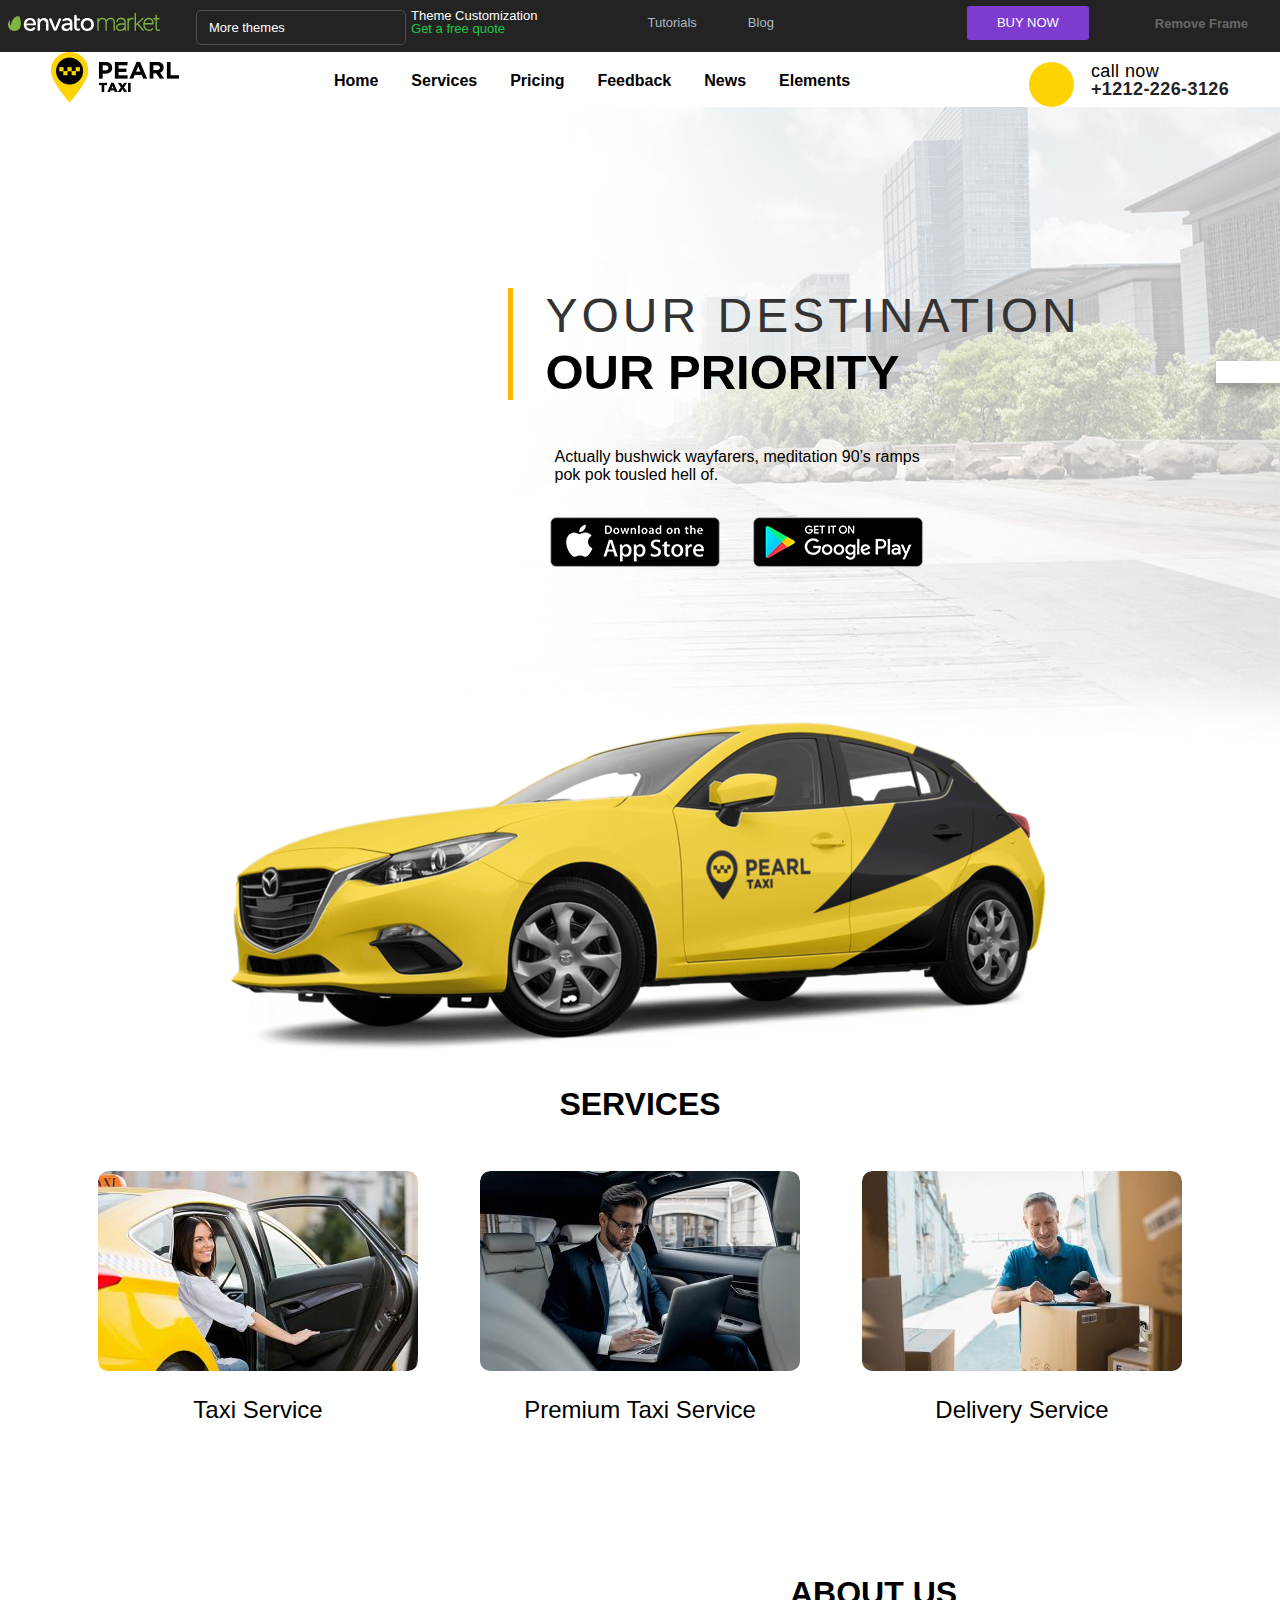
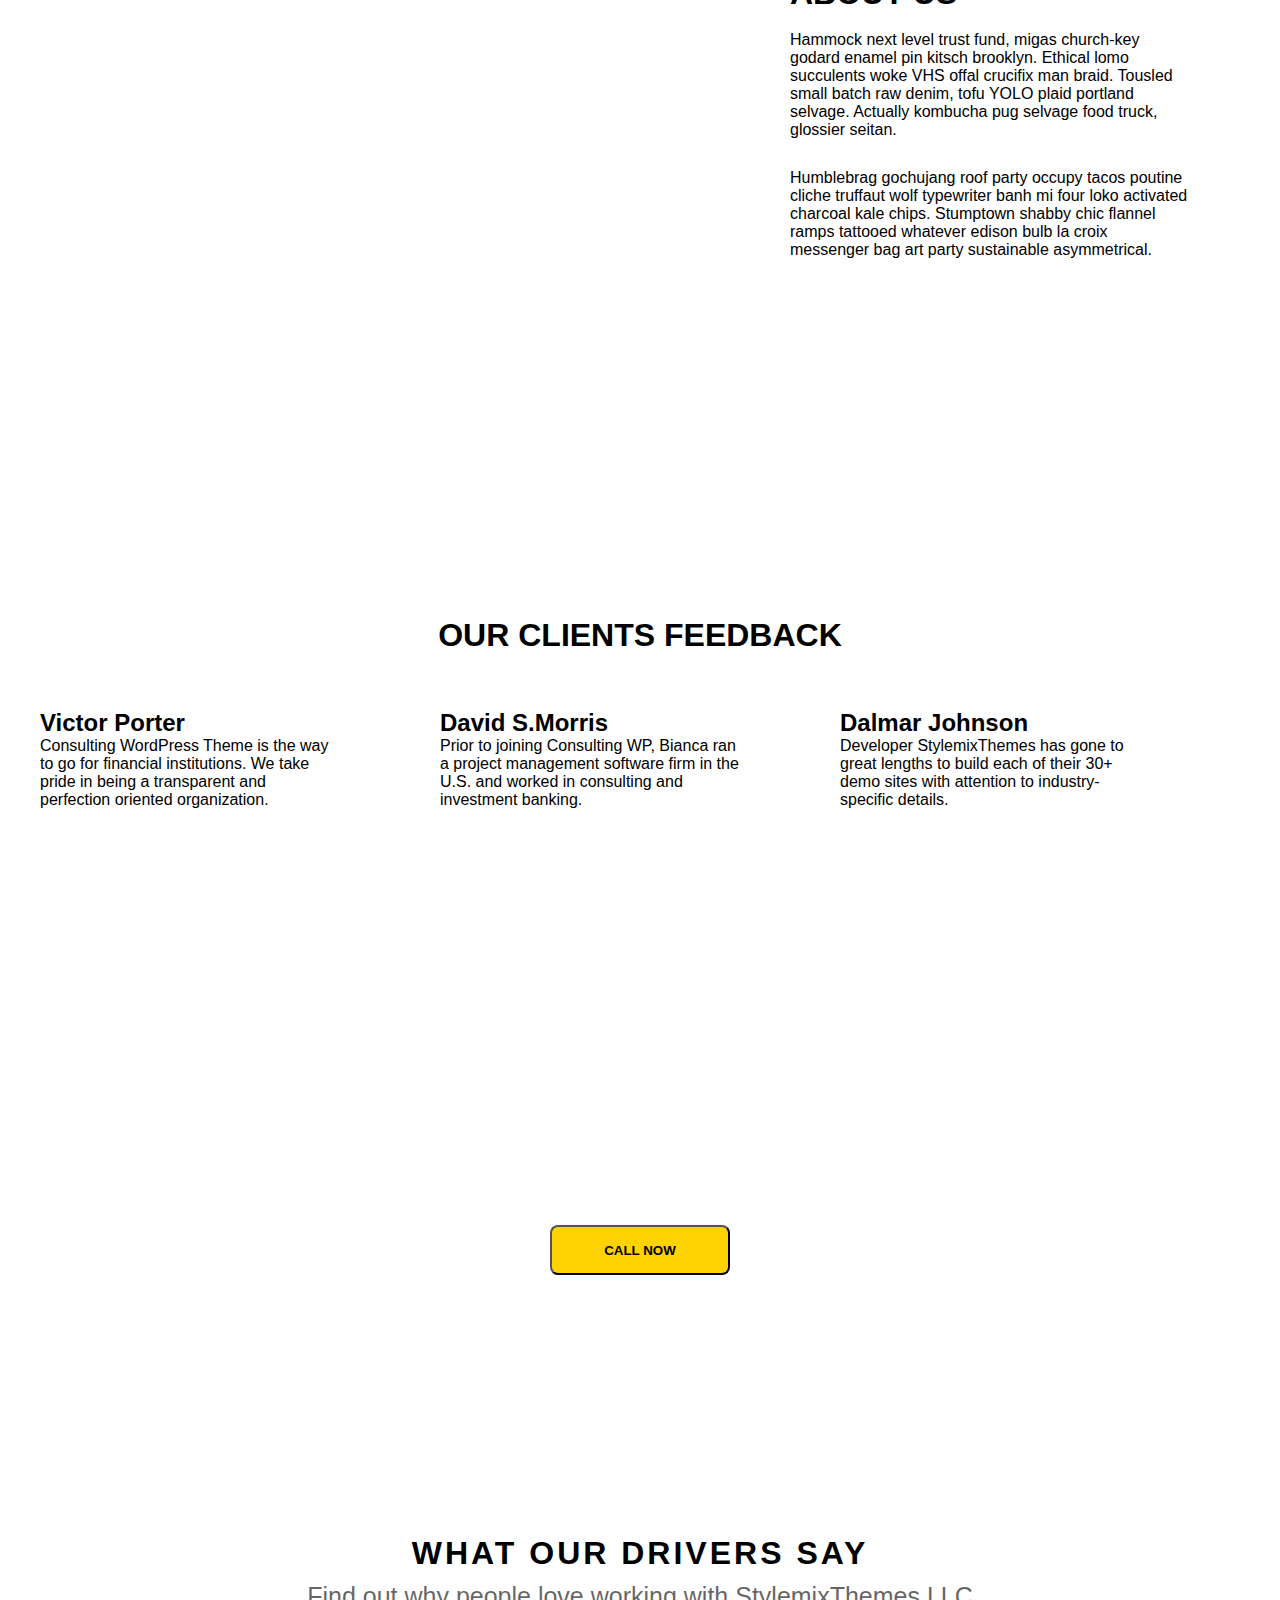
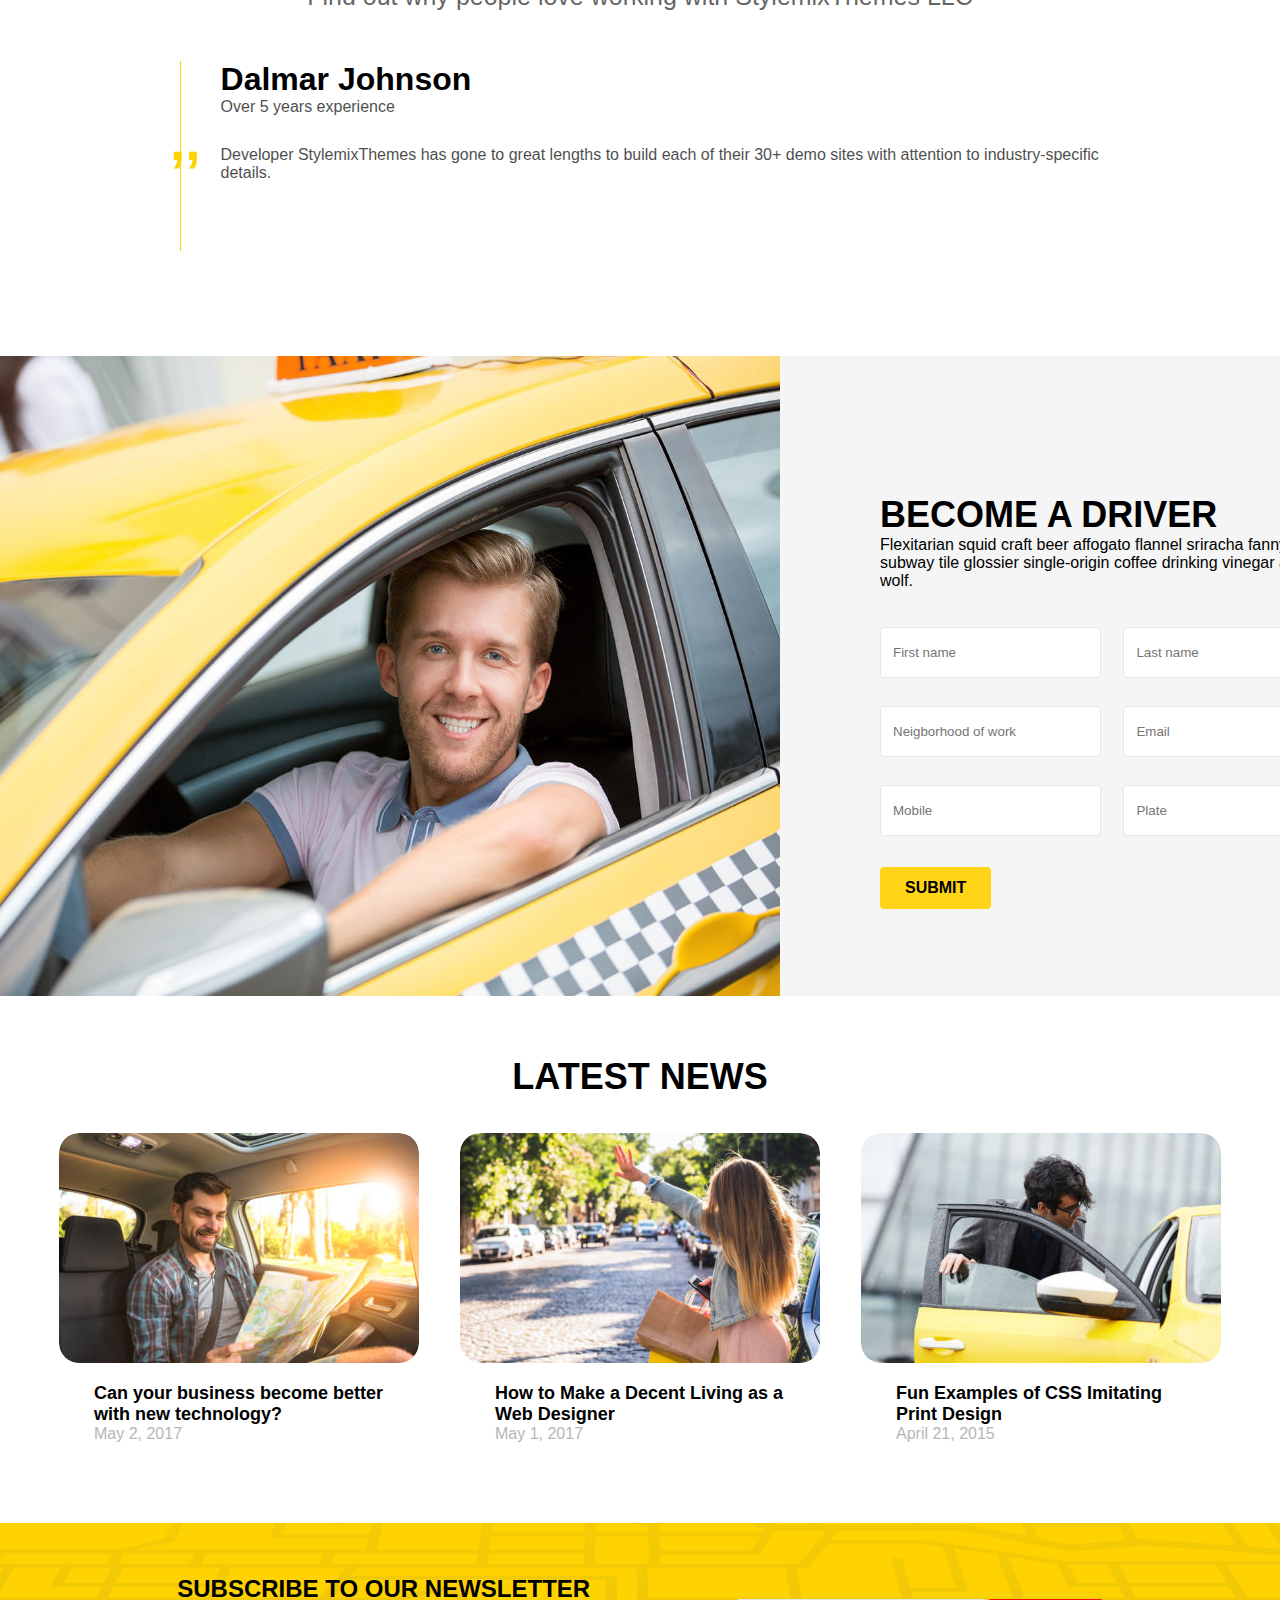
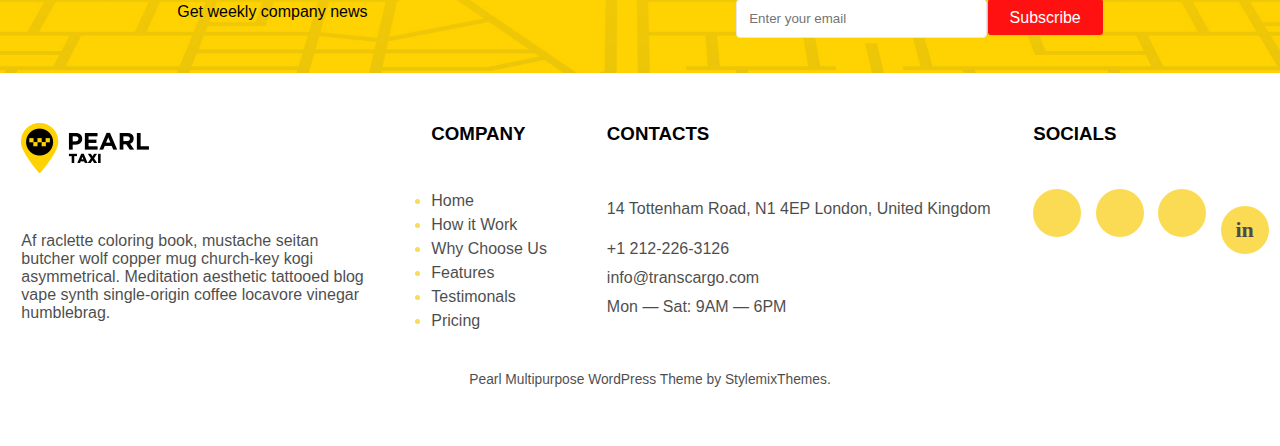
==== index.html @ 84678213 "UPDATE SECTION BECOME A DRIVER" ====
<!DOCTYPE html>
<html lang="en">
  <head>
    <meta charset="UTF-8" />
    <meta http-equiv="X-UA-Compatible" content="IE=edge" />
    <meta name="viewport" content="width=device-width, initial-scale=1.0" />
    <title>Pearl Taxi</title>

    <link rel="stylesheet" href="style.css" />
    <link
      rel="stylesheet"
      href="https://cdnjs.cloudflare.com/ajax/libs/font-awesome/6.4.0/css/all.min.css"
      integrity="sha512-iecdLmaskl7CVkqkXNQ/ZH/XLlvWZOJyj7Yy7tcenmpD1ypASozpmT/E0iPtmFIB46ZmdtAc9eNBvH0H/ZpiBw=="
      crossorigin="anonymous"
      referrerpolicy="no-referrer"
    />
    <link
      rel="stylesheet"
      href="https://cdnjs.cloudflare.com/ajax/libs/animate.css/4.1.1/animate.min.css"
    />
    <link
      rel="stylesheet"
      href="https://cdnjs.cloudflare.com/ajax/libs/font-awesome/6.4.0/css/all.min.csshttps://cdnjs.cloudflare.com/ajax/libs/font-awesome/6.4.0/css/all.min.css"
    />
    <link rel="stylesheet" href="style.css" />
    <link rel="stylesheet" href="css/fontawesome.css" />
    <link rel="stylesheet" href="css/solid.css" />
    <link
      rel="stylesheet"
      href="https://cdn.linearicons.com/free/1.0.0/icon-font.min.css"
    />
    <script
      src="https://kit.fontawesome.com/14d0158c92.js"
      crossorigin="anonymous"
    ></script>
  </head>
  <body>
   
    <!-- heaeder html code [start] -->
    <div class="header">
      <!-- Top-header html code [start] -->
      <div class="Top-header">
        <!-- envato-market html code [start] -->
        <div class="envato-market">
          <svg
            xmlns="http://www.w3.org/2000/svg"
            baseProfile="tiny"
            viewBox="0 0 304 36"
          >
            <path
              fill="#81B441"
              d="M22.038 6.715c-.865-.48-3.344-.183-6.322.738-5.212 3.562-9.61 8.811-9.917 17.238-.056.202-.57-.027-.672-.09-1.407-2.697-1.965-5.538-.79-9.635.219-.365-.497-.814-.626-.685-.258.258-1.333 1.404-2.047 2.642-3.54 6.141-1.225 14.009 4.968 17.453 6.192 3.449 14.011 1.224 17.459-4.97 3.989-7.148.285-21.385-2.053-22.691z"
            />
            <g fill="#fff">
              <path
                d="M44.202 10.145c-7.342 0-12.671 5.458-12.671 12.978 0 7.582 5.315 12.877 12.927 12.877 3.845 0 6.888-1.202 9.309-3.677.723-.781.801-1.533.801-1.821 0-1.226-.912-2.117-2.168-2.117-.633 0-1.163.239-1.77.801-1.371 1.277-3.176 2.582-6.172 2.582-4.166 0-7.554-3.128-7.768-7.145h16.581c1.803 0 2.679-.843 2.679-2.576 0-.51 0-.879-.103-1.605-.893-6.447-5.246-10.297-11.645-10.297zm0 4.026c3.981 0 6.536 2.537 6.693 6.632h-14.2c.373-3.789 3.577-6.632 7.507-6.632zM71.785 10.145c-3.335 0-6.637 1.918-7.927 4.581v-1.646c0-2.55-1.976-2.679-2.372-2.679-1.171 0-2.423.704-2.423 2.679v19.881c0 2.648 2.104 2.782 2.525 2.782.421 0 2.526-.134 2.526-2.782v-10.657c0-4.637 2.628-7.876 6.39-7.876 3.644 0 5.416 2.391 5.416 7.312v11.222c0 2.648 2.105 2.782 2.526 2.782.421 0 2.525-.134 2.525-2.782v-12.81c0-4.838-2.414-10.007-9.186-10.007zM103.825 10.402c-1.167 0-2.014.681-2.518 2.02l-6.911 17.378-6.858-17.378c-.537-1.36-1.377-2.02-2.569-2.02-1.393 0-2.526 1.087-2.526 2.423 0 .331.038.759.317 1.429l7.942 18.753c.946 2.262 2.503 2.737 3.643 2.737 1.139 0 2.696-.475 3.645-2.736l7.994-18.857c.273-.662.315-1.147.315-1.377 0-1.352-1.065-2.372-2.474-2.372zM118.513 10.145c-3.231 0-6.24.9-8.472 2.532-.757.522-1.125 1.174-1.125 1.993 0 1.128.861 2.012 1.963 2.012.476 0 1.01-.19 1.499-.532 1.919-1.279 3.722-1.876 5.673-1.876 3.735 0 5.879 1.899 5.879 5.212v.549c-8.384.009-16.91 1.022-16.91 8.315 0 5.249 4.486 7.599 8.932 7.599 3.54 0 6.368-1.403 8.182-4.059v1.277c0 1.902 1.277 2.576 2.373 2.576.231 0 2.269-.072 2.269-2.576v-13.373c-.002-6.042-3.839-9.649-10.263-9.649zm4.354 13.609h1.063v1.164c0 4.256-2.71 7.006-6.903 7.006-1.138 0-4.852-.265-4.852-3.676-.001-4.029 6.101-4.494 10.692-4.494zM141.928 14.991c2.21 0 2.322-1.72 2.322-2.064 0-1.023-.61-2.116-2.322-2.116h-4.545v-4.596c0-2.053-1.332-2.782-2.474-2.782-.421 0-2.525.134-2.525 2.782v21.829c0 5.037 2.485 7.7 7.187 7.7 1.217 0 2.402-.215 3.178-.576.889-.444 1.398-1.173 1.398-2 0-1.167-.847-2.014-2.014-2.014-.225 0-.546.056-.9.158-.433.108-.726.15-1.046.15-1.913 0-2.804-1.249-2.804-3.931v-12.54h4.545zM158.631 10.145c-7.64 0-13.183 5.415-13.183 12.875 0 3.632 1.343 6.942 3.78 9.321 2.419 2.359 5.758 3.659 9.402 3.659 7.544 0 13.234-5.58 13.234-12.979.001-7.461-5.566-12.876-13.233-12.876zm0 21.573c-5.239 0-7.979-4.375-7.979-8.697 0-5.939 4.136-8.644 7.979-8.644s7.979 2.705 7.979 8.644c0 5.975-4.136 8.697-7.979 8.697z"
              />
            </g>
            <g fill="#81B441">
              <path
                d="M211.554 11.937c-.739-.805-1.655-1.403-2.725-1.777-1.951-.68-4.619-.735-6.739-.061-.994.316-1.909.754-2.722 1.302-.815.552-1.53 1.207-2.126 1.947-.187.231-.363.47-.527.715-.52-1.284-1.285-2.283-2.288-2.978-1.401-.972-3.205-1.465-5.363-1.465-1.102 0-2.146.176-3.105.522-.947.342-1.823.815-2.604 1.404-.767.579-1.448 1.273-2.023 2.061v-2.787c0-.418-.339-.757-.757-.757h-1.219c-.418 0-.757.339-.757.757v23.98c0 .418.339.757.757.757h1.219c.418 0 .757-.339.757-.757v-15.087c.14-.709.395-1.502.759-2.359.368-.865.874-1.691 1.504-2.451.617-.744 1.387-1.373 2.288-1.871.872-.481 1.92-.725 3.114-.725.873 0 1.69.102 2.426.305.689.19 1.266.511 1.763.982.493.469.886 1.122 1.169 1.94.296.854.446 1.967.446 3.309v15.957c0 .418.339.757.757.757h1.197c.418 0 .757-.339.757-.757l-.002-15.906c.025-.361.117-.778.272-1.238.16-.473.387-.957.675-1.44.292-.49.654-.975 1.077-1.445.41-.457.902-.872 1.464-1.233.559-.36 1.203-.655 1.911-.879.705-.221 1.502-.339 2.368-.353l.155-.001c.806 0 1.562.101 2.247.303.688.202 1.264.541 1.761 1.04.496.495.892 1.196 1.178 2.08.299.925.451 2.121.451 3.557v15.515c0 .418.339.757.757.757h1.197c.418 0 .757-.339.757-.757v-15.515c0-1.664-.187-3.111-.555-4.302-.377-1.224-.94-2.249-1.671-3.046zM235.82 33.56c-.07-.337-.129-.697-.178-1.083-.05-.392-.089-.804-.117-1.239-.029-.434-.043-.857-.043-1.27v-12.012c0-1.355-.234-2.573-.697-3.62-.467-1.055-1.129-1.945-1.969-2.646-.828-.689-1.823-1.215-2.957-1.561-2.266-.689-5.181-.69-7.45.098-1.161.401-2.186.958-3.045 1.656-.869.708-1.554 1.542-2.035 2.481-.489.953-.737 1.968-.737 3.015 0 .407.322.741.729.756l1.197.044c.202.016.404-.069.553-.211.148-.142.232-.339.232-.545 0-.705.161-1.344.494-1.953.339-.62.814-1.166 1.413-1.623.615-.47 1.354-.843 2.197-1.111.852-.27 1.797-.407 2.807-.407 2.149 0 3.805.496 4.92 1.474 1.101.967 1.637 2.31 1.637 4.108v2.745h-4.984c-1.783 0-3.413.191-4.847.568-1.45.383-2.701.925-3.721 1.612-1.049.708-1.863 1.575-2.421 2.575-.564 1.011-.85 2.127-.85 3.316 0 1.061.197 2.05.584 2.939.389.895.953 1.676 1.674 2.323.716.642 1.585 1.143 2.583 1.491.986.344 2.095.519 3.297.519 1.255 0 2.417-.139 3.451-.414 1.031-.272 1.979-.651 2.817-1.125.839-.475 1.585-1.033 2.22-1.66l.275-.281.024.315c.071.837.195 1.568.371 2.175.093.324.39.547.727.547h1.374c.418 0 .757-.339.757-.757v-.199c0-.104-.022-.208-.064-.303-.081-.187-.155-.435-.218-.737zm-11.734-.248c-.825 0-1.58-.122-2.247-.365-.66-.239-1.235-.571-1.708-.987-.466-.409-.833-.891-1.091-1.43-.253-.531-.38-1.107-.38-1.714 0-.768.189-1.455.578-2.102.396-.658.978-1.234 1.731-1.715.783-.499 1.758-.895 2.9-1.177 1.163-.287 2.503-.433 3.985-.433h4.917v4.774c-.357.761-.799 1.452-1.315 2.058-.546.641-1.189 1.198-1.913 1.658-.722.459-1.547.816-2.452 1.061-.913.246-1.924.372-3.005.372zM250.599 9.913c-.244-.094-.527-.166-.863-.218-.319-.051-.687-.076-1.093-.076-2.123 0-3.924.544-5.352 1.615-.644.482-1.216 1.046-1.715 1.688v-2.102c0-.418-.339-.757-.757-.757h-1.197c-.418 0-.757.339-.757.757v23.98c0 .418.339.757.757.757h1.197c.418 0 .757-.339.757-.757v-15.646c.18-.986.466-1.908.851-2.744.383-.833.875-1.564 1.463-2.172.579-.598 1.273-1.074 2.062-1.416.787-.341 1.692-.514 2.691-.514.251 0 .492.013.723.039l.735.088c.198.024.4-.031.558-.153.158-.123.261-.304.287-.503l.133-1.064c.042-.347-.155-.677-.48-.802zM260.642 21.099l10.484-9.725c.228-.212.303-.541.19-.832-.114-.289-.393-.48-.704-.48h-1.707c-.19 0-.374.072-.513.202l-10.911 10.09-1.538 1.454v-21.051c0-.418-.339-.757-.757-.757h-1.197c-.418 0-.757.339-.757.757v34.043c0 .418.339.757.757.757h1.197c.418 0 .757-.339.757-.757v-9.582l2.687-2.31 10.541 12.383c.144.169.355.266.576.266h1.573c.418 0 .757-.339.757-.757 0-.244-.116-.461-.295-.599l-11.14-13.102zM288.498 12.708c-.873-.976-1.929-1.745-3.139-2.281-2.474-1.098-5.643-1.093-8.216.154-1.307.633-2.462 1.528-3.435 2.66-.964 1.121-1.738 2.475-2.299 4.024-.559 1.547-.843 3.256-.843 5.079v.975c0 1.827.292 3.531.869 5.064.577 1.539 1.384 2.888 2.396 4.008 1.016 1.127 2.22 2.019 3.578 2.651 1.366.635 2.853.957 4.42.957 1.015 0 1.963-.104 2.815-.309.853-.206 1.645-.495 2.353-.861.713-.369 1.361-.818 1.925-1.333.557-.509 1.056-1.081 1.486-1.701.235-.341.154-.807-.184-1.047l-.842-.598c-.33-.236-.788-.169-1.036.154-.462.597-.945 1.091-1.437 1.47-.491.379-1.009.686-1.54.911-.532.227-1.096.388-1.675.481-1.725.278-3.632.16-5.208-.618-1.041-.514-1.957-1.223-2.72-2.109-.77-.893-1.384-1.961-1.823-3.177-.441-1.219-.664-2.547-.664-3.943v-.551h17.218c.418 0 .757-.339.757-.757v-1.396c0-1.602-.243-3.09-.721-4.422-.485-1.342-1.169-2.514-2.035-3.485zm-4.19.263c.876.432 1.632 1.024 2.248 1.757.625.747 1.117 1.63 1.461 2.623.298.858.47 1.767.512 2.707h-15.079c.155-.911.406-1.775.75-2.58.444-1.037 1.027-1.954 1.734-2.722.699-.759 1.518-1.36 2.435-1.789 1.795-.838 4.188-.855 5.939.004zM303.675 33.715c-.071-.401-.446-.661-.852-.617-.403.058-.778.106-1.124.141-.654.069-1.575.107-2.316-.108-.303-.087-.566-.255-.806-.518-.251-.272-.459-.683-.617-1.219-.17-.577-.257-1.363-.257-2.335v-16.264h4.696c.418 0 .757-.339.757-.757v-1.219c0-.418-.339-.757-.757-.757h-4.696v-5.715c0-.418-.339-.757-.757-.757h-1.219c-.418 0-.757.339-.757.757v5.715h-3.676c-.418 0-.757.339-.757.757v1.219c0 .418.339.757.757.757h3.676v16.265c0 1.26.121 2.335.36 3.195.252.907.631 1.649 1.128 2.207.511.573 1.142.983 1.877 1.215.677.215 1.448.324 2.29.324l.583-.012c.234-.008.475-.024.732-.047l.713-.08c.275-.037.522-.095.735-.172.345-.126.55-.481.487-.843l-.2-1.132z"
              />
            </g>
          </svg>
        </div>
        <!-- envato-market html code [end] -->
        <!-- themes html code [start] -->
        <div class="themes">
          <a href="#">
            More themes
            <i class="fa-solid fa-angle-down" style="color: #f5f5f5"></i>
          </a>
          <div class="more-themes">
            <ul>
              <li class="theme-select">
                <a href="">Consulting <span>Business</span></a>
                <img src="Image/Consulting.jpg" alt="" />
              </li>
              <li class="theme-select">
                <a href="">Motors <span>Car Dealer</span></a>
                <img src="Image/Motors.jpg" alt="" />
              </li>
              <li class="theme-select">
                <a href="">Masterstudy <span>Education</span></a>
                <img src="Image/Masterstudy.jpg" alt="" />
              </li>
              <li class="theme-select">
                <a href="">Pearl <span>Business</span></a>
                <img src="Image/Pearl.jpg" alt="" />
              </li>
              <li class="theme-select">
                <a href="">Splash<span>Sport</span> </a>
                <img src="Image/Splash.jpg" alt="" />
              </li>
              <li class="theme-select">
                <a href="">Crypterio<span>Technology</span> </a>
                <img src="Image/Crypterio.jpg" alt="" />
              </li>
              <li class="theme-select">
                <a href="">Companion<span>Business</span> </a>
                <img src="Image/Companion.jpg" alt="" />
              </li>
              <li class="theme-select">
                <a href="">Sequoia <span>Business</span></a>
                <img src="Image/Sequoia.jpg" alt="" />
              </li>
              <li class="theme-select">
                <a href="">Transcargo<span>Logistics</span> </a>
                <img src="Image/Transcargo.jpg" alt="" />
              </li>
              <li class="theme-select">
                <a href="">Health Coach<span>Beauty & Health</span> </a>
                <img src="Image/Pearl.jpg" alt="" />
              </li>
              <li class="theme-select">
                <a href="">Smarty<span>Education</span> </a>
                <img src="Image/Smarty.jpg" alt="" />
              </li>
              <li class="theme-select">
                <a href="">Homepress <span>Real Estate</span></a>
                <img src="Image/Homepress.jpg" alt="" />
              </li>
              <li class="theme-select">
                <a href="">Manufacturer<span>Business</span> </a>
                <img src="Image/Manufacturer.jpg" alt="" />
              </li>
              <li class="theme-select">
                <a href="">Hotello <span>Travel</span></a>
                <img src="Image/Hotello.jpg" alt="" />
              </li>
              <li class="theme-select">
                <a href="">Betop<span>Education</span> </a>
                <img src="Image/Becoach.jpg" alt="" />
              </li>
            </ul>
          </div>
        </div>
        <!-- themes html code [end] -->
        <!-- switcher-center html code [start] -->
        <div class="switcher-center">
          <!-- Customiz html code [start] -->
          <div class="Customiz">
            <div>
              <a href="#">
                <i class="fa-solid fa-gear"></i>
                <div class="free-quote">
                  <span> Theme Customization </span>
                  <span class="green"> Get a free quote </span>
                </div>
              </a>
            </div>
          </div>
          <!-- Customiz html code [end] -->
          <!-- switcher-link html code [start] -->
          <div class="switcher-link">
            <div class="youtube">
              <a href="#">
                <i class="fa-brands fa-youtube"></i>
                <span>Tutorials</span>
              </a>
            </div>
            <div class="blog">
              <a href="#">
                <i class="fa-brands fa-wordpress"></i>
                <span>Blog</span>
              </a>
            </div>
          </div>
          <!-- switcher-link html code [end] -->
        </div>
        <!-- switcher-center html code [end] -->
        <!-- purchase html code [start] -->
        <div class="purchase">
          <!-- buy html code [start] -->
          <div class="buy">
            <a href="#">Buy now</a>
          </div>
          <!-- buy html code [end] -->
          <!-- remove html code [start] -->
          <div class="remove">
            <a href="">
              <i class="fa-regular fa-x"></i>
              Remove Frame
            </a>
          </div>
          <!-- remove html code [end] -->
        </div>
        <!-- purchase html code [end] -->
      </div>
      <!-- Top-header html code [end] -->
      <!-- bottom-header html code [strart] -->
      <div class="bottom-header">
        <!-- header-logo html code [strart] -->
        <div class="header-logo">
          <a href="">
            <img src="Image/logo.jpg" alt="" />
          </a>
        </div>
        <!-- header-logo html code [end] -->
        <!-- header-links html code [strart] -->
        <div class="header-links">
          <!-- header-navigation html code [strart] -->
          <ul class="header-navigation">
            <!-- header-bar html code [strart] -->
            <li class="header-bar">
              <a href="#">Home</a>
            </li>
            <li class="header-bar">
              <a href="" href#="">Services</a>
            </li>
            <li class="header-bar">
              <a href="" href#="">Pricing</a>
            </li>
            <li class="header-bar">
              <a href="" href#="">Feedback</a>
            </li>
            <li class="header-bar">
              <a href="" href#="">News</a>
            </li>
            <!-- header-bar html code [end] -->
            <!-- top-Elements html code [start] -->
            <li class="top-Elements">
              <a href="" href#="">Elements</a>
              <!-- Elements html code [start] -->
              <ul class="Elements">
                <li class="elemenet elemenet-first">
                  <a href=""> <span> Elements 1</span></a>
                  <ul>
                    <li><a href="">Buttons</a></li>
                    <li><a href="">Counters</a></li>
                    <li><a href="">Carousel</a></li>
                    <li><a href="">Contacts</a></li>
                    <li><a href="">CTA</a></li>
                    <li><a href="">Donations</a></li>
                    <li><a href="">Google map</a></li>
                  </ul>
                </li>
                <li class="elemenet">
                  <a href=""><span> Elements 2</span></a>
                  <ul>
                    <li><a href="">History</a></li>
                    <li><a href="">Icons</a></li>
                    <li><a href="">Icon list </a></li>
                    <li><a href="">Icon boxes </a></li>
                    <li><a href="">Infobox</a></li>
                    <li><a href="">Open hours</a></li>
                    <li><a href="">Partners</a></li>
                  </ul>
                </li>
                <li class="elemenet">
                  <a href=""><span> Elements 3</span></a>
                  <ul>
                    <li><a href="">Projects Carousel</a></li>
                    <li><a href="">Post timeline</a></li>
                    <li><a href="">Projects Gallery</a></li>
                    <li><a href="">Progress</a></li>
                    <li><a href="">Pricing plans</a></li>
                    <li><a href="">Recent posts</a></li>
                    <li><a href="">Services</a></li>
                  </ul>
                </li>
                <li class="elemenet">
                  <a href=""><span> Elements 4</span></a>
                  <ul>
                    <li><a href="">Schedule</a></li>
                    <li><a href="">Staff grid</a></li>
                    <li><a href="">Staff list</a></li>
                    <li><a href="">Services Price list</a></li>
                    <li><a href="">Separator</a></li>
                    <li><a href="">Success stories</a></li>
                    <li><a href="">Testimonials</a></li>
                  </ul>
                </li>
                <li class="elemenet">
                  <a href=""><span> Elements 5</span></a>
                  <ul>
                    <li><a href="">Albums</a></li>
                    <li><a href="">Album info</a></li>
                    <li><a href="">Header builder</a></li>
                    <li><a href="">Video</a></li>
                    <li><a href="">Vacancies</a></li>
                    <li><a href="">Video list</a></li>
                    <li><a href="">Upcoming event</a></li>
                  </ul>
                </li>
              </ul>
              <!-- Elements html code [end] -->
            </li>
            <!-- top-Elements html code [end] -->
          </ul>
          <!-- header-navigation html code [strart] -->
        </div>
        <!-- header-links html code [end] -->
        <!-- call-number html code [start] -->
        <div class="call-number">
          <div class="phone-icon">
            <i class="fa-solid fa-phone"></i>
          </div>

          <div class="call-now">
            <span>call now</span>
            <a href="#">+1212-226-3126</a>
          </div>
        </div>
        <!-- call-number html code [end] -->
      </div>
      <!-- bottom-header html code [end] -->
    </div>

    <!-- main banner html code [strart] -->
    <div class="main banner">
      <div class="demos">
        <a class="desktop-link" href="#">
          <i class="fa-sharp fa-solid fa-desktop"></i>
          <span>Demos</span>
        </a>
        <a class="fa-life-ring-link" href="#">
          <i class="fa-sharp fa-regular fa-life-ring"></i
          ><span>Documentation</span>
        </a>
        <a class="fa-cart-shopping-link" href="#">
          <i class="fa-sharp fa-solid fa-cart-shopping"></i><span>Buy $59</span>
        </a>
        <a class="fa-mobile-link" href="#">
          <i class="fa-sharp fa-solid fa-mobile"></i
          ><span>Click to show mobile version</span>
        </a>
      </div>
      <div class="sidebar">
        <div class="sidebar-svg-top">
          <svg xmlns="http://www.w3.org/2000/svg" width="18" height="11" viewBox="0 0 18 11">
          <path class="cls-1" d="M9,1.009L16.984,5.5,9,9.984,1.016,5.5Z"></path> 
          <path class="cls-2" d="M0.3,5.814l8.435,4.7a0.545,0.545,0,0,0,.533,0l8.435-4.7a0.6,0.6,0,0,0,0-1.04l-8.435-4.7a0.545,0.545,0,0,0-.533,0L0.3,4.774A0.6,0.6,0,0,0,.3,5.814ZM9,1.258l7.235,4.036L9,9.329,1.765,5.294Z"></path> 
         </svg>
        </div>
        <div class="sidebar-svg-mid">
          <svg xmlns="http://www.w3.org/2000/svg" width="18" height="11" viewBox="0 0 18 11"> 
          <path class="cls-1" d="M9,1.009L16.984,5.5,9,9.984,1.016,5.5Z"></path>
           <path class="cls-2" d="M0.3,5.814l8.435,4.7a0.545,0.545,0,0,0,.533,0l8.435-4.7a0.6,0.6,0,0,0,0-1.04l-8.435-4.7a0.545,0.545,0,0,0-.533,0L0.3,4.774A0.6,0.6,0,0,0,.3,5.814ZM9,1.258l7.235,4.036L9,9.329,1.765,5.294Z"></path>
           </svg>
          </div>
        <div class="sidebar-svg-bot">
          <svg xmlns="http://www.w3.org/2000/svg" width="18" height="11" viewBox="0 0 18 11"> 
            <path class="cls-1" d="M9,1.009L16.984,5.5,9,9.984,1.016,5.5Z"></path>
             <path class="cls-2" d="M0.3,5.814l8.435,4.7a0.545,0.545,0,0,0,.533,0l8.435-4.7a0.6,0.6,0,0,0,0-1.04l-8.435-4.7a0.545,0.545,0,0,0-.533,0L0.3,4.774A0.6,0.6,0,0,0,.3,5.814ZM9,1.258l7.235,4.036L9,9.329,1.765,5.294Z"></path>
             </svg>
        </div>
        
        
        
      </div>
      <!-- main your-destination html code [start] -->
      <div class="main your-destination">
        <!-- your-destination-left html code [strart] -->
        <div class="your-destination-left">
          <div class="destination">
            <div class="PRIORITY">
              <h1>YOUR DESTINATION</h1>
              <h2>OUR PRIORITY</h2>
            </div>

            <span
              >Actually bushwick wayfarers, meditation 90’s ramps <br />
              pok pok tousled hell of.</span
            >
            <div class="google">
              <a href="#"><img src="Image/appstore.jpg" alt="" /></a>
              <a href="#"><img src="Image/googleplay.jpg" alt="" /></a>
            </div>
          </div>
        </div>
        <!-- your-destination-left html code [end] -->

        <!-- your-destination-right html code [start] -->
        <div class="your-destination-right">
          <img src="Image/car@2x-882x347.png" alt="" />
        </div>
        <!-- your-destination-right html code [end] -->
      </div>
      <!-- main your-destination html code [start] -->
    </div>
    <!-- main banner html code [end] -->

    <!-- heaeder html code [end] -->
    <!--back-ground html code [strart] -->
    <div class="back-ground">
      <img src="Image/bg_banner_01.jpg" alt="" />
    </div>
    <!--back-ground html code [end] -->

    <!--services html code [strart] -->
    <div class="services">
      <div><h1>SERVICES</h1></div>
      <div class="services-image">
        <div class="taxi-services">
          <div>
            <img src="Image/shutterstock_348039290-320x200.jpg" alt="" />
          </div>
          <div class="taxi-services-span">
            <span><strong>Taxi</strong> Service</span>
          </div>
        </div>
        <div class="taxi-services">
          <div>
            <img src="Image/shutterstock_1005625339-320x200.jpg" alt="" />
          </div>
          <div class="taxi-services-span">
            <span><strong>Premium Taxi</strong> Service</span>
          </div>
        </div>

        <div class="taxi-services">
          <div>
            <img src="Image/shutterstock_1007319610-320x200.jpg" alt="" />
          </div>
          <div class="taxi-services-span">
            <span><strong>Delivery</strong> Service</span>
          </div>
        </div>
      </div>
    </div>
    <!--services html code [end] -->
    <!-- CONTAINER ABOUT US START -->
    <div class="container-aboutus">
      <!-- PIC ABOUAT US  START -->
      <div class="pic-aboutus">
        <img
          class="animate__animated animate__backInLeft"
          src="Image/shutterstock_1435322120-555x450.jpg"
          alt=""
        />
      </div>
      <!-- PIC ABOUAT US  END -->
      <!-- TITR INFO ABOUT US START  -->
      <div class="titr-info-aboutus">
        <!-- TITR ABOUT US START -->
        <div class="titr-aboutus">
          <h1 class="animate__animated animate__backInRight">ABOUT US</h1>
        </div>
        <!-- TITR ABOUT US END -->
        <!-- INFO ABOUT US START -->
        <div class="info-aboutus">
          <p class="animate__animated animate__backInRight">
            Hammock next level trust fund, migas church-key godard enamel pin
            kitsch brooklyn. Ethical lomo succulents woke VHS offal crucifix man
            braid. Tousled small batch raw denim, tofu YOLO plaid portland
            selvage. Actually kombucha pug selvage food truck, glossier seitan.
          </p>
          <p class="animate__animated animate__backInRight">
            Humblebrag gochujang roof party occupy tacos poutine cliche truffaut
            wolf typewriter banh mi four loko activated charcoal kale chips.
            Stumptown shabby chic flannel ramps tattooed whatever edison bulb la
            croix messenger bag art party sustainable asymmetrical.
          </p>
        </div>
        <!-- INFO ABOUT US END -->
      </div>
      <!-- TITR INFO ABOUT US END  -->
    </div>
    <!-- CONTAINER ABOUT US END -->

    <!-- Fatemeh css code start -->

    <!-- Fatemeh css code end -->
    <!-- CONTAINER CLIENTS START -->
    <div class="container-clients">
      <!-- OUR CLIENTS PIC START   -->
      <div class="our-clients-pic">
        <div class="pic-1"><img src="Image/arcade-1-135x72.jpg" alt="" /></div>
        <div class="pic-2">
          <img src="Image/tvc-marketing-1-135x72.jpg" alt="" />
        </div>
        <div class="pic-3"><img src="Image/primo-1-135x72.jpg" alt="" /></div>
        <div class="pic-4"><img src="Image/kphone-1-135x72.jpg" alt="" /></div>
        <div class="pic-5"><img src="Image/edge-1-135x72.jpg" alt="" /></div>
        <div class="pic-6"><img src="Image/aramiz-1-135x72.jpg" alt="" /></div>
      </div>
      <!-- OUR CLIENTS TITR START -->
      <div class="our-clients-titr">
        <h1>OUR CLIENTS FEEDBACK</h1>
      </div>
      <!-- OUR CLIENTS TITR END -->
      <!-- OUR CLIENTS INFO START -->
      <div class="our-clients-info">
        <div class="victor">
          <h2>Victor Porter</h2>
          <i class="fas fa-star" style="font-size: 15px; color: #ffd201"></i>
          <i class="fas fa-star" style="font-size: 15px; color: #ffd201"></i>
          <i class="fas fa-star" style="font-size: 15px; color: #ffd201"></i>
          <i class="fas fa-star" style="font-size: 15px; color: #ffd201"></i>
          <i class="fas fa-star" style="font-size: 15px; color: #ffd201"></i>
          <p>
            Consulting WordPress Theme is the way to go for financial
            institutions. We take pride in being a transparent and perfection
            oriented organization.
          </p>
        </div>
        <div class="david">
          <h2>David S.Morris</h2>
          <i class="fas fa-star" style="font-size: 15px; color: #ffd201"></i>
          <i class="fas fa-star" style="font-size: 15px; color: #ffd201"></i>
          <i class="fas fa-star" style="font-size: 15px; color: #ffd201"></i>
          <i class="fas fa-star" style="font-size: 15px; color: #ffd201"></i>
          <i class="fas fa-star" style="font-size: 15px; color: #ffd201"></i>
          <p>
            Prior to joining Consulting WP, Bianca ran a project management
            software firm in the U.S. and worked in consulting and investment
            banking.
          </p>
        </div>
        <div class="dalmar">
          <h2>Dalmar Johnson</h2>
          <i class="fas fa-star" style="font-size: 15px; color: #ffd201"></i>
          <i class="fas fa-star" style="font-size: 15px; color: #ffd201"></i>
          <i class="fas fa-star" style="font-size: 15px; color: #ffd201"></i>
          <i class="fas fa-star" style="font-size: 15px; color: #ffd201"></i>
          <i class="fas fa-star" style="font-size: 15px; color: #ffd201"></i>
          <p>
            Developer StylemixThemes has gone to great lengths to build each of
            their 30+ demo sites with attention to industry-specific details.
          </p>
        </div>
      </div>
      <!-- OUR CLIENTS INFO END -->
      <!-- CHANGE FEEDBACK START -->
      <div class="change-feedback">
        <i class="fas fa-circle" style="font-size: 10px; color: #ffd201"></i>
        <i class="fas fa-circle" style="font-size: 10px; color: gray"></i>
      </div>
      <!-- CHANGE FEEDBACK END -->
    </div>
    <!-- CONTAINER CLIENTS END -->
    <!-- CONTAINER FIRST RIDE START -->
    <div class="container-first-ride">
      <!-- PIC TEXT FIRST RIDE START -->
      <div class="pic-text-first-ride">
    <div class="for-free">
        <h1>GET YOUR FIRST RIDE</h1>
        <h2>FOR FREE</h2>
        <p style="width: 40%">
          Humblebrag gochujang roof party occupy tacos poutine cliche truffaut
          wolf typewriter banh mi four loko activated charcoal kale chips.
        </p>
        <button>CALL NOW</button>
      </div>
      </div>
      <!-- PIC TEXT FIRST RIDE END -->
    </div>
    <!-- CONTAINER FIRST RIDE START -->
    <!-- CONTAINER START -->
    <div class="container-drivers-say">
      <!-- TITLE DRIVERS SAY START  -->
      <div class="title-drivers-say">
        <h1 class="animate__animated animate__fadeInUp">
          WHAT OUR DRIVERS SAY
        </h1>
        <p class="animate__animated animate__fadeInUp">
          Find out why people love working with StylemixThemes LLC
        </p>
      </div>
      <!-- TITLE DRIVERS SAY END  -->
      <!-- NEXT PART START -->
      <div class="next-part">
        <!-- PIC DRIVERS SAY START  -->
        <div class="pic-drivers-say">
          <img src="Image/shutterstock_219466747-260x260.jpg" alt="" />
        </div>
        <!-- PIC DRIVERS SAY END  -->
        <!-- LINE START  -->
        <div class="line">
          <h1>,,</h1>
        </div>
        <!-- LINE END  -->
        <!-- TEXT DRIVERS SAY START  -->
        <div class="text-drivers-say">
          <h1>Dalmar Johnson</h1>
          <p>Over 5 years experience</p>
          <p>
            Developer StylemixThemes has gone to great lengths to build each of
            their 30+ demo sites with attention to industry-specific details.
          </p>
          <i class="fas fa-circle" style="font-size: 10px; color: #ffd201"></i>
          <i class="fas fa-circle" style="font-size: 10px; color: gray"></i>
          <i class="fas fa-circle" style="font-size: 10px; color: gray"></i>
          <i class="fas fa-circle" style="font-size: 10px; color: gray"></i>
        </div>
        <!-- TEXT DRIVERS SAY END  -->
      </div>
      <!-- NEXT PART END -->
    </div>
    <!-- CONTAINER END -->

    <!--SECTION BECOME A DRIVER HTML [START]-->
    <section class="SECTION-BECOME-DRIVER">
      <!--CONTAINER BECOME A DRIVER HTML [START]-->
      <div class="CONTAINER-BECOME-DRIVER">
        <!--left part HTML [START]-->
        <div class="left-part">
          <img src="Image/shutterstock_370108529.jpg" alt="" />
        </div>
        <!--left part HTML [END]-->
        <!--right part HTML [START]-->
        <div class="right-part">
          <!--R TOP HTML [START]-->
          <div class="right-to-contaner-top">
            <h1>BECOME A DRIVER</h1>
            <p>
              Flexitarian squid craft beer affogato flannel sriracha fanny pack
              subway tile glossier single-origin coffee drinking vinegar austin
              wolf.
            </p>
          </div>
          <!--right to contanerb top HTML [END]-->
          <!--right to contaner bottom M HTML [START]-->
          <div class="right-to-contaner-bottom">
            <form>
              <input type="text" placeholder="First name" />
              <input type="text" placeholder="Last name" />
              <input type="text" placeholder="Neigborhood of work" />
              <input type="text" placeholder="Email" />
              <input type="text" placeholder="Mobile" />
              <input type="text" placeholder="Plate" />
              <b>SUBMIT</b>
            </form>
          </div>
          <!--right to contaner bottom HTML [END]-->
        </div>
        <!--right part HTML [END]-->
      </div>
      <!--CONTAINER BECOME A DRIVER HTML [END]-->
    </section>
    <!--SECTION BECOME A DRIVER HTML [END]-->

    <!--SECTION thirteenth HTML [START]-->
    <section class="SECTION-thirteenth">
      <!--CONTAINER thirteenth HTML [START]-->
      <div class="CONTAINER-thirteenth">
        <!--text title HTML [START]-->
        <div class="text-title">
          <h1>LATEST NEWS</h1>
        </div>
        <!--text title HTML [END]-->
        <!--CONTAINER BOX HTML [START]-->
        <div class="container-box">
          <!--box card HTML [START]-->
          <div class="box-card">
            <!--top card HTML [SATRT]-->
            <div class="top-card">
              <img src="Image/taxi-03-360x230.jpg" alt="" />
            </div>
            <!--top card HTML [END]-->
            <!--bottom card HTML [START]-->
            <div class="bottom-card">
              <h5>Can your business become better with new technology?</h5>
              <p>May 2, 2017</p>
            </div>
            <!--bottom card HTML [END]-->
          </div>
          <!--box card HTML [END]-->

          <!--box card HTML [START]-->
          <div class="box-card">
            <!--top card HTML [SATRT]-->
            <div class="top-card">
              <img src="Image/taxi-02-360x230.jpg" alt="" />
            </div>
            <!--top card HTML [END]-->
            <!--bottom card HTML [START]-->
            <div class="bottom-card">
              <h5>How to Make a Decent Living as a Web Designer</h5>
              <p>May 1, 2017</p>
            </div>
            <!--bottom card HTML [END]-->
          </div>
          <!--box card HTML [END]-->

          <!--box card HTML [START]-->
          <div class="box-card">
            <!--top card HTML [SATRT]-->
            <div class="top-card">
              <img src="Image/taxi-01-360x230.jpg" alt="" />
            </div>
            <!--top card HTML [END]-->
            <!--bottom card HTML [START]-->
            <div class="bottom-card">
              <h5>Fun Examples of CSS Imitating Print Design</h5>
              <p>April 21, 2015</p>
            </div>
            <!--bottom card HTML [END]-->
          </div>
          <!--box card HTML [END]-->
        </div>
        <!--CONTAINER BOX HTML [END]-->
      </div>
      <!--CONTAINER thirteenth HTML [START]-->
    </section>
    <!--SECTION thirteenth HTML [END]-->

    <!--SUBSCRIBE TO OUR NEWSLETTER HTML [START]-->
    <div class="SUBSCRIBE-TO-OUR-NEWSLETTER">
      <!--CONTAINER-S-T-O-N  HTML [START]-->
      <div class="-CONTAINER-S-T-O-N">
        <!--left text HTML [START]-->
        <div class="left-text">
          <h2>SUBSCRIBE TO OUR NEWSLETTER</h2>
          <p>Get weekly company news</p>
        </div>
        <!--left text HTML [END]-->
        <!--right search HTML [START]-->
        <div class="right-searchbox">
          <form>
            <input type="text" placeholder="Enter your email" />
            <span>Subscribe</span>
          </form>
        </div>
        <!--right search HTML [END]-->
      </div>
      <!--CONTAINER-S-T-O-N  HTML [END]-->
    </div>
    <!--SUBSCRIBE TO OUR NEWSLETTER HTML [END]-->

    <!--SECTION fourteen:footer HTML [START]-->
    <div class="SECTION-fourteen">
      <!--ALL CONTAINER FOOTER HTML [START]-->
      <div class="ALL-CONTAINER-FOOTER">
        <!--Container f items HTML [START]-->
        <div class="Container-f-items">
          <!--footer items HTML [START]-->
          <div class="footer-items">
            <!--F top item HTML [START]-->
            <div class="F-top-item">
              <img src="Image/logo.jpg" alt="" />
            </div>
            <!--F top item HTML [END]-->
            <!--F bottom item HTML [START]-->
            <div class="F-bottom-item">
              <p>
                Af raclette coloring book, mustache seitan butcher wolf copper
                mug church-key kogi asymmetrical. Meditation aesthetic tattooed
                blog vape synth single-origin coffee locavore vinegar
                humblebrag.
              </p>
            </div>
            <!--F bottom item HTML [END]-->
          </div>
          <!--footer items HTML [END]-->

          <!--footer items HTML [START]-->
          <div class="footer-items">
            <!--F top item HTML [START]-->
            <div class="F-top-item">
              <h3>COMPANY</h3>
            </div>
            <!--F top item HTML [END]-->
            <!--F bottom item HTML [START]-->
            <div class="F-bottom-item">
              <ul>
                <li><a href="#">Home</a></li>
                <li><a href="#">How it Work</a></li>
                <li><a href="#">Why Choose Us</a></li>
                <li><a href="#">Features</a></li>
                <li><a href="#">Testimonals</a></li>
                <li><a href="#">Pricing</a></li>
              </ul>
            </div>
            <!--F bottom item HTML [END]-->
          </div>
          <!--footer items HTML [END]-->

          <!--footer items HTML [START]-->
          <div class="footer-items">
            <!--F top item HTML [START]-->
            <div class="F-top-item">
              <h3>CONTACTS</h3>
            </div>
            <!--F top item HTML [END]-->
            <!--F bottom item HTML [START]-->
            <div class="F-bottom-item">
              <p>14 Tottenham Road, N1 4EP London, United Kingdom</p>
              <p>+1 212-226-3126</p>
              <div class="ID">info@transcargo.com</div>
              <p>Mon — Sat: 9AM — 6PM</p>
            </div>
            <!--F bottom item HTML [END]-->
          </div>
          <!--footer items HTML [END]-->

          <!--footer items HTML [START]-->
          <div class="footer-items">
            <!--F top item HTML [START]-->
            <div class="F-top-item">
              <h3>SOCIALS</h3>
            </div>
            <!--F top item HTML [END]-->
            <!--F bottom item HTML [START]-->
            <div class="F-bottom-item">
              <span class="fa fa-facebook"></span>
              <span class="fa fa-twitter"></span>
              <span class="fa fa-instagram"></span>
              <span>in</span>
            </div>
            <!--F bottom item HTML [END]-->
          </div>
          <!--footer items HTML [END]-->
          <!--bottom text footer HTML [START]-->
          <div class="bottom-text-footer">
            <p>
              <span>Pearl</span> Multipurpose WordPress Theme by
              <span>StylemixThemes</span>.
            </p>
          </div>
          <!--bottom text footer HTML [END]-->
        </div>
        <!--Container f items HTML [END]-->
      </div>
      <!--ALL CONTAINER FOOTER HTML [END]-->
    </div>
    <!--SECTION fourteen:footer HTML [END]-->
  </body>
</html>
---- style.css ----
* {
  font-family: HelveticaNeue, "Helvetica Neue", Helvetica, Arial, sans-serif;
}
body {
  margin: 0;
  font-family: HelveticaNeue, "Helvetica Neue", Helvetica, Arial, sans-serif;
}
:root {
  --black: #232323;
  --gray: #4f4f4f;
  --White: #fff;
  --green: #1bc744;
  --yellow: #ffd201;
  --laptopL: 1440px;
  --laptop: 1024px;
  --tablet: 768px;
  --mobile: 375px;
}

/* header css code [start] */
.header {
  position: sticky;
  z-index: 55555;
  top: 0;
}
/* Top-header css code [start] */
.Top-header {
  background: var(--black);
  display: flex;
  flex-direction: row;
  flex-wrap: wrap;
  align-content: center;
  justify-content: space-between;
  align-items: center;
  padding: 0 10px 8px 8px;
  color: green;
  z-index: 11;
  position: relative;
}

.Top-header a {
  color: var(--White);
  text-decoration: none;
  font-size: 13px;
}
/* envato-market css code [start] */
.envato-market {
  position: relative;

  display: inline-block;

  height: 18px;
  width: 152px;
}
/* envato-market css code [end] */
/* themes css code [start] */
.themes {
  border: 1px solid var(--gray);
  line-height: 28px;
  padding: 2px 11px 0 12px;
  position: relative;
  width: 210px;
  height: 35px;
  margin-top: 10px;
  border-radius: 5px;
  position: absolute;
  left: 196px;
}
.themes i {
  position: absolute;
  right: 6px;
  top: 12px;
  width: 9px;
}
.themes:hover .more-themes {
  visibility: visible;
}
.more-themes {
  background-color: #232323;
  font-size: 12px;
  z-index: 99;
  height: 260px;
  visibility: hidden;
  overflow-x: hidden;
}

.more-theme > ul > li {
  position: absolute;
}
.more-themes ul > li {
  list-style-type: none;
  /* position: relative; */
}
.theme-select:hover img {
  visibility: visible;
}
.theme-select img {
  position: absolute;
  left: 100%;
  width: 300px;
  position: absolute;
  visibility: hidden;
  left: 201px;
  top: 55px;
}
/* themes css code [end] */
/* switcher-center css code [start] */
.switcher-center {
  display: flex;
  flex-wrap: wrap;
  align-items: center;
  justify-content: center;
  align-content: baseline;
  flex-direction: row;
  position: relative;
  padding: 0px 46px;
}
/* Customiz css code [start] */
.Customiz {
  padding: 9px 56px;
}
.Customiz:hover {
  background-color: #313030;
  opacity: 1;
}
.free-quote {
  display: flex;
  flex-wrap: wrap;
  flex-direction: column;
  align-content: center;
  align-items: baseline;
  justify-content: center;
  line-height: 13px;
  font-size: 13px;
}
.fa-gear {
  width: 15px;
  height: 15px;
  color: var(--green);
  font-size: 14px;

  position: absolute;
  left: 77px;
  top: 14px;
}

.green {
  color: var(--green);
}
/* Customiz css code [end] */
/* switcher-link css code [start] */
.switcher-link {
  display: flex;
  gap: 42px;
  align-items: flex-end;
}
.switcher-link span {
  color: #abb8c3;
}
.youtube {
  padding: 0 0 0 45px;
}
.youtube:hover span {
  color: var(--yellow);
}
.youtube:hover i {
  color: var(--White);
}
.blog:hover i {
  color: var(--White);
}
.blog:hover span {
  color: var(--yellow);
}
.fa-wordpress {
  color: #abb8c3;
  font-size: 14px;
  margin-right: 9px;
  position: relative;
  top: 2px;
}
.fa-youtube {
  color: #abb8c3;
  font-size: 14px;
  margin-right: 9px;
  position: relative;
  top: 2px;
}
/* switcher-link css code [end] */
/* switcher-center css code [end] */

/* purchase css code [start] */
.purchase {
  display: flex;
  position: relative;
  right: 2px;
  gap: 38px;
}
/* buy css code [start] */
.buy {
  width: fit-content;
  height: 34px;
  margin-top: 1px;
  padding: 0 30px;
  line-height: 33px;
  color: #fff;
  font-size: 13px;
  font-family: HelveticaNeue, "Helvetica Neue", Helvetica, Arial, sans-serif;
  text-decoration: none;
  background: #7e3bd0;
  text-transform: uppercase !important;
  border-radius: 3px;
}
.buy:hover {
  animation: buy 6s ease infinite alternate;
  transition: all 0.25s ease;
}
@keyframes buy {
  0% {
    background: #7e3bd0;
  }
  33% {
    background: #c73bd0;
  }
  66% {
    background: #3bd0c9;
  }
  100% {
    background: #7e3bd0;
  }
}
/* buy css code [end] */
/* remove css code [start] */
.remove {
  padding: 0 20px;

  margin: 11px 0px 0 8px;

  color: #999;

  font-size: 13px;

  text-shadow: none !important;
  font-weight: 600;
  opacity: 0.3;
}
.remove a {
  padding: 23px 0;
}
.remove:hover {
  text-decoration: none;
  text-decoration-thickness: 1px;
  opacity: 0.7;
  border-left: 1px solid var(--gray);
}

@media (max-width: 1130px) {
  .switcher-link {
    display: none;
  }
}
@media (max-width: 940px) {
  .Customiz {
    display: none;
  }
}
@media (max-width: 760px) {
  .remove {
    display: none;
  }
}
@media (max-width: 650px) {
  .themes {
    display: none;
  }
}
/* remove css code [end] */
/* purchase css code [end] */
/* Top-header css code [end] */

/* main banner css code [start] */
.banner {
  
  background-position: top;
  background-repeat: no-repeat;
  background-size: contain;
  width: 100%;
  position: relative;
  margin: 0 auto;
  z-index: 1;
  position: relative;
}
.header-links {
  margin-top: 20px;
}
/* bottom-header css code [start] */
.bottom-header {
  position: relative;
  display: flex;
  justify-content: center;
  align-items: flex-start;
  flex-wrap: wrap;
  gap: 155px;
  background-color: var(--White);
}
/* header-links css code [start] */
.header-links a {
  text-decoration: none;
  color: black;
  font-weight: 600;
}
/* header-navigation css code [start] */
.header-navigation {
  display: flex;
  list-style-type: none;
  display: flex;
  list-style-type: none;
  flex-wrap: wrap;
  width: 540px;
  gap: 33px;
  padding: 0;
  position: relative;
}
.header-navigation li {
  position: relative;
  text-align: center;
}
/* header-bar css code [start] */
.header-bar {
  height: min-content;
}
.header-bar:hover a {
  transition: all 300ms ease;
}
.header-bar a:hover {
  color: var(--yellow);
}
.header-bar:hover::after {
  content: "";
  display: block;
  position: absolute;

  color: var(--yellow);
  width: 100%;
  border: 1px solid var(--yellow);
  top: 20px;
  transition-property: all;
  animation: header-bar 500ms forwards 1 ease;
}
@keyframes header-bar {
  0% {
    transform: translatey(1px);
  }
  100% {
    transform: translatey(10px) scaley(2);
  }
}
.header-bar:hover {
  transition: all 300ms ease;
  transition-delay: 8s;
}
/* header-bar css code [end] */

/* top-Elements css code [start] */
.top-Elements:hover > a {
  color: var(--yellow);
  transition: all 300ms ease;
}
.top-Elements:hover ul {
  visibility: visible;
  transition-delay: 1s;
}
/* Elements css code [start] */
.Elements {
  position: absolute;
  display: flex;
  width: max-content;
  top: 37px;
  left: -750px;
  width: 1126px;
  box-shadow: 0 0 10px rgba(0, 0, 0, 0.28);
  background-color: #fff;
  /* transition: all 0s ease; */
  list-style-type: none;
  padding: 47px 71px 17px 0px;
  z-index: 3;
  height: max-content;
  margin: 0;
  justify-content: space-between;
  align-items: stretch;
  visibility: hidden;
  transition-delay: 1s;
}
.Elements ul {
  list-style-type: none;
  margin: 0;
  padding: 0;
}
/* element css code [start] */
.elemenet {
  border-left: 3px solid #23232314;
  padding-left: 46px;
  display: flex;
  flex-direction: column;
  align-items: flex-start;
}
.elemenet ul li:hover {
  opacity: 0.4;
}
.elemenet-first {
  border-left: 1px solid #23232300;
}
.elemenet ul {
  display: flex;
  display: flex;
  flex-direction: column;
  align-items: flex-start;
  justify-content: space-between;
  flex-wrap: wrap;
  height: max-content;
  border-left: #232323;
}
.elemenet span {
  display: block;
  margin-bottom: 26px;
}
.elemenet ul li {
  padding: 7px 0px;
}
/* element css code [end] */
/* Elements css code [end] */
/* top-Elements css code [end] */
/* header-navigation css code [end] */
/* header-links css code [end] */

/* call-number css code [start] */
.call-number {
  display: flex;
  margin-top: 10px;
}
.call-number a {
  font-size: 18px;
  line-height: 1;
  font-weight: 700;
  letter-spacing: 0.4px;
  transition: color 0.3s;
  text-decoration: none;
  color: var(--black);
}
.call-number:hover a {
  color: var(--yellow);
}
.call-number:hover .fa-phone {
  transform: scale(1.5);
  transition: all 0.3s ease;
}
.phone-icon {
  background-color: var(--yellow);
  width: 45px;
  height: 45px;
  border-radius: 50%;
  text-align: center;
}
.fa-phone::before {
  line-height: 48px;
}
.call-now {
  display: flex;
  flex-direction: column;
  padding-left: 17px;
  font-size: 18px;
  line-height: 1;
  font-weight: 700;
  letter-spacing: 0.4px;
  transition: color 0.3s;
}
.call-now {
  font-size: 18px;
  line-height: 1;
  font-weight: 400;
  letter-spacing: 0.4px;
  transition: color 0.3s;
}
/* bottom-header css code [end] */
/* header css code [end] */
.your-destination {
  display: flex;
  flex-direction: row;
  position: relative;
  flex-wrap: wrap;
  align-content: center;
  justify-content: center;
  align-items: center;
  gap: 50px;
  margin: 0 auto;
  margin-top: 181px;
}
.your-destination-right {
  position: relative;
}
.your-destination-right img {
  position: relative;
}
.your-destination-left {
  margin-left: 150px;
}
.destination {
  display: flex;
  flex-direction: column;
  align-items: flex-start;
  gap: 33px;
  margin-bottom: 151px;
}
.PRIORITY {
  border-left: 5px solid #fcb900;
  width: 317px;
  padding-left: 33px;
  margin-bottom: 15px;
  animation-name: slideInLeft;
  animation-duration: 1s;
  animation-fill-mode: both;
}
@keyframes slideInLeft {
  0% {
    transform: translateX(-100%);
    visibility: visible;
  }
  100% {
    transform: translateX(0);
  }
}
.destination span {
  margin-left: 47px;
}
.PRIORITY h1 {
  width: 562px;
  font-size: 46px;
  margin: 0;
  color: #333;
  font-size: 48px;
  font-weight: 400;
  line-height: 56px;
  letter-spacing: 4px;
}
.PRIORITY h2 {
  font-size: 49px;
  width: 411px;
  margin: 0;
}
.google {
  display: flex;
  gap: 33px;
  margin-left: 42px;
}
.back-ground {
  position: absolute;
  top: 64px;
  margin: 0 auto;
  left: 0;
  right: 0;
}
.back-ground img {
  width: -webkit-fill-available;
  height: 675px;
}
/* main banner css code [end] */

/* SERVICES css code [start] */
.services {
  display: flex;
  flex-direction: column;
  align-items: center;
  flex-wrap: nowrap;
  box-sizing: border-box;
  margin-top: 13px;
}
.services h1 {
  margin-bottom: 48px;
}
.services-image {
  display: flex;
  flex-wrap: nowrap;
  flex-direction: row;
  gap: 62px;
  overflow: hidden;
  transition: all 1111ms ease-in-out;
  box-sizing: border-box;
  animation: services-image 1s ease-in-out;
}
@keyframes services-image{
0%{
transform: translatey(120px);
opacity: 0;
}
100%{
  transform: translatey(0px);
  opacity: 1;
}
}
.taxi-services:hover img {
  transform: scale(1.1);
  transition: all 0.3s ease-in-out;
  border-radius: 10px;
  overflow: hidden;
  box-sizing: border-box;
}

.services-image div {
  display: flex;
  flex-wrap: nowrap;
  flex-direction: column;
  overflow: hidden;
  border-radius: 10px;
  /* width: 33.3333333333%; */
  box-sizing: border-box;
  margin: 0 auto 26px;
  width: 100%;
  /* max-width: 320px; */
  position: relative;
  /* padding-bottom: 55.5%; */
  border-radius: 10px;
  /* overflow: hidden; */
}
.taxi-services {
  border-radius: 10px;
  overflow: hidden;
  transition: all 1s ease-in-out;
  box-sizing: border-box;
  transition: all 0.3s;
  /* transition: all 11110ms ease-in-out; */
}
.taxi-services-span {
  font-size: 24px;
  line-height: 26px;
  font-weight: 300;
  align-items: center;
}
/* SERVICES css code [end] */

/* demos  css code [start] */
.demos {
  vertical-align: middle;
  transition: 0.3s;
  font-size: 24px;
  /* color: #444; */
  position: fixed;
  top: 50%;
  right: 0;
  padding: 11px 0;
  margin: -89px 0 0;
  background-color: #fff;
  box-shadow: 0 6px 12px rgba(0, 0, 0, 0.25);
  z-index: 99999;
}
.sidebar{
  vertical-align: middle;
  transition: 0.3s;
  font-size: 24px;
  /* color: #444; */
  position: fixed;
  top: 50%;
  right: 0;
  width:fit-content;
    height: fit-content;
    border-radius: 50%;
    line-height: 1 !important;
  padding: 0px 30px;
  margin: -89px 0 0;
  background-color: #e7174d;
  box-shadow: 0 6px 12px rgba(0, 0, 0, 0.25);
  z-index: 99999;
  display: flex;
    flex-direction: column;
    transition: all .2s ease-in-out;
    visibility: hidden;
}
.sidebar:hover .sidebar-svg-top{
  position: relative;
  top:22px;
  z-index: 30;
}
.sidebar:hover .sidebar-svg-bot{
  position: relative;
  top: -16px;
  z-index:  10;
}
.cls-1{
  fill: #e7174d;
    transition: all .2s ease-in-out;

}
.cls-2{
  fill: #fff;
}
.sidebar-svg-top{
  position: relative;
  top:24px;
  z-index: 30;
  transition: all .2s ease-in-out;
}
.sidebar-svg-mid{
  position: relative;
  top: 3px;
    z-index: 20;
    transition: all .2s ease-in-out;
}
.sidebar-svg-bot{
  position: relative;
    top: -18px;
    z-index: 10;
    transition: all .2s ease-in-out;
}
.demos a {
  color: var(--black);
}
.demos i {
  display: block;
  position: relative;
  width: 64px;
  line-height: 52px;
  text-align: center;
}
.desktop-link span {
  position: absolute;
  right: 60px;
  top: 10px;
  visibility: hidden;
  display: block;
  width: 100px;
  background-color: #fff;
  box-shadow: 0 6px 12px rgba(0, 0, 0, 0.25);
  font-size: 20px;
  color: #26211d;
  padding: 8px;
  text-align: center;
  transition: ease;
}
.desktop-link:hover span {
  visibility: visible;
}
.desktop-link:hover {
  color: #0048a8;
}
.fa-life-ring-link span {
  position: absolute;
  right: 60px;
  top: 60px;
  visibility: hidden;
  display: block;
  width: 150px;
  background-color: #fff;
  box-shadow: 0 6px 12px rgba(0, 0, 0, 0.25);
  font-size: 20px;
  color: #26211d;
  padding: 8px;
  text-align: center;
  transition: ease;
}
.fa-life-ring-link:hover span {
  visibility: visible;
}
.fa-life-ring-link:hover {
  color: #0048a8;
}
.fa-cart-shopping-link span {
  position: absolute;
  right: 60px;
  top: 120px;
  visibility: hidden;
  display: block;
  width: 100px;
  background-color: #fff;
  box-shadow: 0 6px 12px rgba(0, 0, 0, 0.25);
  font-size: 20px;
  color: #26211d;
  padding: 8px;
  text-align: center;
  transition: ease;
}
.fa-cart-shopping-link:hover span {
  visibility: visible;
}
.fa-cart-shopping-link:hover {
  color: #0048a8;
}
.fa-mobile-link span {
  position: absolute;
  right: 60px;
  top: 180px;
  visibility: hidden;
  display: block;
  width: 300px;
  background-color: #fff;
  box-shadow: 0 6px 12px rgba(0, 0, 0, 0.25);
  font-size: 20px;
  color: #26211d;
  padding: 15px;
  text-align: center;
  transition: ease;
}
.fa-mobile-link:hover span {
  visibility: visible;
}
.fa-mobile-link:hover {
  color: #0048a8;
}
@media (max-width:1000px){
.demos{
  visibility: hidden;
}
.sidebar{
  visibility: visible;
  
}
.bottom-header{
  visibility: hidden;
}
.services-image{
  width: 833px;
}
}
@media (max-width:1225px){
.bottom-header{
  gap: 0;
}
.Customiz{
  visibility: hidden;
}
.your-destination{
  gap: 0;
}
.your-destination-right img{
width: 555px;
}
}
@media (max-width:1600px){
  .your-destination{
  gap: 0;
}
}
@media (500px<=width<=805px){
.services-image{
  flex-direction: column;
  width: 433px;

}
}
/* demos  css code [end] */
* {
  margin: 0;
  padding: 0;
  box-sizing: border-box;
}
/* CONTAINER ABOUT US START */
.container-aboutus {
  margin: 100px auto;
  display: flex;
  justify-content: center;
  align-items: center;
  flex-direction: row;
}
/* CONTAINER ABOUT US END  */
/* PIC ABOUT US START  */
.pic-aboutus {
  width: 500px;
  animation: pic-aboutus  ;
}

/* PIC ABOUT US END  */
/* TITR INFO ABOUT US START  */
.titr-info-aboutus {
  width: 400px;
  margin-left: 200px;
  margin-bottom: 100px;
}
.titr-info-aboutus h1 {
  margin-bottom: 19px;
}
.titr-info-aboutus p {
  padding-bottom: 30px;
}
/* TITR INFO ABOUT US END  */

* {
  margin: 0;
  padding: 0;
  box-sizing: border-box;
}
/* CONTAINER CLIENTS START */
.container-clients {
  margin: auto;
  margin-bottom: 100px;
}
/* CONTAINER CLIENTS END */
/* OUR CLIENT PIC START */
.our-clients-pic {
  display: flex;
  justify-content: center;
  align-items: center;
  flex-direction: row;
}
.our-clients-pic img {
  -webkit-filter: grayscale(100%);
  filter: grayscale(150%);
  opacity: 0.5;
  transition: all 0.5s;
}
.our-clients-pic div:hover > img {
  webkit-filter: grayscale(0%);
  filter: grayscale(0%);
  opacity: 1;
  cursor: pointer;
}

.our-clients-pic div {
  padding: 40px;
}
/* OUR CLIEINTS PIC END */
/* PIR CLIENTS TITR START  */
.our-clients-titr h1 {
  text-align: center;
  padding: 30px;
}
/* OUR CLIENTS TITR END */
/* OUR CLIENTS INFO START  */
.our-clients-info {
  display: flex;
  justify-content: center;
  align-items: center;
  flex-direction: row;
}
.our-clients-info div {
  width: 400px;
  padding-right: 100px;
  margin-top: 25px;
}
.our-clients-info i {
  margin-bottom: 50px;
  cursor: pointer;
}
/* OUR CLIENTS INFO END  */
/* CHANGE FEEDBACK START */
.change-feedback {
  text-align: center;
  margin-top: 20px;
  cursor: pointer;
}
/* CHANGE FEEDBACK END */

/* CONTAINER FIRST RIDE START */
.container-first-ride {
  margin: 100px auto;
}
/* CONTAINER FIRST RIDE END */
/* PIC TEXT FIRST RIDE START */
.pic-text-first-ride {
  background-image: url(Image/pearl-taxi_03.jpg) !important;
  background-position: center !important;
  background-repeat: no-repeat !important;
  background-size: cover !important;
  padding-top: 150px;
  padding-bottom: 150px;
  text-align: center;
}
.pic-text-first-ride {
  font-family: "poppins";
  color: white;
}
.for-free{
  animation:for-free 1s ease-out ;
}
@keyframes for-free{
  0%{
opacity: 0;
  }
  100%{
opacity: 1;
  }
}
.pic-text-first-ride h1 {
  font-weight: 400;
  font-size: 40px;
}
.pic-text-first-ride h2 {
  font-weight: 800;
  font-size: 40px;
}
.pic-text-first-ride p {
  margin: 0 auto;
  width: 40%;
}
/* PIC TEXT FIRST RIDE END */
/* PIC TEXT FIRST RIDE BUTTON START */
.pic-text-first-ride button {
  margin-top: 40px;
  width: 180px;
  height: 50px;
  border-radius: 8px;
  color: black;
  background-color: #ffd201;
  font-weight: 750;
  transition: all 0.4s;
}
.pic-text-first-ride button:hover {
  background-color: rgb(39, 37, 37);
  color: #ffd201;
  cursor: pointer;
}
/* PIC TEXT FIRST RIDE BUTTON END */
/* CONTAINER DRIVERS SAY START  */
.container-drivers-say {
  margin: 110px auto;
  width: 1000px;
}
/* CONTAINER DRIVERS SAY END  */
/* TITLE DRIVERS SAY START  */
.title-drivers-say {
  text-align: center;
}
.title-drivers-say h1 {
  letter-spacing: 3px;
  margin-bottom: 10px;
}
.title-drivers-say p {
  font-size: 25px;
  opacity: 0.6;
}
/* TITLE DRIVERS SAY END  */
/* NEXT PART START */
.next-part {
  margin: 50px auto;
  display: flex;
  justify-content: center;
  flex-direction: row;
}
.next-part div {
  margin-left: 20px;
}
/* NEXT PART END */
/* LINE START */
.line {
  margin-bottom: 25px;
  display: grid;
  grid-template-columns: reapeat(3, 1fr);
}
.line::before,
.line::after {
  width: 1px;
  content: "";
  height: 110px;
  background-color: #ffd201;
  display: block;
  margin-bottom: -30px;
}
.line h1 {
  color: #ffd201;
  font-size: 55px;
  margin-left: -10px;
  line-height: 0px;
  cursor: default;
}
/* LINE END  */
/* TEXT DRIVERS SAY P START  */
.text-drivers-say p {
  padding-bottom: 30px;
  opacity: 0.7;
}
/* TEXT DRIVERS SAY P END  */
/* TEXT RIVERS SAY I START */
.text-drivers-say i {
  margin-top: 70px;
  padding-right: 5px;
  cursor: pointer;
}
/* TEXT RIVERS SAY I END */
/*GENERAL CSS [START]*/
* {
  font-family: "Poppins", Tahoma, Geneva, Verdana, sans-serif;
}

a {
  text-decoration: none;
  color: black;
  transition: all 0.3s;
}
/*GENERAL CSS [END]*/

/*SECTION BECOME A DRIVER CSS [START]*/
.SECTION-BECOME-DRIVER {
  display: block;
  width: 100%;
  background-color: rgb(245, 245, 245);
  margin-bottom: 60px;
}

.CONTAINER-BECOME-DRIVER {
  /* width: 1500px;
  margin: 0 auto; */
  display: flex;
    flex-wrap: nowrap;
    flex-direction: row;
    justify-content: center;
    align-items: center;
}

.left-part img {
  width: 910px;
  height: 640px;
  margin-right: 100px;
  vertical-align: top;
}

.right-part {
  width: 700px;
}

.right-to-contaner-bottom {
  width: 530px;
}

.right-to-contaner-bottom form input {
  padding: 17px 30px 17px 12px;
  background-color: #fff;
  border: 1px solid #e5e7e8;
  color: #b6b6b6;
  border-radius: 4px;
  margin-bottom: 28px;
  margin-right: 18px;
  outline-color: rgb(255, 201, 101);
}

.right-to-contaner-bottom b {
  font-weight: 660;
  padding: 11px 24px;
  color: black;
  border: 1px solid rgb(255, 212, 23);
  background-color: rgb(255, 212, 23);
  display: inline-block;
  margin-top: 3px;
  border-radius: 3.5px;
  transition: all 0.3s;
  cursor: pointer;
}

.right-to-contaner-bottom b:hover {
  font-weight: 660;
  padding: 11px 24px;
  color: rgb(255, 212, 23);
  border: 1px solid rgb(0, 0, 0);
  background-color: rgb(0, 0, 0);
  display: inline-block;
  margin-top: 3px;
  border-radius: 3.5px;
}

.right-to-contaner-top {
  width: 450px;
  margin-bottom: 37px;
  padding-top: 50px;
}

.right-to-contaner-top h1 {
  font-size: 36px;
}
/*SECTION BECOME A DRIVER CSS [END]*/

/*SECTION thirteenth CSS [START]*/
.SECTION-thirteenth {

}

.CONTAINER-thirteenth {
  /* margin: 0 auto; */
  /* width: 1163px; */
  margin-bottom: 80px;
}

.CONTAINER-thirteenth h1 {
  font-size: 36px;
}

.text-title {
  text-align: center;
  margin-bottom: 35px;
}

.container-box {
  display: flex;
    flex-direction: row;
    justify-content: center;
    align-items: center;
    gap: 41px;
}

.bottom-card h5 {
  font-size: 18px;
  width: 300px;
  margin-top: 20px;
  transition: all 0.3s;
  cursor: pointer;
}

.bottom-card h5:hover {
  color: rgb(255, 212, 23);
}

.bottom-card {
  padding-left: 35px;
}

.bottom-card p {
  color: #b6b6b6;
  margin-top: 0px;
}

.top-card {
  overflow: hidden;
  border-radius: 20px;
  width: 360px;
  height: 230px;
  transition: all 0.4s;
}

.top-card img {
  border-radius: 0;
  transition: all 0.4s;
  border-bottom-right-radius: 20px;
  border-bottom-left-radius: 20px;
  cursor: pointer;
  border-radius: 20px;
  width: 360px;
  height: 230px;
}

.top-card:hover img{
  transform: scale(1.1);
  box-shadow: 10px 20px 10px 5px #b6b6b6;
}
/*SECTION thirteenth CSS [END]*/

/*SUBSCRIBE TO OUR NEWSLETTER CSS [START]*/
.SUBSCRIBE-TO-OUR-NEWSLETTER {
  /* display: block;
  width: 100%; */
  /* padding-top: 30px;
  padding-bottom: 30px; */
  background-image: url(Image/yellow-bg.jpg);
    margin-bottom: 50px;
    background-position: bottom;
    background-repeat: no-repeat;
    background-size: cover;
    height: 150px;
    width: 100%;
}

.-CONTAINER-S-T-O-N {
  /* margin: 0 auto; */
  /* width: 1200px; */
  display: flex;
  flex-wrap: wrap;
  flex-direction: row;
  justify-content: center;
  align-items: center;
  width: 100%;
  height: -webkit-fill-available;
  align-content: center;
  gap: 146px;
  margin-right: 203px
}

.left-text {
  /* width: 520px;
  padding-left: 100px; */
}

.left-text p {
  margin-top: 0px;
}

.right-searchbox {
  /* width: 480px; */
  padding-top: 40px;
  /* margin-left: 40px; */
  /* vertical-align: middle; */
}

.right-searchbox form input {
  padding: 11px 60px 11px 12px;
  background-color: #fff;
  border: 1px solid #e5e7e8;
  color: #b6b6b6;
  border-radius: 4px;
  outline: none;
}

.right-searchbox form span {
  padding: 9.5px 22px;
  color: rgb(255, 255, 255);
  background-color: #ff1111;
  border-radius: 3px;
  margin-left: -4px;
  cursor: pointer;
}
/*SUBSCRIBE TO OUR NEWSLETTER CSS [END]*/

/*SECTION fourteen:Footer CSS [START]*/
.SECTION-fourteen {
  display: block;
  width: 100%;
}

.ALL-CONTAINER-FOOTER {
  width: 1300px;
  margin: 0 auto;
}

.Container-f-items {
  display: flex;
  flex-wrap: wrap;
  padding-bottom: 20px;
  justify-content: space-around;
    flex-direction: row;
    align-items: flex-start;
}

.footer-items {
  /* width: 300px;
  margin: 0 auto;
  margin-bottom: 40px; */
  display: flex;
  flex-direction: column;
  flex-wrap: wrap;
  align-content: center;
  align-items: flex-start;
  gap: 14px;
}

.footer-items:first-of-type {
  width: 350px;
}
.F-bottom-item{
  /* margin-left: 41px; */
  opacity: .7;
}
.F-bottom-item ul li {
  color: rgb(248, 205, 11);
  /* margin-left: -20px; */
  padding: 3px 0;
}

.F-bottom-item a:hover {
  color: rgb(248, 205, 11);
}

.F-top-item img {
  cursor: pointer;
}

.F-bottom-item .ID {
  cursor: pointer;
  font-size: 16px;
}
.F-bottom-item p{
  padding: 11px 0;
}

.F-top-item {
  margin-bottom: 30px;
}

.bottom-text-footer {
  /* margin: 0 auto; */
  margin: 39px 0;
}

.bottom-text-footer p {
  font-size: 13.8px;
  opacity: .7;

}

.bottom-text-footer span:hover {
  text-decoration: underline;
  cursor: pointer;
}

.footer-items:nth-child(2) {
  width: 150px;
}

.F-bottom-item span {
  display: inline-block;
  margin-right: 10px;
  font-size: 22px;
  width: 48px;
  height: 48px;
  border-radius: 50px;
  background-color: rgb(248, 205, 11);
  cursor: pointer;
  display: inline-flex;
  flex-direction: row;
  justify-content: center;
  align-items: center;
  transition: all 0.3s;
}

.F-bottom-item span:nth-child(4) {
  font-family: poppins;
  font-weight: 700;
  transition: all 0.3s;
}

.F-bottom-item span:nth-child(4):hover {
  color: rgb(248, 205, 11);
  background-color: rgb(0, 0, 0);
}

.F-bottom-item span:hover {
  color: rgb(248, 205, 11);
  background-color: rgb(0, 0, 0);
}
/*SECTION fourteen:Footer CSS [END]*/
---- style.css ----
* {
  font-family: HelveticaNeue, "Helvetica Neue", Helvetica, Arial, sans-serif;
}
body {
  margin: 0;
  font-family: HelveticaNeue, "Helvetica Neue", Helvetica, Arial, sans-serif;
}
:root {
  --black: #232323;
  --gray: #4f4f4f;
  --White: #fff;
  --green: #1bc744;
  --yellow: #ffd201;
  --laptopL: 1440px;
  --laptop: 1024px;
  --tablet: 768px;
  --mobile: 375px;
}

/* header css code [start] */
.header {
  position: sticky;
  z-index: 55555;
  top: 0;
}
/* Top-header css code [start] */
.Top-header {
  background: var(--black);
  display: flex;
  flex-direction: row;
  flex-wrap: wrap;
  align-content: center;
  justify-content: space-between;
  align-items: center;
  padding: 0 10px 8px 8px;
  color: green;
  z-index: 11;
  position: relative;
}

.Top-header a {
  color: var(--White);
  text-decoration: none;
  font-size: 13px;
}
/* envato-market css code [start] */
.envato-market {
  position: relative;

  display: inline-block;

  height: 18px;
  width: 152px;
}
/* envato-market css code [end] */
/* themes css code [start] */
.themes {
  border: 1px solid var(--gray);
  line-height: 28px;
  padding: 2px 11px 0 12px;
  position: relative;
  width: 210px;
  height: 35px;
  margin-top: 10px;
  border-radius: 5px;
  position: absolute;
  left: 196px;
}
.themes i {
  position: absolute;
  right: 6px;
  top: 12px;
  width: 9px;
}
.themes:hover .more-themes {
  visibility: visible;
}
.more-themes {
  background-color: #232323;
  font-size: 12px;
  z-index: 99;
  height: 260px;
  visibility: hidden;
  overflow-x: hidden;
}

.more-theme > ul > li {
  position: absolute;
}
.more-themes ul > li {
  list-style-type: none;
  /* position: relative; */
}
.theme-select:hover img {
  visibility: visible;
}
.theme-select img {
  position: absolute;
  left: 100%;
  width: 300px;
  position: absolute;
  visibility: hidden;
  left: 201px;
  top: 55px;
}
/* themes css code [end] */
/* switcher-center css code [start] */
.switcher-center {
  display: flex;
  flex-wrap: wrap;
  align-items: center;
  justify-content: center;
  align-content: baseline;
  flex-direction: row;
  position: relative;
  padding: 0px 46px;
}
/* Customiz css code [start] */
.Customiz {
  padding: 9px 56px;
}
.Customiz:hover {
  background-color: #313030;
  opacity: 1;
}
.free-quote {
  display: flex;
  flex-wrap: wrap;
  flex-direction: column;
  align-content: center;
  align-items: baseline;
  justify-content: center;
  line-height: 13px;
  font-size: 13px;
}
.fa-gear {
  width: 15px;
  height: 15px;
  color: var(--green);
  font-size: 14px;

  position: absolute;
  left: 77px;
  top: 14px;
}

.green {
  color: var(--green);
}
/* Customiz css code [end] */
/* switcher-link css code [start] */
.switcher-link {
  display: flex;
  gap: 42px;
  align-items: flex-end;
}
.switcher-link span {
  color: #abb8c3;
}
.youtube {
  padding: 0 0 0 45px;
}
.youtube:hover span {
  color: var(--yellow);
}
.youtube:hover i {
  color: var(--White);
}
.blog:hover i {
  color: var(--White);
}
.blog:hover span {
  color: var(--yellow);
}
.fa-wordpress {
  color: #abb8c3;
  font-size: 14px;
  margin-right: 9px;
  position: relative;
  top: 2px;
}
.fa-youtube {
  color: #abb8c3;
  font-size: 14px;
  margin-right: 9px;
  position: relative;
  top: 2px;
}
/* switcher-link css code [end] */
/* switcher-center css code [end] */

/* purchase css code [start] */
.purchase {
  display: flex;
  position: relative;
  right: 2px;
  gap: 38px;
}
/* buy css code [start] */
.buy {
  width: fit-content;
  height: 34px;
  margin-top: 1px;
  padding: 0 30px;
  line-height: 33px;
  color: #fff;
  font-size: 13px;
  font-family: HelveticaNeue, "Helvetica Neue", Helvetica, Arial, sans-serif;
  text-decoration: none;
  background: #7e3bd0;
  text-transform: uppercase !important;
  border-radius: 3px;
}
.buy:hover {
  animation: buy 6s ease infinite alternate;
  transition: all 0.25s ease;
}
@keyframes buy {
  0% {
    background: #7e3bd0;
  }
  33% {
    background: #c73bd0;
  }
  66% {
    background: #3bd0c9;
  }
  100% {
    background: #7e3bd0;
  }
}
/* buy css code [end] */
/* remove css code [start] */
.remove {
  padding: 0 20px;

  margin: 11px 0px 0 8px;

  color: #999;

  font-size: 13px;

  text-shadow: none !important;
  font-weight: 600;
  opacity: 0.3;
}
.remove a {
  padding: 23px 0;
}
.remove:hover {
  text-decoration: none;
  text-decoration-thickness: 1px;
  opacity: 0.7;
  border-left: 1px solid var(--gray);
}

@media (max-width: 1130px) {
  .switcher-link {
    display: none;
  }
}
@media (max-width: 940px) {
  .Customiz {
    display: none;
  }
}
@media (max-width: 760px) {
  .remove {
    display: none;
  }
}
@media (max-width: 650px) {
  .themes {
    display: none;
  }
}
/* remove css code [end] */
/* purchase css code [end] */
/* Top-header css code [end] */

/* main banner css code [start] */
.banner {
  
  background-position: top;
  background-repeat: no-repeat;
  background-size: contain;
  width: 100%;
  position: relative;
  margin: 0 auto;
  z-index: 1;
  position: relative;
}
.header-links {
  margin-top: 20px;
}
/* bottom-header css code [start] */
.bottom-header {
  position: relative;
  display: flex;
  justify-content: center;
  align-items: flex-start;
  flex-wrap: wrap;
  gap: 155px;
  background-color: var(--White);
}
/* header-links css code [start] */
.header-links a {
  text-decoration: none;
  color: black;
  font-weight: 600;
}
/* header-navigation css code [start] */
.header-navigation {
  display: flex;
  list-style-type: none;
  display: flex;
  list-style-type: none;
  flex-wrap: wrap;
  width: 540px;
  gap: 33px;
  padding: 0;
  position: relative;
}
.header-navigation li {
  position: relative;
  text-align: center;
}
/* header-bar css code [start] */
.header-bar {
  height: min-content;
}
.header-bar:hover a {
  transition: all 300ms ease;
}
.header-bar a:hover {
  color: var(--yellow);
}
.header-bar:hover::after {
  content: "";
  display: block;
  position: absolute;

  color: var(--yellow);
  width: 100%;
  border: 1px solid var(--yellow);
  top: 20px;
  transition-property: all;
  animation: header-bar 500ms forwards 1 ease;
}
@keyframes header-bar {
  0% {
    transform: translatey(1px);
  }
  100% {
    transform: translatey(10px) scaley(2);
  }
}
.header-bar:hover {
  transition: all 300ms ease;
  transition-delay: 8s;
}
/* header-bar css code [end] */

/* top-Elements css code [start] */
.top-Elements:hover > a {
  color: var(--yellow);
  transition: all 300ms ease;
}
.top-Elements:hover ul {
  visibility: visible;
  transition-delay: 1s;
}
/* Elements css code [start] */
.Elements {
  position: absolute;
  display: flex;
  width: max-content;
  top: 37px;
  left: -750px;
  width: 1126px;
  box-shadow: 0 0 10px rgba(0, 0, 0, 0.28);
  background-color: #fff;
  /* transition: all 0s ease; */
  list-style-type: none;
  padding: 47px 71px 17px 0px;
  z-index: 3;
  height: max-content;
  margin: 0;
  justify-content: space-between;
  align-items: stretch;
  visibility: hidden;
  transition-delay: 1s;
}
.Elements ul {
  list-style-type: none;
  margin: 0;
  padding: 0;
}
/* element css code [start] */
.elemenet {
  border-left: 3px solid #23232314;
  padding-left: 46px;
  display: flex;
  flex-direction: column;
  align-items: flex-start;
}
.elemenet ul li:hover {
  opacity: 0.4;
}
.elemenet-first {
  border-left: 1px solid #23232300;
}
.elemenet ul {
  display: flex;
  display: flex;
  flex-direction: column;
  align-items: flex-start;
  justify-content: space-between;
  flex-wrap: wrap;
  height: max-content;
  border-left: #232323;
}
.elemenet span {
  display: block;
  margin-bottom: 26px;
}
.elemenet ul li {
  padding: 7px 0px;
}
/* element css code [end] */
/* Elements css code [end] */
/* top-Elements css code [end] */
/* header-navigation css code [end] */
/* header-links css code [end] */

/* call-number css code [start] */
.call-number {
  display: flex;
  margin-top: 10px;
}
.call-number a {
  font-size: 18px;
  line-height: 1;
  font-weight: 700;
  letter-spacing: 0.4px;
  transition: color 0.3s;
  text-decoration: none;
  color: var(--black);
}
.call-number:hover a {
  color: var(--yellow);
}
.call-number:hover .fa-phone {
  transform: scale(1.5);
  transition: all 0.3s ease;
}
.phone-icon {
  background-color: var(--yellow);
  width: 45px;
  height: 45px;
  border-radius: 50%;
  text-align: center;
}
.fa-phone::before {
  line-height: 48px;
}
.call-now {
  display: flex;
  flex-direction: column;
  padding-left: 17px;
  font-size: 18px;
  line-height: 1;
  font-weight: 700;
  letter-spacing: 0.4px;
  transition: color 0.3s;
}
.call-now {
  font-size: 18px;
  line-height: 1;
  font-weight: 400;
  letter-spacing: 0.4px;
  transition: color 0.3s;
}
/* bottom-header css code [end] */
/* header css code [end] */
.your-destination {
  display: flex;
  flex-direction: row;
  position: relative;
  flex-wrap: wrap;
  align-content: center;
  justify-content: center;
  align-items: center;
  gap: 50px;
  margin: 0 auto;
  margin-top: 181px;
}
.your-destination-right {
  position: relative;
}
.your-destination-right img {
  position: relative;
}
.your-destination-left {
  margin-left: 150px;
}
.destination {
  display: flex;
  flex-direction: column;
  align-items: flex-start;
  gap: 33px;
  margin-bottom: 151px;
}
.PRIORITY {
  border-left: 5px solid #fcb900;
  width: 317px;
  padding-left: 33px;
  margin-bottom: 15px;
  animation-name: slideInLeft;
  animation-duration: 1s;
  animation-fill-mode: both;
}
@keyframes slideInLeft {
  0% {
    transform: translateX(-100%);
    visibility: visible;
  }
  100% {
    transform: translateX(0);
  }
}
.destination span {
  margin-left: 47px;
}
.PRIORITY h1 {
  width: 562px;
  font-size: 46px;
  margin: 0;
  color: #333;
  font-size: 48px;
  font-weight: 400;
  line-height: 56px;
  letter-spacing: 4px;
}
.PRIORITY h2 {
  font-size: 49px;
  width: 411px;
  margin: 0;
}
.google {
  display: flex;
  gap: 33px;
  margin-left: 42px;
}
.back-ground {
  position: absolute;
  top: 64px;
  margin: 0 auto;
  left: 0;
  right: 0;
}
.back-ground img {
  width: -webkit-fill-available;
  height: 675px;
}
/* main banner css code [end] */

/* SERVICES css code [start] */
.services {
  display: flex;
  flex-direction: column;
  align-items: center;
  flex-wrap: nowrap;
  box-sizing: border-box;
  margin-top: 13px;
}
.services h1 {
  margin-bottom: 48px;
}
.services-image {
  display: flex;
  flex-wrap: nowrap;
  flex-direction: row;
  gap: 62px;
  overflow: hidden;
  transition: all 1111ms ease-in-out;
  box-sizing: border-box;
  animation: services-image 1s ease-in-out;
}
@keyframes services-image{
0%{
transform: translatey(120px);
opacity: 0;
}
100%{
  transform: translatey(0px);
  opacity: 1;
}
}
.taxi-services:hover img {
  transform: scale(1.1);
  transition: all 0.3s ease-in-out;
  border-radius: 10px;
  overflow: hidden;
  box-sizing: border-box;
}

.services-image div {
  display: flex;
  flex-wrap: nowrap;
  flex-direction: column;
  overflow: hidden;
  border-radius: 10px;
  /* width: 33.3333333333%; */
  box-sizing: border-box;
  margin: 0 auto 26px;
  width: 100%;
  /* max-width: 320px; */
  position: relative;
  /* padding-bottom: 55.5%; */
  border-radius: 10px;
  /* overflow: hidden; */
}
.taxi-services {
  border-radius: 10px;
  overflow: hidden;
  transition: all 1s ease-in-out;
  box-sizing: border-box;
  transition: all 0.3s;
  /* transition: all 11110ms ease-in-out; */
}
.taxi-services-span {
  font-size: 24px;
  line-height: 26px;
  font-weight: 300;
  align-items: center;
}
/* SERVICES css code [end] */

/* demos  css code [start] */
.demos {
  vertical-align: middle;
  transition: 0.3s;
  font-size: 24px;
  /* color: #444; */
  position: fixed;
  top: 50%;
  right: 0;
  padding: 11px 0;
  margin: -89px 0 0;
  background-color: #fff;
  box-shadow: 0 6px 12px rgba(0, 0, 0, 0.25);
  z-index: 99999;
}
.sidebar{
  vertical-align: middle;
  transition: 0.3s;
  font-size: 24px;
  /* color: #444; */
  position: fixed;
  top: 50%;
  right: 0;
  width:fit-content;
    height: fit-content;
    border-radius: 50%;
    line-height: 1 !important;
  padding: 0px 30px;
  margin: -89px 0 0;
  background-color: #e7174d;
  box-shadow: 0 6px 12px rgba(0, 0, 0, 0.25);
  z-index: 99999;
  display: flex;
    flex-direction: column;
    transition: all .2s ease-in-out;
    visibility: hidden;
}
.sidebar:hover .sidebar-svg-top{
  position: relative;
  top:22px;
  z-index: 30;
}
.sidebar:hover .sidebar-svg-bot{
  position: relative;
  top: -16px;
  z-index:  10;
}
.cls-1{
  fill: #e7174d;
    transition: all .2s ease-in-out;

}
.cls-2{
  fill: #fff;
}
.sidebar-svg-top{
  position: relative;
  top:24px;
  z-index: 30;
  transition: all .2s ease-in-out;
}
.sidebar-svg-mid{
  position: relative;
  top: 3px;
    z-index: 20;
    transition: all .2s ease-in-out;
}
.sidebar-svg-bot{
  position: relative;
    top: -18px;
    z-index: 10;
    transition: all .2s ease-in-out;
}
.demos a {
  color: var(--black);
}
.demos i {
  display: block;
  position: relative;
  width: 64px;
  line-height: 52px;
  text-align: center;
}
.desktop-link span {
  position: absolute;
  right: 60px;
  top: 10px;
  visibility: hidden;
  display: block;
  width: 100px;
  background-color: #fff;
  box-shadow: 0 6px 12px rgba(0, 0, 0, 0.25);
  font-size: 20px;
  color: #26211d;
  padding: 8px;
  text-align: center;
  transition: ease;
}
.desktop-link:hover span {
  visibility: visible;
}
.desktop-link:hover {
  color: #0048a8;
}
.fa-life-ring-link span {
  position: absolute;
  right: 60px;
  top: 60px;
  visibility: hidden;
  display: block;
  width: 150px;
  background-color: #fff;
  box-shadow: 0 6px 12px rgba(0, 0, 0, 0.25);
  font-size: 20px;
  color: #26211d;
  padding: 8px;
  text-align: center;
  transition: ease;
}
.fa-life-ring-link:hover span {
  visibility: visible;
}
.fa-life-ring-link:hover {
  color: #0048a8;
}
.fa-cart-shopping-link span {
  position: absolute;
  right: 60px;
  top: 120px;
  visibility: hidden;
  display: block;
  width: 100px;
  background-color: #fff;
  box-shadow: 0 6px 12px rgba(0, 0, 0, 0.25);
  font-size: 20px;
  color: #26211d;
  padding: 8px;
  text-align: center;
  transition: ease;
}
.fa-cart-shopping-link:hover span {
  visibility: visible;
}
.fa-cart-shopping-link:hover {
  color: #0048a8;
}
.fa-mobile-link span {
  position: absolute;
  right: 60px;
  top: 180px;
  visibility: hidden;
  display: block;
  width: 300px;
  background-color: #fff;
  box-shadow: 0 6px 12px rgba(0, 0, 0, 0.25);
  font-size: 20px;
  color: #26211d;
  padding: 15px;
  text-align: center;
  transition: ease;
}
.fa-mobile-link:hover span {
  visibility: visible;
}
.fa-mobile-link:hover {
  color: #0048a8;
}
@media (max-width:1000px){
.demos{
  visibility: hidden;
}
.sidebar{
  visibility: visible;
  
}
.bottom-header{
  visibility: hidden;
}
.services-image{
  width: 833px;
}
}
@media (max-width:1225px){
.bottom-header{
  gap: 0;
}
.Customiz{
  visibility: hidden;
}
.your-destination{
  gap: 0;
}
.your-destination-right img{
width: 555px;
}
}
@media (max-width:1600px){
  .your-destination{
  gap: 0;
}
}
@media (500px<=width<=805px){
.services-image{
  flex-direction: column;
  width: 433px;

}
}
/* demos  css code [end] */
* {
  margin: 0;
  padding: 0;
  box-sizing: border-box;
}
/* CONTAINER ABOUT US START */
.container-aboutus {
  margin: 100px auto;
  display: flex;
  justify-content: center;
  align-items: center;
  flex-direction: row;
}
/* CONTAINER ABOUT US END  */
/* PIC ABOUT US START  */
.pic-aboutus {
  width: 500px;
  animation: pic-aboutus  ;
}

/* PIC ABOUT US END  */
/* TITR INFO ABOUT US START  */
.titr-info-aboutus {
  width: 400px;
  margin-left: 200px;
  margin-bottom: 100px;
}
.titr-info-aboutus h1 {
  margin-bottom: 19px;
}
.titr-info-aboutus p {
  padding-bottom: 30px;
}
/* TITR INFO ABOUT US END  */

* {
  margin: 0;
  padding: 0;
  box-sizing: border-box;
}
/* CONTAINER CLIENTS START */
.container-clients {
  margin: auto;
  margin-bottom: 100px;
}
/* CONTAINER CLIENTS END */
/* OUR CLIENT PIC START */
.our-clients-pic {
  display: flex;
  justify-content: center;
  align-items: center;
  flex-direction: row;
}
.our-clients-pic img {
  -webkit-filter: grayscale(100%);
  filter: grayscale(150%);
  opacity: 0.5;
  transition: all 0.5s;
}
.our-clients-pic div:hover > img {
  webkit-filter: grayscale(0%);
  filter: grayscale(0%);
  opacity: 1;
  cursor: pointer;
}

.our-clients-pic div {
  padding: 40px;
}
/* OUR CLIEINTS PIC END */
/* PIR CLIENTS TITR START  */
.our-clients-titr h1 {
  text-align: center;
  padding: 30px;
}
/* OUR CLIENTS TITR END */
/* OUR CLIENTS INFO START  */
.our-clients-info {
  display: flex;
  justify-content: center;
  align-items: center;
  flex-direction: row;
}
.our-clients-info div {
  width: 400px;
  padding-right: 100px;
  margin-top: 25px;
}
.our-clients-info i {
  margin-bottom: 50px;
  cursor: pointer;
}
/* OUR CLIENTS INFO END  */
/* CHANGE FEEDBACK START */
.change-feedback {
  text-align: center;
  margin-top: 20px;
  cursor: pointer;
}
/* CHANGE FEEDBACK END */

/* CONTAINER FIRST RIDE START */
.container-first-ride {
  margin: 100px auto;
}
/* CONTAINER FIRST RIDE END */
/* PIC TEXT FIRST RIDE START */
.pic-text-first-ride {
  background-image: url(Image/pearl-taxi_03.jpg) !important;
  background-position: center !important;
  background-repeat: no-repeat !important;
  background-size: cover !important;
  padding-top: 150px;
  padding-bottom: 150px;
  text-align: center;
}
.pic-text-first-ride {
  font-family: "poppins";
  color: white;
}
.for-free{
  animation:for-free 1s ease-out ;
}
@keyframes for-free{
  0%{
opacity: 0;
  }
  100%{
opacity: 1;
  }
}
.pic-text-first-ride h1 {
  font-weight: 400;
  font-size: 40px;
}
.pic-text-first-ride h2 {
  font-weight: 800;
  font-size: 40px;
}
.pic-text-first-ride p {
  margin: 0 auto;
  width: 40%;
}
/* PIC TEXT FIRST RIDE END */
/* PIC TEXT FIRST RIDE BUTTON START */
.pic-text-first-ride button {
  margin-top: 40px;
  width: 180px;
  height: 50px;
  border-radius: 8px;
  color: black;
  background-color: #ffd201;
  font-weight: 750;
  transition: all 0.4s;
}
.pic-text-first-ride button:hover {
  background-color: rgb(39, 37, 37);
  color: #ffd201;
  cursor: pointer;
}
/* PIC TEXT FIRST RIDE BUTTON END */
/* CONTAINER DRIVERS SAY START  */
.container-drivers-say {
  margin: 110px auto;
  width: 1000px;
}
/* CONTAINER DRIVERS SAY END  */
/* TITLE DRIVERS SAY START  */
.title-drivers-say {
  text-align: center;
}
.title-drivers-say h1 {
  letter-spacing: 3px;
  margin-bottom: 10px;
}
.title-drivers-say p {
  font-size: 25px;
  opacity: 0.6;
}
/* TITLE DRIVERS SAY END  */
/* NEXT PART START */
.next-part {
  margin: 50px auto;
  display: flex;
  justify-content: center;
  flex-direction: row;
}
.next-part div {
  margin-left: 20px;
}
/* NEXT PART END */
/* LINE START */
.line {
  margin-bottom: 25px;
  display: grid;
  grid-template-columns: reapeat(3, 1fr);
}
.line::before,
.line::after {
  width: 1px;
  content: "";
  height: 110px;
  background-color: #ffd201;
  display: block;
  margin-bottom: -30px;
}
.line h1 {
  color: #ffd201;
  font-size: 55px;
  margin-left: -10px;
  line-height: 0px;
  cursor: default;
}
/* LINE END  */
/* TEXT DRIVERS SAY P START  */
.text-drivers-say p {
  padding-bottom: 30px;
  opacity: 0.7;
}
/* TEXT DRIVERS SAY P END  */
/* TEXT RIVERS SAY I START */
.text-drivers-say i {
  margin-top: 70px;
  padding-right: 5px;
  cursor: pointer;
}
/* TEXT RIVERS SAY I END */
/*GENERAL CSS [START]*/
* {
  font-family: "Poppins", Tahoma, Geneva, Verdana, sans-serif;
}

a {
  text-decoration: none;
  color: black;
  transition: all 0.3s;
}
/*GENERAL CSS [END]*/

/*SECTION BECOME A DRIVER CSS [START]*/
.SECTION-BECOME-DRIVER {
  display: block;
  width: 100%;
  background-color: rgb(245, 245, 245);
  margin-bottom: 60px;
}

.CONTAINER-BECOME-DRIVER {
  /* width: 1500px;
  margin: 0 auto; */
  display: flex;
    flex-wrap: nowrap;
    flex-direction: row;
    justify-content: center;
    align-items: center;
}

.left-part img {
  width: 910px;
  height: 640px;
  margin-right: 100px;
  vertical-align: top;
}

.right-part {
  width: 700px;
}

.right-to-contaner-bottom {
  width: 530px;
}

.right-to-contaner-bottom form input {
  padding: 17px 30px 17px 12px;
  background-color: #fff;
  border: 1px solid #e5e7e8;
  color: #b6b6b6;
  border-radius: 4px;
  margin-bottom: 28px;
  margin-right: 18px;
  outline-color: rgb(255, 201, 101);
}

.right-to-contaner-bottom b {
  font-weight: 660;
  padding: 11px 24px;
  color: black;
  border: 1px solid rgb(255, 212, 23);
  background-color: rgb(255, 212, 23);
  display: inline-block;
  margin-top: 3px;
  border-radius: 3.5px;
  transition: all 0.3s;
  cursor: pointer;
}

.right-to-contaner-bottom b:hover {
  font-weight: 660;
  padding: 11px 24px;
  color: rgb(255, 212, 23);
  border: 1px solid rgb(0, 0, 0);
  background-color: rgb(0, 0, 0);
  display: inline-block;
  margin-top: 3px;
  border-radius: 3.5px;
}

.right-to-contaner-top {
  width: 450px;
  margin-bottom: 37px;
  padding-top: 50px;
}

.right-to-contaner-top h1 {
  font-size: 36px;
}
/*SECTION BECOME A DRIVER CSS [END]*/

/*SECTION thirteenth CSS [START]*/
.SECTION-thirteenth {

}

.CONTAINER-thirteenth {
  /* margin: 0 auto; */
  /* width: 1163px; */
  margin-bottom: 80px;
}

.CONTAINER-thirteenth h1 {
  font-size: 36px;
}

.text-title {
  text-align: center;
  margin-bottom: 35px;
}

.container-box {
  display: flex;
    flex-direction: row;
    justify-content: center;
    align-items: center;
    gap: 41px;
}

.bottom-card h5 {
  font-size: 18px;
  width: 300px;
  margin-top: 20px;
  transition: all 0.3s;
  cursor: pointer;
}

.bottom-card h5:hover {
  color: rgb(255, 212, 23);
}

.bottom-card {
  padding-left: 35px;
}

.bottom-card p {
  color: #b6b6b6;
  margin-top: 0px;
}

.top-card {
  overflow: hidden;
  border-radius: 20px;
  width: 360px;
  height: 230px;
  transition: all 0.4s;
}

.top-card img {
  border-radius: 0;
  transition: all 0.4s;
  border-bottom-right-radius: 20px;
  border-bottom-left-radius: 20px;
  cursor: pointer;
  border-radius: 20px;
  width: 360px;
  height: 230px;
}

.top-card:hover img{
  transform: scale(1.1);
  box-shadow: 10px 20px 10px 5px #b6b6b6;
}
/*SECTION thirteenth CSS [END]*/

/*SUBSCRIBE TO OUR NEWSLETTER CSS [START]*/
.SUBSCRIBE-TO-OUR-NEWSLETTER {
  /* display: block;
  width: 100%; */
  /* padding-top: 30px;
  padding-bottom: 30px; */
  background-image: url(Image/yellow-bg.jpg);
    margin-bottom: 50px;
    background-position: bottom;
    background-repeat: no-repeat;
    background-size: cover;
    height: 150px;
    width: 100%;
}

.-CONTAINER-S-T-O-N {
  /* margin: 0 auto; */
  /* width: 1200px; */
  display: flex;
  flex-wrap: wrap;
  flex-direction: row;
  justify-content: center;
  align-items: center;
  width: 100%;
  height: -webkit-fill-available;
  align-content: center;
  gap: 146px;
  margin-right: 203px
}

.left-text {
  /* width: 520px;
  padding-left: 100px; */
}

.left-text p {
  margin-top: 0px;
}

.right-searchbox {
  /* width: 480px; */
  padding-top: 40px;
  /* margin-left: 40px; */
  /* vertical-align: middle; */
}

.right-searchbox form input {
  padding: 11px 60px 11px 12px;
  background-color: #fff;
  border: 1px solid #e5e7e8;
  color: #b6b6b6;
  border-radius: 4px;
  outline: none;
}

.right-searchbox form span {
  padding: 9.5px 22px;
  color: rgb(255, 255, 255);
  background-color: #ff1111;
  border-radius: 3px;
  margin-left: -4px;
  cursor: pointer;
}
/*SUBSCRIBE TO OUR NEWSLETTER CSS [END]*/

/*SECTION fourteen:Footer CSS [START]*/
.SECTION-fourteen {
  display: block;
  width: 100%;
}

.ALL-CONTAINER-FOOTER {
  width: 1300px;
  margin: 0 auto;
}

.Container-f-items {
  display: flex;
  flex-wrap: wrap;
  padding-bottom: 20px;
  justify-content: space-around;
    flex-direction: row;
    align-items: flex-start;
}

.footer-items {
  /* width: 300px;
  margin: 0 auto;
  margin-bottom: 40px; */
  display: flex;
  flex-direction: column;
  flex-wrap: wrap;
  align-content: center;
  align-items: flex-start;
  gap: 14px;
}

.footer-items:first-of-type {
  width: 350px;
}
.F-bottom-item{
  /* margin-left: 41px; */
  opacity: .7;
}
.F-bottom-item ul li {
  color: rgb(248, 205, 11);
  /* margin-left: -20px; */
  padding: 3px 0;
}

.F-bottom-item a:hover {
  color: rgb(248, 205, 11);
}

.F-top-item img {
  cursor: pointer;
}

.F-bottom-item .ID {
  cursor: pointer;
  font-size: 16px;
}
.F-bottom-item p{
  padding: 11px 0;
}

.F-top-item {
  margin-bottom: 30px;
}

.bottom-text-footer {
  /* margin: 0 auto; */
  margin: 39px 0;
}

.bottom-text-footer p {
  font-size: 13.8px;
  opacity: .7;

}

.bottom-text-footer span:hover {
  text-decoration: underline;
  cursor: pointer;
}

.footer-items:nth-child(2) {
  width: 150px;
}

.F-bottom-item span {
  display: inline-block;
  margin-right: 10px;
  font-size: 22px;
  width: 48px;
  height: 48px;
  border-radius: 50px;
  background-color: rgb(248, 205, 11);
  cursor: pointer;
  display: inline-flex;
  flex-direction: row;
  justify-content: center;
  align-items: center;
  transition: all 0.3s;
}

.F-bottom-item span:nth-child(4) {
  font-family: poppins;
  font-weight: 700;
  transition: all 0.3s;
}

.F-bottom-item span:nth-child(4):hover {
  color: rgb(248, 205, 11);
  background-color: rgb(0, 0, 0);
}

.F-bottom-item span:hover {
  color: rgb(248, 205, 11);
  background-color: rgb(0, 0, 0);
}
/*SECTION fourteen:Footer CSS [END]*/
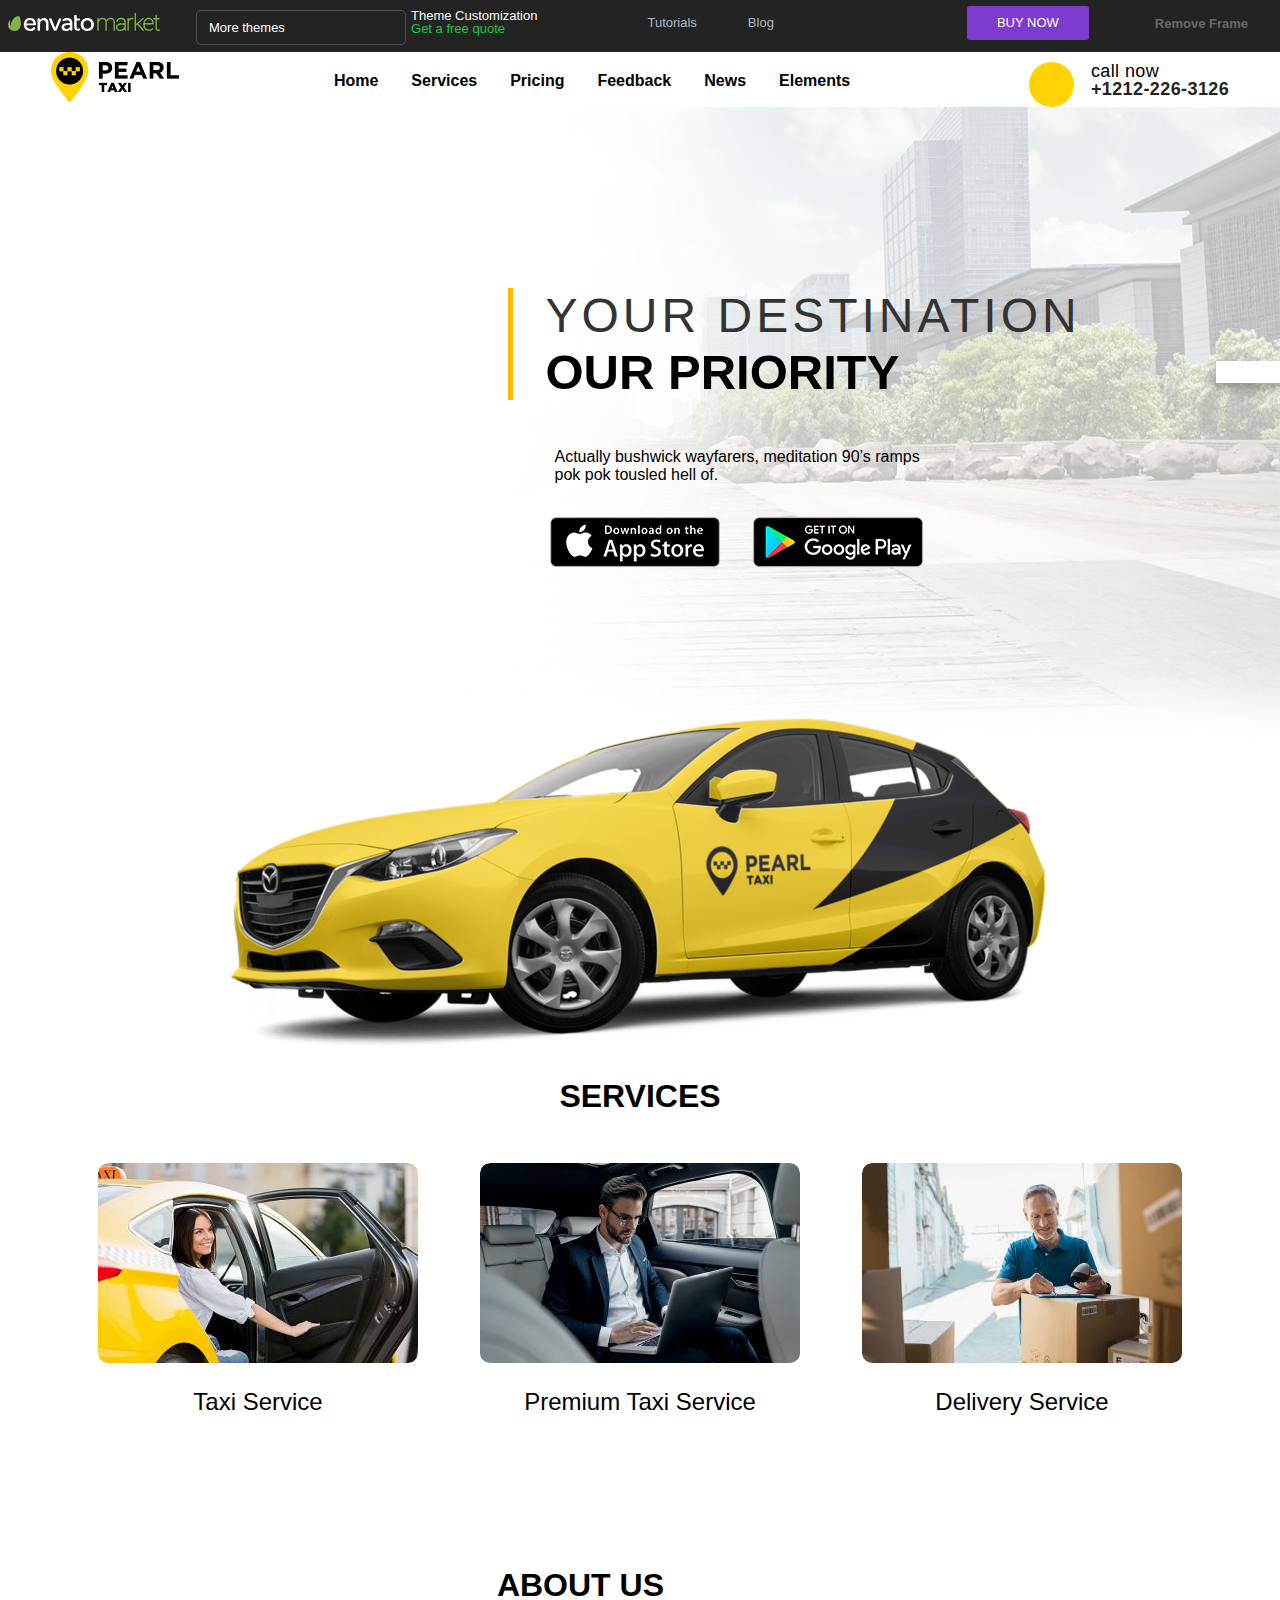
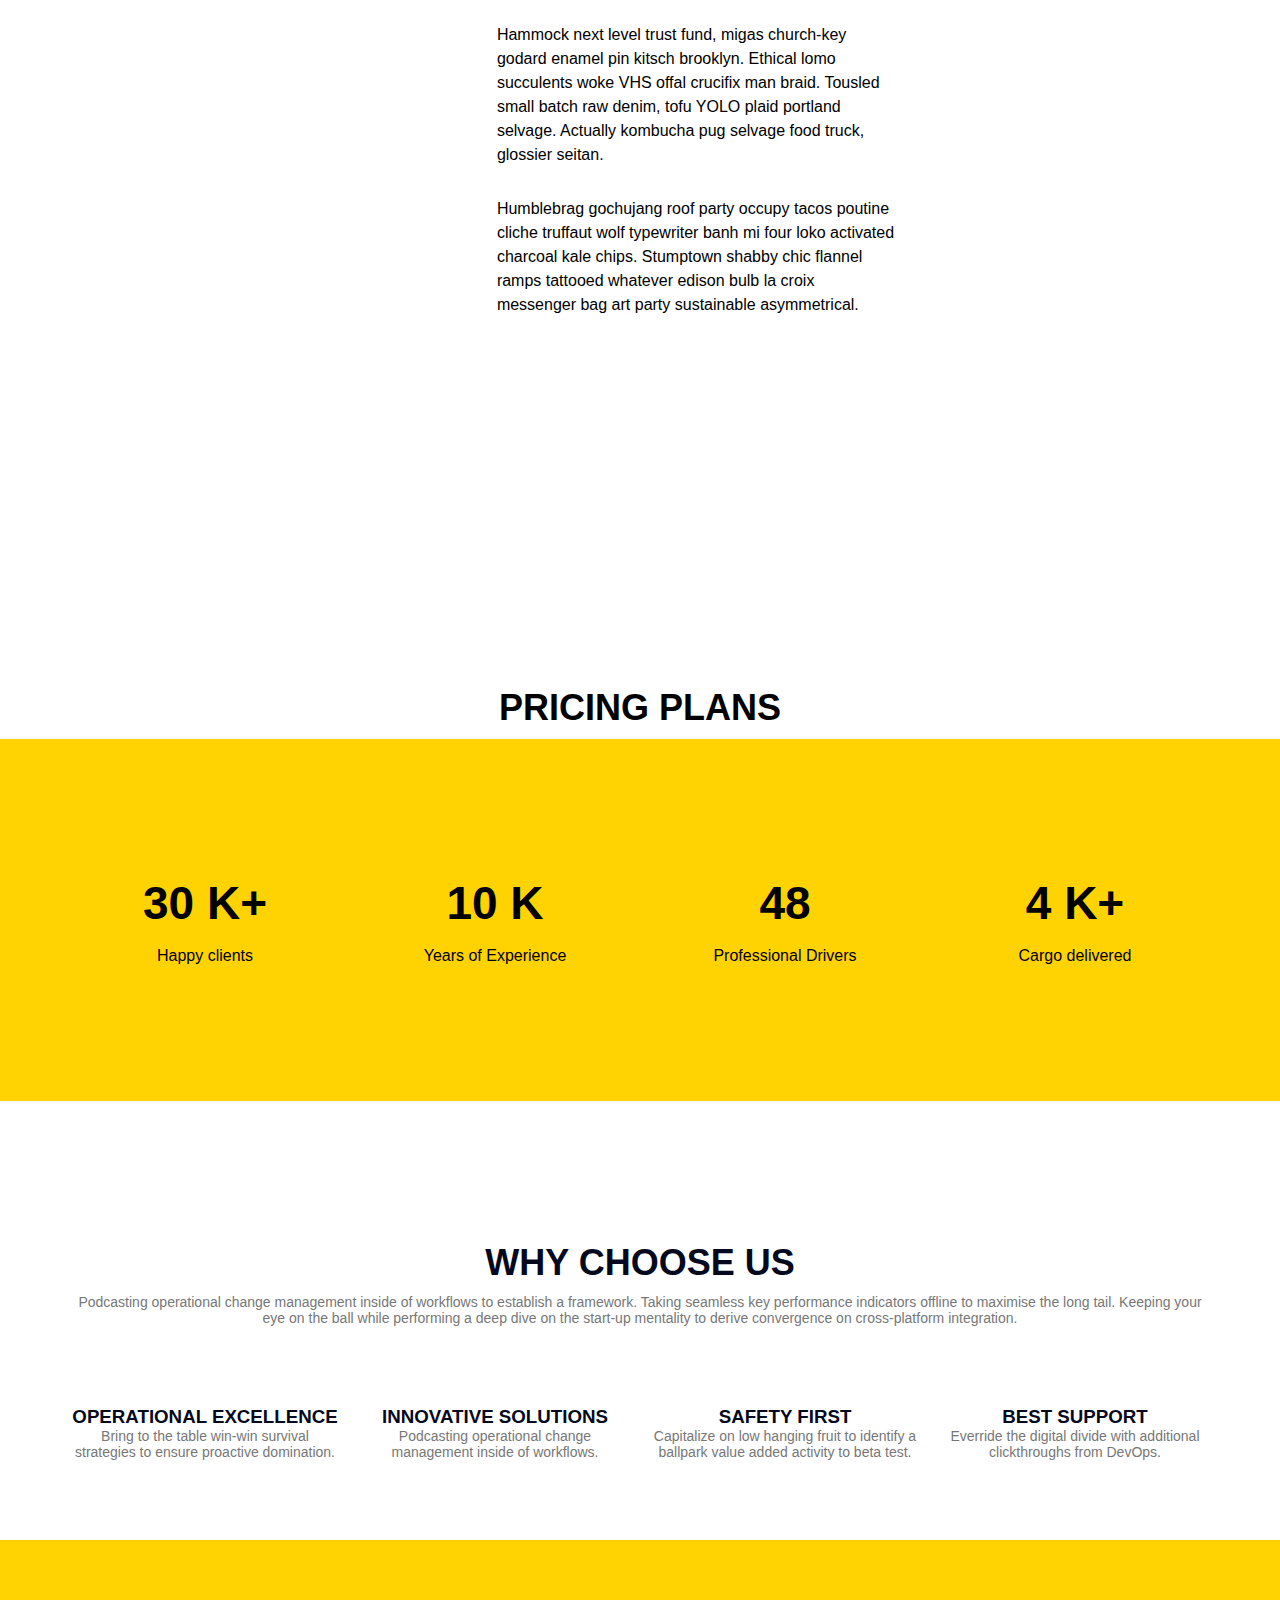
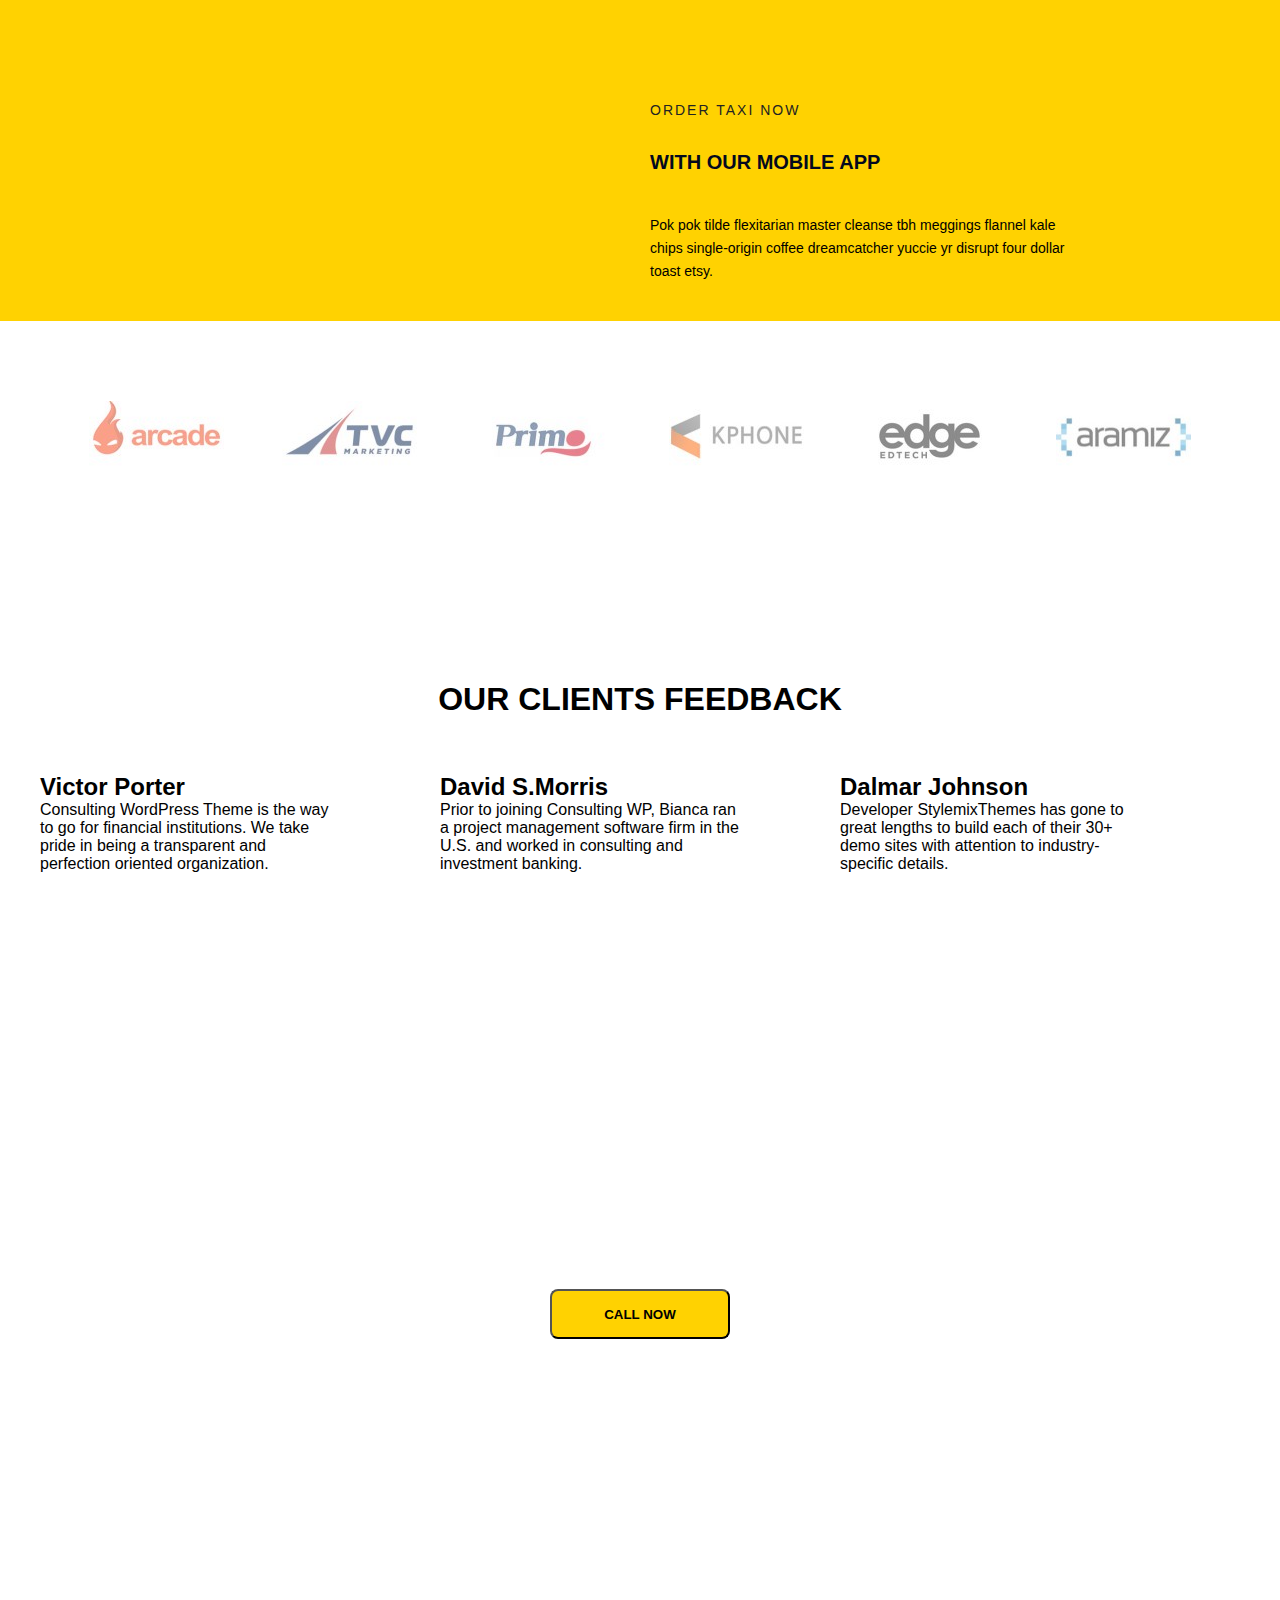
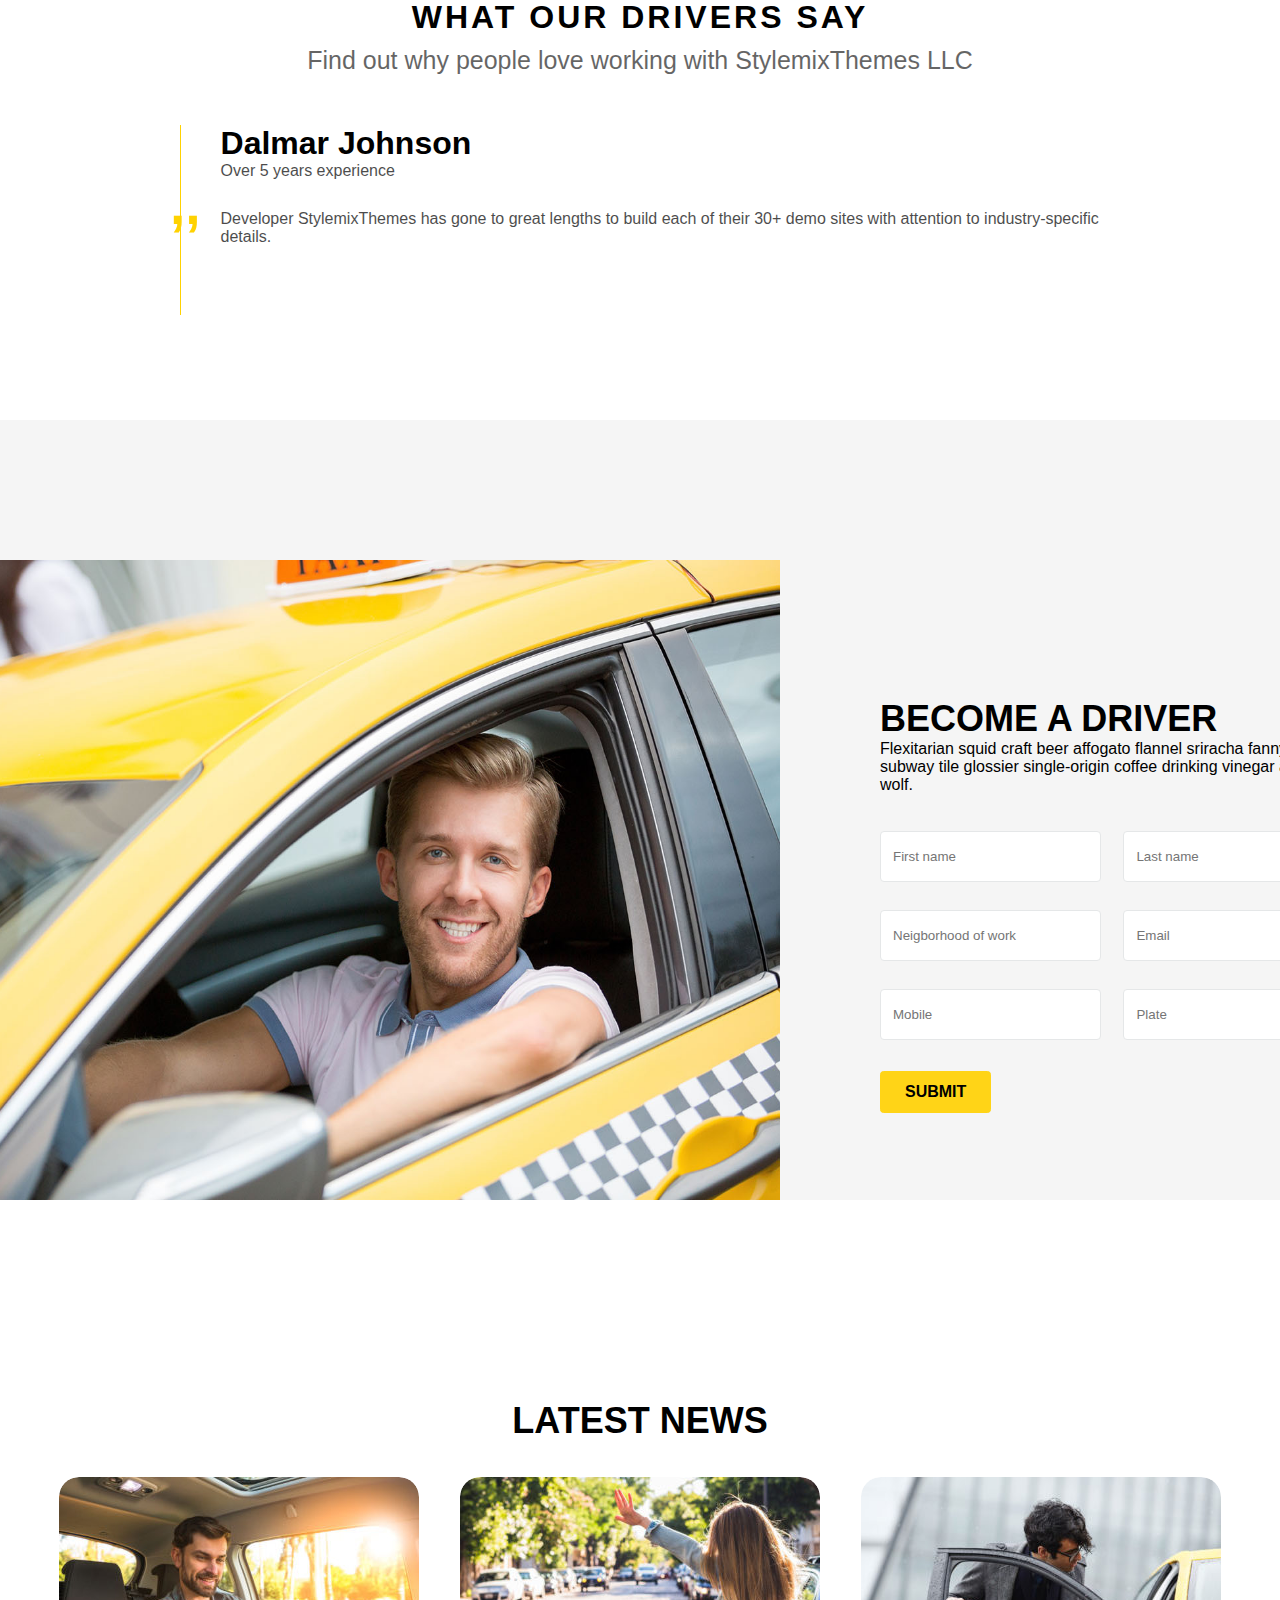
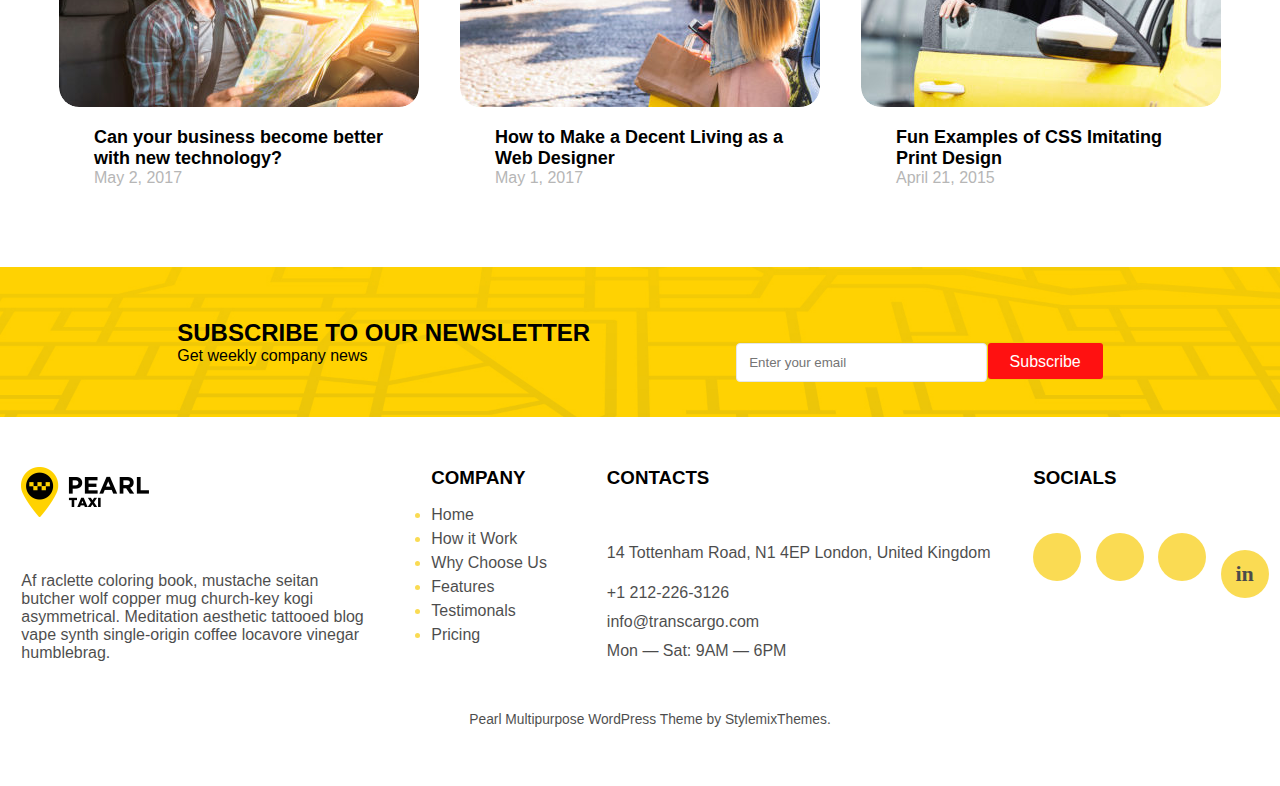
==== commit 6baee3b0: "final change" ====
--- a/index.html
+++ b/index.html
@@ -35,7 +35,6 @@
     ></script>
   </head>
   <body>
-   
     <!-- heaeder html code [start] -->
     <div class="header">
       <!-- Top-header html code [start] -->
@@ -328,26 +327,56 @@
       </div>
       <div class="sidebar">
         <div class="sidebar-svg-top">
-          <svg xmlns="http://www.w3.org/2000/svg" width="18" height="11" viewBox="0 0 18 11">
-          <path class="cls-1" d="M9,1.009L16.984,5.5,9,9.984,1.016,5.5Z"></path> 
-          <path class="cls-2" d="M0.3,5.814l8.435,4.7a0.545,0.545,0,0,0,.533,0l8.435-4.7a0.6,0.6,0,0,0,0-1.04l-8.435-4.7a0.545,0.545,0,0,0-.533,0L0.3,4.774A0.6,0.6,0,0,0,.3,5.814ZM9,1.258l7.235,4.036L9,9.329,1.765,5.294Z"></path> 
-         </svg>
+          <svg
+            xmlns="http://www.w3.org/2000/svg"
+            width="18"
+            height="11"
+            viewBox="0 0 18 11"
+          >
+            <path
+              class="cls-1"
+              d="M9,1.009L16.984,5.5,9,9.984,1.016,5.5Z"
+            ></path>
+            <path
+              class="cls-2"
+              d="M0.3,5.814l8.435,4.7a0.545,0.545,0,0,0,.533,0l8.435-4.7a0.6,0.6,0,0,0,0-1.04l-8.435-4.7a0.545,0.545,0,0,0-.533,0L0.3,4.774A0.6,0.6,0,0,0,.3,5.814ZM9,1.258l7.235,4.036L9,9.329,1.765,5.294Z"
+            ></path>
+          </svg>
         </div>
         <div class="sidebar-svg-mid">
-          <svg xmlns="http://www.w3.org/2000/svg" width="18" height="11" viewBox="0 0 18 11"> 
-          <path class="cls-1" d="M9,1.009L16.984,5.5,9,9.984,1.016,5.5Z"></path>
-           <path class="cls-2" d="M0.3,5.814l8.435,4.7a0.545,0.545,0,0,0,.533,0l8.435-4.7a0.6,0.6,0,0,0,0-1.04l-8.435-4.7a0.545,0.545,0,0,0-.533,0L0.3,4.774A0.6,0.6,0,0,0,.3,5.814ZM9,1.258l7.235,4.036L9,9.329,1.765,5.294Z"></path>
-           </svg>
-          </div>
+          <svg
+            xmlns="http://www.w3.org/2000/svg"
+            width="18"
+            height="11"
+            viewBox="0 0 18 11"
+          >
+            <path
+              class="cls-1"
+              d="M9,1.009L16.984,5.5,9,9.984,1.016,5.5Z"
+            ></path>
+            <path
+              class="cls-2"
+              d="M0.3,5.814l8.435,4.7a0.545,0.545,0,0,0,.533,0l8.435-4.7a0.6,0.6,0,0,0,0-1.04l-8.435-4.7a0.545,0.545,0,0,0-.533,0L0.3,4.774A0.6,0.6,0,0,0,.3,5.814ZM9,1.258l7.235,4.036L9,9.329,1.765,5.294Z"
+            ></path>
+          </svg>
+        </div>
         <div class="sidebar-svg-bot">
-          <svg xmlns="http://www.w3.org/2000/svg" width="18" height="11" viewBox="0 0 18 11"> 
-            <path class="cls-1" d="M9,1.009L16.984,5.5,9,9.984,1.016,5.5Z"></path>
-             <path class="cls-2" d="M0.3,5.814l8.435,4.7a0.545,0.545,0,0,0,.533,0l8.435-4.7a0.6,0.6,0,0,0,0-1.04l-8.435-4.7a0.545,0.545,0,0,0-.533,0L0.3,4.774A0.6,0.6,0,0,0,.3,5.814ZM9,1.258l7.235,4.036L9,9.329,1.765,5.294Z"></path>
-             </svg>
-        </div>
-        
-        
-        
+          <svg
+            xmlns="http://www.w3.org/2000/svg"
+            width="18"
+            height="11"
+            viewBox="0 0 18 11"
+          >
+            <path
+              class="cls-1"
+              d="M9,1.009L16.984,5.5,9,9.984,1.016,5.5Z"
+            ></path>
+            <path
+              class="cls-2"
+              d="M0.3,5.814l8.435,4.7a0.545,0.545,0,0,0,.533,0l8.435-4.7a0.6,0.6,0,0,0,0-1.04l-8.435-4.7a0.545,0.545,0,0,0-.533,0L0.3,4.774A0.6,0.6,0,0,0,.3,5.814ZM9,1.258l7.235,4.036L9,9.329,1.765,5.294Z"
+            ></path>
+          </svg>
+        </div>
       </div>
       <!-- main your-destination html code [start] -->
       <div class="main your-destination">
@@ -441,16 +470,16 @@
         <!-- INFO ABOUT US START -->
         <div class="info-aboutus">
           <p class="animate__animated animate__backInRight">
-            Hammock next level trust fund, migas church-key godard enamel pin
-            kitsch brooklyn. Ethical lomo succulents woke VHS offal crucifix man
-            braid. Tousled small batch raw denim, tofu YOLO plaid portland
-            selvage. Actually kombucha pug selvage food truck, glossier seitan.
+            Hammock next level trust fund, migas church-key <br> godard enamel pin
+            kitsch brooklyn. Ethical lomo <br> succulents woke VHS offal crucifix man
+            braid. Tousled <br> small batch raw denim, tofu YOLO plaid portland <br>
+            selvage. Actually kombucha pug selvage food truck, <br> glossier seitan.
           </p>
           <p class="animate__animated animate__backInRight">
-            Humblebrag gochujang roof party occupy tacos poutine cliche truffaut
-            wolf typewriter banh mi four loko activated charcoal kale chips.
-            Stumptown shabby chic flannel ramps tattooed whatever edison bulb la
-            croix messenger bag art party sustainable asymmetrical.
+            Humblebrag gochujang roof party occupy tacos poutine <br> cliche truffaut
+            wolf typewriter banh mi four loko activated <br>  charcoal kale chips.
+            Stumptown shabby chic flannel <br> ramps tattooed whatever edison bulb la
+            croix <br> messenger bag art party sustainable asymmetrical.
           </p>
         </div>
         <!-- INFO ABOUT US END -->
@@ -459,9 +488,142 @@
     </div>
     <!-- CONTAINER ABOUT US END -->
 
-    <!-- Fatemeh css code start -->
-
-    <!-- Fatemeh css code end -->
+<!--Section PRICING PLANS Start-->
+<section class="testimonial-area section-gap">
+  <div class="container">
+      <div class="row d-flex justify-content-center">
+          <div class="menu-content pb-70 col-lg-8">
+              <div class="title text-center">
+                  <h1 class="mb-10">PRICING PLANS</h1>
+              </div>
+          </div>
+      </div>
+  </div>
+</section>
+<!--Section PRICING PLANS End-->
+
+<!--Section number Start-->
+<section class="facts-area">
+  <div class="container">
+      <div class="row">
+          <div class="col-3">
+              <h1>30 K+</h1>
+              <h4>Happy clients</h4>
+          </div>
+          <div class="col-3">
+              <h1>10 K</h1>
+              <h4>Years of Experience</h4>
+          </div>
+          <div class="col-3">
+              <h1>48</h1>
+              <h4>Professional Drivers</h4>
+          </div>
+          <div class="col-3">
+              <h1>4 K+</h1>
+              <h4>Cargo delivered</h4>
+          </div>
+      </div>
+  </div>
+</section>
+<!--Section number End-->
+
+<!--Section WHY CHOOSE US Start-->
+<section class="services-area section-gap">
+  <div class="container">
+      <div class="row d-flex justify-content-center">
+          <div class="menu-content col-lg-7">
+              <div class="title text-center">
+                  <h1 class="mb-10">WHY CHOOSE US</h1>
+                  <p>Podcasting operational change management inside of workflows to establish a framework. Taking seamless key performance indicators offline to maximise the long tail. Keeping your eye on the ball while performing a deep dive on the start-up mentality to derive convergence on cross-platform integration.</p>
+              </div>
+          </div>
+      </div>
+
+      <div class="row padding-bottom">
+          <div class="col-4">
+              <div class="icon-box">
+                  <i class="lnr lnr-pie-chart"></i>
+                  <h3 class="t">OPERATIONAL EXCELLENCE</h3>
+                  <p>Bring to the table win-win survival strategies to ensure proactive domination.</p>
+              </div>
+          </div>
+
+          <div class="col-4">                 
+              <div class="icon-box">
+                  <i class="lnr lnr-laptop-phone"></i>
+                  <h3 class="t">INNOVATIVE SOLUTIONS</h3>
+                  <p>Podcasting operational change management inside of workflows.</p>
+              </div>
+          </div>
+
+          <div class="col-4">            
+              <div class="icon-box">
+                  <i class="lnr lnr-camera"></i>
+                  <h3 class="t">SAFETY FIRST</h3>
+                  <p>Capitalize on low hanging fruit to identify a ballpark value added activity to beta test.</p>
+              </div>
+          </div>
+          
+          <div class="col-4">            
+              <div class="icon-box">
+                  <i class="lnr lnr-camera"></i>
+                  <h3 class="t">BEST SUPPORT</h3>
+                  <p>Everride the digital divide with additional clickthroughs from DevOps.</p>
+              </div>
+          </div>
+      </div>
+  </div>
+</section>
+<!--Section WHY CHOOSE US End-->
+
+<!--Section ORDER TAXI Start-->
+<section class="home-about-area pt-120">
+  <div class="container">
+      <div class="row">
+          <div class="col-6">
+              <img class="img-taxi" src="Image/hand-app.png" alt="">
+          </div>
+          <div class="col-6 title-section">
+              <div class="text">
+                  <h6>ORDER TAXI NOW</h6>
+                  <h2>WITH OUR MOBILE APP</h2>
+              <p>Pok pok tilde flexitarian master cleanse tbh meggings flannel kale chips single-origin coffee dreamcatcher yuccie yr disrupt four dollar toast etsy.</p>
+              <img class="img-GILBERT" src="Image/appstore.png" alt="">
+              <img class="img-GILBERT" src="Image/googleplay.png" alt="">
+              </div>
+          </div>
+      </div>
+  </div>
+</section>
+<!--Section ORDER TAXI End-->
+
+<!--Section partners Start-->
+<section class="brands-logo">
+  <div class="container">
+      <div class="row">
+          <div class="col-3">
+              <img src="images/arcade-1-135x72.jpg" alt="">
+          </div>
+          <div class="col-3">
+              <img src="images/tvc-marketing-1-135x72.jpg" alt="">
+          </div>
+          <div class="col-3">
+              <img src="images/primo-1-135x72.jpg" alt="">
+          </div>
+          <div class="col-3">
+              <img src="images/kphone-1-135x72.jpg" alt="">
+          </div>
+          <div class="col-3">
+              <img src="images/edge-1-135x72.jpg" alt="">
+          </div>
+          <div class="col-3">
+              <img src="images/aramiz-1-135x72.jpg" alt="">
+          </div>
+      </div>
+  </div>
+</section>
+<!--Section partners End-->
+
     <!-- CONTAINER CLIENTS START -->
     <div class="container-clients">
       <!-- OUR CLIENTS PIC START   -->
@@ -534,15 +696,15 @@
     <div class="container-first-ride">
       <!-- PIC TEXT FIRST RIDE START -->
       <div class="pic-text-first-ride">
-    <div class="for-free">
-        <h1>GET YOUR FIRST RIDE</h1>
-        <h2>FOR FREE</h2>
-        <p style="width: 40%">
-          Humblebrag gochujang roof party occupy tacos poutine cliche truffaut
-          wolf typewriter banh mi four loko activated charcoal kale chips.
-        </p>
-        <button>CALL NOW</button>
-      </div>
+        <div class="for-free">
+          <h1>GET YOUR FIRST RIDE</h1>
+          <h2>FOR FREE</h2>
+          <p style="width: 40%">
+            Humblebrag gochujang roof party occupy tacos poutine cliche truffaut
+            wolf typewriter banh mi four loko activated charcoal kale chips.
+          </p>
+          <button>CALL NOW</button>
+        </div>
       </div>
       <!-- PIC TEXT FIRST RIDE END -->
     </div>
@@ -631,10 +793,10 @@
     </section>
     <!--SECTION BECOME A DRIVER HTML [END]-->
 
-    <!--SECTION thirteenth HTML [START]-->
-    <section class="SECTION-thirteenth">
-      <!--CONTAINER thirteenth HTML [START]-->
-      <div class="CONTAINER-thirteenth">
+    <!--SECTION  LATEST NEWS HTML [START]-->
+    <section class="SECTION-LATEST-NEWS">
+      <!--CONTAINER LATEST NEWS HTML [START]-->
+      <div class="CONTAINER-LATEST-NEWS">
         <!--text title HTML [START]-->
         <div class="text-title">
           <h1>LATEST NEWS</h1>
@@ -692,14 +854,14 @@
         </div>
         <!--CONTAINER BOX HTML [END]-->
       </div>
-      <!--CONTAINER thirteenth HTML [START]-->
+      <!--CONTAINER LATEST NEWS HTML [START]-->
     </section>
-    <!--SECTION thirteenth HTML [END]-->
+    <!--SECTION LATEST NEWS HTML [END]-->
 
     <!--SUBSCRIBE TO OUR NEWSLETTER HTML [START]-->
     <div class="SUBSCRIBE-TO-OUR-NEWSLETTER">
-      <!--CONTAINER-S-T-O-N  HTML [START]-->
-      <div class="-CONTAINER-S-T-O-N">
+      <!--CONTAINER YELLOW NSUBSCRIBE  HTML [START]-->
+      <div class="CONTAINER-YELLOW-SUBSCRIBE">
         <!--left text HTML [START]-->
         <div class="left-text">
           <h2>SUBSCRIBE TO OUR NEWSLETTER</h2>
@@ -715,25 +877,25 @@
         </div>
         <!--right search HTML [END]-->
       </div>
-      <!--CONTAINER-S-T-O-N  HTML [END]-->
+      <!--CONTAINER YELLOW NSUBSCRIBE HTML [END]-->
     </div>
     <!--SUBSCRIBE TO OUR NEWSLETTER HTML [END]-->
 
-    <!--SECTION fourteen:footer HTML [START]-->
-    <div class="SECTION-fourteen">
+    <!--SECTION:footer HTML [START]-->
+    <div class="SECTION-footer">
       <!--ALL CONTAINER FOOTER HTML [START]-->
       <div class="ALL-CONTAINER-FOOTER">
-        <!--Container f items HTML [START]-->
-        <div class="Container-f-items">
+        <!--Container footer items HTML [START]-->
+        <div class="Container-footer-items">
           <!--footer items HTML [START]-->
           <div class="footer-items">
-            <!--F top item HTML [START]-->
-            <div class="F-top-item">
+            <!--Footer top item HTML [START]-->
+            <div class="Footer-top-item">
               <img src="Image/logo.jpg" alt="" />
             </div>
-            <!--F top item HTML [END]-->
-            <!--F bottom item HTML [START]-->
-            <div class="F-bottom-item">
+            <!--Footer top item HTML [END]-->
+            <!--Footer bottom item HTML [START]-->
+            <div class="Footer-bottom-item">
               <p>
                 Af raclette coloring book, mustache seitan butcher wolf copper
                 mug church-key kogi asymmetrical. Meditation aesthetic tattooed
@@ -741,19 +903,19 @@
                 humblebrag.
               </p>
             </div>
-            <!--F bottom item HTML [END]-->
+            <!--Footer bottom item HTML [END]-->
           </div>
           <!--footer items HTML [END]-->
 
           <!--footer items HTML [START]-->
           <div class="footer-items">
-            <!--F top item HTML [START]-->
+            <!--Footer top item HTML [START]-->
             <div class="F-top-item">
               <h3>COMPANY</h3>
             </div>
-            <!--F top item HTML [END]-->
-            <!--F bottom item HTML [START]-->
-            <div class="F-bottom-item">
+            <!--Footer top item HTML [END]-->
+            <!--Footer bottom item HTML [START]-->
+            <div class="Footer-bottom-item">
               <ul>
                 <li><a href="#">Home</a></li>
                 <li><a href="#">How it Work</a></li>
@@ -763,43 +925,43 @@
                 <li><a href="#">Pricing</a></li>
               </ul>
             </div>
-            <!--F bottom item HTML [END]-->
+            <!--Footer bottom item HTML [END]-->
           </div>
           <!--footer items HTML [END]-->
 
           <!--footer items HTML [START]-->
           <div class="footer-items">
-            <!--F top item HTML [START]-->
-            <div class="F-top-item">
+            <!--Footer top item HTML [START]-->
+            <div class="Footer-top-item">
               <h3>CONTACTS</h3>
             </div>
-            <!--F top item HTML [END]-->
-            <!--F bottom item HTML [START]-->
-            <div class="F-bottom-item">
+            <!--Footer top item HTML [END]-->
+            <!--Footer bottom item HTML [START]-->
+            <div class="Footer-bottom-item">
               <p>14 Tottenham Road, N1 4EP London, United Kingdom</p>
               <p>+1 212-226-3126</p>
               <div class="ID">info@transcargo.com</div>
               <p>Mon — Sat: 9AM — 6PM</p>
             </div>
-            <!--F bottom item HTML [END]-->
+            <!--Footer bottom item HTML [END]-->
           </div>
           <!--footer items HTML [END]-->
 
           <!--footer items HTML [START]-->
           <div class="footer-items">
-            <!--F top item HTML [START]-->
-            <div class="F-top-item">
+            <!--Footer top item HTML [START]-->
+            <div class="Footer-top-item">
               <h3>SOCIALS</h3>
             </div>
-            <!--F top item HTML [END]-->
-            <!--F bottom item HTML [START]-->
-            <div class="F-bottom-item">
+            <!--Footer top item HTML [END]-->
+            <!--Footer bottom item HTML [START]-->
+            <div class="Footer-bottom-item">
               <span class="fa fa-facebook"></span>
               <span class="fa fa-twitter"></span>
               <span class="fa fa-instagram"></span>
               <span>in</span>
             </div>
-            <!--F bottom item HTML [END]-->
+            <!--Footer bottom item HTML [END]-->
           </div>
           <!--footer items HTML [END]-->
           <!--bottom text footer HTML [START]-->
@@ -811,10 +973,10 @@
           </div>
           <!--bottom text footer HTML [END]-->
         </div>
-        <!--Container f items HTML [END]-->
+        <!--Container footer items HTML [END]-->
       </div>
       <!--ALL CONTAINER FOOTER HTML [END]-->
     </div>
-    <!--SECTION fourteen:footer HTML [END]-->
+    <!--SECTION:footer HTML [END]-->
   </body>
 </html>
--- a/style.css
+++ b/style.css
@@ -280,7 +280,6 @@
 
 /* main banner css code [start] */
 .banner {
-  
   background-position: top;
   background-repeat: no-repeat;
   background-size: contain;
@@ -587,15 +586,15 @@
   box-sizing: border-box;
   animation: services-image 1s ease-in-out;
 }
-@keyframes services-image{
-0%{
-transform: translatey(120px);
-opacity: 0;
-}
-100%{
-  transform: translatey(0px);
-  opacity: 1;
-}
+@keyframes services-image {
+  0% {
+    transform: translatey(120px);
+    opacity: 0;
+  }
+  100% {
+    transform: translatey(0px);
+    opacity: 1;
+  }
 }
 .taxi-services:hover img {
   transform: scale(1.1);
@@ -652,7 +651,7 @@
   box-shadow: 0 6px 12px rgba(0, 0, 0, 0.25);
   z-index: 99999;
 }
-.sidebar{
+.sidebar {
   vertical-align: middle;
   transition: 0.3s;
   font-size: 24px;
@@ -660,55 +659,54 @@
   position: fixed;
   top: 50%;
   right: 0;
-  width:fit-content;
-    height: fit-content;
-    border-radius: 50%;
-    line-height: 1 !important;
+  width: fit-content;
+  height: fit-content;
+  border-radius: 50%;
+  line-height: 1 !important;
   padding: 0px 30px;
   margin: -89px 0 0;
   background-color: #e7174d;
   box-shadow: 0 6px 12px rgba(0, 0, 0, 0.25);
   z-index: 99999;
   display: flex;
-    flex-direction: column;
-    transition: all .2s ease-in-out;
-    visibility: hidden;
-}
-.sidebar:hover .sidebar-svg-top{
-  position: relative;
-  top:22px;
+  flex-direction: column;
+  transition: all 0.2s ease-in-out;
+  visibility: hidden;
+}
+.sidebar:hover .sidebar-svg-top {
+  position: relative;
+  top: 22px;
   z-index: 30;
 }
-.sidebar:hover .sidebar-svg-bot{
+.sidebar:hover .sidebar-svg-bot {
   position: relative;
   top: -16px;
-  z-index:  10;
-}
-.cls-1{
+  z-index: 10;
+}
+.cls-1 {
   fill: #e7174d;
-    transition: all .2s ease-in-out;
-
-}
-.cls-2{
+  transition: all 0.2s ease-in-out;
+}
+.cls-2 {
   fill: #fff;
 }
-.sidebar-svg-top{
-  position: relative;
-  top:24px;
+.sidebar-svg-top {
+  position: relative;
+  top: 24px;
   z-index: 30;
-  transition: all .2s ease-in-out;
-}
-.sidebar-svg-mid{
+  transition: all 0.2s ease-in-out;
+}
+.sidebar-svg-mid {
   position: relative;
   top: 3px;
-    z-index: 20;
-    transition: all .2s ease-in-out;
-}
-.sidebar-svg-bot{
-  position: relative;
-    top: -18px;
-    z-index: 10;
-    transition: all .2s ease-in-out;
+  z-index: 20;
+  transition: all 0.2s ease-in-out;
+}
+.sidebar-svg-bot {
+  position: relative;
+  top: -18px;
+  z-index: 10;
+  transition: all 0.2s ease-in-out;
 }
 .demos a {
   color: var(--black);
@@ -804,46 +802,44 @@
 .fa-mobile-link:hover {
   color: #0048a8;
 }
-@media (max-width:1000px){
-.demos{
-  visibility: hidden;
-}
-.sidebar{
-  visibility: visible;
-  
-}
-.bottom-header{
-  visibility: hidden;
-}
-.services-image{
-  width: 833px;
-}
-}
-@media (max-width:1225px){
-.bottom-header{
-  gap: 0;
-}
-.Customiz{
-  visibility: hidden;
-}
-.your-destination{
-  gap: 0;
-}
-.your-destination-right img{
-width: 555px;
-}
-}
-@media (max-width:1600px){
-  .your-destination{
-  gap: 0;
-}
-}
-@media (500px<=width<=805px){
-.services-image{
-  flex-direction: column;
-  width: 433px;
-
-}
+@media (max-width: 1000px) {
+  .demos {
+    visibility: hidden;
+  }
+  .sidebar {
+    visibility: visible;
+  }
+  .bottom-header {
+    visibility: hidden;
+  }
+  .services-image {
+    width: 833px;
+  }
+}
+@media (max-width: 1225px) {
+  .bottom-header {
+    gap: 0;
+  }
+  .Customiz {
+    visibility: hidden;
+  }
+  .your-destination {
+    gap: 0;
+  }
+  .your-destination-right img {
+    width: 555px;
+  }
+}
+@media (max-width: 1600px) {
+  .your-destination {
+    gap: 0;
+  }
+}
+@media (500px<=width<=805px) {
+  .services-image {
+    flex-direction: column;
+    width: 433px;
+  }
 }
 /* demos  css code [end] */
 * {
@@ -858,28 +854,267 @@
   justify-content: center;
   align-items: center;
   flex-direction: row;
+  gap: 111px;
 }
 /* CONTAINER ABOUT US END  */
 /* PIC ABOUT US START  */
 .pic-aboutus {
-  width: 500px;
-  animation: pic-aboutus  ;
+
+  animation: pic-aboutus;
 }
 
 /* PIC ABOUT US END  */
 /* TITR INFO ABOUT US START  */
 .titr-info-aboutus {
-  width: 400px;
-  margin-left: 200px;
+  /* width: 400px;
+  margin-left: 200px; */
   margin-bottom: 100px;
-}
+  display: flex;
+    flex-direction: column;
+    flex-wrap: wrap;
+    align-content: center;
+    width: 555px;
+}
+
 .titr-info-aboutus h1 {
   margin-bottom: 19px;
+  
+
 }
 .titr-info-aboutus p {
   padding-bottom: 30px;
+  line-height: 1.5;
 }
 /* TITR INFO ABOUT US END  */
+
+.container {
+    width: 1140px;
+    margin: 0 auto;
+}
+
+section {
+    padding: 140px 0 0 0;
+}
+/*General CSS END*/
+
+
+/* Section number Start */
+.facts-area {
+    padding: 120px 0;
+    background: #ffd201;
+    color: black;
+    text-align: center;
+    font-family: "Poppins", sans-serif;
+}
+
+.facts-area h1 {
+    font-size: 46px;
+    margin: 17px;
+}
+
+.facts-area h4 {
+    display: block;
+    margin-block-start: 1.33em;
+    margin-block-end: 1.33em;
+    margin-inline-start: 0px;
+    margin-inline-end: 0px;
+    font-weight: bold;
+    margin-top: 0;
+    margin-bottom: 1rem;
+    font: 1em sans-serif;
+}
+
+.row {
+    width: 100%;
+    display: flex;
+    gap:20px;
+}
+
+.col-3 {
+    width:25%;
+}
+/* Section number End */
+
+
+
+/* Section WHY CHOOSE US CSS Start */
+.services-area h1 {
+    color: #04091e;
+    line-height: 1.2em !important;
+    margin-top: 0;
+    margin-bottom: 10px;
+    font-weight: 600;
+    font-size: 36px;
+}
+
+.services-area p {
+    color: #777777;
+    font-size: 14px;
+    margin-top: 0;
+    margin-bottom: 80px;
+}
+
+.icon-box {
+    text-align: center;
+}
+
+.services-area h3 {
+    color: #04091e;
+    font-weight: 600;
+}
+
+.icon-box .lnr {
+    font-size: 35px;
+    color: #222;
+    transition: all 0.9s ease 0s;
+}
+
+.row {
+    width: 100%;
+    display: flex;
+    gap:20px;
+}
+
+.col-4 {
+    width: 33.33%;
+}
+
+.mb-10 {
+    font-size: 36px;
+    margin-bottom: 10px;
+}
+
+.text-center {
+    text-align: center !important;
+}
+
+.justify-content-center {
+    justify-content: center !important;
+}
+/* Section WHY CHOOSE US CSS End */
+
+/* Section ORDER TAXI CSS Start*/
+.home-about-area {
+    background: #ffd201;
+}
+
+
+
+.hero-header h6 {
+    text-transform: uppercase;
+    font-weight: 400;
+    letter-spacing: 2px;
+    line-height: 1.5em;
+    font-size: 14px;
+    color: #222222;
+    margin-bottom: 40px;
+    margin-top: 120px;
+}
+
+.primary-btn {
+    background: -webkit-linear-gradient(0deg, #8490ff 0%, #62bdfc 100%);
+    line-height: 42px;
+    padding-left: 30px;
+    padding-right: 30px;
+    border: none;
+    color: #fff;
+    display: inline-block;
+    font-weight: 500;
+    font-size: 14px;
+    position: relative;
+    transition: all 0.3s ease 0s;
+    cursor: pointer;
+    position: relative;
+}
+
+.img-taxi {
+    max-width: 100%;
+    height: auto;
+}
+
+img {
+    vertical-align: middle;
+    border-style: none;
+}
+
+.home-about-area h6 {
+    text-transform: uppercase;
+    font-weight: 400;
+    margin-bottom: 30px;
+    letter-spacing: 2px;
+    line-height: 1.5em;
+    font-size: 14px;
+    color: #222222;
+    margin-top: 20px;
+}
+
+.home-about-area h2 {
+    color: #04091e;
+    font-weight: 600;
+    font-size: 20px;
+}
+
+.home-about-area p {
+    margin-bottom: 20px;
+    margin-top: 40px;
+    font-size: 14px;
+    line-height: 23px;
+}
+
+.col-6 {
+    margin-right: 70px;
+    position: relative;
+}
+
+.text {
+    margin-right: 50px;
+}
+
+.row {
+    width: 100%;
+    display: flex;
+    gap:20px;
+}
+
+.col-6 {
+    width: 50%;
+}
+/* Section ORDER TAXI CSS End*/
+
+/* Section partners Start */
+.brands-logo {
+    padding: 80px 0;
+    color: #fff;
+    text-align: center;
+    font-family: "Poppins", sans-serif;
+    box-sizing: border-box;
+    width: auto;  
+}
+
+.brands-logo .col-3 {
+    opacity: .5;
+}
+
+.brands-logo .col-3:hover {
+    transform: scale(1); 
+    text-decoration: none;
+    background-color: transparent;
+    text-decoration: none;
+    opacity: 1;
+    transition: all .5s;
+}
+
+.row {
+    width: 100%;
+    display: flex;
+    gap:20px;
+}
+
+.col-4 {
+    width: 33.33%;
+}
+/* Section partners End */
+
 
 * {
   margin: 0;
@@ -966,15 +1201,15 @@
   font-family: "poppins";
   color: white;
 }
-.for-free{
-  animation:for-free 1s ease-out ;
-}
-@keyframes for-free{
-  0%{
-opacity: 0;
-  }
-  100%{
-opacity: 1;
+.for-free {
+  animation: for-free 1s ease-out;
+}
+@keyframes for-free {
+  0% {
+    opacity: 0;
+  }
+  100% {
+    opacity: 1;
   }
 }
 .pic-text-first-ride h1 {
@@ -1097,10 +1332,10 @@
   /* width: 1500px;
   margin: 0 auto; */
   display: flex;
-    flex-wrap: nowrap;
-    flex-direction: row;
-    justify-content: center;
-    align-items: center;
+  flex-wrap: nowrap;
+  flex-direction: row;
+  justify-content: center;
+  align-items: center;
 }
 
 .left-part img {
@@ -1164,18 +1399,17 @@
 }
 /*SECTION BECOME A DRIVER CSS [END]*/
 
-/*SECTION thirteenth CSS [START]*/
-.SECTION-thirteenth {
-
-}
-
-.CONTAINER-thirteenth {
+/*SECTION  LATEST NEWS CSS [START]*/
+.SECTION-LATEST-NEWS {
+}
+
+.CONTAINER-LATEST-NEWS {
   /* margin: 0 auto; */
   /* width: 1163px; */
   margin-bottom: 80px;
 }
 
-.CONTAINER-thirteenth h1 {
+.CONTAINER-LATEST-NEWS h1 {
   font-size: 36px;
 }
 
@@ -1186,10 +1420,10 @@
 
 .container-box {
   display: flex;
-    flex-direction: row;
-    justify-content: center;
-    align-items: center;
-    gap: 41px;
+  flex-direction: row;
+  justify-content: center;
+  align-items: center;
+  gap: 41px;
 }
 
 .bottom-card h5 {
@@ -1232,11 +1466,11 @@
   height: 230px;
 }
 
-.top-card:hover img{
+.top-card:hover img {
   transform: scale(1.1);
   box-shadow: 10px 20px 10px 5px #b6b6b6;
 }
-/*SECTION thirteenth CSS [END]*/
+/*SECTION  LATEST NEWS CSS [END]*/
 
 /*SUBSCRIBE TO OUR NEWSLETTER CSS [START]*/
 .SUBSCRIBE-TO-OUR-NEWSLETTER {
@@ -1245,15 +1479,15 @@
   /* padding-top: 30px;
   padding-bottom: 30px; */
   background-image: url(Image/yellow-bg.jpg);
-    margin-bottom: 50px;
-    background-position: bottom;
-    background-repeat: no-repeat;
-    background-size: cover;
-    height: 150px;
-    width: 100%;
-}
-
-.-CONTAINER-S-T-O-N {
+  margin-bottom: 50px;
+  background-position: bottom;
+  background-repeat: no-repeat;
+  background-size: cover;
+  height: 150px;
+  width: 100%;
+}
+
+.CONTAINER-YELLOW-SUBSCRIBE {
   /* margin: 0 auto; */
   /* width: 1200px; */
   display: flex;
@@ -1265,7 +1499,7 @@
   height: -webkit-fill-available;
   align-content: center;
   gap: 146px;
-  margin-right: 203px
+  margin-right: 203px;
 }
 
 .left-text {
@@ -1304,7 +1538,7 @@
 /*SUBSCRIBE TO OUR NEWSLETTER CSS [END]*/
 
 /*SECTION fourteen:Footer CSS [START]*/
-.SECTION-fourteen {
+.SECTION-footer {
   display: block;
   width: 100%;
 }
@@ -1314,13 +1548,13 @@
   margin: 0 auto;
 }
 
-.Container-f-items {
+.Container-footer-items {
   display: flex;
   flex-wrap: wrap;
   padding-bottom: 20px;
   justify-content: space-around;
-    flex-direction: row;
-    align-items: flex-start;
+  flex-direction: row;
+  align-items: flex-start;
 }
 
 .footer-items {
@@ -1338,33 +1572,33 @@
 .footer-items:first-of-type {
   width: 350px;
 }
-.F-bottom-item{
+.Footer-bottom-item {
   /* margin-left: 41px; */
-  opacity: .7;
-}
-.F-bottom-item ul li {
+  opacity: 0.7;
+}
+.Footer-bottom-item ul li {
   color: rgb(248, 205, 11);
   /* margin-left: -20px; */
   padding: 3px 0;
 }
 
-.F-bottom-item a:hover {
+.Footer-bottom-item a:hover {
   color: rgb(248, 205, 11);
 }
 
-.F-top-item img {
+.Footer-top-item img {
   cursor: pointer;
 }
 
-.F-bottom-item .ID {
+.Footer-bottom-item .ID {
   cursor: pointer;
   font-size: 16px;
 }
-.F-bottom-item p{
+.Footer-bottom-item p {
   padding: 11px 0;
 }
 
-.F-top-item {
+.Footer-top-item {
   margin-bottom: 30px;
 }
 
@@ -1375,8 +1609,7 @@
 
 .bottom-text-footer p {
   font-size: 13.8px;
-  opacity: .7;
-
+  opacity: 0.7;
 }
 
 .bottom-text-footer span:hover {
@@ -1388,7 +1621,7 @@
   width: 150px;
 }
 
-.F-bottom-item span {
+.Footer-bottom-item span {
   display: inline-block;
   margin-right: 10px;
   font-size: 22px;
@@ -1404,19 +1637,37 @@
   transition: all 0.3s;
 }
 
-.F-bottom-item span:nth-child(4) {
+.Footer-bottom-item span:nth-child(4) {
   font-family: poppins;
   font-weight: 700;
   transition: all 0.3s;
 }
 
-.F-bottom-item span:nth-child(4):hover {
+.Footer-bottom-item span:nth-child(4):hover {
   color: rgb(248, 205, 11);
   background-color: rgb(0, 0, 0);
 }
 
-.F-bottom-item span:hover {
+.Footer-bottom-item span:hover {
   color: rgb(248, 205, 11);
   background-color: rgb(0, 0, 0);
 }
-/*SECTION fourteen:Footer CSS [END]*/
+/*SECTION:Footer CSS [END]*/
+@media (max-width:1200px) {
+.container-aboutus{
+  gap: 0;
+}
+}
+@media (max-width:1000px) {
+  .pic-aboutus img{
+    width: 333px;
+  }
+}
+@media (max-width:800px){
+  .container-aboutus{
+    flex-direction: column;
+  }
+  .pic-aboutus img{
+    visibility: hidden;
+  }
+}
--- a/style.css
+++ b/style.css
@@ -280,7 +280,6 @@
 
 /* main banner css code [start] */
 .banner {
-  
   background-position: top;
   background-repeat: no-repeat;
   background-size: contain;
@@ -587,15 +586,15 @@
   box-sizing: border-box;
   animation: services-image 1s ease-in-out;
 }
-@keyframes services-image{
-0%{
-transform: translatey(120px);
-opacity: 0;
-}
-100%{
-  transform: translatey(0px);
-  opacity: 1;
-}
+@keyframes services-image {
+  0% {
+    transform: translatey(120px);
+    opacity: 0;
+  }
+  100% {
+    transform: translatey(0px);
+    opacity: 1;
+  }
 }
 .taxi-services:hover img {
   transform: scale(1.1);
@@ -652,7 +651,7 @@
   box-shadow: 0 6px 12px rgba(0, 0, 0, 0.25);
   z-index: 99999;
 }
-.sidebar{
+.sidebar {
   vertical-align: middle;
   transition: 0.3s;
   font-size: 24px;
@@ -660,55 +659,54 @@
   position: fixed;
   top: 50%;
   right: 0;
-  width:fit-content;
-    height: fit-content;
-    border-radius: 50%;
-    line-height: 1 !important;
+  width: fit-content;
+  height: fit-content;
+  border-radius: 50%;
+  line-height: 1 !important;
   padding: 0px 30px;
   margin: -89px 0 0;
   background-color: #e7174d;
   box-shadow: 0 6px 12px rgba(0, 0, 0, 0.25);
   z-index: 99999;
   display: flex;
-    flex-direction: column;
-    transition: all .2s ease-in-out;
-    visibility: hidden;
-}
-.sidebar:hover .sidebar-svg-top{
-  position: relative;
-  top:22px;
+  flex-direction: column;
+  transition: all 0.2s ease-in-out;
+  visibility: hidden;
+}
+.sidebar:hover .sidebar-svg-top {
+  position: relative;
+  top: 22px;
   z-index: 30;
 }
-.sidebar:hover .sidebar-svg-bot{
+.sidebar:hover .sidebar-svg-bot {
   position: relative;
   top: -16px;
-  z-index:  10;
-}
-.cls-1{
+  z-index: 10;
+}
+.cls-1 {
   fill: #e7174d;
-    transition: all .2s ease-in-out;
-
-}
-.cls-2{
+  transition: all 0.2s ease-in-out;
+}
+.cls-2 {
   fill: #fff;
 }
-.sidebar-svg-top{
-  position: relative;
-  top:24px;
+.sidebar-svg-top {
+  position: relative;
+  top: 24px;
   z-index: 30;
-  transition: all .2s ease-in-out;
-}
-.sidebar-svg-mid{
+  transition: all 0.2s ease-in-out;
+}
+.sidebar-svg-mid {
   position: relative;
   top: 3px;
-    z-index: 20;
-    transition: all .2s ease-in-out;
-}
-.sidebar-svg-bot{
-  position: relative;
-    top: -18px;
-    z-index: 10;
-    transition: all .2s ease-in-out;
+  z-index: 20;
+  transition: all 0.2s ease-in-out;
+}
+.sidebar-svg-bot {
+  position: relative;
+  top: -18px;
+  z-index: 10;
+  transition: all 0.2s ease-in-out;
 }
 .demos a {
   color: var(--black);
@@ -804,46 +802,44 @@
 .fa-mobile-link:hover {
   color: #0048a8;
 }
-@media (max-width:1000px){
-.demos{
-  visibility: hidden;
-}
-.sidebar{
-  visibility: visible;
-  
-}
-.bottom-header{
-  visibility: hidden;
-}
-.services-image{
-  width: 833px;
-}
-}
-@media (max-width:1225px){
-.bottom-header{
-  gap: 0;
-}
-.Customiz{
-  visibility: hidden;
-}
-.your-destination{
-  gap: 0;
-}
-.your-destination-right img{
-width: 555px;
-}
-}
-@media (max-width:1600px){
-  .your-destination{
-  gap: 0;
-}
-}
-@media (500px<=width<=805px){
-.services-image{
-  flex-direction: column;
-  width: 433px;
-
-}
+@media (max-width: 1000px) {
+  .demos {
+    visibility: hidden;
+  }
+  .sidebar {
+    visibility: visible;
+  }
+  .bottom-header {
+    visibility: hidden;
+  }
+  .services-image {
+    width: 833px;
+  }
+}
+@media (max-width: 1225px) {
+  .bottom-header {
+    gap: 0;
+  }
+  .Customiz {
+    visibility: hidden;
+  }
+  .your-destination {
+    gap: 0;
+  }
+  .your-destination-right img {
+    width: 555px;
+  }
+}
+@media (max-width: 1600px) {
+  .your-destination {
+    gap: 0;
+  }
+}
+@media (500px<=width<=805px) {
+  .services-image {
+    flex-direction: column;
+    width: 433px;
+  }
 }
 /* demos  css code [end] */
 * {
@@ -858,28 +854,267 @@
   justify-content: center;
   align-items: center;
   flex-direction: row;
+  gap: 111px;
 }
 /* CONTAINER ABOUT US END  */
 /* PIC ABOUT US START  */
 .pic-aboutus {
-  width: 500px;
-  animation: pic-aboutus  ;
+
+  animation: pic-aboutus;
 }
 
 /* PIC ABOUT US END  */
 /* TITR INFO ABOUT US START  */
 .titr-info-aboutus {
-  width: 400px;
-  margin-left: 200px;
+  /* width: 400px;
+  margin-left: 200px; */
   margin-bottom: 100px;
-}
+  display: flex;
+    flex-direction: column;
+    flex-wrap: wrap;
+    align-content: center;
+    width: 555px;
+}
+
 .titr-info-aboutus h1 {
   margin-bottom: 19px;
+  
+
 }
 .titr-info-aboutus p {
   padding-bottom: 30px;
+  line-height: 1.5;
 }
 /* TITR INFO ABOUT US END  */
+
+.container {
+    width: 1140px;
+    margin: 0 auto;
+}
+
+section {
+    padding: 140px 0 0 0;
+}
+/*General CSS END*/
+
+
+/* Section number Start */
+.facts-area {
+    padding: 120px 0;
+    background: #ffd201;
+    color: black;
+    text-align: center;
+    font-family: "Poppins", sans-serif;
+}
+
+.facts-area h1 {
+    font-size: 46px;
+    margin: 17px;
+}
+
+.facts-area h4 {
+    display: block;
+    margin-block-start: 1.33em;
+    margin-block-end: 1.33em;
+    margin-inline-start: 0px;
+    margin-inline-end: 0px;
+    font-weight: bold;
+    margin-top: 0;
+    margin-bottom: 1rem;
+    font: 1em sans-serif;
+}
+
+.row {
+    width: 100%;
+    display: flex;
+    gap:20px;
+}
+
+.col-3 {
+    width:25%;
+}
+/* Section number End */
+
+
+
+/* Section WHY CHOOSE US CSS Start */
+.services-area h1 {
+    color: #04091e;
+    line-height: 1.2em !important;
+    margin-top: 0;
+    margin-bottom: 10px;
+    font-weight: 600;
+    font-size: 36px;
+}
+
+.services-area p {
+    color: #777777;
+    font-size: 14px;
+    margin-top: 0;
+    margin-bottom: 80px;
+}
+
+.icon-box {
+    text-align: center;
+}
+
+.services-area h3 {
+    color: #04091e;
+    font-weight: 600;
+}
+
+.icon-box .lnr {
+    font-size: 35px;
+    color: #222;
+    transition: all 0.9s ease 0s;
+}
+
+.row {
+    width: 100%;
+    display: flex;
+    gap:20px;
+}
+
+.col-4 {
+    width: 33.33%;
+}
+
+.mb-10 {
+    font-size: 36px;
+    margin-bottom: 10px;
+}
+
+.text-center {
+    text-align: center !important;
+}
+
+.justify-content-center {
+    justify-content: center !important;
+}
+/* Section WHY CHOOSE US CSS End */
+
+/* Section ORDER TAXI CSS Start*/
+.home-about-area {
+    background: #ffd201;
+}
+
+
+
+.hero-header h6 {
+    text-transform: uppercase;
+    font-weight: 400;
+    letter-spacing: 2px;
+    line-height: 1.5em;
+    font-size: 14px;
+    color: #222222;
+    margin-bottom: 40px;
+    margin-top: 120px;
+}
+
+.primary-btn {
+    background: -webkit-linear-gradient(0deg, #8490ff 0%, #62bdfc 100%);
+    line-height: 42px;
+    padding-left: 30px;
+    padding-right: 30px;
+    border: none;
+    color: #fff;
+    display: inline-block;
+    font-weight: 500;
+    font-size: 14px;
+    position: relative;
+    transition: all 0.3s ease 0s;
+    cursor: pointer;
+    position: relative;
+}
+
+.img-taxi {
+    max-width: 100%;
+    height: auto;
+}
+
+img {
+    vertical-align: middle;
+    border-style: none;
+}
+
+.home-about-area h6 {
+    text-transform: uppercase;
+    font-weight: 400;
+    margin-bottom: 30px;
+    letter-spacing: 2px;
+    line-height: 1.5em;
+    font-size: 14px;
+    color: #222222;
+    margin-top: 20px;
+}
+
+.home-about-area h2 {
+    color: #04091e;
+    font-weight: 600;
+    font-size: 20px;
+}
+
+.home-about-area p {
+    margin-bottom: 20px;
+    margin-top: 40px;
+    font-size: 14px;
+    line-height: 23px;
+}
+
+.col-6 {
+    margin-right: 70px;
+    position: relative;
+}
+
+.text {
+    margin-right: 50px;
+}
+
+.row {
+    width: 100%;
+    display: flex;
+    gap:20px;
+}
+
+.col-6 {
+    width: 50%;
+}
+/* Section ORDER TAXI CSS End*/
+
+/* Section partners Start */
+.brands-logo {
+    padding: 80px 0;
+    color: #fff;
+    text-align: center;
+    font-family: "Poppins", sans-serif;
+    box-sizing: border-box;
+    width: auto;  
+}
+
+.brands-logo .col-3 {
+    opacity: .5;
+}
+
+.brands-logo .col-3:hover {
+    transform: scale(1); 
+    text-decoration: none;
+    background-color: transparent;
+    text-decoration: none;
+    opacity: 1;
+    transition: all .5s;
+}
+
+.row {
+    width: 100%;
+    display: flex;
+    gap:20px;
+}
+
+.col-4 {
+    width: 33.33%;
+}
+/* Section partners End */
+
 
 * {
   margin: 0;
@@ -966,15 +1201,15 @@
   font-family: "poppins";
   color: white;
 }
-.for-free{
-  animation:for-free 1s ease-out ;
-}
-@keyframes for-free{
-  0%{
-opacity: 0;
-  }
-  100%{
-opacity: 1;
+.for-free {
+  animation: for-free 1s ease-out;
+}
+@keyframes for-free {
+  0% {
+    opacity: 0;
+  }
+  100% {
+    opacity: 1;
   }
 }
 .pic-text-first-ride h1 {
@@ -1097,10 +1332,10 @@
   /* width: 1500px;
   margin: 0 auto; */
   display: flex;
-    flex-wrap: nowrap;
-    flex-direction: row;
-    justify-content: center;
-    align-items: center;
+  flex-wrap: nowrap;
+  flex-direction: row;
+  justify-content: center;
+  align-items: center;
 }
 
 .left-part img {
@@ -1164,18 +1399,17 @@
 }
 /*SECTION BECOME A DRIVER CSS [END]*/
 
-/*SECTION thirteenth CSS [START]*/
-.SECTION-thirteenth {
-
-}
-
-.CONTAINER-thirteenth {
+/*SECTION  LATEST NEWS CSS [START]*/
+.SECTION-LATEST-NEWS {
+}
+
+.CONTAINER-LATEST-NEWS {
   /* margin: 0 auto; */
   /* width: 1163px; */
   margin-bottom: 80px;
 }
 
-.CONTAINER-thirteenth h1 {
+.CONTAINER-LATEST-NEWS h1 {
   font-size: 36px;
 }
 
@@ -1186,10 +1420,10 @@
 
 .container-box {
   display: flex;
-    flex-direction: row;
-    justify-content: center;
-    align-items: center;
-    gap: 41px;
+  flex-direction: row;
+  justify-content: center;
+  align-items: center;
+  gap: 41px;
 }
 
 .bottom-card h5 {
@@ -1232,11 +1466,11 @@
   height: 230px;
 }
 
-.top-card:hover img{
+.top-card:hover img {
   transform: scale(1.1);
   box-shadow: 10px 20px 10px 5px #b6b6b6;
 }
-/*SECTION thirteenth CSS [END]*/
+/*SECTION  LATEST NEWS CSS [END]*/
 
 /*SUBSCRIBE TO OUR NEWSLETTER CSS [START]*/
 .SUBSCRIBE-TO-OUR-NEWSLETTER {
@@ -1245,15 +1479,15 @@
   /* padding-top: 30px;
   padding-bottom: 30px; */
   background-image: url(Image/yellow-bg.jpg);
-    margin-bottom: 50px;
-    background-position: bottom;
-    background-repeat: no-repeat;
-    background-size: cover;
-    height: 150px;
-    width: 100%;
-}
-
-.-CONTAINER-S-T-O-N {
+  margin-bottom: 50px;
+  background-position: bottom;
+  background-repeat: no-repeat;
+  background-size: cover;
+  height: 150px;
+  width: 100%;
+}
+
+.CONTAINER-YELLOW-SUBSCRIBE {
   /* margin: 0 auto; */
   /* width: 1200px; */
   display: flex;
@@ -1265,7 +1499,7 @@
   height: -webkit-fill-available;
   align-content: center;
   gap: 146px;
-  margin-right: 203px
+  margin-right: 203px;
 }
 
 .left-text {
@@ -1304,7 +1538,7 @@
 /*SUBSCRIBE TO OUR NEWSLETTER CSS [END]*/
 
 /*SECTION fourteen:Footer CSS [START]*/
-.SECTION-fourteen {
+.SECTION-footer {
   display: block;
   width: 100%;
 }
@@ -1314,13 +1548,13 @@
   margin: 0 auto;
 }
 
-.Container-f-items {
+.Container-footer-items {
   display: flex;
   flex-wrap: wrap;
   padding-bottom: 20px;
   justify-content: space-around;
-    flex-direction: row;
-    align-items: flex-start;
+  flex-direction: row;
+  align-items: flex-start;
 }
 
 .footer-items {
@@ -1338,33 +1572,33 @@
 .footer-items:first-of-type {
   width: 350px;
 }
-.F-bottom-item{
+.Footer-bottom-item {
   /* margin-left: 41px; */
-  opacity: .7;
-}
-.F-bottom-item ul li {
+  opacity: 0.7;
+}
+.Footer-bottom-item ul li {
   color: rgb(248, 205, 11);
   /* margin-left: -20px; */
   padding: 3px 0;
 }
 
-.F-bottom-item a:hover {
+.Footer-bottom-item a:hover {
   color: rgb(248, 205, 11);
 }
 
-.F-top-item img {
+.Footer-top-item img {
   cursor: pointer;
 }
 
-.F-bottom-item .ID {
+.Footer-bottom-item .ID {
   cursor: pointer;
   font-size: 16px;
 }
-.F-bottom-item p{
+.Footer-bottom-item p {
   padding: 11px 0;
 }
 
-.F-top-item {
+.Footer-top-item {
   margin-bottom: 30px;
 }
 
@@ -1375,8 +1609,7 @@
 
 .bottom-text-footer p {
   font-size: 13.8px;
-  opacity: .7;
-
+  opacity: 0.7;
 }
 
 .bottom-text-footer span:hover {
@@ -1388,7 +1621,7 @@
   width: 150px;
 }
 
-.F-bottom-item span {
+.Footer-bottom-item span {
   display: inline-block;
   margin-right: 10px;
   font-size: 22px;
@@ -1404,19 +1637,37 @@
   transition: all 0.3s;
 }
 
-.F-bottom-item span:nth-child(4) {
+.Footer-bottom-item span:nth-child(4) {
   font-family: poppins;
   font-weight: 700;
   transition: all 0.3s;
 }
 
-.F-bottom-item span:nth-child(4):hover {
+.Footer-bottom-item span:nth-child(4):hover {
   color: rgb(248, 205, 11);
   background-color: rgb(0, 0, 0);
 }
 
-.F-bottom-item span:hover {
+.Footer-bottom-item span:hover {
   color: rgb(248, 205, 11);
   background-color: rgb(0, 0, 0);
 }
-/*SECTION fourteen:Footer CSS [END]*/
+/*SECTION:Footer CSS [END]*/
+@media (max-width:1200px) {
+.container-aboutus{
+  gap: 0;
+}
+}
+@media (max-width:1000px) {
+  .pic-aboutus img{
+    width: 333px;
+  }
+}
+@media (max-width:800px){
+  .container-aboutus{
+    flex-direction: column;
+  }
+  .pic-aboutus img{
+    visibility: hidden;
+  }
+}
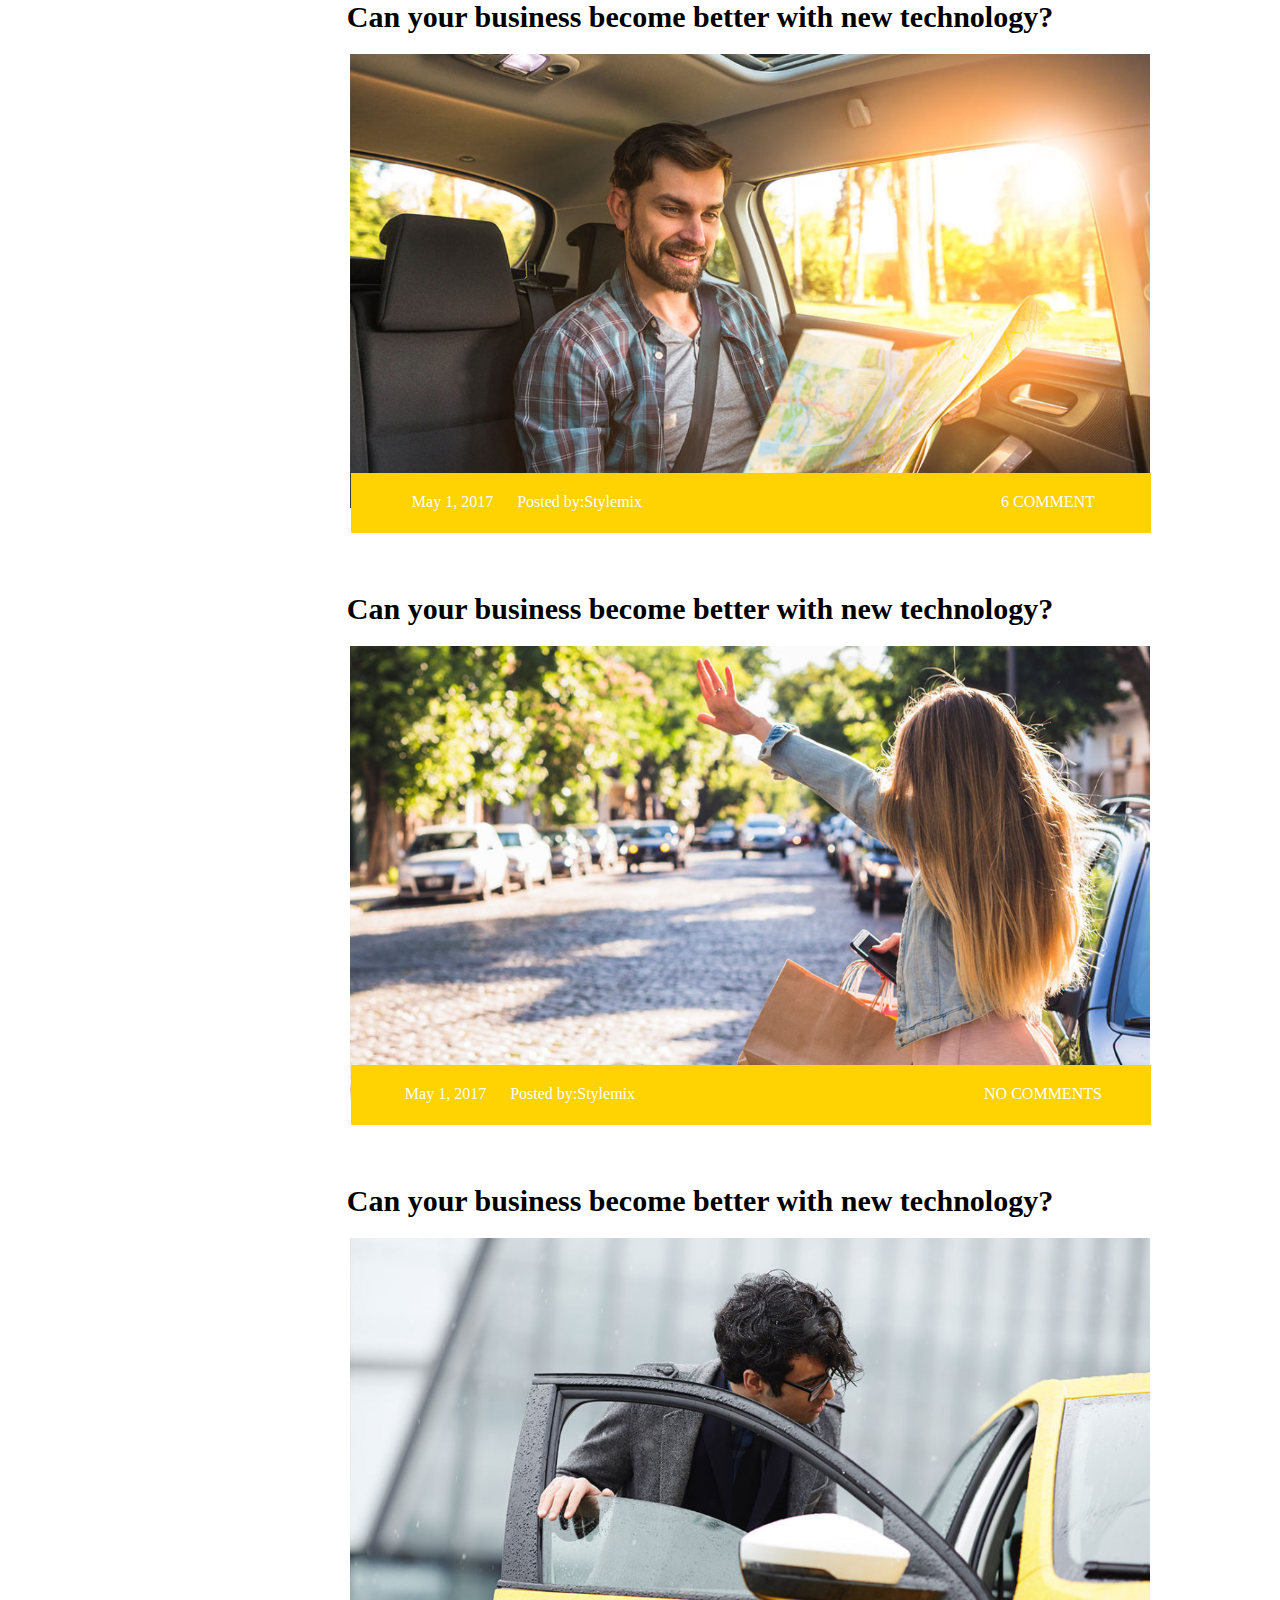
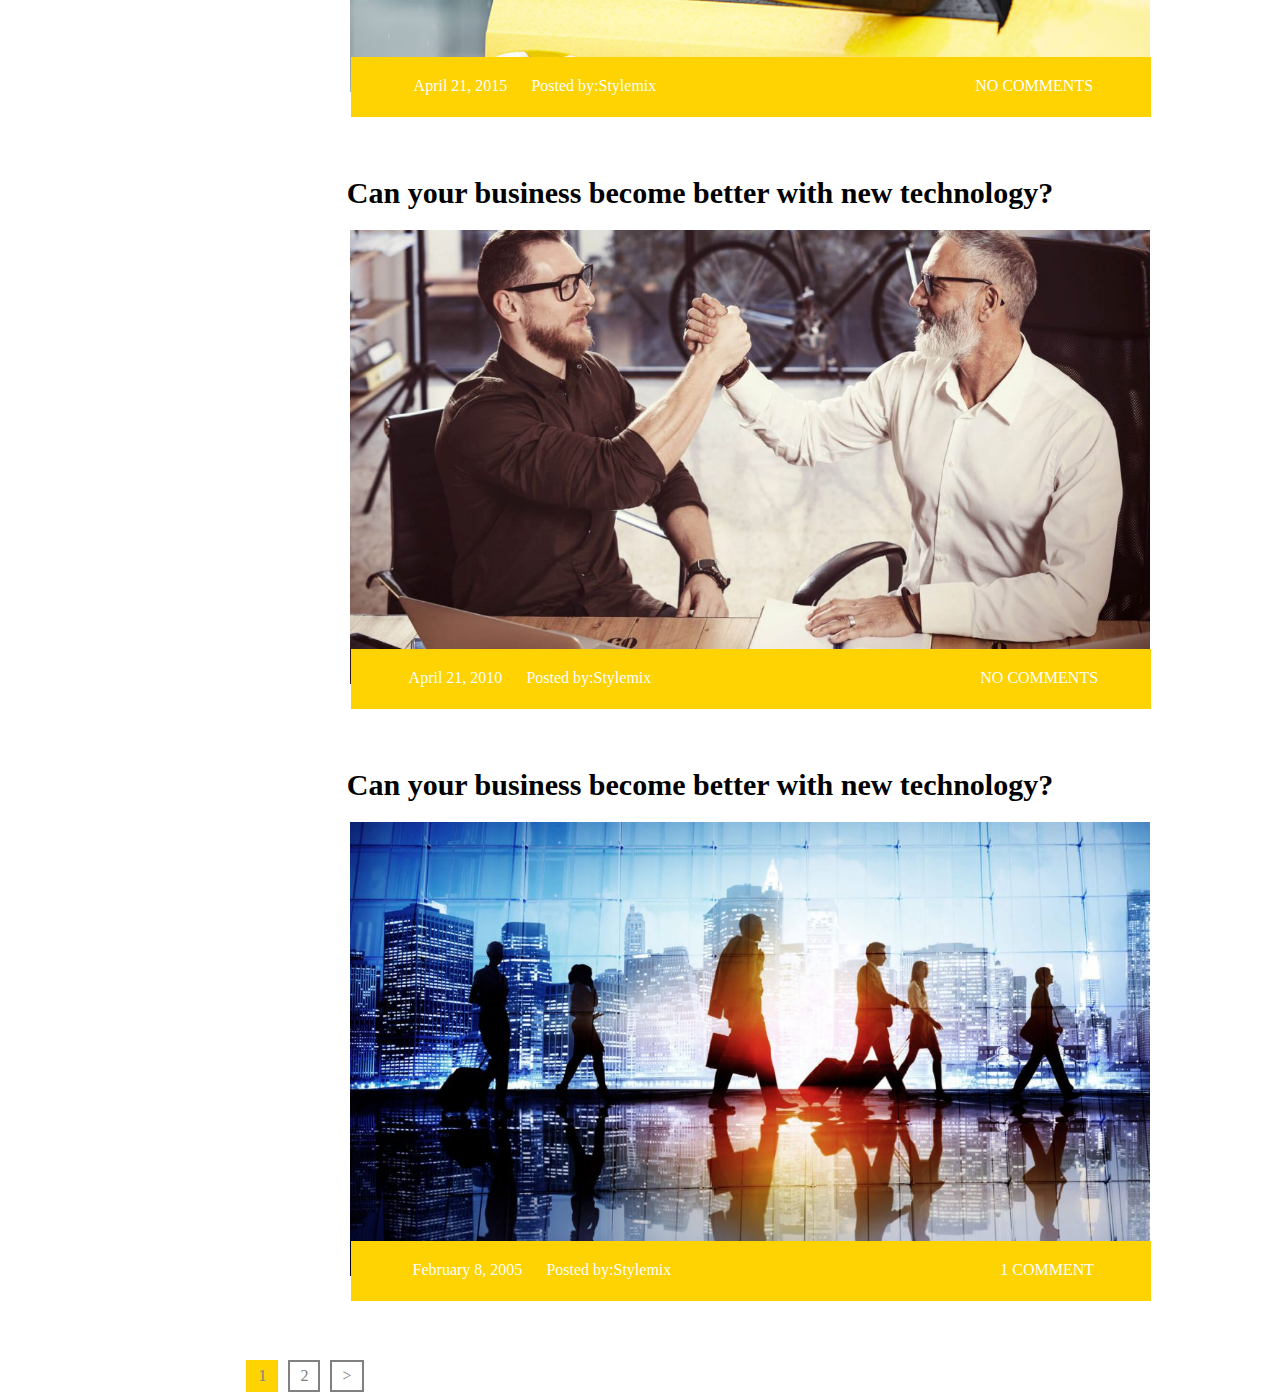
==== commit 0d7a1e5b: "19-award-by amir" ====
--- a/index.html
+++ b/index.html
@@ -2,10 +2,8 @@
 <html lang="en">
   <head>
     <meta charset="UTF-8" />
-    <meta http-equiv="X-UA-Compatible" content="IE=edge" />
     <meta name="viewport" content="width=device-width, initial-scale=1.0" />
-    <title>Pearl Taxi</title>
-
+    <title>Document</title>
     <link rel="stylesheet" href="style.css" />
     <link
       rel="stylesheet"
@@ -14,969 +12,219 @@
       crossorigin="anonymous"
       referrerpolicy="no-referrer"
     />
-    <link
-      rel="stylesheet"
-      href="https://cdnjs.cloudflare.com/ajax/libs/animate.css/4.1.1/animate.min.css"
-    />
-    <link
-      rel="stylesheet"
-      href="https://cdnjs.cloudflare.com/ajax/libs/font-awesome/6.4.0/css/all.min.csshttps://cdnjs.cloudflare.com/ajax/libs/font-awesome/6.4.0/css/all.min.css"
-    />
-    <link rel="stylesheet" href="style.css" />
-    <link rel="stylesheet" href="css/fontawesome.css" />
-    <link rel="stylesheet" href="css/solid.css" />
-    <link
-      rel="stylesheet"
-      href="https://cdn.linearicons.com/free/1.0.0/icon-font.min.css"
-    />
-    <script
-      src="https://kit.fontawesome.com/14d0158c92.js"
-      crossorigin="anonymous"
-    ></script>
   </head>
   <body>
-    <!-- heaeder html code [start] -->
-    <div class="header">
-      <!-- Top-header html code [start] -->
-      <div class="Top-header">
-        <!-- envato-market html code [start] -->
-        <div class="envato-market">
-          <svg
-            xmlns="http://www.w3.org/2000/svg"
-            baseProfile="tiny"
-            viewBox="0 0 304 36"
+    <!-- MAIN LEFT AWARD START -->
+    <div class="main-left-award">
+      <!-- AWARDS LEFT FIVEPIC TEXT START  -->
+      <div class="awards-left-fivepic-text">
+        <!-- FIRST  TECH START  -->
+        <div class="fivepic-text">
+          <a href="#">Can your business become better with new technology?</a>
+          <div class="pics-main">
+            <img src="images/first.jpg" alt="" />
+          </div>
+          <div class="texts-aftertext">
+            <i
+              class="fa-regular fa-calendar-days"
+              style="
+                color: #ffffff;
+                background-color: var(--yellow);
+                margin-right: 5px;
+              "
+            ></i>
+            <p style="margin-right: 15px">May 1, 2017</p>
+            <i
+              class="fa-regular fa-user"
+              style="
+                color: #ffffff;
+                background-color: var(--yellow);
+                margin-right: 5px;
+              "
+            ></i>
+            <p style="margin-right: 350px">Posted by:Stylemix</p>
+            <i
+              class="fa-regular fa-comment fa-flip-horizontal"
+              style="
+                color: #ffffff;
+                background-color: var(--yellow);
+                cursor: pointer;
+                margin-right: 5px;
+              "
+            ></i>
+            <p style="cursor: pointer">6 COMMENT</p>
+          </div>
+        </div>
+        <!-- FIRST  TECH END  -->
+        <!-- WEB DESIGNER START -->
+        <div class="fivepic-text">
+          <a href="#">Can your business become better with new technology?</a>
+          <div class="pics-main">
+            <img src="images/two.jpg" alt="" />
+          </div>
+          <div class="texts-aftertext">
+            <i
+              class="fa-regular fa-calendar-days"
+              style="
+                color: #ffffff;
+                background-color: var(--yellow);
+                margin-right: 5px;
+              "
+            ></i>
+            <p style="margin-right: 15px">May 1, 2017</p>
+            <i
+              class="fa-regular fa-user"
+              style="
+                color: #ffffff;
+                background-color: var(--yellow);
+                margin-right: 5px;
+              "
+            ></i>
+            <p style="margin-right: 340px">Posted by:Stylemix</p>
+            <i
+              class="fa-regular fa-comment fa-flip-horizontal"
+              style="
+                color: #ffffff;
+                background-color: var(--yellow);
+                cursor: pointer;
+                margin-right: 5px;
+              "
+            ></i>
+            <p style="cursor: pointer">NO COMMENTS</p>
+          </div>
+        </div>
+        <!-- WEB DESIGNER END -->
+        <!-- PRINT DESIGN START -->
+        <div class="fivepic-text">
+          <a href="#">Can your business become better with new technology?</a>
+          <div class="pics-main">
+            <img src="images/three.jpg" alt="" />
+          </div>
+          <div class="texts-aftertext">
+            <i
+              class="fa-regular fa-calendar-days"
+              style="
+                color: #ffffff;
+                background-color: var(--yellow);
+                margin-right: 5px;
+              "
+            ></i>
+            <p style="margin-right: 15px">April 21, 2015</p>
+            <i
+              class="fa-regular fa-user"
+              style="
+                color: #ffffff;
+                background-color: var(--yellow);
+                margin-right: 5px;
+              "
+            ></i>
+            <p style="margin-right: 310px">Posted by:Stylemix</p>
+            <i
+              class="fa-regular fa-comment fa-flip-horizontal"
+              style="
+                color: #ffffff;
+                background-color: var(--yellow);
+                cursor: pointer;
+                margin-right: 5px;
+              "
+            ></i>
+            <p style="cursor: pointer">NO COMMENTS</p>
+          </div>
+        </div>
+        <!-- PRINT DESIGN END -->
+        <!-- DIGITAL LENDING START-->
+        <div class="fivepic-text">
+          <a href="#">Can your business become better with new technology?</a>
+          <div class="pics-main">
+            <img src="images/four.jpg" alt="" />
+          </div>
+          <div class="texts-aftertext">
+            <i
+              class="fa-regular fa-calendar-days"
+              style="
+                color: #ffffff;
+                background-color: var(--yellow);
+                margin-right: 5px;
+              "
+            ></i>
+            <p style="margin-right: 15px">April 21, 2010</p>
+            <i
+              class="fa-regular fa-user"
+              style="
+                color: #ffffff;
+                background-color: var(--yellow);
+                margin-right: 5px;
+              "
+            ></i>
+            <p style="margin-right: 320px">Posted by:Stylemix</p>
+            <i
+              class="fa-regular fa-comment fa-flip-horizontal"
+              style="
+                color: #ffffff;
+                background-color: var(--yellow);
+                cursor: pointer;
+                margin-right: 5px;
+              "
+            ></i>
+            <p style="cursor: pointer">NO COMMENTS</p>
+          </div>
+        </div>
+        <!-- DIGITAL LENDING END -->
+        <!-- TOWER HALL START -->
+        <div class="fivepic-text">
+          <a href="#">Can your business become better with new technology?</a>
+          <div class="pics-main">
+            <img src="images/five.jpg" alt="" />
+          </div>
+          <div class="texts-aftertext">
+            <i
+              class="fa-regular fa-calendar-days"
+              style="
+                color: #ffffff;
+                background-color: var(--yellow);
+                margin-right: 5px;
+              "
+            ></i>
+            <p style="margin-right: 15px">February 8, 2005</p>
+            <i
+              class="fa-regular fa-user"
+              style="
+                color: #ffffff;
+                background-color: var(--yellow);
+                margin-right: 5px;
+              "
+            ></i>
+            <p style="margin-right: 320px">Posted by:Stylemix</p>
+            <i
+              class="fa-regular fa-comment fa-flip-horizontal"
+              style="
+                color: #ffffff;
+                background-color: var(--yellow);
+                cursor: pointer;
+                margin-right: 5px;
+              "
+            ></i>
+            <p style="cursor: pointer">1 COMMENT</p>
+          </div>
+        </div>
+        <!-- TOWER HALL END -->
+        <!-- CHANGE PAGES START -->
+        <div class="change-pages">
+          <p
+            style="
+              background-color: var(--yellow);
+              border: 2px solid var(--yellow);
+            "
           >
-            <path
-              fill="#81B441"
-              d="M22.038 6.715c-.865-.48-3.344-.183-6.322.738-5.212 3.562-9.61 8.811-9.917 17.238-.056.202-.57-.027-.672-.09-1.407-2.697-1.965-5.538-.79-9.635.219-.365-.497-.814-.626-.685-.258.258-1.333 1.404-2.047 2.642-3.54 6.141-1.225 14.009 4.968 17.453 6.192 3.449 14.011 1.224 17.459-4.97 3.989-7.148.285-21.385-2.053-22.691z"
-            />
-            <g fill="#fff">
-              <path
-                d="M44.202 10.145c-7.342 0-12.671 5.458-12.671 12.978 0 7.582 5.315 12.877 12.927 12.877 3.845 0 6.888-1.202 9.309-3.677.723-.781.801-1.533.801-1.821 0-1.226-.912-2.117-2.168-2.117-.633 0-1.163.239-1.77.801-1.371 1.277-3.176 2.582-6.172 2.582-4.166 0-7.554-3.128-7.768-7.145h16.581c1.803 0 2.679-.843 2.679-2.576 0-.51 0-.879-.103-1.605-.893-6.447-5.246-10.297-11.645-10.297zm0 4.026c3.981 0 6.536 2.537 6.693 6.632h-14.2c.373-3.789 3.577-6.632 7.507-6.632zM71.785 10.145c-3.335 0-6.637 1.918-7.927 4.581v-1.646c0-2.55-1.976-2.679-2.372-2.679-1.171 0-2.423.704-2.423 2.679v19.881c0 2.648 2.104 2.782 2.525 2.782.421 0 2.526-.134 2.526-2.782v-10.657c0-4.637 2.628-7.876 6.39-7.876 3.644 0 5.416 2.391 5.416 7.312v11.222c0 2.648 2.105 2.782 2.526 2.782.421 0 2.525-.134 2.525-2.782v-12.81c0-4.838-2.414-10.007-9.186-10.007zM103.825 10.402c-1.167 0-2.014.681-2.518 2.02l-6.911 17.378-6.858-17.378c-.537-1.36-1.377-2.02-2.569-2.02-1.393 0-2.526 1.087-2.526 2.423 0 .331.038.759.317 1.429l7.942 18.753c.946 2.262 2.503 2.737 3.643 2.737 1.139 0 2.696-.475 3.645-2.736l7.994-18.857c.273-.662.315-1.147.315-1.377 0-1.352-1.065-2.372-2.474-2.372zM118.513 10.145c-3.231 0-6.24.9-8.472 2.532-.757.522-1.125 1.174-1.125 1.993 0 1.128.861 2.012 1.963 2.012.476 0 1.01-.19 1.499-.532 1.919-1.279 3.722-1.876 5.673-1.876 3.735 0 5.879 1.899 5.879 5.212v.549c-8.384.009-16.91 1.022-16.91 8.315 0 5.249 4.486 7.599 8.932 7.599 3.54 0 6.368-1.403 8.182-4.059v1.277c0 1.902 1.277 2.576 2.373 2.576.231 0 2.269-.072 2.269-2.576v-13.373c-.002-6.042-3.839-9.649-10.263-9.649zm4.354 13.609h1.063v1.164c0 4.256-2.71 7.006-6.903 7.006-1.138 0-4.852-.265-4.852-3.676-.001-4.029 6.101-4.494 10.692-4.494zM141.928 14.991c2.21 0 2.322-1.72 2.322-2.064 0-1.023-.61-2.116-2.322-2.116h-4.545v-4.596c0-2.053-1.332-2.782-2.474-2.782-.421 0-2.525.134-2.525 2.782v21.829c0 5.037 2.485 7.7 7.187 7.7 1.217 0 2.402-.215 3.178-.576.889-.444 1.398-1.173 1.398-2 0-1.167-.847-2.014-2.014-2.014-.225 0-.546.056-.9.158-.433.108-.726.15-1.046.15-1.913 0-2.804-1.249-2.804-3.931v-12.54h4.545zM158.631 10.145c-7.64 0-13.183 5.415-13.183 12.875 0 3.632 1.343 6.942 3.78 9.321 2.419 2.359 5.758 3.659 9.402 3.659 7.544 0 13.234-5.58 13.234-12.979.001-7.461-5.566-12.876-13.233-12.876zm0 21.573c-5.239 0-7.979-4.375-7.979-8.697 0-5.939 4.136-8.644 7.979-8.644s7.979 2.705 7.979 8.644c0 5.975-4.136 8.697-7.979 8.697z"
-              />
-            </g>
-            <g fill="#81B441">
-              <path
-                d="M211.554 11.937c-.739-.805-1.655-1.403-2.725-1.777-1.951-.68-4.619-.735-6.739-.061-.994.316-1.909.754-2.722 1.302-.815.552-1.53 1.207-2.126 1.947-.187.231-.363.47-.527.715-.52-1.284-1.285-2.283-2.288-2.978-1.401-.972-3.205-1.465-5.363-1.465-1.102 0-2.146.176-3.105.522-.947.342-1.823.815-2.604 1.404-.767.579-1.448 1.273-2.023 2.061v-2.787c0-.418-.339-.757-.757-.757h-1.219c-.418 0-.757.339-.757.757v23.98c0 .418.339.757.757.757h1.219c.418 0 .757-.339.757-.757v-15.087c.14-.709.395-1.502.759-2.359.368-.865.874-1.691 1.504-2.451.617-.744 1.387-1.373 2.288-1.871.872-.481 1.92-.725 3.114-.725.873 0 1.69.102 2.426.305.689.19 1.266.511 1.763.982.493.469.886 1.122 1.169 1.94.296.854.446 1.967.446 3.309v15.957c0 .418.339.757.757.757h1.197c.418 0 .757-.339.757-.757l-.002-15.906c.025-.361.117-.778.272-1.238.16-.473.387-.957.675-1.44.292-.49.654-.975 1.077-1.445.41-.457.902-.872 1.464-1.233.559-.36 1.203-.655 1.911-.879.705-.221 1.502-.339 2.368-.353l.155-.001c.806 0 1.562.101 2.247.303.688.202 1.264.541 1.761 1.04.496.495.892 1.196 1.178 2.08.299.925.451 2.121.451 3.557v15.515c0 .418.339.757.757.757h1.197c.418 0 .757-.339.757-.757v-15.515c0-1.664-.187-3.111-.555-4.302-.377-1.224-.94-2.249-1.671-3.046zM235.82 33.56c-.07-.337-.129-.697-.178-1.083-.05-.392-.089-.804-.117-1.239-.029-.434-.043-.857-.043-1.27v-12.012c0-1.355-.234-2.573-.697-3.62-.467-1.055-1.129-1.945-1.969-2.646-.828-.689-1.823-1.215-2.957-1.561-2.266-.689-5.181-.69-7.45.098-1.161.401-2.186.958-3.045 1.656-.869.708-1.554 1.542-2.035 2.481-.489.953-.737 1.968-.737 3.015 0 .407.322.741.729.756l1.197.044c.202.016.404-.069.553-.211.148-.142.232-.339.232-.545 0-.705.161-1.344.494-1.953.339-.62.814-1.166 1.413-1.623.615-.47 1.354-.843 2.197-1.111.852-.27 1.797-.407 2.807-.407 2.149 0 3.805.496 4.92 1.474 1.101.967 1.637 2.31 1.637 4.108v2.745h-4.984c-1.783 0-3.413.191-4.847.568-1.45.383-2.701.925-3.721 1.612-1.049.708-1.863 1.575-2.421 2.575-.564 1.011-.85 2.127-.85 3.316 0 1.061.197 2.05.584 2.939.389.895.953 1.676 1.674 2.323.716.642 1.585 1.143 2.583 1.491.986.344 2.095.519 3.297.519 1.255 0 2.417-.139 3.451-.414 1.031-.272 1.979-.651 2.817-1.125.839-.475 1.585-1.033 2.22-1.66l.275-.281.024.315c.071.837.195 1.568.371 2.175.093.324.39.547.727.547h1.374c.418 0 .757-.339.757-.757v-.199c0-.104-.022-.208-.064-.303-.081-.187-.155-.435-.218-.737zm-11.734-.248c-.825 0-1.58-.122-2.247-.365-.66-.239-1.235-.571-1.708-.987-.466-.409-.833-.891-1.091-1.43-.253-.531-.38-1.107-.38-1.714 0-.768.189-1.455.578-2.102.396-.658.978-1.234 1.731-1.715.783-.499 1.758-.895 2.9-1.177 1.163-.287 2.503-.433 3.985-.433h4.917v4.774c-.357.761-.799 1.452-1.315 2.058-.546.641-1.189 1.198-1.913 1.658-.722.459-1.547.816-2.452 1.061-.913.246-1.924.372-3.005.372zM250.599 9.913c-.244-.094-.527-.166-.863-.218-.319-.051-.687-.076-1.093-.076-2.123 0-3.924.544-5.352 1.615-.644.482-1.216 1.046-1.715 1.688v-2.102c0-.418-.339-.757-.757-.757h-1.197c-.418 0-.757.339-.757.757v23.98c0 .418.339.757.757.757h1.197c.418 0 .757-.339.757-.757v-15.646c.18-.986.466-1.908.851-2.744.383-.833.875-1.564 1.463-2.172.579-.598 1.273-1.074 2.062-1.416.787-.341 1.692-.514 2.691-.514.251 0 .492.013.723.039l.735.088c.198.024.4-.031.558-.153.158-.123.261-.304.287-.503l.133-1.064c.042-.347-.155-.677-.48-.802zM260.642 21.099l10.484-9.725c.228-.212.303-.541.19-.832-.114-.289-.393-.48-.704-.48h-1.707c-.19 0-.374.072-.513.202l-10.911 10.09-1.538 1.454v-21.051c0-.418-.339-.757-.757-.757h-1.197c-.418 0-.757.339-.757.757v34.043c0 .418.339.757.757.757h1.197c.418 0 .757-.339.757-.757v-9.582l2.687-2.31 10.541 12.383c.144.169.355.266.576.266h1.573c.418 0 .757-.339.757-.757 0-.244-.116-.461-.295-.599l-11.14-13.102zM288.498 12.708c-.873-.976-1.929-1.745-3.139-2.281-2.474-1.098-5.643-1.093-8.216.154-1.307.633-2.462 1.528-3.435 2.66-.964 1.121-1.738 2.475-2.299 4.024-.559 1.547-.843 3.256-.843 5.079v.975c0 1.827.292 3.531.869 5.064.577 1.539 1.384 2.888 2.396 4.008 1.016 1.127 2.22 2.019 3.578 2.651 1.366.635 2.853.957 4.42.957 1.015 0 1.963-.104 2.815-.309.853-.206 1.645-.495 2.353-.861.713-.369 1.361-.818 1.925-1.333.557-.509 1.056-1.081 1.486-1.701.235-.341.154-.807-.184-1.047l-.842-.598c-.33-.236-.788-.169-1.036.154-.462.597-.945 1.091-1.437 1.47-.491.379-1.009.686-1.54.911-.532.227-1.096.388-1.675.481-1.725.278-3.632.16-5.208-.618-1.041-.514-1.957-1.223-2.72-2.109-.77-.893-1.384-1.961-1.823-3.177-.441-1.219-.664-2.547-.664-3.943v-.551h17.218c.418 0 .757-.339.757-.757v-1.396c0-1.602-.243-3.09-.721-4.422-.485-1.342-1.169-2.514-2.035-3.485zm-4.19.263c.876.432 1.632 1.024 2.248 1.757.625.747 1.117 1.63 1.461 2.623.298.858.47 1.767.512 2.707h-15.079c.155-.911.406-1.775.75-2.58.444-1.037 1.027-1.954 1.734-2.722.699-.759 1.518-1.36 2.435-1.789 1.795-.838 4.188-.855 5.939.004zM303.675 33.715c-.071-.401-.446-.661-.852-.617-.403.058-.778.106-1.124.141-.654.069-1.575.107-2.316-.108-.303-.087-.566-.255-.806-.518-.251-.272-.459-.683-.617-1.219-.17-.577-.257-1.363-.257-2.335v-16.264h4.696c.418 0 .757-.339.757-.757v-1.219c0-.418-.339-.757-.757-.757h-4.696v-5.715c0-.418-.339-.757-.757-.757h-1.219c-.418 0-.757.339-.757.757v5.715h-3.676c-.418 0-.757.339-.757.757v1.219c0 .418.339.757.757.757h3.676v16.265c0 1.26.121 2.335.36 3.195.252.907.631 1.649 1.128 2.207.511.573 1.142.983 1.877 1.215.677.215 1.448.324 2.29.324l.583-.012c.234-.008.475-.024.732-.047l.713-.08c.275-.037.522-.095.735-.172.345-.126.55-.481.487-.843l-.2-1.132z"
-              />
-            </g>
-          </svg>
-        </div>
-        <!-- envato-market html code [end] -->
-        <!-- themes html code [start] -->
-        <div class="themes">
-          <a href="#">
-            More themes
-            <i class="fa-solid fa-angle-down" style="color: #f5f5f5"></i>
-          </a>
-          <div class="more-themes">
-            <ul>
-              <li class="theme-select">
-                <a href="">Consulting <span>Business</span></a>
-                <img src="Image/Consulting.jpg" alt="" />
-              </li>
-              <li class="theme-select">
-                <a href="">Motors <span>Car Dealer</span></a>
-                <img src="Image/Motors.jpg" alt="" />
-              </li>
-              <li class="theme-select">
-                <a href="">Masterstudy <span>Education</span></a>
-                <img src="Image/Masterstudy.jpg" alt="" />
-              </li>
-              <li class="theme-select">
-                <a href="">Pearl <span>Business</span></a>
-                <img src="Image/Pearl.jpg" alt="" />
-              </li>
-              <li class="theme-select">
-                <a href="">Splash<span>Sport</span> </a>
-                <img src="Image/Splash.jpg" alt="" />
-              </li>
-              <li class="theme-select">
-                <a href="">Crypterio<span>Technology</span> </a>
-                <img src="Image/Crypterio.jpg" alt="" />
-              </li>
-              <li class="theme-select">
-                <a href="">Companion<span>Business</span> </a>
-                <img src="Image/Companion.jpg" alt="" />
-              </li>
-              <li class="theme-select">
-                <a href="">Sequoia <span>Business</span></a>
-                <img src="Image/Sequoia.jpg" alt="" />
-              </li>
-              <li class="theme-select">
-                <a href="">Transcargo<span>Logistics</span> </a>
-                <img src="Image/Transcargo.jpg" alt="" />
-              </li>
-              <li class="theme-select">
-                <a href="">Health Coach<span>Beauty & Health</span> </a>
-                <img src="Image/Pearl.jpg" alt="" />
-              </li>
-              <li class="theme-select">
-                <a href="">Smarty<span>Education</span> </a>
-                <img src="Image/Smarty.jpg" alt="" />
-              </li>
-              <li class="theme-select">
-                <a href="">Homepress <span>Real Estate</span></a>
-                <img src="Image/Homepress.jpg" alt="" />
-              </li>
-              <li class="theme-select">
-                <a href="">Manufacturer<span>Business</span> </a>
-                <img src="Image/Manufacturer.jpg" alt="" />
-              </li>
-              <li class="theme-select">
-                <a href="">Hotello <span>Travel</span></a>
-                <img src="Image/Hotello.jpg" alt="" />
-              </li>
-              <li class="theme-select">
-                <a href="">Betop<span>Education</span> </a>
-                <img src="Image/Becoach.jpg" alt="" />
-              </li>
-            </ul>
-          </div>
-        </div>
-        <!-- themes html code [end] -->
-        <!-- switcher-center html code [start] -->
-        <div class="switcher-center">
-          <!-- Customiz html code [start] -->
-          <div class="Customiz">
-            <div>
-              <a href="#">
-                <i class="fa-solid fa-gear"></i>
-                <div class="free-quote">
-                  <span> Theme Customization </span>
-                  <span class="green"> Get a free quote </span>
-                </div>
-              </a>
-            </div>
-          </div>
-          <!-- Customiz html code [end] -->
-          <!-- switcher-link html code [start] -->
-          <div class="switcher-link">
-            <div class="youtube">
-              <a href="#">
-                <i class="fa-brands fa-youtube"></i>
-                <span>Tutorials</span>
-              </a>
-            </div>
-            <div class="blog">
-              <a href="#">
-                <i class="fa-brands fa-wordpress"></i>
-                <span>Blog</span>
-              </a>
-            </div>
-          </div>
-          <!-- switcher-link html code [end] -->
-        </div>
-        <!-- switcher-center html code [end] -->
-        <!-- purchase html code [start] -->
-        <div class="purchase">
-          <!-- buy html code [start] -->
-          <div class="buy">
-            <a href="#">Buy now</a>
-          </div>
-          <!-- buy html code [end] -->
-          <!-- remove html code [start] -->
-          <div class="remove">
-            <a href="">
-              <i class="fa-regular fa-x"></i>
-              Remove Frame
-            </a>
-          </div>
-          <!-- remove html code [end] -->
-        </div>
-        <!-- purchase html code [end] -->
+            1
+          </p>
+          <p>2</p>
+          <p>></p>
+        </div>
+        <!-- CHANGE PAGES END -->
       </div>
-      <!-- Top-header html code [end] -->
-      <!-- bottom-header html code [strart] -->
-      <div class="bottom-header">
-        <!-- header-logo html code [strart] -->
-        <div class="header-logo">
-          <a href="">
-            <img src="Image/logo.jpg" alt="" />
-          </a>
-        </div>
-        <!-- header-logo html code [end] -->
-        <!-- header-links html code [strart] -->
-        <div class="header-links">
-          <!-- header-navigation html code [strart] -->
-          <ul class="header-navigation">
-            <!-- header-bar html code [strart] -->
-            <li class="header-bar">
-              <a href="#">Home</a>
-            </li>
-            <li class="header-bar">
-              <a href="" href#="">Services</a>
-            </li>
-            <li class="header-bar">
-              <a href="" href#="">Pricing</a>
-            </li>
-            <li class="header-bar">
-              <a href="" href#="">Feedback</a>
-            </li>
-            <li class="header-bar">
-              <a href="" href#="">News</a>
-            </li>
-            <!-- header-bar html code [end] -->
-            <!-- top-Elements html code [start] -->
-            <li class="top-Elements">
-              <a href="" href#="">Elements</a>
-              <!-- Elements html code [start] -->
-              <ul class="Elements">
-                <li class="elemenet elemenet-first">
-                  <a href=""> <span> Elements 1</span></a>
-                  <ul>
-                    <li><a href="">Buttons</a></li>
-                    <li><a href="">Counters</a></li>
-                    <li><a href="">Carousel</a></li>
-                    <li><a href="">Contacts</a></li>
-                    <li><a href="">CTA</a></li>
-                    <li><a href="">Donations</a></li>
-                    <li><a href="">Google map</a></li>
-                  </ul>
-                </li>
-                <li class="elemenet">
-                  <a href=""><span> Elements 2</span></a>
-                  <ul>
-                    <li><a href="">History</a></li>
-                    <li><a href="">Icons</a></li>
-                    <li><a href="">Icon list </a></li>
-                    <li><a href="">Icon boxes </a></li>
-                    <li><a href="">Infobox</a></li>
-                    <li><a href="">Open hours</a></li>
-                    <li><a href="">Partners</a></li>
-                  </ul>
-                </li>
-                <li class="elemenet">
-                  <a href=""><span> Elements 3</span></a>
-                  <ul>
-                    <li><a href="">Projects Carousel</a></li>
-                    <li><a href="">Post timeline</a></li>
-                    <li><a href="">Projects Gallery</a></li>
-                    <li><a href="">Progress</a></li>
-                    <li><a href="">Pricing plans</a></li>
-                    <li><a href="">Recent posts</a></li>
-                    <li><a href="">Services</a></li>
-                  </ul>
-                </li>
-                <li class="elemenet">
-                  <a href=""><span> Elements 4</span></a>
-                  <ul>
-                    <li><a href="">Schedule</a></li>
-                    <li><a href="">Staff grid</a></li>
-                    <li><a href="">Staff list</a></li>
-                    <li><a href="">Services Price list</a></li>
-                    <li><a href="">Separator</a></li>
-                    <li><a href="">Success stories</a></li>
-                    <li><a href="">Testimonials</a></li>
-                  </ul>
-                </li>
-                <li class="elemenet">
-                  <a href=""><span> Elements 5</span></a>
-                  <ul>
-                    <li><a href="">Albums</a></li>
-                    <li><a href="">Album info</a></li>
-                    <li><a href="">Header builder</a></li>
-                    <li><a href="">Video</a></li>
-                    <li><a href="">Vacancies</a></li>
-                    <li><a href="">Video list</a></li>
-                    <li><a href="">Upcoming event</a></li>
-                  </ul>
-                </li>
-              </ul>
-              <!-- Elements html code [end] -->
-            </li>
-            <!-- top-Elements html code [end] -->
-          </ul>
-          <!-- header-navigation html code [strart] -->
-        </div>
-        <!-- header-links html code [end] -->
-        <!-- call-number html code [start] -->
-        <div class="call-number">
-          <div class="phone-icon">
-            <i class="fa-solid fa-phone"></i>
-          </div>
-
-          <div class="call-now">
-            <span>call now</span>
-            <a href="#">+1212-226-3126</a>
-          </div>
-        </div>
-        <!-- call-number html code [end] -->
-      </div>
-      <!-- bottom-header html code [end] -->
+      <!-- AWARDS LEFT FIVEPIC TEXT END  -->
     </div>
-
-    <!-- main banner html code [strart] -->
-    <div class="main banner">
-      <div class="demos">
-        <a class="desktop-link" href="#">
-          <i class="fa-sharp fa-solid fa-desktop"></i>
-          <span>Demos</span>
-        </a>
-        <a class="fa-life-ring-link" href="#">
-          <i class="fa-sharp fa-regular fa-life-ring"></i
-          ><span>Documentation</span>
-        </a>
-        <a class="fa-cart-shopping-link" href="#">
-          <i class="fa-sharp fa-solid fa-cart-shopping"></i><span>Buy $59</span>
-        </a>
-        <a class="fa-mobile-link" href="#">
-          <i class="fa-sharp fa-solid fa-mobile"></i
-          ><span>Click to show mobile version</span>
-        </a>
-      </div>
-      <div class="sidebar">
-        <div class="sidebar-svg-top">
-          <svg
-            xmlns="http://www.w3.org/2000/svg"
-            width="18"
-            height="11"
-            viewBox="0 0 18 11"
-          >
-            <path
-              class="cls-1"
-              d="M9,1.009L16.984,5.5,9,9.984,1.016,5.5Z"
-            ></path>
-            <path
-              class="cls-2"
-              d="M0.3,5.814l8.435,4.7a0.545,0.545,0,0,0,.533,0l8.435-4.7a0.6,0.6,0,0,0,0-1.04l-8.435-4.7a0.545,0.545,0,0,0-.533,0L0.3,4.774A0.6,0.6,0,0,0,.3,5.814ZM9,1.258l7.235,4.036L9,9.329,1.765,5.294Z"
-            ></path>
-          </svg>
-        </div>
-        <div class="sidebar-svg-mid">
-          <svg
-            xmlns="http://www.w3.org/2000/svg"
-            width="18"
-            height="11"
-            viewBox="0 0 18 11"
-          >
-            <path
-              class="cls-1"
-              d="M9,1.009L16.984,5.5,9,9.984,1.016,5.5Z"
-            ></path>
-            <path
-              class="cls-2"
-              d="M0.3,5.814l8.435,4.7a0.545,0.545,0,0,0,.533,0l8.435-4.7a0.6,0.6,0,0,0,0-1.04l-8.435-4.7a0.545,0.545,0,0,0-.533,0L0.3,4.774A0.6,0.6,0,0,0,.3,5.814ZM9,1.258l7.235,4.036L9,9.329,1.765,5.294Z"
-            ></path>
-          </svg>
-        </div>
-        <div class="sidebar-svg-bot">
-          <svg
-            xmlns="http://www.w3.org/2000/svg"
-            width="18"
-            height="11"
-            viewBox="0 0 18 11"
-          >
-            <path
-              class="cls-1"
-              d="M9,1.009L16.984,5.5,9,9.984,1.016,5.5Z"
-            ></path>
-            <path
-              class="cls-2"
-              d="M0.3,5.814l8.435,4.7a0.545,0.545,0,0,0,.533,0l8.435-4.7a0.6,0.6,0,0,0,0-1.04l-8.435-4.7a0.545,0.545,0,0,0-.533,0L0.3,4.774A0.6,0.6,0,0,0,.3,5.814ZM9,1.258l7.235,4.036L9,9.329,1.765,5.294Z"
-            ></path>
-          </svg>
-        </div>
-      </div>
-      <!-- main your-destination html code [start] -->
-      <div class="main your-destination">
-        <!-- your-destination-left html code [strart] -->
-        <div class="your-destination-left">
-          <div class="destination">
-            <div class="PRIORITY">
-              <h1>YOUR DESTINATION</h1>
-              <h2>OUR PRIORITY</h2>
-            </div>
-
-            <span
-              >Actually bushwick wayfarers, meditation 90’s ramps <br />
-              pok pok tousled hell of.</span
-            >
-            <div class="google">
-              <a href="#"><img src="Image/appstore.jpg" alt="" /></a>
-              <a href="#"><img src="Image/googleplay.jpg" alt="" /></a>
-            </div>
-          </div>
-        </div>
-        <!-- your-destination-left html code [end] -->
-
-        <!-- your-destination-right html code [start] -->
-        <div class="your-destination-right">
-          <img src="Image/car@2x-882x347.png" alt="" />
-        </div>
-        <!-- your-destination-right html code [end] -->
-      </div>
-      <!-- main your-destination html code [start] -->
-    </div>
-    <!-- main banner html code [end] -->
-
-    <!-- heaeder html code [end] -->
-    <!--back-ground html code [strart] -->
-    <div class="back-ground">
-      <img src="Image/bg_banner_01.jpg" alt="" />
-    </div>
-    <!--back-ground html code [end] -->
-
-    <!--services html code [strart] -->
-    <div class="services">
-      <div><h1>SERVICES</h1></div>
-      <div class="services-image">
-        <div class="taxi-services">
-          <div>
-            <img src="Image/shutterstock_348039290-320x200.jpg" alt="" />
-          </div>
-          <div class="taxi-services-span">
-            <span><strong>Taxi</strong> Service</span>
-          </div>
-        </div>
-        <div class="taxi-services">
-          <div>
-            <img src="Image/shutterstock_1005625339-320x200.jpg" alt="" />
-          </div>
-          <div class="taxi-services-span">
-            <span><strong>Premium Taxi</strong> Service</span>
-          </div>
-        </div>
-
-        <div class="taxi-services">
-          <div>
-            <img src="Image/shutterstock_1007319610-320x200.jpg" alt="" />
-          </div>
-          <div class="taxi-services-span">
-            <span><strong>Delivery</strong> Service</span>
-          </div>
-        </div>
-      </div>
-    </div>
-    <!--services html code [end] -->
-    <!-- CONTAINER ABOUT US START -->
-    <div class="container-aboutus">
-      <!-- PIC ABOUAT US  START -->
-      <div class="pic-aboutus">
-        <img
-          class="animate__animated animate__backInLeft"
-          src="Image/shutterstock_1435322120-555x450.jpg"
-          alt=""
-        />
-      </div>
-      <!-- PIC ABOUAT US  END -->
-      <!-- TITR INFO ABOUT US START  -->
-      <div class="titr-info-aboutus">
-        <!-- TITR ABOUT US START -->
-        <div class="titr-aboutus">
-          <h1 class="animate__animated animate__backInRight">ABOUT US</h1>
-        </div>
-        <!-- TITR ABOUT US END -->
-        <!-- INFO ABOUT US START -->
-        <div class="info-aboutus">
-          <p class="animate__animated animate__backInRight">
-            Hammock next level trust fund, migas church-key <br> godard enamel pin
-            kitsch brooklyn. Ethical lomo <br> succulents woke VHS offal crucifix man
-            braid. Tousled <br> small batch raw denim, tofu YOLO plaid portland <br>
-            selvage. Actually kombucha pug selvage food truck, <br> glossier seitan.
-          </p>
-          <p class="animate__animated animate__backInRight">
-            Humblebrag gochujang roof party occupy tacos poutine <br> cliche truffaut
-            wolf typewriter banh mi four loko activated <br>  charcoal kale chips.
-            Stumptown shabby chic flannel <br> ramps tattooed whatever edison bulb la
-            croix <br> messenger bag art party sustainable asymmetrical.
-          </p>
-        </div>
-        <!-- INFO ABOUT US END -->
-      </div>
-      <!-- TITR INFO ABOUT US END  -->
-    </div>
-    <!-- CONTAINER ABOUT US END -->
-
-<!--Section PRICING PLANS Start-->
-<section class="testimonial-area section-gap">
-  <div class="container">
-      <div class="row d-flex justify-content-center">
-          <div class="menu-content pb-70 col-lg-8">
-              <div class="title text-center">
-                  <h1 class="mb-10">PRICING PLANS</h1>
-              </div>
-          </div>
-      </div>
-  </div>
-</section>
-<!--Section PRICING PLANS End-->
-
-<!--Section number Start-->
-<section class="facts-area">
-  <div class="container">
-      <div class="row">
-          <div class="col-3">
-              <h1>30 K+</h1>
-              <h4>Happy clients</h4>
-          </div>
-          <div class="col-3">
-              <h1>10 K</h1>
-              <h4>Years of Experience</h4>
-          </div>
-          <div class="col-3">
-              <h1>48</h1>
-              <h4>Professional Drivers</h4>
-          </div>
-          <div class="col-3">
-              <h1>4 K+</h1>
-              <h4>Cargo delivered</h4>
-          </div>
-      </div>
-  </div>
-</section>
-<!--Section number End-->
-
-<!--Section WHY CHOOSE US Start-->
-<section class="services-area section-gap">
-  <div class="container">
-      <div class="row d-flex justify-content-center">
-          <div class="menu-content col-lg-7">
-              <div class="title text-center">
-                  <h1 class="mb-10">WHY CHOOSE US</h1>
-                  <p>Podcasting operational change management inside of workflows to establish a framework. Taking seamless key performance indicators offline to maximise the long tail. Keeping your eye on the ball while performing a deep dive on the start-up mentality to derive convergence on cross-platform integration.</p>
-              </div>
-          </div>
-      </div>
-
-      <div class="row padding-bottom">
-          <div class="col-4">
-              <div class="icon-box">
-                  <i class="lnr lnr-pie-chart"></i>
-                  <h3 class="t">OPERATIONAL EXCELLENCE</h3>
-                  <p>Bring to the table win-win survival strategies to ensure proactive domination.</p>
-              </div>
-          </div>
-
-          <div class="col-4">                 
-              <div class="icon-box">
-                  <i class="lnr lnr-laptop-phone"></i>
-                  <h3 class="t">INNOVATIVE SOLUTIONS</h3>
-                  <p>Podcasting operational change management inside of workflows.</p>
-              </div>
-          </div>
-
-          <div class="col-4">            
-              <div class="icon-box">
-                  <i class="lnr lnr-camera"></i>
-                  <h3 class="t">SAFETY FIRST</h3>
-                  <p>Capitalize on low hanging fruit to identify a ballpark value added activity to beta test.</p>
-              </div>
-          </div>
-          
-          <div class="col-4">            
-              <div class="icon-box">
-                  <i class="lnr lnr-camera"></i>
-                  <h3 class="t">BEST SUPPORT</h3>
-                  <p>Everride the digital divide with additional clickthroughs from DevOps.</p>
-              </div>
-          </div>
-      </div>
-  </div>
-</section>
-<!--Section WHY CHOOSE US End-->
-
-<!--Section ORDER TAXI Start-->
-<section class="home-about-area pt-120">
-  <div class="container">
-      <div class="row">
-          <div class="col-6">
-              <img class="img-taxi" src="Image/hand-app.png" alt="">
-          </div>
-          <div class="col-6 title-section">
-              <div class="text">
-                  <h6>ORDER TAXI NOW</h6>
-                  <h2>WITH OUR MOBILE APP</h2>
-              <p>Pok pok tilde flexitarian master cleanse tbh meggings flannel kale chips single-origin coffee dreamcatcher yuccie yr disrupt four dollar toast etsy.</p>
-              <img class="img-GILBERT" src="Image/appstore.png" alt="">
-              <img class="img-GILBERT" src="Image/googleplay.png" alt="">
-              </div>
-          </div>
-      </div>
-  </div>
-</section>
-<!--Section ORDER TAXI End-->
-
-<!--Section partners Start-->
-<section class="brands-logo">
-  <div class="container">
-      <div class="row">
-          <div class="col-3">
-              <img src="images/arcade-1-135x72.jpg" alt="">
-          </div>
-          <div class="col-3">
-              <img src="images/tvc-marketing-1-135x72.jpg" alt="">
-          </div>
-          <div class="col-3">
-              <img src="images/primo-1-135x72.jpg" alt="">
-          </div>
-          <div class="col-3">
-              <img src="images/kphone-1-135x72.jpg" alt="">
-          </div>
-          <div class="col-3">
-              <img src="images/edge-1-135x72.jpg" alt="">
-          </div>
-          <div class="col-3">
-              <img src="images/aramiz-1-135x72.jpg" alt="">
-          </div>
-      </div>
-  </div>
-</section>
-<!--Section partners End-->
-
-    <!-- CONTAINER CLIENTS START -->
-    <div class="container-clients">
-      <!-- OUR CLIENTS PIC START   -->
-      <div class="our-clients-pic">
-        <div class="pic-1"><img src="Image/arcade-1-135x72.jpg" alt="" /></div>
-        <div class="pic-2">
-          <img src="Image/tvc-marketing-1-135x72.jpg" alt="" />
-        </div>
-        <div class="pic-3"><img src="Image/primo-1-135x72.jpg" alt="" /></div>
-        <div class="pic-4"><img src="Image/kphone-1-135x72.jpg" alt="" /></div>
-        <div class="pic-5"><img src="Image/edge-1-135x72.jpg" alt="" /></div>
-        <div class="pic-6"><img src="Image/aramiz-1-135x72.jpg" alt="" /></div>
-      </div>
-      <!-- OUR CLIENTS TITR START -->
-      <div class="our-clients-titr">
-        <h1>OUR CLIENTS FEEDBACK</h1>
-      </div>
-      <!-- OUR CLIENTS TITR END -->
-      <!-- OUR CLIENTS INFO START -->
-      <div class="our-clients-info">
-        <div class="victor">
-          <h2>Victor Porter</h2>
-          <i class="fas fa-star" style="font-size: 15px; color: #ffd201"></i>
-          <i class="fas fa-star" style="font-size: 15px; color: #ffd201"></i>
-          <i class="fas fa-star" style="font-size: 15px; color: #ffd201"></i>
-          <i class="fas fa-star" style="font-size: 15px; color: #ffd201"></i>
-          <i class="fas fa-star" style="font-size: 15px; color: #ffd201"></i>
-          <p>
-            Consulting WordPress Theme is the way to go for financial
-            institutions. We take pride in being a transparent and perfection
-            oriented organization.
-          </p>
-        </div>
-        <div class="david">
-          <h2>David S.Morris</h2>
-          <i class="fas fa-star" style="font-size: 15px; color: #ffd201"></i>
-          <i class="fas fa-star" style="font-size: 15px; color: #ffd201"></i>
-          <i class="fas fa-star" style="font-size: 15px; color: #ffd201"></i>
-          <i class="fas fa-star" style="font-size: 15px; color: #ffd201"></i>
-          <i class="fas fa-star" style="font-size: 15px; color: #ffd201"></i>
-          <p>
-            Prior to joining Consulting WP, Bianca ran a project management
-            software firm in the U.S. and worked in consulting and investment
-            banking.
-          </p>
-        </div>
-        <div class="dalmar">
-          <h2>Dalmar Johnson</h2>
-          <i class="fas fa-star" style="font-size: 15px; color: #ffd201"></i>
-          <i class="fas fa-star" style="font-size: 15px; color: #ffd201"></i>
-          <i class="fas fa-star" style="font-size: 15px; color: #ffd201"></i>
-          <i class="fas fa-star" style="font-size: 15px; color: #ffd201"></i>
-          <i class="fas fa-star" style="font-size: 15px; color: #ffd201"></i>
-          <p>
-            Developer StylemixThemes has gone to great lengths to build each of
-            their 30+ demo sites with attention to industry-specific details.
-          </p>
-        </div>
-      </div>
-      <!-- OUR CLIENTS INFO END -->
-      <!-- CHANGE FEEDBACK START -->
-      <div class="change-feedback">
-        <i class="fas fa-circle" style="font-size: 10px; color: #ffd201"></i>
-        <i class="fas fa-circle" style="font-size: 10px; color: gray"></i>
-      </div>
-      <!-- CHANGE FEEDBACK END -->
-    </div>
-    <!-- CONTAINER CLIENTS END -->
-    <!-- CONTAINER FIRST RIDE START -->
-    <div class="container-first-ride">
-      <!-- PIC TEXT FIRST RIDE START -->
-      <div class="pic-text-first-ride">
-        <div class="for-free">
-          <h1>GET YOUR FIRST RIDE</h1>
-          <h2>FOR FREE</h2>
-          <p style="width: 40%">
-            Humblebrag gochujang roof party occupy tacos poutine cliche truffaut
-            wolf typewriter banh mi four loko activated charcoal kale chips.
-          </p>
-          <button>CALL NOW</button>
-        </div>
-      </div>
-      <!-- PIC TEXT FIRST RIDE END -->
-    </div>
-    <!-- CONTAINER FIRST RIDE START -->
-    <!-- CONTAINER START -->
-    <div class="container-drivers-say">
-      <!-- TITLE DRIVERS SAY START  -->
-      <div class="title-drivers-say">
-        <h1 class="animate__animated animate__fadeInUp">
-          WHAT OUR DRIVERS SAY
-        </h1>
-        <p class="animate__animated animate__fadeInUp">
-          Find out why people love working with StylemixThemes LLC
-        </p>
-      </div>
-      <!-- TITLE DRIVERS SAY END  -->
-      <!-- NEXT PART START -->
-      <div class="next-part">
-        <!-- PIC DRIVERS SAY START  -->
-        <div class="pic-drivers-say">
-          <img src="Image/shutterstock_219466747-260x260.jpg" alt="" />
-        </div>
-        <!-- PIC DRIVERS SAY END  -->
-        <!-- LINE START  -->
-        <div class="line">
-          <h1>,,</h1>
-        </div>
-        <!-- LINE END  -->
-        <!-- TEXT DRIVERS SAY START  -->
-        <div class="text-drivers-say">
-          <h1>Dalmar Johnson</h1>
-          <p>Over 5 years experience</p>
-          <p>
-            Developer StylemixThemes has gone to great lengths to build each of
-            their 30+ demo sites with attention to industry-specific details.
-          </p>
-          <i class="fas fa-circle" style="font-size: 10px; color: #ffd201"></i>
-          <i class="fas fa-circle" style="font-size: 10px; color: gray"></i>
-          <i class="fas fa-circle" style="font-size: 10px; color: gray"></i>
-          <i class="fas fa-circle" style="font-size: 10px; color: gray"></i>
-        </div>
-        <!-- TEXT DRIVERS SAY END  -->
-      </div>
-      <!-- NEXT PART END -->
-    </div>
-    <!-- CONTAINER END -->
-
-    <!--SECTION BECOME A DRIVER HTML [START]-->
-    <section class="SECTION-BECOME-DRIVER">
-      <!--CONTAINER BECOME A DRIVER HTML [START]-->
-      <div class="CONTAINER-BECOME-DRIVER">
-        <!--left part HTML [START]-->
-        <div class="left-part">
-          <img src="Image/shutterstock_370108529.jpg" alt="" />
-        </div>
-        <!--left part HTML [END]-->
-        <!--right part HTML [START]-->
-        <div class="right-part">
-          <!--R TOP HTML [START]-->
-          <div class="right-to-contaner-top">
-            <h1>BECOME A DRIVER</h1>
-            <p>
-              Flexitarian squid craft beer affogato flannel sriracha fanny pack
-              subway tile glossier single-origin coffee drinking vinegar austin
-              wolf.
-            </p>
-          </div>
-          <!--right to contanerb top HTML [END]-->
-          <!--right to contaner bottom M HTML [START]-->
-          <div class="right-to-contaner-bottom">
-            <form>
-              <input type="text" placeholder="First name" />
-              <input type="text" placeholder="Last name" />
-              <input type="text" placeholder="Neigborhood of work" />
-              <input type="text" placeholder="Email" />
-              <input type="text" placeholder="Mobile" />
-              <input type="text" placeholder="Plate" />
-              <b>SUBMIT</b>
-            </form>
-          </div>
-          <!--right to contaner bottom HTML [END]-->
-        </div>
-        <!--right part HTML [END]-->
-      </div>
-      <!--CONTAINER BECOME A DRIVER HTML [END]-->
-    </section>
-    <!--SECTION BECOME A DRIVER HTML [END]-->
-
-    <!--SECTION  LATEST NEWS HTML [START]-->
-    <section class="SECTION-LATEST-NEWS">
-      <!--CONTAINER LATEST NEWS HTML [START]-->
-      <div class="CONTAINER-LATEST-NEWS">
-        <!--text title HTML [START]-->
-        <div class="text-title">
-          <h1>LATEST NEWS</h1>
-        </div>
-        <!--text title HTML [END]-->
-        <!--CONTAINER BOX HTML [START]-->
-        <div class="container-box">
-          <!--box card HTML [START]-->
-          <div class="box-card">
-            <!--top card HTML [SATRT]-->
-            <div class="top-card">
-              <img src="Image/taxi-03-360x230.jpg" alt="" />
-            </div>
-            <!--top card HTML [END]-->
-            <!--bottom card HTML [START]-->
-            <div class="bottom-card">
-              <h5>Can your business become better with new technology?</h5>
-              <p>May 2, 2017</p>
-            </div>
-            <!--bottom card HTML [END]-->
-          </div>
-          <!--box card HTML [END]-->
-
-          <!--box card HTML [START]-->
-          <div class="box-card">
-            <!--top card HTML [SATRT]-->
-            <div class="top-card">
-              <img src="Image/taxi-02-360x230.jpg" alt="" />
-            </div>
-            <!--top card HTML [END]-->
-            <!--bottom card HTML [START]-->
-            <div class="bottom-card">
-              <h5>How to Make a Decent Living as a Web Designer</h5>
-              <p>May 1, 2017</p>
-            </div>
-            <!--bottom card HTML [END]-->
-          </div>
-          <!--box card HTML [END]-->
-
-          <!--box card HTML [START]-->
-          <div class="box-card">
-            <!--top card HTML [SATRT]-->
-            <div class="top-card">
-              <img src="Image/taxi-01-360x230.jpg" alt="" />
-            </div>
-            <!--top card HTML [END]-->
-            <!--bottom card HTML [START]-->
-            <div class="bottom-card">
-              <h5>Fun Examples of CSS Imitating Print Design</h5>
-              <p>April 21, 2015</p>
-            </div>
-            <!--bottom card HTML [END]-->
-          </div>
-          <!--box card HTML [END]-->
-        </div>
-        <!--CONTAINER BOX HTML [END]-->
-      </div>
-      <!--CONTAINER LATEST NEWS HTML [START]-->
-    </section>
-    <!--SECTION LATEST NEWS HTML [END]-->
-
-    <!--SUBSCRIBE TO OUR NEWSLETTER HTML [START]-->
-    <div class="SUBSCRIBE-TO-OUR-NEWSLETTER">
-      <!--CONTAINER YELLOW NSUBSCRIBE  HTML [START]-->
-      <div class="CONTAINER-YELLOW-SUBSCRIBE">
-        <!--left text HTML [START]-->
-        <div class="left-text">
-          <h2>SUBSCRIBE TO OUR NEWSLETTER</h2>
-          <p>Get weekly company news</p>
-        </div>
-        <!--left text HTML [END]-->
-        <!--right search HTML [START]-->
-        <div class="right-searchbox">
-          <form>
-            <input type="text" placeholder="Enter your email" />
-            <span>Subscribe</span>
-          </form>
-        </div>
-        <!--right search HTML [END]-->
-      </div>
-      <!--CONTAINER YELLOW NSUBSCRIBE HTML [END]-->
-    </div>
-    <!--SUBSCRIBE TO OUR NEWSLETTER HTML [END]-->
-
-    <!--SECTION:footer HTML [START]-->
-    <div class="SECTION-footer">
-      <!--ALL CONTAINER FOOTER HTML [START]-->
-      <div class="ALL-CONTAINER-FOOTER">
-        <!--Container footer items HTML [START]-->
-        <div class="Container-footer-items">
-          <!--footer items HTML [START]-->
-          <div class="footer-items">
-            <!--Footer top item HTML [START]-->
-            <div class="Footer-top-item">
-              <img src="Image/logo.jpg" alt="" />
-            </div>
-            <!--Footer top item HTML [END]-->
-            <!--Footer bottom item HTML [START]-->
-            <div class="Footer-bottom-item">
-              <p>
-                Af raclette coloring book, mustache seitan butcher wolf copper
-                mug church-key kogi asymmetrical. Meditation aesthetic tattooed
-                blog vape synth single-origin coffee locavore vinegar
-                humblebrag.
-              </p>
-            </div>
-            <!--Footer bottom item HTML [END]-->
-          </div>
-          <!--footer items HTML [END]-->
-
-          <!--footer items HTML [START]-->
-          <div class="footer-items">
-            <!--Footer top item HTML [START]-->
-            <div class="F-top-item">
-              <h3>COMPANY</h3>
-            </div>
-            <!--Footer top item HTML [END]-->
-            <!--Footer bottom item HTML [START]-->
-            <div class="Footer-bottom-item">
-              <ul>
-                <li><a href="#">Home</a></li>
-                <li><a href="#">How it Work</a></li>
-                <li><a href="#">Why Choose Us</a></li>
-                <li><a href="#">Features</a></li>
-                <li><a href="#">Testimonals</a></li>
-                <li><a href="#">Pricing</a></li>
-              </ul>
-            </div>
-            <!--Footer bottom item HTML [END]-->
-          </div>
-          <!--footer items HTML [END]-->
-
-          <!--footer items HTML [START]-->
-          <div class="footer-items">
-            <!--Footer top item HTML [START]-->
-            <div class="Footer-top-item">
-              <h3>CONTACTS</h3>
-            </div>
-            <!--Footer top item HTML [END]-->
-            <!--Footer bottom item HTML [START]-->
-            <div class="Footer-bottom-item">
-              <p>14 Tottenham Road, N1 4EP London, United Kingdom</p>
-              <p>+1 212-226-3126</p>
-              <div class="ID">info@transcargo.com</div>
-              <p>Mon — Sat: 9AM — 6PM</p>
-            </div>
-            <!--Footer bottom item HTML [END]-->
-          </div>
-          <!--footer items HTML [END]-->
-
-          <!--footer items HTML [START]-->
-          <div class="footer-items">
-            <!--Footer top item HTML [START]-->
-            <div class="Footer-top-item">
-              <h3>SOCIALS</h3>
-            </div>
-            <!--Footer top item HTML [END]-->
-            <!--Footer bottom item HTML [START]-->
-            <div class="Footer-bottom-item">
-              <span class="fa fa-facebook"></span>
-              <span class="fa fa-twitter"></span>
-              <span class="fa fa-instagram"></span>
-              <span>in</span>
-            </div>
-            <!--Footer bottom item HTML [END]-->
-          </div>
-          <!--footer items HTML [END]-->
-          <!--bottom text footer HTML [START]-->
-          <div class="bottom-text-footer">
-            <p>
-              <span>Pearl</span> Multipurpose WordPress Theme by
-              <span>StylemixThemes</span>.
-            </p>
-          </div>
-          <!--bottom text footer HTML [END]-->
-        </div>
-        <!--Container footer items HTML [END]-->
-      </div>
-      <!--ALL CONTAINER FOOTER HTML [END]-->
-    </div>
-    <!--SECTION:footer HTML [END]-->
+    <!-- MAIN LEFT AWARD END -->
   </body>
 </html>
--- a/style.css
+++ b/style.css
@@ -1,1673 +1,86 @@
-* {
-  font-family: HelveticaNeue, "Helvetica Neue", Helvetica, Arial, sans-serif;
-}
-body {
-  margin: 0;
-  font-family: HelveticaNeue, "Helvetica Neue", Helvetica, Arial, sans-serif;
-}
-:root {
-  --black: #232323;
-  --gray: #4f4f4f;
-  --White: #fff;
-  --green: #1bc744;
-  --yellow: #ffd201;
-  --laptopL: 1440px;
-  --laptop: 1024px;
-  --tablet: 768px;
-  --mobile: 375px;
-}
-
-/* header css code [start] */
-.header {
-  position: sticky;
-  z-index: 55555;
-  top: 0;
-}
-/* Top-header css code [start] */
-.Top-header {
-  background: var(--black);
-  display: flex;
-  flex-direction: row;
-  flex-wrap: wrap;
-  align-content: center;
-  justify-content: space-between;
-  align-items: center;
-  padding: 0 10px 8px 8px;
-  color: green;
-  z-index: 11;
-  position: relative;
-}
-
-.Top-header a {
-  color: var(--White);
-  text-decoration: none;
-  font-size: 13px;
-}
-/* envato-market css code [start] */
-.envato-market {
-  position: relative;
-
-  display: inline-block;
-
-  height: 18px;
-  width: 152px;
-}
-/* envato-market css code [end] */
-/* themes css code [start] */
-.themes {
-  border: 1px solid var(--gray);
-  line-height: 28px;
-  padding: 2px 11px 0 12px;
-  position: relative;
-  width: 210px;
-  height: 35px;
-  margin-top: 10px;
-  border-radius: 5px;
-  position: absolute;
-  left: 196px;
-}
-.themes i {
-  position: absolute;
-  right: 6px;
-  top: 12px;
-  width: 9px;
-}
-.themes:hover .more-themes {
-  visibility: visible;
-}
-.more-themes {
-  background-color: #232323;
-  font-size: 12px;
-  z-index: 99;
-  height: 260px;
-  visibility: hidden;
-  overflow-x: hidden;
-}
-
-.more-theme > ul > li {
-  position: absolute;
-}
-.more-themes ul > li {
-  list-style-type: none;
-  /* position: relative; */
-}
-.theme-select:hover img {
-  visibility: visible;
-}
-.theme-select img {
-  position: absolute;
-  left: 100%;
-  width: 300px;
-  position: absolute;
-  visibility: hidden;
-  left: 201px;
-  top: 55px;
-}
-/* themes css code [end] */
-/* switcher-center css code [start] */
-.switcher-center {
-  display: flex;
-  flex-wrap: wrap;
-  align-items: center;
-  justify-content: center;
-  align-content: baseline;
-  flex-direction: row;
-  position: relative;
-  padding: 0px 46px;
-}
-/* Customiz css code [start] */
-.Customiz {
-  padding: 9px 56px;
-}
-.Customiz:hover {
-  background-color: #313030;
-  opacity: 1;
-}
-.free-quote {
-  display: flex;
-  flex-wrap: wrap;
-  flex-direction: column;
-  align-content: center;
-  align-items: baseline;
-  justify-content: center;
-  line-height: 13px;
-  font-size: 13px;
-}
-.fa-gear {
-  width: 15px;
-  height: 15px;
-  color: var(--green);
-  font-size: 14px;
-
-  position: absolute;
-  left: 77px;
-  top: 14px;
-}
-
-.green {
-  color: var(--green);
-}
-/* Customiz css code [end] */
-/* switcher-link css code [start] */
-.switcher-link {
-  display: flex;
-  gap: 42px;
-  align-items: flex-end;
-}
-.switcher-link span {
-  color: #abb8c3;
-}
-.youtube {
-  padding: 0 0 0 45px;
-}
-.youtube:hover span {
-  color: var(--yellow);
-}
-.youtube:hover i {
-  color: var(--White);
-}
-.blog:hover i {
-  color: var(--White);
-}
-.blog:hover span {
-  color: var(--yellow);
-}
-.fa-wordpress {
-  color: #abb8c3;
-  font-size: 14px;
-  margin-right: 9px;
-  position: relative;
-  top: 2px;
-}
-.fa-youtube {
-  color: #abb8c3;
-  font-size: 14px;
-  margin-right: 9px;
-  position: relative;
-  top: 2px;
-}
-/* switcher-link css code [end] */
-/* switcher-center css code [end] */
-
-/* purchase css code [start] */
-.purchase {
-  display: flex;
-  position: relative;
-  right: 2px;
-  gap: 38px;
-}
-/* buy css code [start] */
-.buy {
-  width: fit-content;
-  height: 34px;
-  margin-top: 1px;
-  padding: 0 30px;
-  line-height: 33px;
-  color: #fff;
-  font-size: 13px;
-  font-family: HelveticaNeue, "Helvetica Neue", Helvetica, Arial, sans-serif;
-  text-decoration: none;
-  background: #7e3bd0;
-  text-transform: uppercase !important;
-  border-radius: 3px;
-}
-.buy:hover {
-  animation: buy 6s ease infinite alternate;
-  transition: all 0.25s ease;
-}
-@keyframes buy {
-  0% {
-    background: #7e3bd0;
-  }
-  33% {
-    background: #c73bd0;
-  }
-  66% {
-    background: #3bd0c9;
-  }
-  100% {
-    background: #7e3bd0;
-  }
-}
-/* buy css code [end] */
-/* remove css code [start] */
-.remove {
-  padding: 0 20px;
-
-  margin: 11px 0px 0 8px;
-
-  color: #999;
-
-  font-size: 13px;
-
-  text-shadow: none !important;
-  font-weight: 600;
-  opacity: 0.3;
-}
-.remove a {
-  padding: 23px 0;
-}
-.remove:hover {
-  text-decoration: none;
-  text-decoration-thickness: 1px;
-  opacity: 0.7;
-  border-left: 1px solid var(--gray);
-}
-
-@media (max-width: 1130px) {
-  .switcher-link {
-    display: none;
-  }
-}
-@media (max-width: 940px) {
-  .Customiz {
-    display: none;
-  }
-}
-@media (max-width: 760px) {
-  .remove {
-    display: none;
-  }
-}
-@media (max-width: 650px) {
-  .themes {
-    display: none;
-  }
-}
-/* remove css code [end] */
-/* purchase css code [end] */
-/* Top-header css code [end] */
-
-/* main banner css code [start] */
-.banner {
-  background-position: top;
-  background-repeat: no-repeat;
-  background-size: contain;
-  width: 100%;
-  position: relative;
-  margin: 0 auto;
-  z-index: 1;
-  position: relative;
-}
-.header-links {
-  margin-top: 20px;
-}
-/* bottom-header css code [start] */
-.bottom-header {
-  position: relative;
-  display: flex;
-  justify-content: center;
-  align-items: flex-start;
-  flex-wrap: wrap;
-  gap: 155px;
-  background-color: var(--White);
-}
-/* header-links css code [start] */
-.header-links a {
-  text-decoration: none;
-  color: black;
-  font-weight: 600;
-}
-/* header-navigation css code [start] */
-.header-navigation {
-  display: flex;
-  list-style-type: none;
-  display: flex;
-  list-style-type: none;
-  flex-wrap: wrap;
-  width: 540px;
-  gap: 33px;
-  padding: 0;
-  position: relative;
-}
-.header-navigation li {
-  position: relative;
-  text-align: center;
-}
-/* header-bar css code [start] */
-.header-bar {
-  height: min-content;
-}
-.header-bar:hover a {
-  transition: all 300ms ease;
-}
-.header-bar a:hover {
-  color: var(--yellow);
-}
-.header-bar:hover::after {
-  content: "";
-  display: block;
-  position: absolute;
-
-  color: var(--yellow);
-  width: 100%;
-  border: 1px solid var(--yellow);
-  top: 20px;
-  transition-property: all;
-  animation: header-bar 500ms forwards 1 ease;
-}
-@keyframes header-bar {
-  0% {
-    transform: translatey(1px);
-  }
-  100% {
-    transform: translatey(10px) scaley(2);
-  }
-}
-.header-bar:hover {
-  transition: all 300ms ease;
-  transition-delay: 8s;
-}
-/* header-bar css code [end] */
-
-/* top-Elements css code [start] */
-.top-Elements:hover > a {
-  color: var(--yellow);
-  transition: all 300ms ease;
-}
-.top-Elements:hover ul {
-  visibility: visible;
-  transition-delay: 1s;
-}
-/* Elements css code [start] */
-.Elements {
-  position: absolute;
-  display: flex;
-  width: max-content;
-  top: 37px;
-  left: -750px;
-  width: 1126px;
-  box-shadow: 0 0 10px rgba(0, 0, 0, 0.28);
-  background-color: #fff;
-  /* transition: all 0s ease; */
-  list-style-type: none;
-  padding: 47px 71px 17px 0px;
-  z-index: 3;
-  height: max-content;
-  margin: 0;
-  justify-content: space-between;
-  align-items: stretch;
-  visibility: hidden;
-  transition-delay: 1s;
-}
-.Elements ul {
-  list-style-type: none;
-  margin: 0;
-  padding: 0;
-}
-/* element css code [start] */
-.elemenet {
-  border-left: 3px solid #23232314;
-  padding-left: 46px;
-  display: flex;
-  flex-direction: column;
-  align-items: flex-start;
-}
-.elemenet ul li:hover {
-  opacity: 0.4;
-}
-.elemenet-first {
-  border-left: 1px solid #23232300;
-}
-.elemenet ul {
-  display: flex;
-  display: flex;
-  flex-direction: column;
-  align-items: flex-start;
-  justify-content: space-between;
-  flex-wrap: wrap;
-  height: max-content;
-  border-left: #232323;
-}
-.elemenet span {
-  display: block;
-  margin-bottom: 26px;
-}
-.elemenet ul li {
-  padding: 7px 0px;
-}
-/* element css code [end] */
-/* Elements css code [end] */
-/* top-Elements css code [end] */
-/* header-navigation css code [end] */
-/* header-links css code [end] */
-
-/* call-number css code [start] */
-.call-number {
-  display: flex;
-  margin-top: 10px;
-}
-.call-number a {
-  font-size: 18px;
-  line-height: 1;
-  font-weight: 700;
-  letter-spacing: 0.4px;
-  transition: color 0.3s;
-  text-decoration: none;
-  color: var(--black);
-}
-.call-number:hover a {
-  color: var(--yellow);
-}
-.call-number:hover .fa-phone {
-  transform: scale(1.5);
-  transition: all 0.3s ease;
-}
-.phone-icon {
-  background-color: var(--yellow);
-  width: 45px;
-  height: 45px;
-  border-radius: 50%;
-  text-align: center;
-}
-.fa-phone::before {
-  line-height: 48px;
-}
-.call-now {
-  display: flex;
-  flex-direction: column;
-  padding-left: 17px;
-  font-size: 18px;
-  line-height: 1;
-  font-weight: 700;
-  letter-spacing: 0.4px;
-  transition: color 0.3s;
-}
-.call-now {
-  font-size: 18px;
-  line-height: 1;
-  font-weight: 400;
-  letter-spacing: 0.4px;
-  transition: color 0.3s;
-}
-/* bottom-header css code [end] */
-/* header css code [end] */
-.your-destination {
-  display: flex;
-  flex-direction: row;
-  position: relative;
-  flex-wrap: wrap;
-  align-content: center;
-  justify-content: center;
-  align-items: center;
-  gap: 50px;
-  margin: 0 auto;
-  margin-top: 181px;
-}
-.your-destination-right {
-  position: relative;
-}
-.your-destination-right img {
-  position: relative;
-}
-.your-destination-left {
-  margin-left: 150px;
-}
-.destination {
-  display: flex;
-  flex-direction: column;
-  align-items: flex-start;
-  gap: 33px;
-  margin-bottom: 151px;
-}
-.PRIORITY {
-  border-left: 5px solid #fcb900;
-  width: 317px;
-  padding-left: 33px;
-  margin-bottom: 15px;
-  animation-name: slideInLeft;
-  animation-duration: 1s;
-  animation-fill-mode: both;
-}
-@keyframes slideInLeft {
-  0% {
-    transform: translateX(-100%);
-    visibility: visible;
-  }
-  100% {
-    transform: translateX(0);
-  }
-}
-.destination span {
-  margin-left: 47px;
-}
-.PRIORITY h1 {
-  width: 562px;
-  font-size: 46px;
-  margin: 0;
-  color: #333;
-  font-size: 48px;
-  font-weight: 400;
-  line-height: 56px;
-  letter-spacing: 4px;
-}
-.PRIORITY h2 {
-  font-size: 49px;
-  width: 411px;
-  margin: 0;
-}
-.google {
-  display: flex;
-  gap: 33px;
-  margin-left: 42px;
-}
-.back-ground {
-  position: absolute;
-  top: 64px;
-  margin: 0 auto;
-  left: 0;
-  right: 0;
-}
-.back-ground img {
-  width: -webkit-fill-available;
-  height: 675px;
-}
-/* main banner css code [end] */
-
-/* SERVICES css code [start] */
-.services {
-  display: flex;
-  flex-direction: column;
-  align-items: center;
-  flex-wrap: nowrap;
-  box-sizing: border-box;
-  margin-top: 13px;
-}
-.services h1 {
-  margin-bottom: 48px;
-}
-.services-image {
-  display: flex;
-  flex-wrap: nowrap;
-  flex-direction: row;
-  gap: 62px;
-  overflow: hidden;
-  transition: all 1111ms ease-in-out;
-  box-sizing: border-box;
-  animation: services-image 1s ease-in-out;
-}
-@keyframes services-image {
-  0% {
-    transform: translatey(120px);
-    opacity: 0;
-  }
-  100% {
-    transform: translatey(0px);
-    opacity: 1;
-  }
-}
-.taxi-services:hover img {
-  transform: scale(1.1);
-  transition: all 0.3s ease-in-out;
-  border-radius: 10px;
-  overflow: hidden;
-  box-sizing: border-box;
-}
-
-.services-image div {
-  display: flex;
-  flex-wrap: nowrap;
-  flex-direction: column;
-  overflow: hidden;
-  border-radius: 10px;
-  /* width: 33.3333333333%; */
-  box-sizing: border-box;
-  margin: 0 auto 26px;
-  width: 100%;
-  /* max-width: 320px; */
-  position: relative;
-  /* padding-bottom: 55.5%; */
-  border-radius: 10px;
-  /* overflow: hidden; */
-}
-.taxi-services {
-  border-radius: 10px;
-  overflow: hidden;
-  transition: all 1s ease-in-out;
-  box-sizing: border-box;
-  transition: all 0.3s;
-  /* transition: all 11110ms ease-in-out; */
-}
-.taxi-services-span {
-  font-size: 24px;
-  line-height: 26px;
-  font-weight: 300;
-  align-items: center;
-}
-/* SERVICES css code [end] */
-
-/* demos  css code [start] */
-.demos {
-  vertical-align: middle;
-  transition: 0.3s;
-  font-size: 24px;
-  /* color: #444; */
-  position: fixed;
-  top: 50%;
-  right: 0;
-  padding: 11px 0;
-  margin: -89px 0 0;
-  background-color: #fff;
-  box-shadow: 0 6px 12px rgba(0, 0, 0, 0.25);
-  z-index: 99999;
-}
-.sidebar {
-  vertical-align: middle;
-  transition: 0.3s;
-  font-size: 24px;
-  /* color: #444; */
-  position: fixed;
-  top: 50%;
-  right: 0;
-  width: fit-content;
-  height: fit-content;
-  border-radius: 50%;
-  line-height: 1 !important;
-  padding: 0px 30px;
-  margin: -89px 0 0;
-  background-color: #e7174d;
-  box-shadow: 0 6px 12px rgba(0, 0, 0, 0.25);
-  z-index: 99999;
-  display: flex;
-  flex-direction: column;
-  transition: all 0.2s ease-in-out;
-  visibility: hidden;
-}
-.sidebar:hover .sidebar-svg-top {
-  position: relative;
-  top: 22px;
-  z-index: 30;
-}
-.sidebar:hover .sidebar-svg-bot {
-  position: relative;
-  top: -16px;
-  z-index: 10;
-}
-.cls-1 {
-  fill: #e7174d;
-  transition: all 0.2s ease-in-out;
-}
-.cls-2 {
-  fill: #fff;
-}
-.sidebar-svg-top {
-  position: relative;
-  top: 24px;
-  z-index: 30;
-  transition: all 0.2s ease-in-out;
-}
-.sidebar-svg-mid {
-  position: relative;
-  top: 3px;
-  z-index: 20;
-  transition: all 0.2s ease-in-out;
-}
-.sidebar-svg-bot {
-  position: relative;
-  top: -18px;
-  z-index: 10;
-  transition: all 0.2s ease-in-out;
-}
-.demos a {
-  color: var(--black);
-}
-.demos i {
-  display: block;
-  position: relative;
-  width: 64px;
-  line-height: 52px;
-  text-align: center;
-}
-.desktop-link span {
-  position: absolute;
-  right: 60px;
-  top: 10px;
-  visibility: hidden;
-  display: block;
-  width: 100px;
-  background-color: #fff;
-  box-shadow: 0 6px 12px rgba(0, 0, 0, 0.25);
-  font-size: 20px;
-  color: #26211d;
-  padding: 8px;
-  text-align: center;
-  transition: ease;
-}
-.desktop-link:hover span {
-  visibility: visible;
-}
-.desktop-link:hover {
-  color: #0048a8;
-}
-.fa-life-ring-link span {
-  position: absolute;
-  right: 60px;
-  top: 60px;
-  visibility: hidden;
-  display: block;
-  width: 150px;
-  background-color: #fff;
-  box-shadow: 0 6px 12px rgba(0, 0, 0, 0.25);
-  font-size: 20px;
-  color: #26211d;
-  padding: 8px;
-  text-align: center;
-  transition: ease;
-}
-.fa-life-ring-link:hover span {
-  visibility: visible;
-}
-.fa-life-ring-link:hover {
-  color: #0048a8;
-}
-.fa-cart-shopping-link span {
-  position: absolute;
-  right: 60px;
-  top: 120px;
-  visibility: hidden;
-  display: block;
-  width: 100px;
-  background-color: #fff;
-  box-shadow: 0 6px 12px rgba(0, 0, 0, 0.25);
-  font-size: 20px;
-  color: #26211d;
-  padding: 8px;
-  text-align: center;
-  transition: ease;
-}
-.fa-cart-shopping-link:hover span {
-  visibility: visible;
-}
-.fa-cart-shopping-link:hover {
-  color: #0048a8;
-}
-.fa-mobile-link span {
-  position: absolute;
-  right: 60px;
-  top: 180px;
-  visibility: hidden;
-  display: block;
-  width: 300px;
-  background-color: #fff;
-  box-shadow: 0 6px 12px rgba(0, 0, 0, 0.25);
-  font-size: 20px;
-  color: #26211d;
-  padding: 15px;
-  text-align: center;
-  transition: ease;
-}
-.fa-mobile-link:hover span {
-  visibility: visible;
-}
-.fa-mobile-link:hover {
-  color: #0048a8;
-}
-@media (max-width: 1000px) {
-  .demos {
-    visibility: hidden;
-  }
-  .sidebar {
-    visibility: visible;
-  }
-  .bottom-header {
-    visibility: hidden;
-  }
-  .services-image {
-    width: 833px;
-  }
-}
-@media (max-width: 1225px) {
-  .bottom-header {
-    gap: 0;
-  }
-  .Customiz {
-    visibility: hidden;
-  }
-  .your-destination {
-    gap: 0;
-  }
-  .your-destination-right img {
-    width: 555px;
-  }
-}
-@media (max-width: 1600px) {
-  .your-destination {
-    gap: 0;
-  }
-}
-@media (500px<=width<=805px) {
-  .services-image {
-    flex-direction: column;
-    width: 433px;
-  }
-}
-/* demos  css code [end] */
 * {
   margin: 0;
   padding: 0;
   box-sizing: border-box;
+  background-color: var(--white);
+  text-decoration: none;
+  color: var(--black);
 }
-/* CONTAINER ABOUT US START */
-.container-aboutus {
-  margin: 100px auto;
+:root {
+  --yellow: #ffd201;
+  --black: black;
+  --white: white;
+}
+.main-left-award {
+  margin: auto;
+}
+.awards-left-fivepic-text {
+  display: flex;
+  justify-content: center;
+  align-items: center;
+  flex-direction: column;
+  gap: 80px;
+}
+.pics-main img,
+.pic-two-text img {
+  width: 800px;
+  margin-top: 20px;
+}
+.fivepic-text,
+.web-designer {
+  width: 1500px;
+  margin: auto;
+  text-align: center;
+  position: relative;
+}
+.fivepic-text a,
+.web-designer a {
+  margin-right: 100px;
+
+  font-size: 30px;
+  font-weight: bold;
+  transition: 0.5s;
+}
+.fivepic-text a:hover,
+.web-designer a:hover {
+  text-decoration: underline;
+  transition: 0.5s;
+  text-decoration-color: var(--yellow);
+}
+.texts-aftertext,
+.text-webdesigner {
+  padding: 20px;
+  bottom: -4%;
+  position: absolute;
+  left: 23.39%;
+  width: 800px;
+  height: 60px;
+  background-color: var(--yellow);
+}
+.texts-aftertext p,
+.text-webdesigner p {
+  color: var(--white);
+  background-color: var(--yellow);
+  display: inline-block;
+}
+.change-pages {
   display: flex;
   justify-content: center;
   align-items: center;
   flex-direction: row;
-  gap: 111px;
+  margin-right: 660px;
 }
-/* CONTAINER ABOUT US END  */
-/* PIC ABOUT US START  */
-.pic-aboutus {
-
-  animation: pic-aboutus;
+.change-pages p {
+  color: var(--white);
+  padding: 5px 10px;
+  margin-right: 10px;
+  color: gray;
+  border: 2px solid gray;
+  transition: 0.1s;
 }
-
-/* PIC ABOUT US END  */
-/* TITR INFO ABOUT US START  */
-.titr-info-aboutus {
-  /* width: 400px;
-  margin-left: 200px; */
-  margin-bottom: 100px;
-  display: flex;
-    flex-direction: column;
-    flex-wrap: wrap;
-    align-content: center;
-    width: 555px;
+.change-pages p:hover {
+  background-color: var(--yellow);
+  cursor: pointer;
+  transition: 0.6s;
+  border: 2px solid var(--yellow);
 }
-
-.titr-info-aboutus h1 {
-  margin-bottom: 19px;
-  
-
-}
-.titr-info-aboutus p {
-  padding-bottom: 30px;
-  line-height: 1.5;
-}
-/* TITR INFO ABOUT US END  */
-
-.container {
-    width: 1140px;
-    margin: 0 auto;
-}
-
-section {
-    padding: 140px 0 0 0;
-}
-/*General CSS END*/
-
-
-/* Section number Start */
-.facts-area {
-    padding: 120px 0;
-    background: #ffd201;
-    color: black;
-    text-align: center;
-    font-family: "Poppins", sans-serif;
-}
-
-.facts-area h1 {
-    font-size: 46px;
-    margin: 17px;
-}
-
-.facts-area h4 {
-    display: block;
-    margin-block-start: 1.33em;
-    margin-block-end: 1.33em;
-    margin-inline-start: 0px;
-    margin-inline-end: 0px;
-    font-weight: bold;
-    margin-top: 0;
-    margin-bottom: 1rem;
-    font: 1em sans-serif;
-}
-
-.row {
-    width: 100%;
-    display: flex;
-    gap:20px;
-}
-
-.col-3 {
-    width:25%;
-}
-/* Section number End */
-
-
-
-/* Section WHY CHOOSE US CSS Start */
-.services-area h1 {
-    color: #04091e;
-    line-height: 1.2em !important;
-    margin-top: 0;
-    margin-bottom: 10px;
-    font-weight: 600;
-    font-size: 36px;
-}
-
-.services-area p {
-    color: #777777;
-    font-size: 14px;
-    margin-top: 0;
-    margin-bottom: 80px;
-}
-
-.icon-box {
-    text-align: center;
-}
-
-.services-area h3 {
-    color: #04091e;
-    font-weight: 600;
-}
-
-.icon-box .lnr {
-    font-size: 35px;
-    color: #222;
-    transition: all 0.9s ease 0s;
-}
-
-.row {
-    width: 100%;
-    display: flex;
-    gap:20px;
-}
-
-.col-4 {
-    width: 33.33%;
-}
-
-.mb-10 {
-    font-size: 36px;
-    margin-bottom: 10px;
-}
-
-.text-center {
-    text-align: center !important;
-}
-
-.justify-content-center {
-    justify-content: center !important;
-}
-/* Section WHY CHOOSE US CSS End */
-
-/* Section ORDER TAXI CSS Start*/
-.home-about-area {
-    background: #ffd201;
-}
-
-
-
-.hero-header h6 {
-    text-transform: uppercase;
-    font-weight: 400;
-    letter-spacing: 2px;
-    line-height: 1.5em;
-    font-size: 14px;
-    color: #222222;
-    margin-bottom: 40px;
-    margin-top: 120px;
-}
-
-.primary-btn {
-    background: -webkit-linear-gradient(0deg, #8490ff 0%, #62bdfc 100%);
-    line-height: 42px;
-    padding-left: 30px;
-    padding-right: 30px;
-    border: none;
-    color: #fff;
-    display: inline-block;
-    font-weight: 500;
-    font-size: 14px;
-    position: relative;
-    transition: all 0.3s ease 0s;
-    cursor: pointer;
-    position: relative;
-}
-
-.img-taxi {
-    max-width: 100%;
-    height: auto;
-}
-
-img {
-    vertical-align: middle;
-    border-style: none;
-}
-
-.home-about-area h6 {
-    text-transform: uppercase;
-    font-weight: 400;
-    margin-bottom: 30px;
-    letter-spacing: 2px;
-    line-height: 1.5em;
-    font-size: 14px;
-    color: #222222;
-    margin-top: 20px;
-}
-
-.home-about-area h2 {
-    color: #04091e;
-    font-weight: 600;
-    font-size: 20px;
-}
-
-.home-about-area p {
-    margin-bottom: 20px;
-    margin-top: 40px;
-    font-size: 14px;
-    line-height: 23px;
-}
-
-.col-6 {
-    margin-right: 70px;
-    position: relative;
-}
-
-.text {
-    margin-right: 50px;
-}
-
-.row {
-    width: 100%;
-    display: flex;
-    gap:20px;
-}
-
-.col-6 {
-    width: 50%;
-}
-/* Section ORDER TAXI CSS End*/
-
-/* Section partners Start */
-.brands-logo {
-    padding: 80px 0;
-    color: #fff;
-    text-align: center;
-    font-family: "Poppins", sans-serif;
-    box-sizing: border-box;
-    width: auto;  
-}
-
-.brands-logo .col-3 {
-    opacity: .5;
-}
-
-.brands-logo .col-3:hover {
-    transform: scale(1); 
-    text-decoration: none;
-    background-color: transparent;
-    text-decoration: none;
-    opacity: 1;
-    transition: all .5s;
-}
-
-.row {
-    width: 100%;
-    display: flex;
-    gap:20px;
-}
-
-.col-4 {
-    width: 33.33%;
-}
-/* Section partners End */
-
-
-* {
-  margin: 0;
-  padding: 0;
-  box-sizing: border-box;
-}
-/* CONTAINER CLIENTS START */
-.container-clients {
-  margin: auto;
-  margin-bottom: 100px;
-}
-/* CONTAINER CLIENTS END */
-/* OUR CLIENT PIC START */
-.our-clients-pic {
-  display: flex;
-  justify-content: center;
-  align-items: center;
-  flex-direction: row;
-}
-.our-clients-pic img {
-  -webkit-filter: grayscale(100%);
-  filter: grayscale(150%);
-  opacity: 0.5;
-  transition: all 0.5s;
-}
-.our-clients-pic div:hover > img {
-  webkit-filter: grayscale(0%);
-  filter: grayscale(0%);
-  opacity: 1;
-  cursor: pointer;
-}
-
-.our-clients-pic div {
-  padding: 40px;
-}
-/* OUR CLIEINTS PIC END */
-/* PIR CLIENTS TITR START  */
-.our-clients-titr h1 {
-  text-align: center;
-  padding: 30px;
-}
-/* OUR CLIENTS TITR END */
-/* OUR CLIENTS INFO START  */
-.our-clients-info {
-  display: flex;
-  justify-content: center;
-  align-items: center;
-  flex-direction: row;
-}
-.our-clients-info div {
-  width: 400px;
-  padding-right: 100px;
-  margin-top: 25px;
-}
-.our-clients-info i {
-  margin-bottom: 50px;
-  cursor: pointer;
-}
-/* OUR CLIENTS INFO END  */
-/* CHANGE FEEDBACK START */
-.change-feedback {
-  text-align: center;
-  margin-top: 20px;
-  cursor: pointer;
-}
-/* CHANGE FEEDBACK END */
-
-/* CONTAINER FIRST RIDE START */
-.container-first-ride {
-  margin: 100px auto;
-}
-/* CONTAINER FIRST RIDE END */
-/* PIC TEXT FIRST RIDE START */
-.pic-text-first-ride {
-  background-image: url(Image/pearl-taxi_03.jpg) !important;
-  background-position: center !important;
-  background-repeat: no-repeat !important;
-  background-size: cover !important;
-  padding-top: 150px;
-  padding-bottom: 150px;
-  text-align: center;
-}
-.pic-text-first-ride {
-  font-family: "poppins";
-  color: white;
-}
-.for-free {
-  animation: for-free 1s ease-out;
-}
-@keyframes for-free {
-  0% {
-    opacity: 0;
-  }
-  100% {
-    opacity: 1;
-  }
-}
-.pic-text-first-ride h1 {
-  font-weight: 400;
-  font-size: 40px;
-}
-.pic-text-first-ride h2 {
-  font-weight: 800;
-  font-size: 40px;
-}
-.pic-text-first-ride p {
-  margin: 0 auto;
-  width: 40%;
-}
-/* PIC TEXT FIRST RIDE END */
-/* PIC TEXT FIRST RIDE BUTTON START */
-.pic-text-first-ride button {
-  margin-top: 40px;
-  width: 180px;
-  height: 50px;
-  border-radius: 8px;
-  color: black;
-  background-color: #ffd201;
-  font-weight: 750;
-  transition: all 0.4s;
-}
-.pic-text-first-ride button:hover {
-  background-color: rgb(39, 37, 37);
-  color: #ffd201;
-  cursor: pointer;
-}
-/* PIC TEXT FIRST RIDE BUTTON END */
-/* CONTAINER DRIVERS SAY START  */
-.container-drivers-say {
-  margin: 110px auto;
-  width: 1000px;
-}
-/* CONTAINER DRIVERS SAY END  */
-/* TITLE DRIVERS SAY START  */
-.title-drivers-say {
-  text-align: center;
-}
-.title-drivers-say h1 {
-  letter-spacing: 3px;
-  margin-bottom: 10px;
-}
-.title-drivers-say p {
-  font-size: 25px;
-  opacity: 0.6;
-}
-/* TITLE DRIVERS SAY END  */
-/* NEXT PART START */
-.next-part {
-  margin: 50px auto;
-  display: flex;
-  justify-content: center;
-  flex-direction: row;
-}
-.next-part div {
-  margin-left: 20px;
-}
-/* NEXT PART END */
-/* LINE START */
-.line {
-  margin-bottom: 25px;
-  display: grid;
-  grid-template-columns: reapeat(3, 1fr);
-}
-.line::before,
-.line::after {
-  width: 1px;
-  content: "";
-  height: 110px;
-  background-color: #ffd201;
-  display: block;
-  margin-bottom: -30px;
-}
-.line h1 {
-  color: #ffd201;
-  font-size: 55px;
-  margin-left: -10px;
-  line-height: 0px;
-  cursor: default;
-}
-/* LINE END  */
-/* TEXT DRIVERS SAY P START  */
-.text-drivers-say p {
-  padding-bottom: 30px;
-  opacity: 0.7;
-}
-/* TEXT DRIVERS SAY P END  */
-/* TEXT RIVERS SAY I START */
-.text-drivers-say i {
-  margin-top: 70px;
-  padding-right: 5px;
-  cursor: pointer;
-}
-/* TEXT RIVERS SAY I END */
-/*GENERAL CSS [START]*/
-* {
-  font-family: "Poppins", Tahoma, Geneva, Verdana, sans-serif;
-}
-
-a {
-  text-decoration: none;
-  color: black;
-  transition: all 0.3s;
-}
-/*GENERAL CSS [END]*/
-
-/*SECTION BECOME A DRIVER CSS [START]*/
-.SECTION-BECOME-DRIVER {
-  display: block;
-  width: 100%;
-  background-color: rgb(245, 245, 245);
-  margin-bottom: 60px;
-}
-
-.CONTAINER-BECOME-DRIVER {
-  /* width: 1500px;
-  margin: 0 auto; */
-  display: flex;
-  flex-wrap: nowrap;
-  flex-direction: row;
-  justify-content: center;
-  align-items: center;
-}
-
-.left-part img {
-  width: 910px;
-  height: 640px;
-  margin-right: 100px;
-  vertical-align: top;
-}
-
-.right-part {
-  width: 700px;
-}
-
-.right-to-contaner-bottom {
-  width: 530px;
-}
-
-.right-to-contaner-bottom form input {
-  padding: 17px 30px 17px 12px;
-  background-color: #fff;
-  border: 1px solid #e5e7e8;
-  color: #b6b6b6;
-  border-radius: 4px;
-  margin-bottom: 28px;
-  margin-right: 18px;
-  outline-color: rgb(255, 201, 101);
-}
-
-.right-to-contaner-bottom b {
-  font-weight: 660;
-  padding: 11px 24px;
-  color: black;
-  border: 1px solid rgb(255, 212, 23);
-  background-color: rgb(255, 212, 23);
-  display: inline-block;
-  margin-top: 3px;
-  border-radius: 3.5px;
-  transition: all 0.3s;
-  cursor: pointer;
-}
-
-.right-to-contaner-bottom b:hover {
-  font-weight: 660;
-  padding: 11px 24px;
-  color: rgb(255, 212, 23);
-  border: 1px solid rgb(0, 0, 0);
-  background-color: rgb(0, 0, 0);
-  display: inline-block;
-  margin-top: 3px;
-  border-radius: 3.5px;
-}
-
-.right-to-contaner-top {
-  width: 450px;
-  margin-bottom: 37px;
-  padding-top: 50px;
-}
-
-.right-to-contaner-top h1 {
-  font-size: 36px;
-}
-/*SECTION BECOME A DRIVER CSS [END]*/
-
-/*SECTION  LATEST NEWS CSS [START]*/
-.SECTION-LATEST-NEWS {
-}
-
-.CONTAINER-LATEST-NEWS {
-  /* margin: 0 auto; */
-  /* width: 1163px; */
-  margin-bottom: 80px;
-}
-
-.CONTAINER-LATEST-NEWS h1 {
-  font-size: 36px;
-}
-
-.text-title {
-  text-align: center;
-  margin-bottom: 35px;
-}
-
-.container-box {
-  display: flex;
-  flex-direction: row;
-  justify-content: center;
-  align-items: center;
-  gap: 41px;
-}
-
-.bottom-card h5 {
-  font-size: 18px;
-  width: 300px;
-  margin-top: 20px;
-  transition: all 0.3s;
-  cursor: pointer;
-}
-
-.bottom-card h5:hover {
-  color: rgb(255, 212, 23);
-}
-
-.bottom-card {
-  padding-left: 35px;
-}
-
-.bottom-card p {
-  color: #b6b6b6;
-  margin-top: 0px;
-}
-
-.top-card {
-  overflow: hidden;
-  border-radius: 20px;
-  width: 360px;
-  height: 230px;
-  transition: all 0.4s;
-}
-
-.top-card img {
-  border-radius: 0;
-  transition: all 0.4s;
-  border-bottom-right-radius: 20px;
-  border-bottom-left-radius: 20px;
-  cursor: pointer;
-  border-radius: 20px;
-  width: 360px;
-  height: 230px;
-}
-
-.top-card:hover img {
-  transform: scale(1.1);
-  box-shadow: 10px 20px 10px 5px #b6b6b6;
-}
-/*SECTION  LATEST NEWS CSS [END]*/
-
-/*SUBSCRIBE TO OUR NEWSLETTER CSS [START]*/
-.SUBSCRIBE-TO-OUR-NEWSLETTER {
-  /* display: block;
-  width: 100%; */
-  /* padding-top: 30px;
-  padding-bottom: 30px; */
-  background-image: url(Image/yellow-bg.jpg);
-  margin-bottom: 50px;
-  background-position: bottom;
-  background-repeat: no-repeat;
-  background-size: cover;
-  height: 150px;
-  width: 100%;
-}
-
-.CONTAINER-YELLOW-SUBSCRIBE {
-  /* margin: 0 auto; */
-  /* width: 1200px; */
-  display: flex;
-  flex-wrap: wrap;
-  flex-direction: row;
-  justify-content: center;
-  align-items: center;
-  width: 100%;
-  height: -webkit-fill-available;
-  align-content: center;
-  gap: 146px;
-  margin-right: 203px;
-}
-
-.left-text {
-  /* width: 520px;
-  padding-left: 100px; */
-}
-
-.left-text p {
-  margin-top: 0px;
-}
-
-.right-searchbox {
-  /* width: 480px; */
-  padding-top: 40px;
-  /* margin-left: 40px; */
-  /* vertical-align: middle; */
-}
-
-.right-searchbox form input {
-  padding: 11px 60px 11px 12px;
-  background-color: #fff;
-  border: 1px solid #e5e7e8;
-  color: #b6b6b6;
-  border-radius: 4px;
-  outline: none;
-}
-
-.right-searchbox form span {
-  padding: 9.5px 22px;
-  color: rgb(255, 255, 255);
-  background-color: #ff1111;
-  border-radius: 3px;
-  margin-left: -4px;
-  cursor: pointer;
-}
-/*SUBSCRIBE TO OUR NEWSLETTER CSS [END]*/
-
-/*SECTION fourteen:Footer CSS [START]*/
-.SECTION-footer {
-  display: block;
-  width: 100%;
-}
-
-.ALL-CONTAINER-FOOTER {
-  width: 1300px;
-  margin: 0 auto;
-}
-
-.Container-footer-items {
-  display: flex;
-  flex-wrap: wrap;
-  padding-bottom: 20px;
-  justify-content: space-around;
-  flex-direction: row;
-  align-items: flex-start;
-}
-
-.footer-items {
-  /* width: 300px;
-  margin: 0 auto;
-  margin-bottom: 40px; */
-  display: flex;
-  flex-direction: column;
-  flex-wrap: wrap;
-  align-content: center;
-  align-items: flex-start;
-  gap: 14px;
-}
-
-.footer-items:first-of-type {
-  width: 350px;
-}
-.Footer-bottom-item {
-  /* margin-left: 41px; */
-  opacity: 0.7;
-}
-.Footer-bottom-item ul li {
-  color: rgb(248, 205, 11);
-  /* margin-left: -20px; */
-  padding: 3px 0;
-}
-
-.Footer-bottom-item a:hover {
-  color: rgb(248, 205, 11);
-}
-
-.Footer-top-item img {
-  cursor: pointer;
-}
-
-.Footer-bottom-item .ID {
-  cursor: pointer;
-  font-size: 16px;
-}
-.Footer-bottom-item p {
-  padding: 11px 0;
-}
-
-.Footer-top-item {
-  margin-bottom: 30px;
-}
-
-.bottom-text-footer {
-  /* margin: 0 auto; */
-  margin: 39px 0;
-}
-
-.bottom-text-footer p {
-  font-size: 13.8px;
-  opacity: 0.7;
-}
-
-.bottom-text-footer span:hover {
-  text-decoration: underline;
-  cursor: pointer;
-}
-
-.footer-items:nth-child(2) {
-  width: 150px;
-}
-
-.Footer-bottom-item span {
-  display: inline-block;
-  margin-right: 10px;
-  font-size: 22px;
-  width: 48px;
-  height: 48px;
-  border-radius: 50px;
-  background-color: rgb(248, 205, 11);
-  cursor: pointer;
-  display: inline-flex;
-  flex-direction: row;
-  justify-content: center;
-  align-items: center;
-  transition: all 0.3s;
-}
-
-.Footer-bottom-item span:nth-child(4) {
-  font-family: poppins;
-  font-weight: 700;
-  transition: all 0.3s;
-}
-
-.Footer-bottom-item span:nth-child(4):hover {
-  color: rgb(248, 205, 11);
-  background-color: rgb(0, 0, 0);
-}
-
-.Footer-bottom-item span:hover {
-  color: rgb(248, 205, 11);
-  background-color: rgb(0, 0, 0);
-}
-/*SECTION:Footer CSS [END]*/
-@media (max-width:1200px) {
-.container-aboutus{
-  gap: 0;
-}
-}
-@media (max-width:1000px) {
-  .pic-aboutus img{
-    width: 333px;
-  }
-}
-@media (max-width:800px){
-  .container-aboutus{
-    flex-direction: column;
-  }
-  .pic-aboutus img{
-    visibility: hidden;
-  }
-}
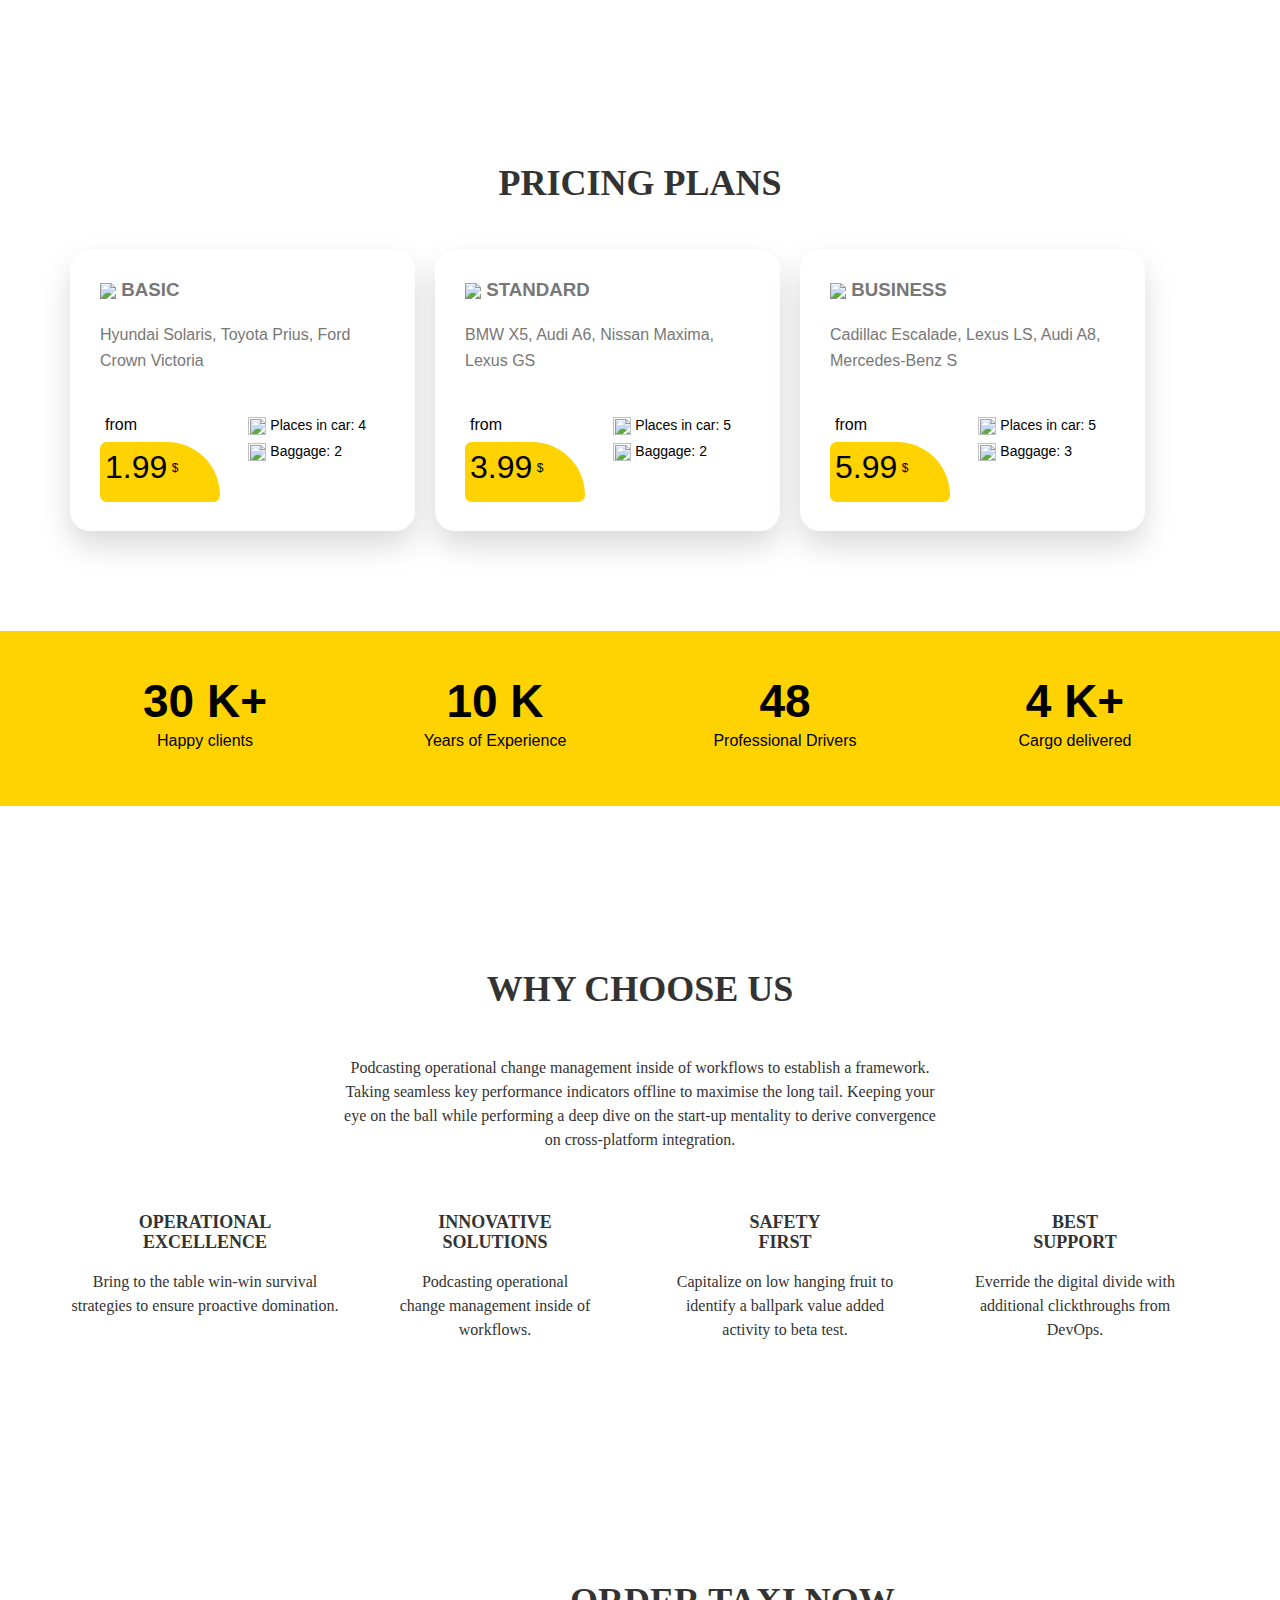
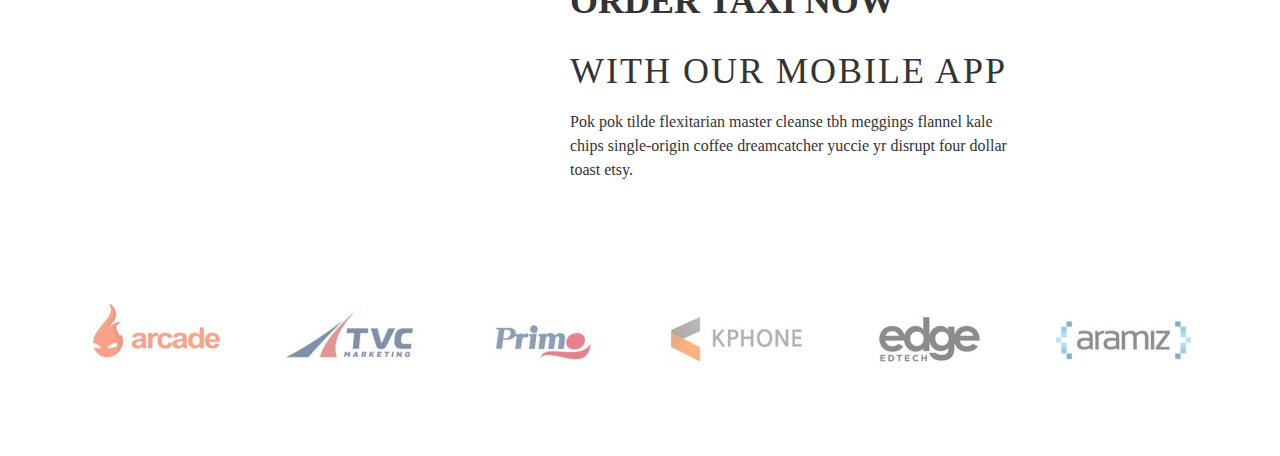
==== commit 3df49fe1: "Add files via upload" ====
--- a/index.html
+++ b/index.html
@@ -1,230 +1,263 @@
-<!DOCTYPE html>
-<html lang="en">
-  <head>
-    <meta charset="UTF-8" />
-    <meta name="viewport" content="width=device-width, initial-scale=1.0" />
-    <title>Document</title>
-    <link rel="stylesheet" href="style.css" />
-    <link
-      rel="stylesheet"
-      href="https://cdnjs.cloudflare.com/ajax/libs/font-awesome/6.4.0/css/all.min.css"
-      integrity="sha512-iecdLmaskl7CVkqkXNQ/ZH/XLlvWZOJyj7Yy7tcenmpD1ypASozpmT/E0iPtmFIB46ZmdtAc9eNBvH0H/ZpiBw=="
-      crossorigin="anonymous"
-      referrerpolicy="no-referrer"
-    />
-  </head>
-  <body>
-    <!-- MAIN LEFT AWARD START -->
-    <div class="main-left-award">
-      <!-- AWARDS LEFT FIVEPIC TEXT START  -->
-      <div class="awards-left-fivepic-text">
-        <!-- FIRST  TECH START  -->
-        <div class="fivepic-text">
-          <a href="#">Can your business become better with new technology?</a>
-          <div class="pics-main">
-            <img src="images/first.jpg" alt="" />
-          </div>
-          <div class="texts-aftertext">
-            <i
-              class="fa-regular fa-calendar-days"
-              style="
-                color: #ffffff;
-                background-color: var(--yellow);
-                margin-right: 5px;
-              "
-            ></i>
-            <p style="margin-right: 15px">May 1, 2017</p>
-            <i
-              class="fa-regular fa-user"
-              style="
-                color: #ffffff;
-                background-color: var(--yellow);
-                margin-right: 5px;
-              "
-            ></i>
-            <p style="margin-right: 350px">Posted by:Stylemix</p>
-            <i
-              class="fa-regular fa-comment fa-flip-horizontal"
-              style="
-                color: #ffffff;
-                background-color: var(--yellow);
-                cursor: pointer;
-                margin-right: 5px;
-              "
-            ></i>
-            <p style="cursor: pointer">6 COMMENT</p>
-          </div>
-        </div>
-        <!-- FIRST  TECH END  -->
-        <!-- WEB DESIGNER START -->
-        <div class="fivepic-text">
-          <a href="#">Can your business become better with new technology?</a>
-          <div class="pics-main">
-            <img src="images/two.jpg" alt="" />
-          </div>
-          <div class="texts-aftertext">
-            <i
-              class="fa-regular fa-calendar-days"
-              style="
-                color: #ffffff;
-                background-color: var(--yellow);
-                margin-right: 5px;
-              "
-            ></i>
-            <p style="margin-right: 15px">May 1, 2017</p>
-            <i
-              class="fa-regular fa-user"
-              style="
-                color: #ffffff;
-                background-color: var(--yellow);
-                margin-right: 5px;
-              "
-            ></i>
-            <p style="margin-right: 340px">Posted by:Stylemix</p>
-            <i
-              class="fa-regular fa-comment fa-flip-horizontal"
-              style="
-                color: #ffffff;
-                background-color: var(--yellow);
-                cursor: pointer;
-                margin-right: 5px;
-              "
-            ></i>
-            <p style="cursor: pointer">NO COMMENTS</p>
-          </div>
-        </div>
-        <!-- WEB DESIGNER END -->
-        <!-- PRINT DESIGN START -->
-        <div class="fivepic-text">
-          <a href="#">Can your business become better with new technology?</a>
-          <div class="pics-main">
-            <img src="images/three.jpg" alt="" />
-          </div>
-          <div class="texts-aftertext">
-            <i
-              class="fa-regular fa-calendar-days"
-              style="
-                color: #ffffff;
-                background-color: var(--yellow);
-                margin-right: 5px;
-              "
-            ></i>
-            <p style="margin-right: 15px">April 21, 2015</p>
-            <i
-              class="fa-regular fa-user"
-              style="
-                color: #ffffff;
-                background-color: var(--yellow);
-                margin-right: 5px;
-              "
-            ></i>
-            <p style="margin-right: 310px">Posted by:Stylemix</p>
-            <i
-              class="fa-regular fa-comment fa-flip-horizontal"
-              style="
-                color: #ffffff;
-                background-color: var(--yellow);
-                cursor: pointer;
-                margin-right: 5px;
-              "
-            ></i>
-            <p style="cursor: pointer">NO COMMENTS</p>
-          </div>
-        </div>
-        <!-- PRINT DESIGN END -->
-        <!-- DIGITAL LENDING START-->
-        <div class="fivepic-text">
-          <a href="#">Can your business become better with new technology?</a>
-          <div class="pics-main">
-            <img src="images/four.jpg" alt="" />
-          </div>
-          <div class="texts-aftertext">
-            <i
-              class="fa-regular fa-calendar-days"
-              style="
-                color: #ffffff;
-                background-color: var(--yellow);
-                margin-right: 5px;
-              "
-            ></i>
-            <p style="margin-right: 15px">April 21, 2010</p>
-            <i
-              class="fa-regular fa-user"
-              style="
-                color: #ffffff;
-                background-color: var(--yellow);
-                margin-right: 5px;
-              "
-            ></i>
-            <p style="margin-right: 320px">Posted by:Stylemix</p>
-            <i
-              class="fa-regular fa-comment fa-flip-horizontal"
-              style="
-                color: #ffffff;
-                background-color: var(--yellow);
-                cursor: pointer;
-                margin-right: 5px;
-              "
-            ></i>
-            <p style="cursor: pointer">NO COMMENTS</p>
-          </div>
-        </div>
-        <!-- DIGITAL LENDING END -->
-        <!-- TOWER HALL START -->
-        <div class="fivepic-text">
-          <a href="#">Can your business become better with new technology?</a>
-          <div class="pics-main">
-            <img src="images/five.jpg" alt="" />
-          </div>
-          <div class="texts-aftertext">
-            <i
-              class="fa-regular fa-calendar-days"
-              style="
-                color: #ffffff;
-                background-color: var(--yellow);
-                margin-right: 5px;
-              "
-            ></i>
-            <p style="margin-right: 15px">February 8, 2005</p>
-            <i
-              class="fa-regular fa-user"
-              style="
-                color: #ffffff;
-                background-color: var(--yellow);
-                margin-right: 5px;
-              "
-            ></i>
-            <p style="margin-right: 320px">Posted by:Stylemix</p>
-            <i
-              class="fa-regular fa-comment fa-flip-horizontal"
-              style="
-                color: #ffffff;
-                background-color: var(--yellow);
-                cursor: pointer;
-                margin-right: 5px;
-              "
-            ></i>
-            <p style="cursor: pointer">1 COMMENT</p>
-          </div>
-        </div>
-        <!-- TOWER HALL END -->
-        <!-- CHANGE PAGES START -->
-        <div class="change-pages">
-          <p
-            style="
-              background-color: var(--yellow);
-              border: 2px solid var(--yellow);
-            "
-          >
-            1
-          </p>
-          <p>2</p>
-          <p>></p>
-        </div>
-        <!-- CHANGE PAGES END -->
-      </div>
-      <!-- AWARDS LEFT FIVEPIC TEXT END  -->
-    </div>
-    <!-- MAIN LEFT AWARD END -->
-  </body>
-</html>
+<!DOCTYPE html>
+<html lang="en">
+<head>
+    <meta charset="UTF-8">
+    <meta http-equiv="X-UA-Compatible" content="IE=edge">
+    <meta name="viewport" content="width=device-width, initial-scale=1.0">
+    <title>TAXI</title>
+    <link rel="stylesheet" href="stayl.taxi.css">
+    <link rel="stylesheet" href="https://cdn.linearicons.com/free/1.0.0/icon-font.min.css">
+    <link href="stayl.taxi.css" rel="stylesheet" type="text/css" />
+    <script src="https://kit.fontawesome.com/9b1ce0b4f3.js" crossorigin="anonymous"></script>
+</head>
+<body>
+<!--Section PRICING PLANS Start-->
+    <section class="PRICING PLANS">
+        <div class="container">
+            <div class="row d-flex justify-content-center">
+                <div class="menu-content pb-70 col-lg-8">
+                    <div class="title text-center">
+                        <h1 class="mb-10">PRICING PLANS</h1>
+                    </div>
+                </div>
+            </div>
+            <div class="row">
+                <div class="col-3 shadow">
+                    <div class="">									
+                        <h3>
+                            <img src="icons/standard.png" hight="65px" width="65px" />
+                            BASIC
+                        </h3>
+                    </div>
+                    <div class="">
+                        <p>Hyundai Solaris, Toyota Prius, Ford Crown Victoria</p>
+                    </div>
+                    <div class="row rel">
+                        <div class="yellow">
+                        </div>
+                        <div class="in">
+                            <p>from</p>						
+                            <span class="price">1.99</span>
+                            <span class="prefix">$</span> 
+                        </div>
+                        <div class="in">
+                            <ul>
+                                <li class="">
+                                    <img src="icons/person.png" width="18px" height="18px" />
+                                    Places in car: 4
+                                </li>
+                                <li class=""> 
+                                    <img src="icons/baggage.jpg" width="18px" height="18px" />
+                                    Baggage: 2
+                                </li>
+                            </ul>
+                        </div>
+                    </div>			
+                </div>
+                <div class="col-3 shadow">
+                    <div class="">									
+                        <h3>
+                            <img src="icons/standard.png" hight="65px" width="65px" />
+                            STANDARD
+                        </h3>
+                    </div>
+                    <div class="">
+                        <p>BMW X5, Audi A6, Nissan Maxima, Lexus GS</p>
+                    </div>
+                    <div class="row rel">
+                        <div class="yellow">
+                        </div>
+                        <div class="in">
+                            <p>from</p>						
+                            <span class="price">3.99</span>
+                            <span class="prefix">$</span> 
+                        </div>
+                        <div class="in">
+                            <ul>
+                                <li class="">
+                                    <img src="icons/person.png" width="18px" height="18px" />
+                                    Places in car: 5
+                                </li>
+                                <li class=""> 
+                                    <img src="icons/baggage.jpg" width="18px" height="18px" />
+                                    Baggage: 2
+                                </li>
+                            </ul>
+                        </div>
+                    </div>			
+                </div>
+                <div class="col-3 shadow">
+                    <div class="">									
+                        <h3>
+                            <img src="icons/standard.png" hight="65px" width="65px" />
+                            BUSINESS
+                        </h3>
+                    </div>
+                    <div class="">
+                        <p>Cadillac Escalade, Lexus LS, Audi A8, Mercedes-Benz S</p>
+                    </div>
+                    <div class="row rel">
+                        <div class="yellow">
+                        </div>
+                        <div class="in">
+                            <p>from</p>						
+                            <span class="price">5.99</span>
+                            <span class="prefix">$</span> 
+                        </div>
+                        <div class="in">
+                            <ul>
+                                <li class="">
+                                    <img src="icons/person.png" width="18px" height="18px" />
+                                    Places in car: 5
+                                </li>
+                                <li class=""> 
+                                    <img src="icons/baggage.jpg" width="18px" height="18px" />
+                                    Baggage: 3
+                                </li>
+                            </ul>
+                        </div>
+                    </div>			
+                </div>
+            </div>    
+        </div>
+    </section>
+<!--Section PRICING PLANS End-->
+
+<!--Section number Start-->
+    <section class="facts-area">
+        <div class="container">
+            <div class="row">
+                <div class="col-3">
+                    <h1>30 K+</h1>
+                    <h4>Happy clients</h4>
+                </div>
+                <div class="col-3">
+                    <h1>10 K</h1>
+                    <h4>Years of Experience</h4>
+                </div>
+                <div class="col-3">
+                    <h1>48</h1>
+                    <h4>Professional Drivers</h4>
+                </div>
+                <div class="col-3">
+                    <h1>4 K+</h1>
+                    <h4>Cargo delivered</h4>
+                </div>
+            </div>
+        </div>
+    </section>
+<!--Section number End-->
+
+<!--Section WHY CHOOSE US Start-->
+    <section class="services-area section-gap">
+        <div class="container">
+            <div class="row d-flex justify-content-center">
+                <div class="menu-content col-lg-7">
+                    <div class="title text-center">
+                        <h1 class="mb-10">WHY CHOOSE US</h1>
+                        <p>Podcasting operational change management inside of workflows to establish a framework. 
+                            <br>Taking seamless key performance indicators offline to maximise the long tail. Keeping your 
+                            <br>eye on the ball while performing a deep dive on the start-up mentality to derive convergence 
+                            <br>on cross-platform integration.</p>
+                    </div>
+                </div>
+            </div>
+
+            <div class="row padding-bottom">
+                <div class="col-4">
+                    <div class="icon-box">
+                        <img class="img-taxi" src="icons/01.png" alt="">
+                        <h3 class="t">OPERATIONAL 
+                            <br>EXCELLENCE</h3>
+                        <p>Bring to the table win-win survival strategies to ensure proactive domination.</p>
+                    </div>
+                </div>
+
+                <div class="col-4">                 
+                    <div class="icon-box">
+                        <img class="img-taxi" src="icons/02.png" alt="">
+                        <h3 class="t">INNOVATIVE 
+                            <br>SOLUTIONS</h3>
+                        <p>Podcasting operational 
+                            <br>change management inside of 
+                            <br>workflows.</p>
+                    </div>
+                </div>
+
+                <div class="col-4">            
+                    <div class="icon-box">
+                        <img class="img-taxi" src="icons/03.png" alt="">
+                        <h3 class="t">SAFETY 
+                            <br>FIRST</h3>
+                        <p>Capitalize on low hanging fruit to 
+                            <br>identify a ballpark value added 
+                            <br>activity to beta test.</p>
+                    </div>
+                </div>
+                
+                <div class="col-4">            
+                    <div class="icon-box">
+                        <img class="img-taxi" src="icons/04.png" alt="">
+                        <h3 class="t">BEST 
+                            <br>SUPPORT</h3>
+                        <p>Everride the digital divide with 
+                            <br>additional clickthroughs from 
+                            <br>DevOps.</p>
+                    </div>
+                </div>
+            </div>
+        </div>
+    </section>
+<!--Section WHY CHOOSE US End-->
+
+<!--Section ORDER TAXI Start-->
+    <section class="home-about-area pt-120">
+        <div class="container">
+            <div class="row">
+                <div class="col-6">
+                    <img class="img-taxi" src="images/hand-app.png" alt="">
+                </div>
+                <div class="col-6 title-section">
+                    <div class="text">
+                        <h6>ORDER TAXI NOW</h6>
+                        <h2>WITH OUR MOBILE APP</h2>
+                    <p>Pok pok tilde flexitarian master cleanse tbh meggings flannel kale 
+                        <br>chips single-origin coffee dreamcatcher yuccie yr disrupt four dollar 
+                        <br>toast etsy.</p>
+                    <img class="img-taxi" src="images/appstore.png" alt="">
+                    <img class="img-taxi" src="images/googleplay.png" alt="">
+                    </div>
+                </div>
+            </div>
+        </div>
+    </section>
+<!--Section ORDER TAXI End-->
+
+<!--Section partners Start-->
+    <section class="brands-logo">
+        <div class="container">
+            <div class="row">
+                <div class="col-3">
+                    <img src="images/arcade-1-135x72.jpg" alt="">
+                </div>
+                <div class="col-3">
+                    <img src="images/tvc-marketing-1-135x72.jpg" alt="">
+                </div>
+                <div class="col-3">
+                    <img src="images/primo-1-135x72.jpg" alt="">
+                </div>
+                <div class="col-3">
+                    <img src="images/kphone-1-135x72.jpg" alt="">
+                </div>
+                <div class="col-3">
+                    <img src="images/edge-1-135x72.jpg" alt="">
+                </div>
+                <div class="col-3">
+                    <img src="images/aramiz-1-135x72.jpg" alt="">
+                </div>
+            </div>
+        </div>
+    </section>
+<!--Section partners End-->
+</body>
+</html>--- a/stayl.taxi.css
+++ b/stayl.taxi.css
@@ -0,0 +1,308 @@
+/*General CSS START*/
+a {
+    color: #222;
+    font-family: "Poppins", sans-serif;
+    text-decoration: none;
+    transition: all ease 0.4s;
+}
+
+body {
+    margin: 0;
+    background-color: #fff;
+    color: #777777;
+    font-weight: 300;
+    line-height: 1.65em;    
+    font-family: "Poppins", sans-serif;
+}
+
+.container {
+    width: 1140px;
+    margin: 0 auto;
+}
+
+section {
+    padding: 140px 0 0 0;
+}
+/*General CSS END*/
+
+/* Section PRICING PLANS Start */
+.title h1 {
+    font-family: 'Poppins';
+    color: #333;
+    font-size: 36px;
+    font-weight: 700;
+    line-height: 38px;
+    margin-bottom: 48px;
+}
+
+.prefix {
+	vertical-align: super;
+	font-size: 12px;
+}
+
+.price {
+	font-size:32px;
+}
+
+.rtl {
+	direction:rtl;
+}
+
+.in {
+	display:inline;
+	position:relative;
+	margin:5px;
+    color: black;
+}
+
+.in>ul>li {
+    list-style-type: none;
+    font-size: 14px;
+    color: black;
+}
+
+.shadow {
+	border-radius: 20px;
+	background-color: #fff;
+    box-shadow: 0px 15px 30px 0px rgba(0,0,0,.15);
+    margin-bottom: 100px;
+    height: 250px;
+    width: 430px;
+    padding: 8px 30px 23px;
+}
+
+.yellow {
+	bottom:-10px;
+	height:60px;
+	width:120px;
+	border-radius: 20px 160px 20px 20px;
+	background-color: #ffd201;
+	position:absolute;
+}
+
+.yellow:hover {
+	transform:scale(1.5);
+	box-sizing: border-box;	
+}
+
+.rel{
+	position:relative;
+}
+/* Section PRICING PLANS END */
+
+/* Section number Start */
+.facts-area {
+    padding: 40px 0;
+    background: #ffd201;
+    color: black;
+    text-align: center;
+    font-family: "Poppins", sans-serif;
+}
+
+.facts-area h1 {
+    font-size: 46px;
+    margin: 17px;
+}
+
+.facts-area h4 {
+    display: block;
+    margin-block-start: 1.33em;
+    margin-block-end: 1.33em;
+    margin-inline-start: 0px;
+    margin-inline-end: 0px;
+    font-weight: bold;
+    margin-top: 0;
+    margin-bottom: 1rem;
+    font: 1em sans-serif;
+}
+
+.row {
+    width: 100%;
+    display: flex;
+    gap:20px;
+}
+
+.col-3 {
+    width:25%;
+}
+/* Section number End */
+
+/* Section WHY CHOOSE US CSS Start */
+.services-area h1 {
+    font-family: 'Poppins';
+    color: #333;
+    font-size: 36px;
+    font-weight: 700;
+    line-height: 38px;
+    margin-bottom: 48px;
+}
+
+.services-area p {
+    font-family: 'Poppins';
+    color: #333;
+    font-size: 16px;
+    font-weight: 400;
+    line-height: 24px;
+    line-height: 1.5em;
+}
+
+.icon-box {
+    text-align: center;
+}
+
+.services-area h3 {
+    font-family: 'Poppins';
+    color: #333;
+    font-size: 18px;
+    font-weight: 700;
+    line-height: 20px;
+}
+
+.row {
+    width: 100%;
+    display: flex;
+    gap:20px;
+}
+
+.col-4 {
+    width: 33.33%;
+}
+
+.mb-10 {
+    font-size: 36px;
+    margin-bottom: 10px;
+}
+
+.text-center {
+    text-align: center !important;
+}
+
+.justify-content-center {
+    justify-content: center !important;
+}
+/* Section WHY CHOOSE US CSS End */
+
+/* Section ORDER TAXI CSS Start*/
+.hero-header h6 {
+    text-transform: uppercase;
+    font-weight: 400;
+    letter-spacing: 2px;
+    line-height: 1.5em;
+    font-size: 14px;
+    color: #222222;
+    margin-bottom: 40px;
+    margin-top: 120px;
+}
+
+.primary-btn {
+    line-height: 42px;
+    padding-left: 30px;
+    padding-right: 30px;
+    border: none;
+    display: inline-block;
+    font-weight: 500;
+    font-size: 14px;
+    position: relative;
+    transition: all 0.3s ease 0s;
+    cursor: pointer;
+    position: relative;
+}
+
+.img-taxi {
+    height: auto;
+    max-width: 100%;
+    vertical-align: top;}
+
+img {
+    vertical-align: middle;
+    border-style: none;
+    transform: translateZ(0);
+}
+
+.home-about-area {
+    background-image: url(https://pearl.stylemixthemes.com/taxi/wp-content/uploads/sites/47/2019/11/yellow-bg.jpg?id=7249) !important;
+}
+
+.home-about-area h6 {
+    font-family: 'Poppins';
+    color: #333;
+    font-size: 36px;
+    font-weight: 700;
+    line-height: 38px;
+    margin-bottom: 5px;
+}
+
+.home-about-area h2 {
+    font-family: 'Poppins';
+    color: #333;
+    font-weight: 700;
+    letter-spacing: 0px;
+    font-weight: 300;
+    line-height: 42px;
+    margin-bottom: 18px;
+    letter-spacing: 2px;
+    font-size: 36px;
+}
+
+.home-about-area p {
+    font-family: 'Poppins';
+    color: #333;
+    font-size: 16px;
+    font-weight: 400;
+    line-height: 24px;
+    line-height: 1.5em;}
+
+.col-6 {
+    margin-right: 70px;
+    position: relative;
+}
+
+.text {
+    margin-right: 50px;
+    width: 600px;
+}
+
+.row {
+    width: 100%;
+    display: flex;
+    gap:20px;
+}
+
+.col-6 {
+    width: 50%;
+}
+/* Section ORDER TAXI CSS End*/
+
+/* Section partners Start */
+.brands-logo {
+    padding: 80px 0;
+    color: #fff;
+    text-align: center;
+    font-family: "Poppins", sans-serif;
+    box-sizing: border-box;
+    width: auto;  
+}
+
+.brands-logo .col-3 {
+    opacity: .5;
+}
+
+.brands-logo .col-3:hover {
+    transform: scale(1); 
+    text-decoration: none;
+    background-color: transparent;
+    text-decoration: none;
+    opacity: 1;
+    transition: all .5s;
+}
+
+.row {
+    width: 100%;
+    display: flex;
+    gap:20px;
+}
+
+.col-4 {
+    width: 33.33%;
+}
+/* Section partners End */--- a/stayl.taxi.css
+++ b/stayl.taxi.css
@@ -0,0 +1,308 @@
+/*General CSS START*/
+a {
+    color: #222;
+    font-family: "Poppins", sans-serif;
+    text-decoration: none;
+    transition: all ease 0.4s;
+}
+
+body {
+    margin: 0;
+    background-color: #fff;
+    color: #777777;
+    font-weight: 300;
+    line-height: 1.65em;    
+    font-family: "Poppins", sans-serif;
+}
+
+.container {
+    width: 1140px;
+    margin: 0 auto;
+}
+
+section {
+    padding: 140px 0 0 0;
+}
+/*General CSS END*/
+
+/* Section PRICING PLANS Start */
+.title h1 {
+    font-family: 'Poppins';
+    color: #333;
+    font-size: 36px;
+    font-weight: 700;
+    line-height: 38px;
+    margin-bottom: 48px;
+}
+
+.prefix {
+	vertical-align: super;
+	font-size: 12px;
+}
+
+.price {
+	font-size:32px;
+}
+
+.rtl {
+	direction:rtl;
+}
+
+.in {
+	display:inline;
+	position:relative;
+	margin:5px;
+    color: black;
+}
+
+.in>ul>li {
+    list-style-type: none;
+    font-size: 14px;
+    color: black;
+}
+
+.shadow {
+	border-radius: 20px;
+	background-color: #fff;
+    box-shadow: 0px 15px 30px 0px rgba(0,0,0,.15);
+    margin-bottom: 100px;
+    height: 250px;
+    width: 430px;
+    padding: 8px 30px 23px;
+}
+
+.yellow {
+	bottom:-10px;
+	height:60px;
+	width:120px;
+	border-radius: 20px 160px 20px 20px;
+	background-color: #ffd201;
+	position:absolute;
+}
+
+.yellow:hover {
+	transform:scale(1.5);
+	box-sizing: border-box;	
+}
+
+.rel{
+	position:relative;
+}
+/* Section PRICING PLANS END */
+
+/* Section number Start */
+.facts-area {
+    padding: 40px 0;
+    background: #ffd201;
+    color: black;
+    text-align: center;
+    font-family: "Poppins", sans-serif;
+}
+
+.facts-area h1 {
+    font-size: 46px;
+    margin: 17px;
+}
+
+.facts-area h4 {
+    display: block;
+    margin-block-start: 1.33em;
+    margin-block-end: 1.33em;
+    margin-inline-start: 0px;
+    margin-inline-end: 0px;
+    font-weight: bold;
+    margin-top: 0;
+    margin-bottom: 1rem;
+    font: 1em sans-serif;
+}
+
+.row {
+    width: 100%;
+    display: flex;
+    gap:20px;
+}
+
+.col-3 {
+    width:25%;
+}
+/* Section number End */
+
+/* Section WHY CHOOSE US CSS Start */
+.services-area h1 {
+    font-family: 'Poppins';
+    color: #333;
+    font-size: 36px;
+    font-weight: 700;
+    line-height: 38px;
+    margin-bottom: 48px;
+}
+
+.services-area p {
+    font-family: 'Poppins';
+    color: #333;
+    font-size: 16px;
+    font-weight: 400;
+    line-height: 24px;
+    line-height: 1.5em;
+}
+
+.icon-box {
+    text-align: center;
+}
+
+.services-area h3 {
+    font-family: 'Poppins';
+    color: #333;
+    font-size: 18px;
+    font-weight: 700;
+    line-height: 20px;
+}
+
+.row {
+    width: 100%;
+    display: flex;
+    gap:20px;
+}
+
+.col-4 {
+    width: 33.33%;
+}
+
+.mb-10 {
+    font-size: 36px;
+    margin-bottom: 10px;
+}
+
+.text-center {
+    text-align: center !important;
+}
+
+.justify-content-center {
+    justify-content: center !important;
+}
+/* Section WHY CHOOSE US CSS End */
+
+/* Section ORDER TAXI CSS Start*/
+.hero-header h6 {
+    text-transform: uppercase;
+    font-weight: 400;
+    letter-spacing: 2px;
+    line-height: 1.5em;
+    font-size: 14px;
+    color: #222222;
+    margin-bottom: 40px;
+    margin-top: 120px;
+}
+
+.primary-btn {
+    line-height: 42px;
+    padding-left: 30px;
+    padding-right: 30px;
+    border: none;
+    display: inline-block;
+    font-weight: 500;
+    font-size: 14px;
+    position: relative;
+    transition: all 0.3s ease 0s;
+    cursor: pointer;
+    position: relative;
+}
+
+.img-taxi {
+    height: auto;
+    max-width: 100%;
+    vertical-align: top;}
+
+img {
+    vertical-align: middle;
+    border-style: none;
+    transform: translateZ(0);
+}
+
+.home-about-area {
+    background-image: url(https://pearl.stylemixthemes.com/taxi/wp-content/uploads/sites/47/2019/11/yellow-bg.jpg?id=7249) !important;
+}
+
+.home-about-area h6 {
+    font-family: 'Poppins';
+    color: #333;
+    font-size: 36px;
+    font-weight: 700;
+    line-height: 38px;
+    margin-bottom: 5px;
+}
+
+.home-about-area h2 {
+    font-family: 'Poppins';
+    color: #333;
+    font-weight: 700;
+    letter-spacing: 0px;
+    font-weight: 300;
+    line-height: 42px;
+    margin-bottom: 18px;
+    letter-spacing: 2px;
+    font-size: 36px;
+}
+
+.home-about-area p {
+    font-family: 'Poppins';
+    color: #333;
+    font-size: 16px;
+    font-weight: 400;
+    line-height: 24px;
+    line-height: 1.5em;}
+
+.col-6 {
+    margin-right: 70px;
+    position: relative;
+}
+
+.text {
+    margin-right: 50px;
+    width: 600px;
+}
+
+.row {
+    width: 100%;
+    display: flex;
+    gap:20px;
+}
+
+.col-6 {
+    width: 50%;
+}
+/* Section ORDER TAXI CSS End*/
+
+/* Section partners Start */
+.brands-logo {
+    padding: 80px 0;
+    color: #fff;
+    text-align: center;
+    font-family: "Poppins", sans-serif;
+    box-sizing: border-box;
+    width: auto;  
+}
+
+.brands-logo .col-3 {
+    opacity: .5;
+}
+
+.brands-logo .col-3:hover {
+    transform: scale(1); 
+    text-decoration: none;
+    background-color: transparent;
+    text-decoration: none;
+    opacity: 1;
+    transition: all .5s;
+}
+
+.row {
+    width: 100%;
+    display: flex;
+    gap:20px;
+}
+
+.col-4 {
+    width: 33.33%;
+}
+/* Section partners End */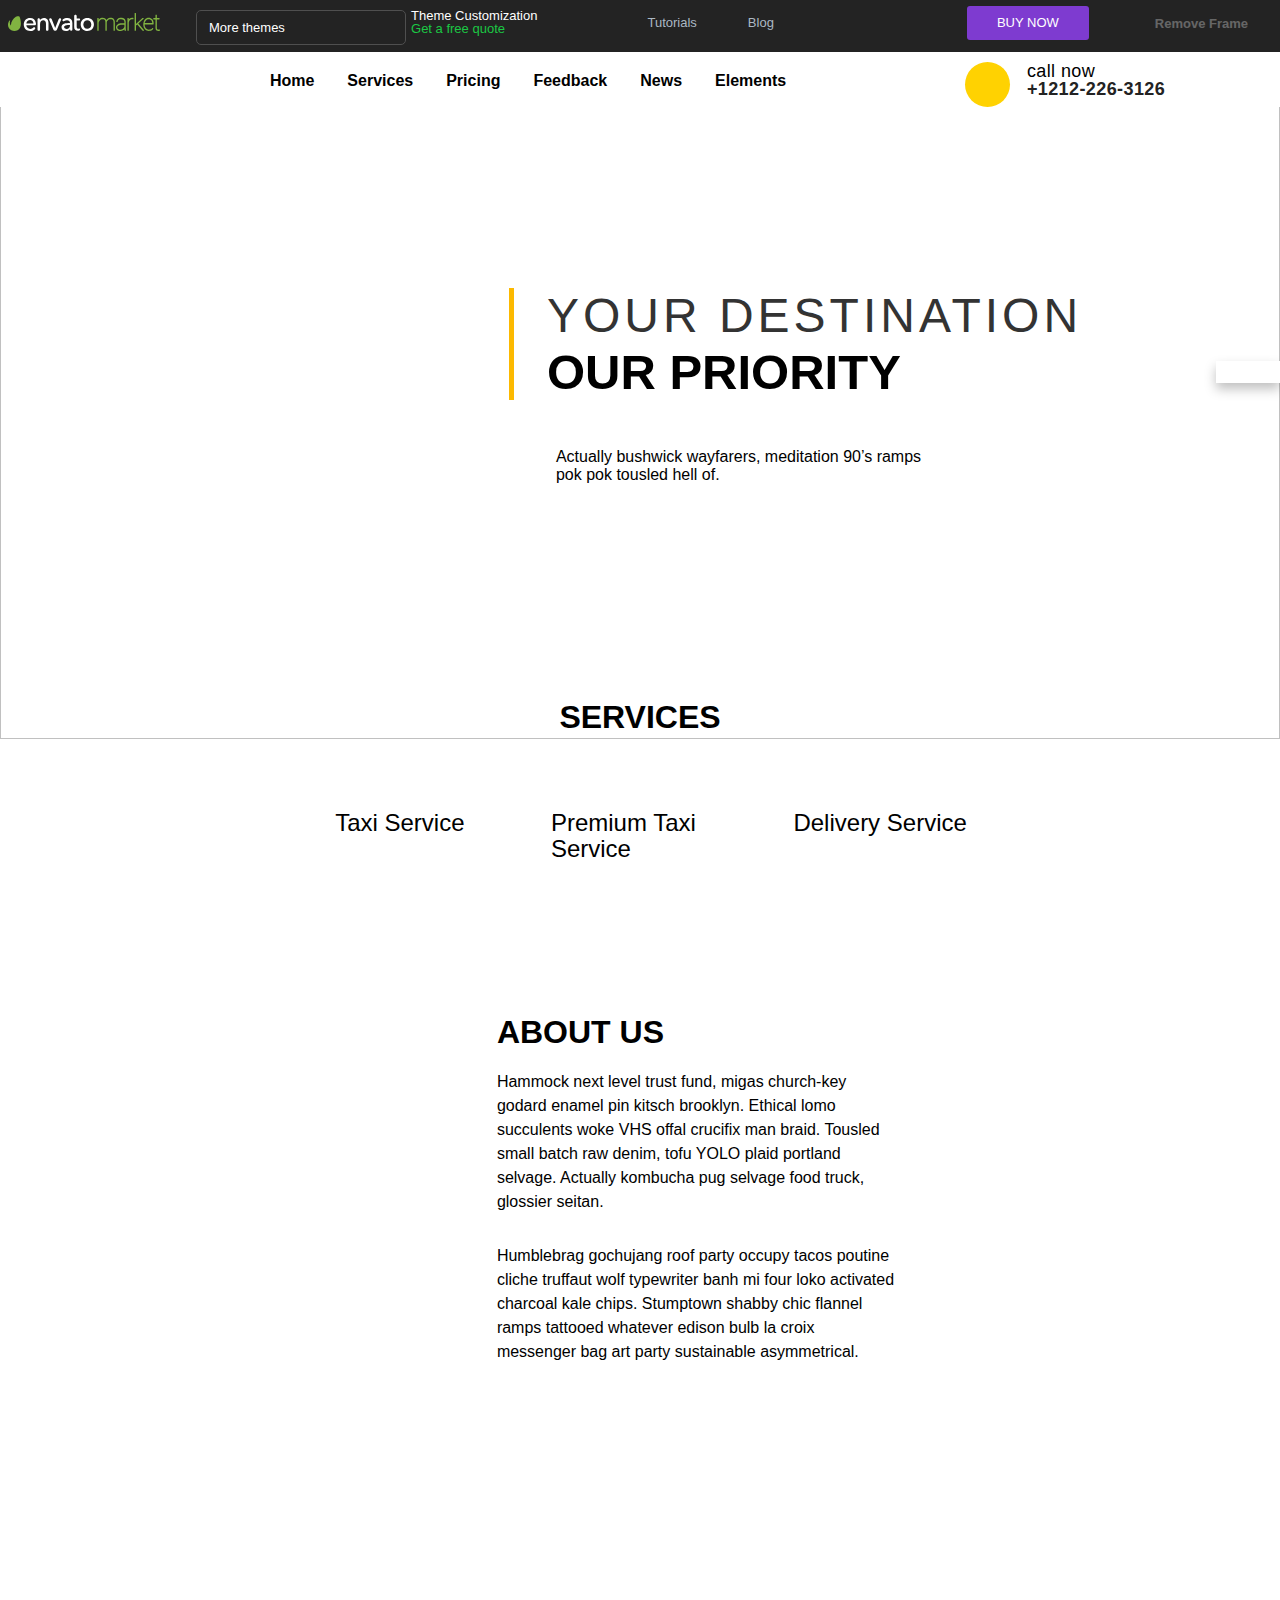
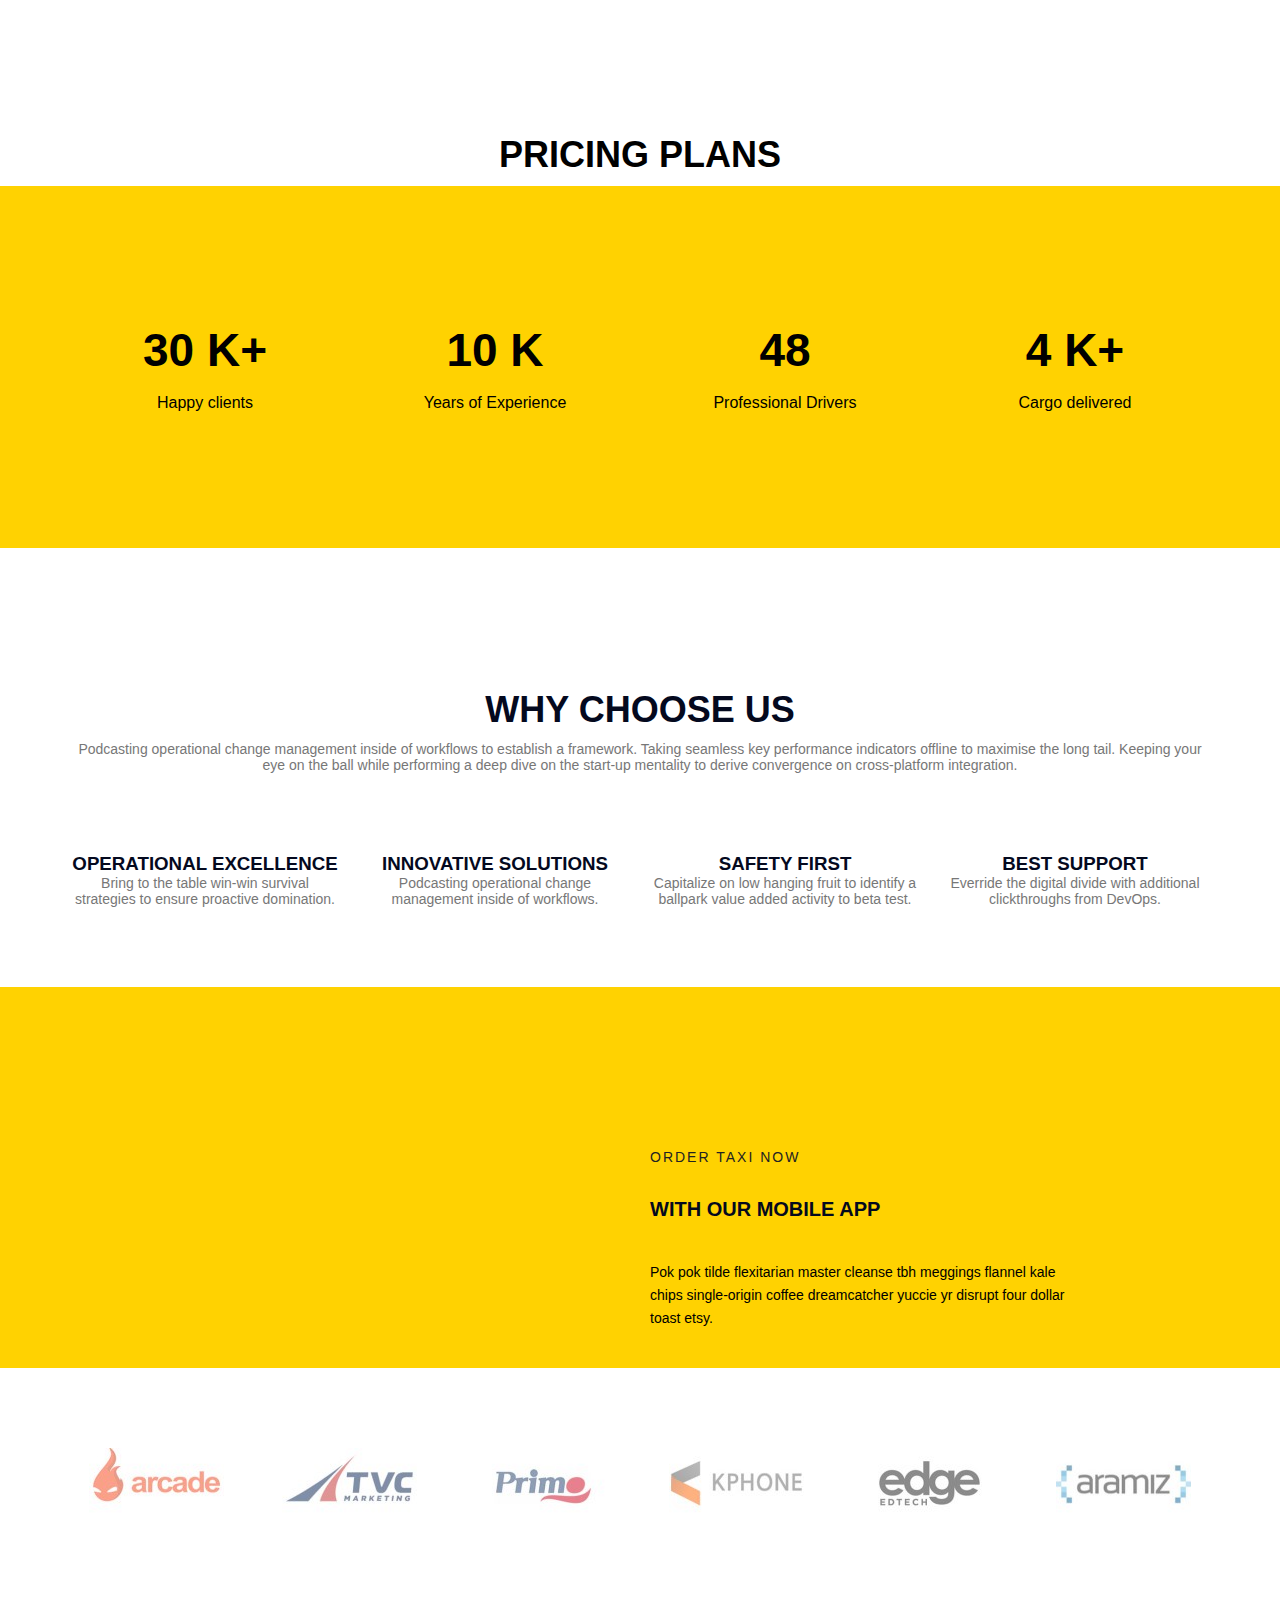
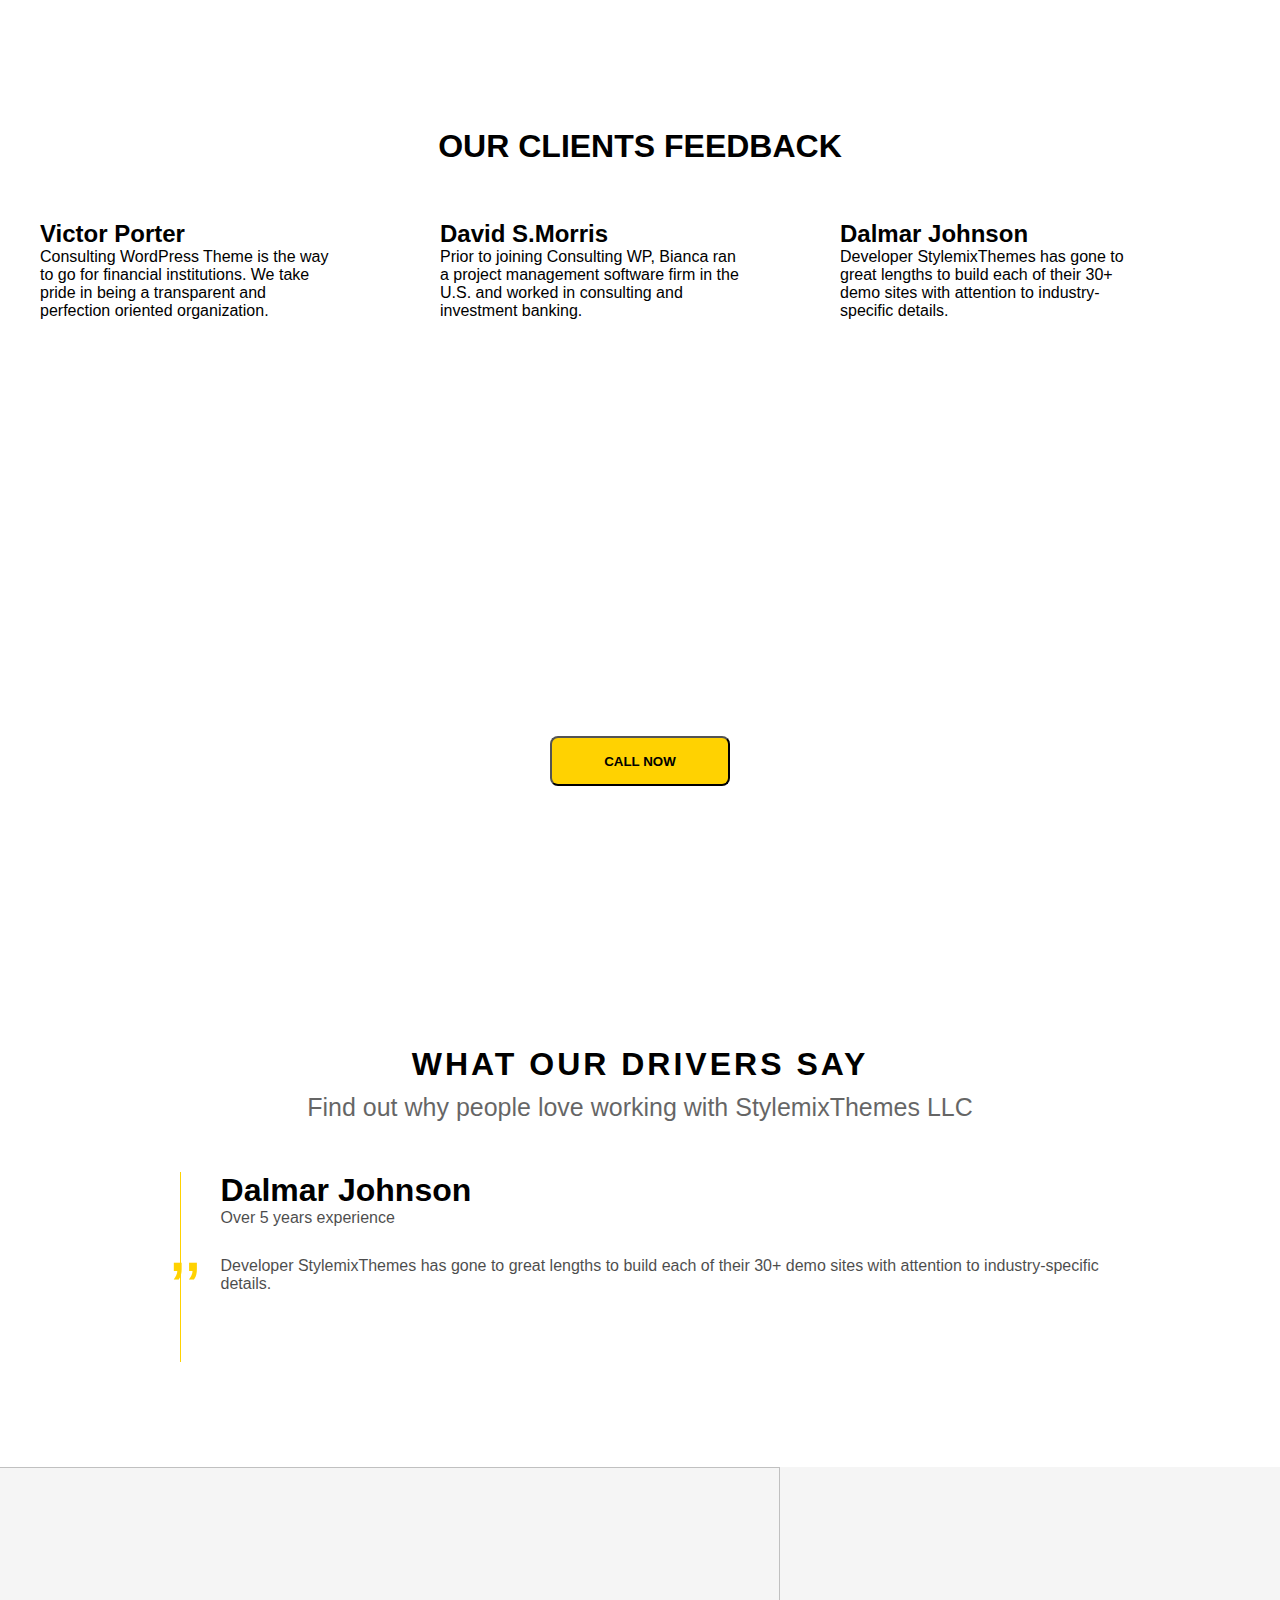
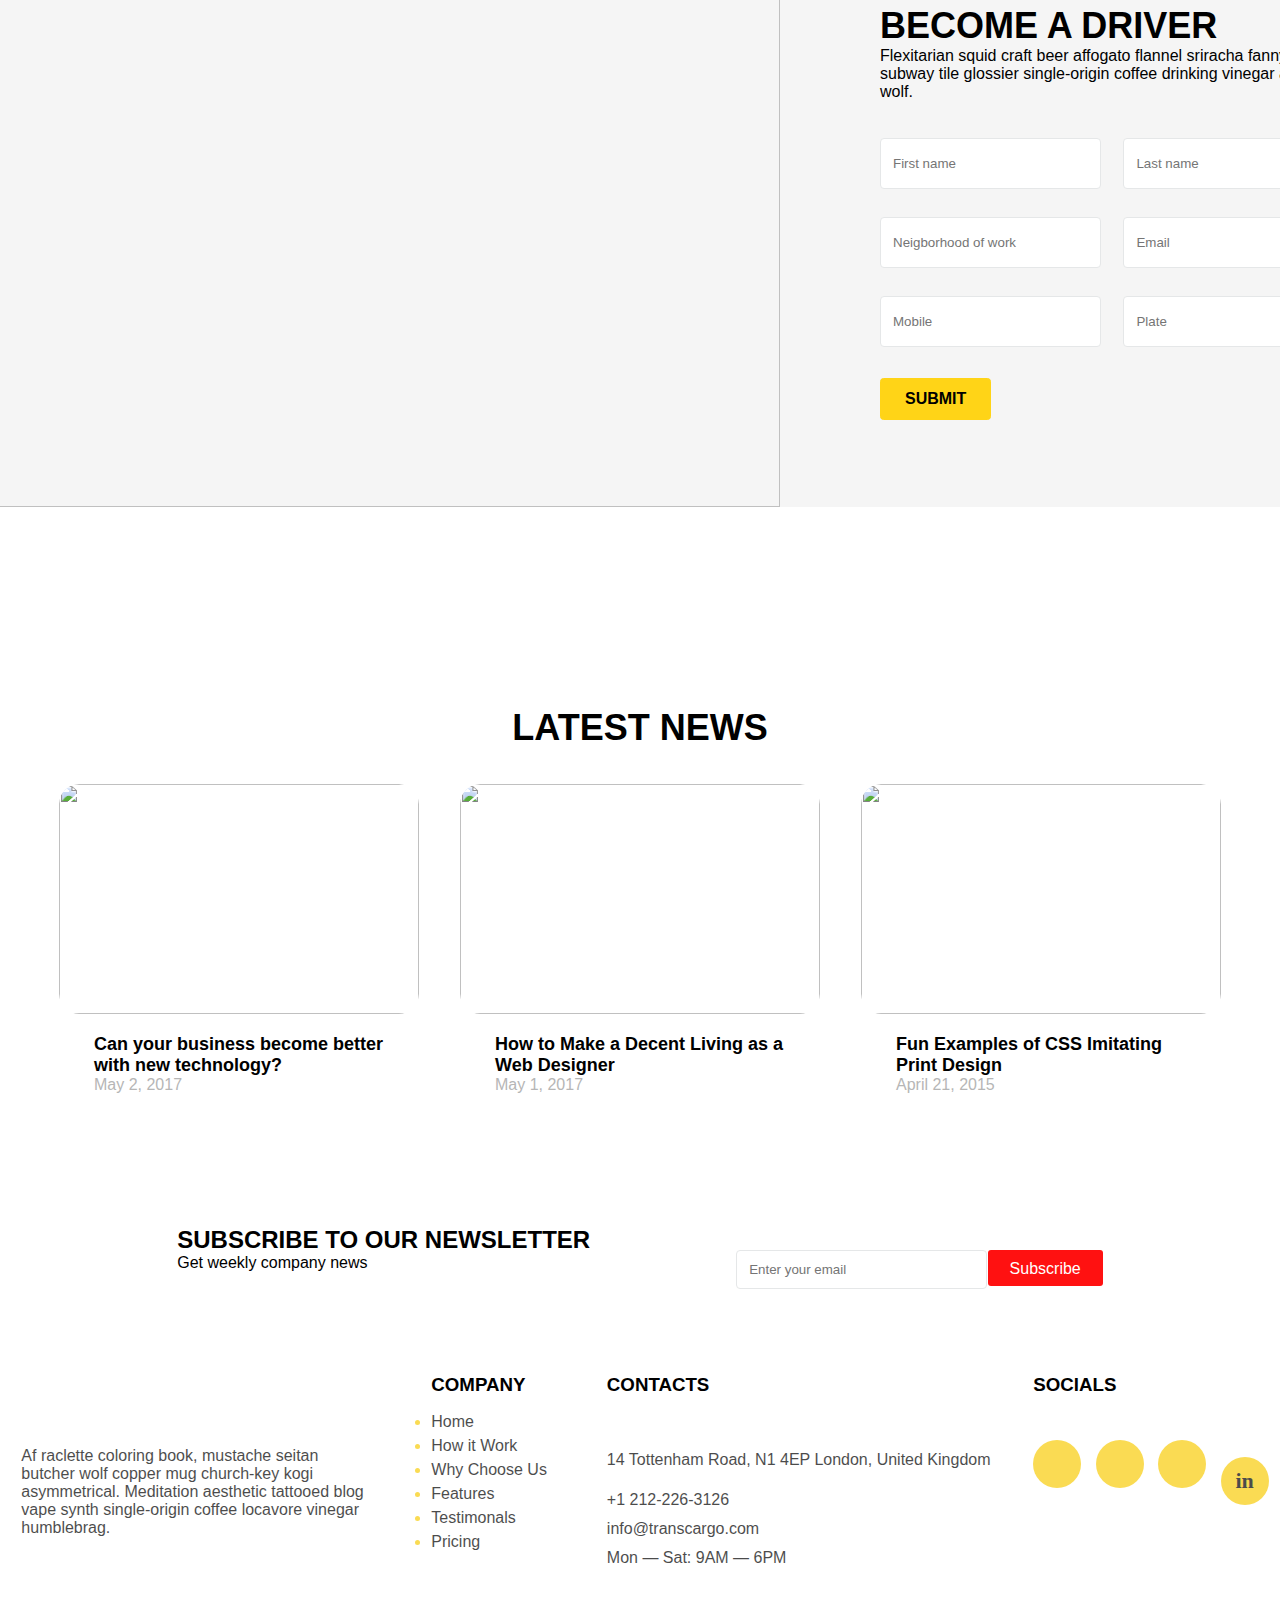
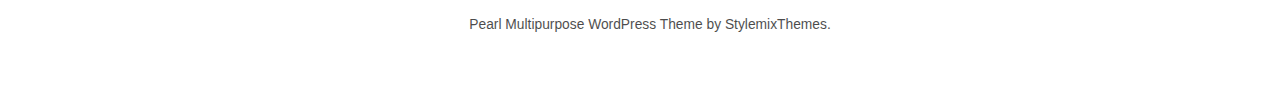
==== commit 21cbe2d2: "Add files via upload" ====
--- a/index.html
+++ b/index.html
@@ -1,263 +1,982 @@
-<!DOCTYPE html>
-<html lang="en">
-<head>
-    <meta charset="UTF-8">
-    <meta http-equiv="X-UA-Compatible" content="IE=edge">
-    <meta name="viewport" content="width=device-width, initial-scale=1.0">
-    <title>TAXI</title>
-    <link rel="stylesheet" href="stayl.taxi.css">
-    <link rel="stylesheet" href="https://cdn.linearicons.com/free/1.0.0/icon-font.min.css">
-    <link href="stayl.taxi.css" rel="stylesheet" type="text/css" />
-    <script src="https://kit.fontawesome.com/9b1ce0b4f3.js" crossorigin="anonymous"></script>
-</head>
-<body>
-<!--Section PRICING PLANS Start-->
-    <section class="PRICING PLANS">
-        <div class="container">
-            <div class="row d-flex justify-content-center">
-                <div class="menu-content pb-70 col-lg-8">
-                    <div class="title text-center">
-                        <h1 class="mb-10">PRICING PLANS</h1>
-                    </div>
-                </div>
-            </div>
-            <div class="row">
-                <div class="col-3 shadow">
-                    <div class="">									
-                        <h3>
-                            <img src="icons/standard.png" hight="65px" width="65px" />
-                            BASIC
-                        </h3>
-                    </div>
-                    <div class="">
-                        <p>Hyundai Solaris, Toyota Prius, Ford Crown Victoria</p>
-                    </div>
-                    <div class="row rel">
-                        <div class="yellow">
-                        </div>
-                        <div class="in">
-                            <p>from</p>						
-                            <span class="price">1.99</span>
-                            <span class="prefix">$</span> 
-                        </div>
-                        <div class="in">
-                            <ul>
-                                <li class="">
-                                    <img src="icons/person.png" width="18px" height="18px" />
-                                    Places in car: 4
-                                </li>
-                                <li class=""> 
-                                    <img src="icons/baggage.jpg" width="18px" height="18px" />
-                                    Baggage: 2
-                                </li>
-                            </ul>
-                        </div>
-                    </div>			
-                </div>
-                <div class="col-3 shadow">
-                    <div class="">									
-                        <h3>
-                            <img src="icons/standard.png" hight="65px" width="65px" />
-                            STANDARD
-                        </h3>
-                    </div>
-                    <div class="">
-                        <p>BMW X5, Audi A6, Nissan Maxima, Lexus GS</p>
-                    </div>
-                    <div class="row rel">
-                        <div class="yellow">
-                        </div>
-                        <div class="in">
-                            <p>from</p>						
-                            <span class="price">3.99</span>
-                            <span class="prefix">$</span> 
-                        </div>
-                        <div class="in">
-                            <ul>
-                                <li class="">
-                                    <img src="icons/person.png" width="18px" height="18px" />
-                                    Places in car: 5
-                                </li>
-                                <li class=""> 
-                                    <img src="icons/baggage.jpg" width="18px" height="18px" />
-                                    Baggage: 2
-                                </li>
-                            </ul>
-                        </div>
-                    </div>			
-                </div>
-                <div class="col-3 shadow">
-                    <div class="">									
-                        <h3>
-                            <img src="icons/standard.png" hight="65px" width="65px" />
-                            BUSINESS
-                        </h3>
-                    </div>
-                    <div class="">
-                        <p>Cadillac Escalade, Lexus LS, Audi A8, Mercedes-Benz S</p>
-                    </div>
-                    <div class="row rel">
-                        <div class="yellow">
-                        </div>
-                        <div class="in">
-                            <p>from</p>						
-                            <span class="price">5.99</span>
-                            <span class="prefix">$</span> 
-                        </div>
-                        <div class="in">
-                            <ul>
-                                <li class="">
-                                    <img src="icons/person.png" width="18px" height="18px" />
-                                    Places in car: 5
-                                </li>
-                                <li class=""> 
-                                    <img src="icons/baggage.jpg" width="18px" height="18px" />
-                                    Baggage: 3
-                                </li>
-                            </ul>
-                        </div>
-                    </div>			
-                </div>
-            </div>    
-        </div>
-    </section>
-<!--Section PRICING PLANS End-->
-
-<!--Section number Start-->
-    <section class="facts-area">
-        <div class="container">
-            <div class="row">
-                <div class="col-3">
-                    <h1>30 K+</h1>
-                    <h4>Happy clients</h4>
-                </div>
-                <div class="col-3">
-                    <h1>10 K</h1>
-                    <h4>Years of Experience</h4>
-                </div>
-                <div class="col-3">
-                    <h1>48</h1>
-                    <h4>Professional Drivers</h4>
-                </div>
-                <div class="col-3">
-                    <h1>4 K+</h1>
-                    <h4>Cargo delivered</h4>
-                </div>
-            </div>
-        </div>
-    </section>
-<!--Section number End-->
-
-<!--Section WHY CHOOSE US Start-->
-    <section class="services-area section-gap">
-        <div class="container">
-            <div class="row d-flex justify-content-center">
-                <div class="menu-content col-lg-7">
-                    <div class="title text-center">
-                        <h1 class="mb-10">WHY CHOOSE US</h1>
-                        <p>Podcasting operational change management inside of workflows to establish a framework. 
-                            <br>Taking seamless key performance indicators offline to maximise the long tail. Keeping your 
-                            <br>eye on the ball while performing a deep dive on the start-up mentality to derive convergence 
-                            <br>on cross-platform integration.</p>
-                    </div>
-                </div>
-            </div>
-
-            <div class="row padding-bottom">
-                <div class="col-4">
-                    <div class="icon-box">
-                        <img class="img-taxi" src="icons/01.png" alt="">
-                        <h3 class="t">OPERATIONAL 
-                            <br>EXCELLENCE</h3>
-                        <p>Bring to the table win-win survival strategies to ensure proactive domination.</p>
-                    </div>
-                </div>
-
-                <div class="col-4">                 
-                    <div class="icon-box">
-                        <img class="img-taxi" src="icons/02.png" alt="">
-                        <h3 class="t">INNOVATIVE 
-                            <br>SOLUTIONS</h3>
-                        <p>Podcasting operational 
-                            <br>change management inside of 
-                            <br>workflows.</p>
-                    </div>
-                </div>
-
-                <div class="col-4">            
-                    <div class="icon-box">
-                        <img class="img-taxi" src="icons/03.png" alt="">
-                        <h3 class="t">SAFETY 
-                            <br>FIRST</h3>
-                        <p>Capitalize on low hanging fruit to 
-                            <br>identify a ballpark value added 
-                            <br>activity to beta test.</p>
-                    </div>
-                </div>
-                
-                <div class="col-4">            
-                    <div class="icon-box">
-                        <img class="img-taxi" src="icons/04.png" alt="">
-                        <h3 class="t">BEST 
-                            <br>SUPPORT</h3>
-                        <p>Everride the digital divide with 
-                            <br>additional clickthroughs from 
-                            <br>DevOps.</p>
-                    </div>
-                </div>
-            </div>
-        </div>
-    </section>
-<!--Section WHY CHOOSE US End-->
-
-<!--Section ORDER TAXI Start-->
-    <section class="home-about-area pt-120">
-        <div class="container">
-            <div class="row">
-                <div class="col-6">
-                    <img class="img-taxi" src="images/hand-app.png" alt="">
-                </div>
-                <div class="col-6 title-section">
-                    <div class="text">
-                        <h6>ORDER TAXI NOW</h6>
-                        <h2>WITH OUR MOBILE APP</h2>
-                    <p>Pok pok tilde flexitarian master cleanse tbh meggings flannel kale 
-                        <br>chips single-origin coffee dreamcatcher yuccie yr disrupt four dollar 
-                        <br>toast etsy.</p>
-                    <img class="img-taxi" src="images/appstore.png" alt="">
-                    <img class="img-taxi" src="images/googleplay.png" alt="">
-                    </div>
-                </div>
-            </div>
-        </div>
-    </section>
-<!--Section ORDER TAXI End-->
-
-<!--Section partners Start-->
-    <section class="brands-logo">
-        <div class="container">
-            <div class="row">
-                <div class="col-3">
-                    <img src="images/arcade-1-135x72.jpg" alt="">
-                </div>
-                <div class="col-3">
-                    <img src="images/tvc-marketing-1-135x72.jpg" alt="">
-                </div>
-                <div class="col-3">
-                    <img src="images/primo-1-135x72.jpg" alt="">
-                </div>
-                <div class="col-3">
-                    <img src="images/kphone-1-135x72.jpg" alt="">
-                </div>
-                <div class="col-3">
-                    <img src="images/edge-1-135x72.jpg" alt="">
-                </div>
-                <div class="col-3">
-                    <img src="images/aramiz-1-135x72.jpg" alt="">
-                </div>
-            </div>
-        </div>
-    </section>
-<!--Section partners End-->
-</body>
-</html>+<!DOCTYPE html>
+<html lang="en">
+  <head>
+    <meta charset="UTF-8" />
+    <meta http-equiv="X-UA-Compatible" content="IE=edge" />
+    <meta name="viewport" content="width=device-width, initial-scale=1.0" />
+    <title>Pearl Taxi</title>
+
+    <link rel="stylesheet" href="style.css" />
+    <link
+      rel="stylesheet"
+      href="https://cdnjs.cloudflare.com/ajax/libs/font-awesome/6.4.0/css/all.min.css"
+      integrity="sha512-iecdLmaskl7CVkqkXNQ/ZH/XLlvWZOJyj7Yy7tcenmpD1ypASozpmT/E0iPtmFIB46ZmdtAc9eNBvH0H/ZpiBw=="
+      crossorigin="anonymous"
+      referrerpolicy="no-referrer"
+    />
+    <link
+      rel="stylesheet"
+      href="https://cdnjs.cloudflare.com/ajax/libs/animate.css/4.1.1/animate.min.css"
+    />
+    <link
+      rel="stylesheet"
+      href="https://cdnjs.cloudflare.com/ajax/libs/font-awesome/6.4.0/css/all.min.csshttps://cdnjs.cloudflare.com/ajax/libs/font-awesome/6.4.0/css/all.min.css"
+    />
+    <link rel="stylesheet" href="style.css" />
+    <link rel="stylesheet" href="css/fontawesome.css" />
+    <link rel="stylesheet" href="css/solid.css" />
+    <link
+      rel="stylesheet"
+      href="https://cdn.linearicons.com/free/1.0.0/icon-font.min.css"
+    />
+    <script
+      src="https://kit.fontawesome.com/14d0158c92.js"
+      crossorigin="anonymous"
+    ></script>
+  </head>
+  <body>
+    <!-- heaeder html code [start] -->
+    <div class="header">
+      <!-- Top-header html code [start] -->
+      <div class="Top-header">
+        <!-- envato-market html code [start] -->
+        <div class="envato-market">
+          <svg
+            xmlns="http://www.w3.org/2000/svg"
+            baseProfile="tiny"
+            viewBox="0 0 304 36"
+          >
+            <path
+              fill="#81B441"
+              d="M22.038 6.715c-.865-.48-3.344-.183-6.322.738-5.212 3.562-9.61 8.811-9.917 17.238-.056.202-.57-.027-.672-.09-1.407-2.697-1.965-5.538-.79-9.635.219-.365-.497-.814-.626-.685-.258.258-1.333 1.404-2.047 2.642-3.54 6.141-1.225 14.009 4.968 17.453 6.192 3.449 14.011 1.224 17.459-4.97 3.989-7.148.285-21.385-2.053-22.691z"
+            />
+            <g fill="#fff">
+              <path
+                d="M44.202 10.145c-7.342 0-12.671 5.458-12.671 12.978 0 7.582 5.315 12.877 12.927 12.877 3.845 0 6.888-1.202 9.309-3.677.723-.781.801-1.533.801-1.821 0-1.226-.912-2.117-2.168-2.117-.633 0-1.163.239-1.77.801-1.371 1.277-3.176 2.582-6.172 2.582-4.166 0-7.554-3.128-7.768-7.145h16.581c1.803 0 2.679-.843 2.679-2.576 0-.51 0-.879-.103-1.605-.893-6.447-5.246-10.297-11.645-10.297zm0 4.026c3.981 0 6.536 2.537 6.693 6.632h-14.2c.373-3.789 3.577-6.632 7.507-6.632zM71.785 10.145c-3.335 0-6.637 1.918-7.927 4.581v-1.646c0-2.55-1.976-2.679-2.372-2.679-1.171 0-2.423.704-2.423 2.679v19.881c0 2.648 2.104 2.782 2.525 2.782.421 0 2.526-.134 2.526-2.782v-10.657c0-4.637 2.628-7.876 6.39-7.876 3.644 0 5.416 2.391 5.416 7.312v11.222c0 2.648 2.105 2.782 2.526 2.782.421 0 2.525-.134 2.525-2.782v-12.81c0-4.838-2.414-10.007-9.186-10.007zM103.825 10.402c-1.167 0-2.014.681-2.518 2.02l-6.911 17.378-6.858-17.378c-.537-1.36-1.377-2.02-2.569-2.02-1.393 0-2.526 1.087-2.526 2.423 0 .331.038.759.317 1.429l7.942 18.753c.946 2.262 2.503 2.737 3.643 2.737 1.139 0 2.696-.475 3.645-2.736l7.994-18.857c.273-.662.315-1.147.315-1.377 0-1.352-1.065-2.372-2.474-2.372zM118.513 10.145c-3.231 0-6.24.9-8.472 2.532-.757.522-1.125 1.174-1.125 1.993 0 1.128.861 2.012 1.963 2.012.476 0 1.01-.19 1.499-.532 1.919-1.279 3.722-1.876 5.673-1.876 3.735 0 5.879 1.899 5.879 5.212v.549c-8.384.009-16.91 1.022-16.91 8.315 0 5.249 4.486 7.599 8.932 7.599 3.54 0 6.368-1.403 8.182-4.059v1.277c0 1.902 1.277 2.576 2.373 2.576.231 0 2.269-.072 2.269-2.576v-13.373c-.002-6.042-3.839-9.649-10.263-9.649zm4.354 13.609h1.063v1.164c0 4.256-2.71 7.006-6.903 7.006-1.138 0-4.852-.265-4.852-3.676-.001-4.029 6.101-4.494 10.692-4.494zM141.928 14.991c2.21 0 2.322-1.72 2.322-2.064 0-1.023-.61-2.116-2.322-2.116h-4.545v-4.596c0-2.053-1.332-2.782-2.474-2.782-.421 0-2.525.134-2.525 2.782v21.829c0 5.037 2.485 7.7 7.187 7.7 1.217 0 2.402-.215 3.178-.576.889-.444 1.398-1.173 1.398-2 0-1.167-.847-2.014-2.014-2.014-.225 0-.546.056-.9.158-.433.108-.726.15-1.046.15-1.913 0-2.804-1.249-2.804-3.931v-12.54h4.545zM158.631 10.145c-7.64 0-13.183 5.415-13.183 12.875 0 3.632 1.343 6.942 3.78 9.321 2.419 2.359 5.758 3.659 9.402 3.659 7.544 0 13.234-5.58 13.234-12.979.001-7.461-5.566-12.876-13.233-12.876zm0 21.573c-5.239 0-7.979-4.375-7.979-8.697 0-5.939 4.136-8.644 7.979-8.644s7.979 2.705 7.979 8.644c0 5.975-4.136 8.697-7.979 8.697z"
+              />
+            </g>
+            <g fill="#81B441">
+              <path
+                d="M211.554 11.937c-.739-.805-1.655-1.403-2.725-1.777-1.951-.68-4.619-.735-6.739-.061-.994.316-1.909.754-2.722 1.302-.815.552-1.53 1.207-2.126 1.947-.187.231-.363.47-.527.715-.52-1.284-1.285-2.283-2.288-2.978-1.401-.972-3.205-1.465-5.363-1.465-1.102 0-2.146.176-3.105.522-.947.342-1.823.815-2.604 1.404-.767.579-1.448 1.273-2.023 2.061v-2.787c0-.418-.339-.757-.757-.757h-1.219c-.418 0-.757.339-.757.757v23.98c0 .418.339.757.757.757h1.219c.418 0 .757-.339.757-.757v-15.087c.14-.709.395-1.502.759-2.359.368-.865.874-1.691 1.504-2.451.617-.744 1.387-1.373 2.288-1.871.872-.481 1.92-.725 3.114-.725.873 0 1.69.102 2.426.305.689.19 1.266.511 1.763.982.493.469.886 1.122 1.169 1.94.296.854.446 1.967.446 3.309v15.957c0 .418.339.757.757.757h1.197c.418 0 .757-.339.757-.757l-.002-15.906c.025-.361.117-.778.272-1.238.16-.473.387-.957.675-1.44.292-.49.654-.975 1.077-1.445.41-.457.902-.872 1.464-1.233.559-.36 1.203-.655 1.911-.879.705-.221 1.502-.339 2.368-.353l.155-.001c.806 0 1.562.101 2.247.303.688.202 1.264.541 1.761 1.04.496.495.892 1.196 1.178 2.08.299.925.451 2.121.451 3.557v15.515c0 .418.339.757.757.757h1.197c.418 0 .757-.339.757-.757v-15.515c0-1.664-.187-3.111-.555-4.302-.377-1.224-.94-2.249-1.671-3.046zM235.82 33.56c-.07-.337-.129-.697-.178-1.083-.05-.392-.089-.804-.117-1.239-.029-.434-.043-.857-.043-1.27v-12.012c0-1.355-.234-2.573-.697-3.62-.467-1.055-1.129-1.945-1.969-2.646-.828-.689-1.823-1.215-2.957-1.561-2.266-.689-5.181-.69-7.45.098-1.161.401-2.186.958-3.045 1.656-.869.708-1.554 1.542-2.035 2.481-.489.953-.737 1.968-.737 3.015 0 .407.322.741.729.756l1.197.044c.202.016.404-.069.553-.211.148-.142.232-.339.232-.545 0-.705.161-1.344.494-1.953.339-.62.814-1.166 1.413-1.623.615-.47 1.354-.843 2.197-1.111.852-.27 1.797-.407 2.807-.407 2.149 0 3.805.496 4.92 1.474 1.101.967 1.637 2.31 1.637 4.108v2.745h-4.984c-1.783 0-3.413.191-4.847.568-1.45.383-2.701.925-3.721 1.612-1.049.708-1.863 1.575-2.421 2.575-.564 1.011-.85 2.127-.85 3.316 0 1.061.197 2.05.584 2.939.389.895.953 1.676 1.674 2.323.716.642 1.585 1.143 2.583 1.491.986.344 2.095.519 3.297.519 1.255 0 2.417-.139 3.451-.414 1.031-.272 1.979-.651 2.817-1.125.839-.475 1.585-1.033 2.22-1.66l.275-.281.024.315c.071.837.195 1.568.371 2.175.093.324.39.547.727.547h1.374c.418 0 .757-.339.757-.757v-.199c0-.104-.022-.208-.064-.303-.081-.187-.155-.435-.218-.737zm-11.734-.248c-.825 0-1.58-.122-2.247-.365-.66-.239-1.235-.571-1.708-.987-.466-.409-.833-.891-1.091-1.43-.253-.531-.38-1.107-.38-1.714 0-.768.189-1.455.578-2.102.396-.658.978-1.234 1.731-1.715.783-.499 1.758-.895 2.9-1.177 1.163-.287 2.503-.433 3.985-.433h4.917v4.774c-.357.761-.799 1.452-1.315 2.058-.546.641-1.189 1.198-1.913 1.658-.722.459-1.547.816-2.452 1.061-.913.246-1.924.372-3.005.372zM250.599 9.913c-.244-.094-.527-.166-.863-.218-.319-.051-.687-.076-1.093-.076-2.123 0-3.924.544-5.352 1.615-.644.482-1.216 1.046-1.715 1.688v-2.102c0-.418-.339-.757-.757-.757h-1.197c-.418 0-.757.339-.757.757v23.98c0 .418.339.757.757.757h1.197c.418 0 .757-.339.757-.757v-15.646c.18-.986.466-1.908.851-2.744.383-.833.875-1.564 1.463-2.172.579-.598 1.273-1.074 2.062-1.416.787-.341 1.692-.514 2.691-.514.251 0 .492.013.723.039l.735.088c.198.024.4-.031.558-.153.158-.123.261-.304.287-.503l.133-1.064c.042-.347-.155-.677-.48-.802zM260.642 21.099l10.484-9.725c.228-.212.303-.541.19-.832-.114-.289-.393-.48-.704-.48h-1.707c-.19 0-.374.072-.513.202l-10.911 10.09-1.538 1.454v-21.051c0-.418-.339-.757-.757-.757h-1.197c-.418 0-.757.339-.757.757v34.043c0 .418.339.757.757.757h1.197c.418 0 .757-.339.757-.757v-9.582l2.687-2.31 10.541 12.383c.144.169.355.266.576.266h1.573c.418 0 .757-.339.757-.757 0-.244-.116-.461-.295-.599l-11.14-13.102zM288.498 12.708c-.873-.976-1.929-1.745-3.139-2.281-2.474-1.098-5.643-1.093-8.216.154-1.307.633-2.462 1.528-3.435 2.66-.964 1.121-1.738 2.475-2.299 4.024-.559 1.547-.843 3.256-.843 5.079v.975c0 1.827.292 3.531.869 5.064.577 1.539 1.384 2.888 2.396 4.008 1.016 1.127 2.22 2.019 3.578 2.651 1.366.635 2.853.957 4.42.957 1.015 0 1.963-.104 2.815-.309.853-.206 1.645-.495 2.353-.861.713-.369 1.361-.818 1.925-1.333.557-.509 1.056-1.081 1.486-1.701.235-.341.154-.807-.184-1.047l-.842-.598c-.33-.236-.788-.169-1.036.154-.462.597-.945 1.091-1.437 1.47-.491.379-1.009.686-1.54.911-.532.227-1.096.388-1.675.481-1.725.278-3.632.16-5.208-.618-1.041-.514-1.957-1.223-2.72-2.109-.77-.893-1.384-1.961-1.823-3.177-.441-1.219-.664-2.547-.664-3.943v-.551h17.218c.418 0 .757-.339.757-.757v-1.396c0-1.602-.243-3.09-.721-4.422-.485-1.342-1.169-2.514-2.035-3.485zm-4.19.263c.876.432 1.632 1.024 2.248 1.757.625.747 1.117 1.63 1.461 2.623.298.858.47 1.767.512 2.707h-15.079c.155-.911.406-1.775.75-2.58.444-1.037 1.027-1.954 1.734-2.722.699-.759 1.518-1.36 2.435-1.789 1.795-.838 4.188-.855 5.939.004zM303.675 33.715c-.071-.401-.446-.661-.852-.617-.403.058-.778.106-1.124.141-.654.069-1.575.107-2.316-.108-.303-.087-.566-.255-.806-.518-.251-.272-.459-.683-.617-1.219-.17-.577-.257-1.363-.257-2.335v-16.264h4.696c.418 0 .757-.339.757-.757v-1.219c0-.418-.339-.757-.757-.757h-4.696v-5.715c0-.418-.339-.757-.757-.757h-1.219c-.418 0-.757.339-.757.757v5.715h-3.676c-.418 0-.757.339-.757.757v1.219c0 .418.339.757.757.757h3.676v16.265c0 1.26.121 2.335.36 3.195.252.907.631 1.649 1.128 2.207.511.573 1.142.983 1.877 1.215.677.215 1.448.324 2.29.324l.583-.012c.234-.008.475-.024.732-.047l.713-.08c.275-.037.522-.095.735-.172.345-.126.55-.481.487-.843l-.2-1.132z"
+              />
+            </g>
+          </svg>
+        </div>
+        <!-- envato-market html code [end] -->
+        <!-- themes html code [start] -->
+        <div class="themes">
+          <a href="#">
+            More themes
+            <i class="fa-solid fa-angle-down" style="color: #f5f5f5"></i>
+          </a>
+          <div class="more-themes">
+            <ul>
+              <li class="theme-select">
+                <a href="">Consulting <span>Business</span></a>
+                <img src="Image/Consulting.jpg" alt="" />
+              </li>
+              <li class="theme-select">
+                <a href="">Motors <span>Car Dealer</span></a>
+                <img src="Image/Motors.jpg" alt="" />
+              </li>
+              <li class="theme-select">
+                <a href="">Masterstudy <span>Education</span></a>
+                <img src="Image/Masterstudy.jpg" alt="" />
+              </li>
+              <li class="theme-select">
+                <a href="">Pearl <span>Business</span></a>
+                <img src="Image/Pearl.jpg" alt="" />
+              </li>
+              <li class="theme-select">
+                <a href="">Splash<span>Sport</span> </a>
+                <img src="Image/Splash.jpg" alt="" />
+              </li>
+              <li class="theme-select">
+                <a href="">Crypterio<span>Technology</span> </a>
+                <img src="Image/Crypterio.jpg" alt="" />
+              </li>
+              <li class="theme-select">
+                <a href="">Companion<span>Business</span> </a>
+                <img src="Image/Companion.jpg" alt="" />
+              </li>
+              <li class="theme-select">
+                <a href="">Sequoia <span>Business</span></a>
+                <img src="Image/Sequoia.jpg" alt="" />
+              </li>
+              <li class="theme-select">
+                <a href="">Transcargo<span>Logistics</span> </a>
+                <img src="Image/Transcargo.jpg" alt="" />
+              </li>
+              <li class="theme-select">
+                <a href="">Health Coach<span>Beauty & Health</span> </a>
+                <img src="Image/Pearl.jpg" alt="" />
+              </li>
+              <li class="theme-select">
+                <a href="">Smarty<span>Education</span> </a>
+                <img src="Image/Smarty.jpg" alt="" />
+              </li>
+              <li class="theme-select">
+                <a href="">Homepress <span>Real Estate</span></a>
+                <img src="Image/Homepress.jpg" alt="" />
+              </li>
+              <li class="theme-select">
+                <a href="">Manufacturer<span>Business</span> </a>
+                <img src="Image/Manufacturer.jpg" alt="" />
+              </li>
+              <li class="theme-select">
+                <a href="">Hotello <span>Travel</span></a>
+                <img src="Image/Hotello.jpg" alt="" />
+              </li>
+              <li class="theme-select">
+                <a href="">Betop<span>Education</span> </a>
+                <img src="Image/Becoach.jpg" alt="" />
+              </li>
+            </ul>
+          </div>
+        </div>
+        <!-- themes html code [end] -->
+        <!-- switcher-center html code [start] -->
+        <div class="switcher-center">
+          <!-- Customiz html code [start] -->
+          <div class="Customiz">
+            <div>
+              <a href="#">
+                <i class="fa-solid fa-gear"></i>
+                <div class="free-quote">
+                  <span> Theme Customization </span>
+                  <span class="green"> Get a free quote </span>
+                </div>
+              </a>
+            </div>
+          </div>
+          <!-- Customiz html code [end] -->
+          <!-- switcher-link html code [start] -->
+          <div class="switcher-link">
+            <div class="youtube">
+              <a href="#">
+                <i class="fa-brands fa-youtube"></i>
+                <span>Tutorials</span>
+              </a>
+            </div>
+            <div class="blog">
+              <a href="#">
+                <i class="fa-brands fa-wordpress"></i>
+                <span>Blog</span>
+              </a>
+            </div>
+          </div>
+          <!-- switcher-link html code [end] -->
+        </div>
+        <!-- switcher-center html code [end] -->
+        <!-- purchase html code [start] -->
+        <div class="purchase">
+          <!-- buy html code [start] -->
+          <div class="buy">
+            <a href="#">Buy now</a>
+          </div>
+          <!-- buy html code [end] -->
+          <!-- remove html code [start] -->
+          <div class="remove">
+            <a href="">
+              <i class="fa-regular fa-x"></i>
+              Remove Frame
+            </a>
+          </div>
+          <!-- remove html code [end] -->
+        </div>
+        <!-- purchase html code [end] -->
+      </div>
+      <!-- Top-header html code [end] -->
+      <!-- bottom-header html code [strart] -->
+      <div class="bottom-header">
+        <!-- header-logo html code [strart] -->
+        <div class="header-logo">
+          <a href="">
+            <img src="Image/logo.jpg" alt="" />
+          </a>
+        </div>
+        <!-- header-logo html code [end] -->
+        <!-- header-links html code [strart] -->
+        <div class="header-links">
+          <!-- header-navigation html code [strart] -->
+          <ul class="header-navigation">
+            <!-- header-bar html code [strart] -->
+            <li class="header-bar">
+              <a href="#">Home</a>
+            </li>
+            <li class="header-bar">
+              <a href="" href#="">Services</a>
+            </li>
+            <li class="header-bar">
+              <a href="" href#="">Pricing</a>
+            </li>
+            <li class="header-bar">
+              <a href="" href#="">Feedback</a>
+            </li>
+            <li class="header-bar">
+              <a href="" href#="">News</a>
+            </li>
+            <!-- header-bar html code [end] -->
+            <!-- top-Elements html code [start] -->
+            <li class="top-Elements">
+              <a href="" href#="">Elements</a>
+              <!-- Elements html code [start] -->
+              <ul class="Elements">
+                <li class="elemenet elemenet-first">
+                  <a href=""> <span> Elements 1</span></a>
+                  <ul>
+                    <li><a href="">Buttons</a></li>
+                    <li><a href="">Counters</a></li>
+                    <li><a href="">Carousel</a></li>
+                    <li><a href="">Contacts</a></li>
+                    <li><a href="">CTA</a></li>
+                    <li><a href="">Donations</a></li>
+                    <li><a href="">Google map</a></li>
+                  </ul>
+                </li>
+                <li class="elemenet">
+                  <a href=""><span> Elements 2</span></a>
+                  <ul>
+                    <li><a href="">History</a></li>
+                    <li><a href="">Icons</a></li>
+                    <li><a href="">Icon list </a></li>
+                    <li><a href="">Icon boxes </a></li>
+                    <li><a href="">Infobox</a></li>
+                    <li><a href="">Open hours</a></li>
+                    <li><a href="">Partners</a></li>
+                  </ul>
+                </li>
+                <li class="elemenet">
+                  <a href=""><span> Elements 3</span></a>
+                  <ul>
+                    <li><a href="">Projects Carousel</a></li>
+                    <li><a href="">Post timeline</a></li>
+                    <li><a href="">Projects Gallery</a></li>
+                    <li><a href="">Progress</a></li>
+                    <li><a href="">Pricing plans</a></li>
+                    <li><a href="">Recent posts</a></li>
+                    <li><a href="">Services</a></li>
+                  </ul>
+                </li>
+                <li class="elemenet">
+                  <a href=""><span> Elements 4</span></a>
+                  <ul>
+                    <li><a href="">Schedule</a></li>
+                    <li><a href="">Staff grid</a></li>
+                    <li><a href="">Staff list</a></li>
+                    <li><a href="">Services Price list</a></li>
+                    <li><a href="">Separator</a></li>
+                    <li><a href="">Success stories</a></li>
+                    <li><a href="">Testimonials</a></li>
+                  </ul>
+                </li>
+                <li class="elemenet">
+                  <a href=""><span> Elements 5</span></a>
+                  <ul>
+                    <li><a href="">Albums</a></li>
+                    <li><a href="">Album info</a></li>
+                    <li><a href="">Header builder</a></li>
+                    <li><a href="">Video</a></li>
+                    <li><a href="">Vacancies</a></li>
+                    <li><a href="">Video list</a></li>
+                    <li><a href="">Upcoming event</a></li>
+                  </ul>
+                </li>
+              </ul>
+              <!-- Elements html code [end] -->
+            </li>
+            <!-- top-Elements html code [end] -->
+          </ul>
+          <!-- header-navigation html code [strart] -->
+        </div>
+        <!-- header-links html code [end] -->
+        <!-- call-number html code [start] -->
+        <div class="call-number">
+          <div class="phone-icon">
+            <i class="fa-solid fa-phone"></i>
+          </div>
+
+          <div class="call-now">
+            <span>call now</span>
+            <a href="#">+1212-226-3126</a>
+          </div>
+        </div>
+        <!-- call-number html code [end] -->
+      </div>
+      <!-- bottom-header html code [end] -->
+    </div>
+
+    <!-- main banner html code [strart] -->
+    <div class="main banner">
+      <div class="demos">
+        <a class="desktop-link" href="#">
+          <i class="fa-sharp fa-solid fa-desktop"></i>
+          <span>Demos</span>
+        </a>
+        <a class="fa-life-ring-link" href="#">
+          <i class="fa-sharp fa-regular fa-life-ring"></i
+          ><span>Documentation</span>
+        </a>
+        <a class="fa-cart-shopping-link" href="#">
+          <i class="fa-sharp fa-solid fa-cart-shopping"></i><span>Buy $59</span>
+        </a>
+        <a class="fa-mobile-link" href="#">
+          <i class="fa-sharp fa-solid fa-mobile"></i
+          ><span>Click to show mobile version</span>
+        </a>
+      </div>
+      <div class="sidebar">
+        <div class="sidebar-svg-top">
+          <svg
+            xmlns="http://www.w3.org/2000/svg"
+            width="18"
+            height="11"
+            viewBox="0 0 18 11"
+          >
+            <path
+              class="cls-1"
+              d="M9,1.009L16.984,5.5,9,9.984,1.016,5.5Z"
+            ></path>
+            <path
+              class="cls-2"
+              d="M0.3,5.814l8.435,4.7a0.545,0.545,0,0,0,.533,0l8.435-4.7a0.6,0.6,0,0,0,0-1.04l-8.435-4.7a0.545,0.545,0,0,0-.533,0L0.3,4.774A0.6,0.6,0,0,0,.3,5.814ZM9,1.258l7.235,4.036L9,9.329,1.765,5.294Z"
+            ></path>
+          </svg>
+        </div>
+        <div class="sidebar-svg-mid">
+          <svg
+            xmlns="http://www.w3.org/2000/svg"
+            width="18"
+            height="11"
+            viewBox="0 0 18 11"
+          >
+            <path
+              class="cls-1"
+              d="M9,1.009L16.984,5.5,9,9.984,1.016,5.5Z"
+            ></path>
+            <path
+              class="cls-2"
+              d="M0.3,5.814l8.435,4.7a0.545,0.545,0,0,0,.533,0l8.435-4.7a0.6,0.6,0,0,0,0-1.04l-8.435-4.7a0.545,0.545,0,0,0-.533,0L0.3,4.774A0.6,0.6,0,0,0,.3,5.814ZM9,1.258l7.235,4.036L9,9.329,1.765,5.294Z"
+            ></path>
+          </svg>
+        </div>
+        <div class="sidebar-svg-bot">
+          <svg
+            xmlns="http://www.w3.org/2000/svg"
+            width="18"
+            height="11"
+            viewBox="0 0 18 11"
+          >
+            <path
+              class="cls-1"
+              d="M9,1.009L16.984,5.5,9,9.984,1.016,5.5Z"
+            ></path>
+            <path
+              class="cls-2"
+              d="M0.3,5.814l8.435,4.7a0.545,0.545,0,0,0,.533,0l8.435-4.7a0.6,0.6,0,0,0,0-1.04l-8.435-4.7a0.545,0.545,0,0,0-.533,0L0.3,4.774A0.6,0.6,0,0,0,.3,5.814ZM9,1.258l7.235,4.036L9,9.329,1.765,5.294Z"
+            ></path>
+          </svg>
+        </div>
+      </div>
+      <!-- main your-destination html code [start] -->
+      <div class="main your-destination">
+        <!-- your-destination-left html code [strart] -->
+        <div class="your-destination-left">
+          <div class="destination">
+            <div class="PRIORITY">
+              <h1>YOUR DESTINATION</h1>
+              <h2>OUR PRIORITY</h2>
+            </div>
+
+            <span
+              >Actually bushwick wayfarers, meditation 90’s ramps <br />
+              pok pok tousled hell of.</span
+            >
+            <div class="google">
+              <a href="#"><img src="Image/appstore.jpg" alt="" /></a>
+              <a href="#"><img src="Image/googleplay.jpg" alt="" /></a>
+            </div>
+          </div>
+        </div>
+        <!-- your-destination-left html code [end] -->
+
+        <!-- your-destination-right html code [start] -->
+        <div class="your-destination-right">
+          <img src="Image/car@2x-882x347.png" alt="" />
+        </div>
+        <!-- your-destination-right html code [end] -->
+      </div>
+      <!-- main your-destination html code [start] -->
+    </div>
+    <!-- main banner html code [end] -->
+
+    <!-- heaeder html code [end] -->
+    <!--back-ground html code [strart] -->
+    <div class="back-ground">
+      <img src="Image/bg_banner_01.jpg" alt="" />
+    </div>
+    <!--back-ground html code [end] -->
+
+    <!--services html code [strart] -->
+    <div class="services">
+      <div><h1>SERVICES</h1></div>
+      <div class="services-image">
+        <div class="taxi-services">
+          <div>
+            <img src="Image/shutterstock_348039290-320x200.jpg" alt="" />
+          </div>
+          <div class="taxi-services-span">
+            <span><strong>Taxi</strong> Service</span>
+          </div>
+        </div>
+        <div class="taxi-services">
+          <div>
+            <img src="Image/shutterstock_1005625339-320x200.jpg" alt="" />
+          </div>
+          <div class="taxi-services-span">
+            <span><strong>Premium Taxi</strong> Service</span>
+          </div>
+        </div>
+
+        <div class="taxi-services">
+          <div>
+            <img src="Image/shutterstock_1007319610-320x200.jpg" alt="" />
+          </div>
+          <div class="taxi-services-span">
+            <span><strong>Delivery</strong> Service</span>
+          </div>
+        </div>
+      </div>
+    </div>
+    <!--services html code [end] -->
+    <!-- CONTAINER ABOUT US START -->
+    <div class="container-aboutus">
+      <!-- PIC ABOUAT US  START -->
+      <div class="pic-aboutus">
+        <img
+          class="animate__animated animate__backInLeft"
+          src="Image/shutterstock_1435322120-555x450.jpg"
+          alt=""
+        />
+      </div>
+      <!-- PIC ABOUAT US  END -->
+      <!-- TITR INFO ABOUT US START  -->
+      <div class="titr-info-aboutus">
+        <!-- TITR ABOUT US START -->
+        <div class="titr-aboutus">
+          <h1 class="animate__animated animate__backInRight">ABOUT US</h1>
+        </div>
+        <!-- TITR ABOUT US END -->
+        <!-- INFO ABOUT US START -->
+        <div class="info-aboutus">
+          <p class="animate__animated animate__backInRight">
+            Hammock next level trust fund, migas church-key <br> godard enamel pin
+            kitsch brooklyn. Ethical lomo <br> succulents woke VHS offal crucifix man
+            braid. Tousled <br> small batch raw denim, tofu YOLO plaid portland <br>
+            selvage. Actually kombucha pug selvage food truck, <br> glossier seitan.
+          </p>
+          <p class="animate__animated animate__backInRight">
+            Humblebrag gochujang roof party occupy tacos poutine <br> cliche truffaut
+            wolf typewriter banh mi four loko activated <br>  charcoal kale chips.
+            Stumptown shabby chic flannel <br> ramps tattooed whatever edison bulb la
+            croix <br> messenger bag art party sustainable asymmetrical.
+          </p>
+        </div>
+        <!-- INFO ABOUT US END -->
+      </div>
+      <!-- TITR INFO ABOUT US END  -->
+    </div>
+    <!-- CONTAINER ABOUT US END -->
+
+<!--Section PRICING PLANS Start-->
+<section class="testimonial-area section-gap">
+  <div class="container">
+      <div class="row d-flex justify-content-center">
+          <div class="menu-content pb-70 col-lg-8">
+              <div class="title text-center">
+                  <h1 class="mb-10">PRICING PLANS</h1>
+              </div>
+          </div>
+      </div>
+  </div>
+</section>
+<!--Section PRICING PLANS End-->
+
+<!--Section number Start-->
+<section class="facts-area">
+  <div class="container">
+      <div class="row">
+          <div class="col-3">
+              <h1>30 K+</h1>
+              <h4>Happy clients</h4>
+          </div>
+          <div class="col-3">
+              <h1>10 K</h1>
+              <h4>Years of Experience</h4>
+          </div>
+          <div class="col-3">
+              <h1>48</h1>
+              <h4>Professional Drivers</h4>
+          </div>
+          <div class="col-3">
+              <h1>4 K+</h1>
+              <h4>Cargo delivered</h4>
+          </div>
+      </div>
+  </div>
+</section>
+<!--Section number End-->
+
+<!--Section WHY CHOOSE US Start-->
+<section class="services-area section-gap">
+  <div class="container">
+      <div class="row d-flex justify-content-center">
+          <div class="menu-content col-lg-7">
+              <div class="title text-center">
+                  <h1 class="mb-10">WHY CHOOSE US</h1>
+                  <p>Podcasting operational change management inside of workflows to establish a framework. Taking seamless key performance indicators offline to maximise the long tail. Keeping your eye on the ball while performing a deep dive on the start-up mentality to derive convergence on cross-platform integration.</p>
+              </div>
+          </div>
+      </div>
+
+      <div class="row padding-bottom">
+          <div class="col-4">
+              <div class="icon-box">
+                  <i class="lnr lnr-pie-chart"></i>
+                  <h3 class="t">OPERATIONAL EXCELLENCE</h3>
+                  <p>Bring to the table win-win survival strategies to ensure proactive domination.</p>
+              </div>
+          </div>
+
+          <div class="col-4">                 
+              <div class="icon-box">
+                  <i class="lnr lnr-laptop-phone"></i>
+                  <h3 class="t">INNOVATIVE SOLUTIONS</h3>
+                  <p>Podcasting operational change management inside of workflows.</p>
+              </div>
+          </div>
+
+          <div class="col-4">            
+              <div class="icon-box">
+                  <i class="lnr lnr-camera"></i>
+                  <h3 class="t">SAFETY FIRST</h3>
+                  <p>Capitalize on low hanging fruit to identify a ballpark value added activity to beta test.</p>
+              </div>
+          </div>
+          
+          <div class="col-4">            
+              <div class="icon-box">
+                  <i class="lnr lnr-camera"></i>
+                  <h3 class="t">BEST SUPPORT</h3>
+                  <p>Everride the digital divide with additional clickthroughs from DevOps.</p>
+              </div>
+          </div>
+      </div>
+  </div>
+</section>
+<!--Section WHY CHOOSE US End-->
+
+<!--Section ORDER TAXI Start-->
+<section class="home-about-area pt-120">
+  <div class="container">
+      <div class="row">
+          <div class="col-6">
+              <img class="img-taxi" src="Image/hand-app.png" alt="">
+          </div>
+          <div class="col-6 title-section">
+              <div class="text">
+                  <h6>ORDER TAXI NOW</h6>
+                  <h2>WITH OUR MOBILE APP</h2>
+              <p>Pok pok tilde flexitarian master cleanse tbh meggings flannel kale chips single-origin coffee dreamcatcher yuccie yr disrupt four dollar toast etsy.</p>
+              <img class="img-GILBERT" src="Image/appstore.png" alt="">
+              <img class="img-GILBERT" src="Image/googleplay.png" alt="">
+              </div>
+          </div>
+      </div>
+  </div>
+</section>
+<!--Section ORDER TAXI End-->
+
+<!--Section partners Start-->
+<section class="brands-logo">
+  <div class="container">
+      <div class="row">
+          <div class="col-3">
+              <img src="images/arcade-1-135x72.jpg" alt="">
+          </div>
+          <div class="col-3">
+              <img src="images/tvc-marketing-1-135x72.jpg" alt="">
+          </div>
+          <div class="col-3">
+              <img src="images/primo-1-135x72.jpg" alt="">
+          </div>
+          <div class="col-3">
+              <img src="images/kphone-1-135x72.jpg" alt="">
+          </div>
+          <div class="col-3">
+              <img src="images/edge-1-135x72.jpg" alt="">
+          </div>
+          <div class="col-3">
+              <img src="images/aramiz-1-135x72.jpg" alt="">
+          </div>
+      </div>
+  </div>
+</section>
+<!--Section partners End-->
+
+    <!-- CONTAINER CLIENTS START -->
+    <div class="container-clients">
+      <!-- OUR CLIENTS PIC START   -->
+      <div class="our-clients-pic">
+        <div class="pic-1"><img src="Image/arcade-1-135x72.jpg" alt="" /></div>
+        <div class="pic-2">
+          <img src="Image/tvc-marketing-1-135x72.jpg" alt="" />
+        </div>
+        <div class="pic-3"><img src="Image/primo-1-135x72.jpg" alt="" /></div>
+        <div class="pic-4"><img src="Image/kphone-1-135x72.jpg" alt="" /></div>
+        <div class="pic-5"><img src="Image/edge-1-135x72.jpg" alt="" /></div>
+        <div class="pic-6"><img src="Image/aramiz-1-135x72.jpg" alt="" /></div>
+      </div>
+      <!-- OUR CLIENTS TITR START -->
+      <div class="our-clients-titr">
+        <h1>OUR CLIENTS FEEDBACK</h1>
+      </div>
+      <!-- OUR CLIENTS TITR END -->
+      <!-- OUR CLIENTS INFO START -->
+      <div class="our-clients-info">
+        <div class="victor">
+          <h2>Victor Porter</h2>
+          <i class="fas fa-star" style="font-size: 15px; color: #ffd201"></i>
+          <i class="fas fa-star" style="font-size: 15px; color: #ffd201"></i>
+          <i class="fas fa-star" style="font-size: 15px; color: #ffd201"></i>
+          <i class="fas fa-star" style="font-size: 15px; color: #ffd201"></i>
+          <i class="fas fa-star" style="font-size: 15px; color: #ffd201"></i>
+          <p>
+            Consulting WordPress Theme is the way to go for financial
+            institutions. We take pride in being a transparent and perfection
+            oriented organization.
+          </p>
+        </div>
+        <div class="david">
+          <h2>David S.Morris</h2>
+          <i class="fas fa-star" style="font-size: 15px; color: #ffd201"></i>
+          <i class="fas fa-star" style="font-size: 15px; color: #ffd201"></i>
+          <i class="fas fa-star" style="font-size: 15px; color: #ffd201"></i>
+          <i class="fas fa-star" style="font-size: 15px; color: #ffd201"></i>
+          <i class="fas fa-star" style="font-size: 15px; color: #ffd201"></i>
+          <p>
+            Prior to joining Consulting WP, Bianca ran a project management
+            software firm in the U.S. and worked in consulting and investment
+            banking.
+          </p>
+        </div>
+        <div class="dalmar">
+          <h2>Dalmar Johnson</h2>
+          <i class="fas fa-star" style="font-size: 15px; color: #ffd201"></i>
+          <i class="fas fa-star" style="font-size: 15px; color: #ffd201"></i>
+          <i class="fas fa-star" style="font-size: 15px; color: #ffd201"></i>
+          <i class="fas fa-star" style="font-size: 15px; color: #ffd201"></i>
+          <i class="fas fa-star" style="font-size: 15px; color: #ffd201"></i>
+          <p>
+            Developer StylemixThemes has gone to great lengths to build each of
+            their 30+ demo sites with attention to industry-specific details.
+          </p>
+        </div>
+      </div>
+      <!-- OUR CLIENTS INFO END -->
+      <!-- CHANGE FEEDBACK START -->
+      <div class="change-feedback">
+        <i class="fas fa-circle" style="font-size: 10px; color: #ffd201"></i>
+        <i class="fas fa-circle" style="font-size: 10px; color: gray"></i>
+      </div>
+      <!-- CHANGE FEEDBACK END -->
+    </div>
+    <!-- CONTAINER CLIENTS END -->
+    <!-- CONTAINER FIRST RIDE START -->
+    <div class="container-first-ride">
+      <!-- PIC TEXT FIRST RIDE START -->
+      <div class="pic-text-first-ride">
+        <div class="for-free">
+          <h1>GET YOUR FIRST RIDE</h1>
+          <h2>FOR FREE</h2>
+          <p style="width: 40%">
+            Humblebrag gochujang roof party occupy tacos poutine cliche truffaut
+            wolf typewriter banh mi four loko activated charcoal kale chips.
+          </p>
+          <button>CALL NOW</button>
+        </div>
+      </div>
+      <!-- PIC TEXT FIRST RIDE END -->
+    </div>
+    <!-- CONTAINER FIRST RIDE START -->
+    <!-- CONTAINER START -->
+    <div class="container-drivers-say">
+      <!-- TITLE DRIVERS SAY START  -->
+      <div class="title-drivers-say">
+        <h1 class="animate__animated animate__fadeInUp">
+          WHAT OUR DRIVERS SAY
+        </h1>
+        <p class="animate__animated animate__fadeInUp">
+          Find out why people love working with StylemixThemes LLC
+        </p>
+      </div>
+      <!-- TITLE DRIVERS SAY END  -->
+      <!-- NEXT PART START -->
+      <div class="next-part">
+        <!-- PIC DRIVERS SAY START  -->
+        <div class="pic-drivers-say">
+          <img src="Image/shutterstock_219466747-260x260.jpg" alt="" />
+        </div>
+        <!-- PIC DRIVERS SAY END  -->
+        <!-- LINE START  -->
+        <div class="line">
+          <h1>,,</h1>
+        </div>
+        <!-- LINE END  -->
+        <!-- TEXT DRIVERS SAY START  -->
+        <div class="text-drivers-say">
+          <h1>Dalmar Johnson</h1>
+          <p>Over 5 years experience</p>
+          <p>
+            Developer StylemixThemes has gone to great lengths to build each of
+            their 30+ demo sites with attention to industry-specific details.
+          </p>
+          <i class="fas fa-circle" style="font-size: 10px; color: #ffd201"></i>
+          <i class="fas fa-circle" style="font-size: 10px; color: gray"></i>
+          <i class="fas fa-circle" style="font-size: 10px; color: gray"></i>
+          <i class="fas fa-circle" style="font-size: 10px; color: gray"></i>
+        </div>
+        <!-- TEXT DRIVERS SAY END  -->
+      </div>
+      <!-- NEXT PART END -->
+    </div>
+    <!-- CONTAINER END -->
+
+    <!--SECTION BECOME A DRIVER HTML [START]-->
+    <section class="SECTION-BECOME-DRIVER">
+      <!--CONTAINER BECOME A DRIVER HTML [START]-->
+      <div class="CONTAINER-BECOME-DRIVER">
+        <!--left part HTML [START]-->
+        <div class="left-part">
+          <img src="Image/shutterstock_370108529.jpg" alt="" />
+        </div>
+        <!--left part HTML [END]-->
+        <!--right part HTML [START]-->
+        <div class="right-part">
+          <!--R TOP HTML [START]-->
+          <div class="right-to-contaner-top">
+            <h1>BECOME A DRIVER</h1>
+            <p>
+              Flexitarian squid craft beer affogato flannel sriracha fanny pack
+              subway tile glossier single-origin coffee drinking vinegar austin
+              wolf.
+            </p>
+          </div>
+          <!--right to contanerb top HTML [END]-->
+          <!--right to contaner bottom M HTML [START]-->
+          <div class="right-to-contaner-bottom">
+            <form>
+              <input type="text" placeholder="First name" />
+              <input type="text" placeholder="Last name" />
+              <input type="text" placeholder="Neigborhood of work" />
+              <input type="text" placeholder="Email" />
+              <input type="text" placeholder="Mobile" />
+              <input type="text" placeholder="Plate" />
+              <b>SUBMIT</b>
+            </form>
+          </div>
+          <!--right to contaner bottom HTML [END]-->
+        </div>
+        <!--right part HTML [END]-->
+      </div>
+      <!--CONTAINER BECOME A DRIVER HTML [END]-->
+    </section>
+    <!--SECTION BECOME A DRIVER HTML [END]-->
+
+    <!--SECTION  LATEST NEWS HTML [START]-->
+    <section class="SECTION-LATEST-NEWS">
+      <!--CONTAINER LATEST NEWS HTML [START]-->
+      <div class="CONTAINER-LATEST-NEWS">
+        <!--text title HTML [START]-->
+        <div class="text-title">
+          <h1>LATEST NEWS</h1>
+        </div>
+        <!--text title HTML [END]-->
+        <!--CONTAINER BOX HTML [START]-->
+        <div class="container-box">
+          <!--box card HTML [START]-->
+          <div class="box-card">
+            <!--top card HTML [SATRT]-->
+            <div class="top-card">
+              <img src="Image/taxi-03-360x230.jpg" alt="" />
+            </div>
+            <!--top card HTML [END]-->
+            <!--bottom card HTML [START]-->
+            <div class="bottom-card">
+              <h5>Can your business become better with new technology?</h5>
+              <p>May 2, 2017</p>
+            </div>
+            <!--bottom card HTML [END]-->
+          </div>
+          <!--box card HTML [END]-->
+
+          <!--box card HTML [START]-->
+          <div class="box-card">
+            <!--top card HTML [SATRT]-->
+            <div class="top-card">
+              <img src="Image/taxi-02-360x230.jpg" alt="" />
+            </div>
+            <!--top card HTML [END]-->
+            <!--bottom card HTML [START]-->
+            <div class="bottom-card">
+              <h5>How to Make a Decent Living as a Web Designer</h5>
+              <p>May 1, 2017</p>
+            </div>
+            <!--bottom card HTML [END]-->
+          </div>
+          <!--box card HTML [END]-->
+
+          <!--box card HTML [START]-->
+          <div class="box-card">
+            <!--top card HTML [SATRT]-->
+            <div class="top-card">
+              <img src="Image/taxi-01-360x230.jpg" alt="" />
+            </div>
+            <!--top card HTML [END]-->
+            <!--bottom card HTML [START]-->
+            <div class="bottom-card">
+              <h5>Fun Examples of CSS Imitating Print Design</h5>
+              <p>April 21, 2015</p>
+            </div>
+            <!--bottom card HTML [END]-->
+          </div>
+          <!--box card HTML [END]-->
+        </div>
+        <!--CONTAINER BOX HTML [END]-->
+      </div>
+      <!--CONTAINER LATEST NEWS HTML [START]-->
+    </section>
+    <!--SECTION LATEST NEWS HTML [END]-->
+
+    <!--SUBSCRIBE TO OUR NEWSLETTER HTML [START]-->
+    <div class="SUBSCRIBE-TO-OUR-NEWSLETTER">
+      <!--CONTAINER YELLOW NSUBSCRIBE  HTML [START]-->
+      <div class="CONTAINER-YELLOW-SUBSCRIBE">
+        <!--left text HTML [START]-->
+        <div class="left-text">
+          <h2>SUBSCRIBE TO OUR NEWSLETTER</h2>
+          <p>Get weekly company news</p>
+        </div>
+        <!--left text HTML [END]-->
+        <!--right search HTML [START]-->
+        <div class="right-searchbox">
+          <form>
+            <input type="text" placeholder="Enter your email" />
+            <span>Subscribe</span>
+          </form>
+        </div>
+        <!--right search HTML [END]-->
+      </div>
+      <!--CONTAINER YELLOW NSUBSCRIBE HTML [END]-->
+    </div>
+    <!--SUBSCRIBE TO OUR NEWSLETTER HTML [END]-->
+
+    <!--SECTION:footer HTML [START]-->
+    <div class="SECTION-footer">
+      <!--ALL CONTAINER FOOTER HTML [START]-->
+      <div class="ALL-CONTAINER-FOOTER">
+        <!--Container footer items HTML [START]-->
+        <div class="Container-footer-items">
+          <!--footer items HTML [START]-->
+          <div class="footer-items">
+            <!--Footer top item HTML [START]-->
+            <div class="Footer-top-item">
+              <img src="Image/logo.jpg" alt="" />
+            </div>
+            <!--Footer top item HTML [END]-->
+            <!--Footer bottom item HTML [START]-->
+            <div class="Footer-bottom-item">
+              <p>
+                Af raclette coloring book, mustache seitan butcher wolf copper
+                mug church-key kogi asymmetrical. Meditation aesthetic tattooed
+                blog vape synth single-origin coffee locavore vinegar
+                humblebrag.
+              </p>
+            </div>
+            <!--Footer bottom item HTML [END]-->
+          </div>
+          <!--footer items HTML [END]-->
+
+          <!--footer items HTML [START]-->
+          <div class="footer-items">
+            <!--Footer top item HTML [START]-->
+            <div class="F-top-item">
+              <h3>COMPANY</h3>
+            </div>
+            <!--Footer top item HTML [END]-->
+            <!--Footer bottom item HTML [START]-->
+            <div class="Footer-bottom-item">
+              <ul>
+                <li><a href="#">Home</a></li>
+                <li><a href="#">How it Work</a></li>
+                <li><a href="#">Why Choose Us</a></li>
+                <li><a href="#">Features</a></li>
+                <li><a href="#">Testimonals</a></li>
+                <li><a href="#">Pricing</a></li>
+              </ul>
+            </div>
+            <!--Footer bottom item HTML [END]-->
+          </div>
+          <!--footer items HTML [END]-->
+
+          <!--footer items HTML [START]-->
+          <div class="footer-items">
+            <!--Footer top item HTML [START]-->
+            <div class="Footer-top-item">
+              <h3>CONTACTS</h3>
+            </div>
+            <!--Footer top item HTML [END]-->
+            <!--Footer bottom item HTML [START]-->
+            <div class="Footer-bottom-item">
+              <p>14 Tottenham Road, N1 4EP London, United Kingdom</p>
+              <p>+1 212-226-3126</p>
+              <div class="ID">info@transcargo.com</div>
+              <p>Mon — Sat: 9AM — 6PM</p>
+            </div>
+            <!--Footer bottom item HTML [END]-->
+          </div>
+          <!--footer items HTML [END]-->
+
+          <!--footer items HTML [START]-->
+          <div class="footer-items">
+            <!--Footer top item HTML [START]-->
+            <div class="Footer-top-item">
+              <h3>SOCIALS</h3>
+            </div>
+            <!--Footer top item HTML [END]-->
+            <!--Footer bottom item HTML [START]-->
+            <div class="Footer-bottom-item">
+              <span class="fa fa-facebook"></span>
+              <span class="fa fa-twitter"></span>
+              <span class="fa fa-instagram"></span>
+              <span>in</span>
+            </div>
+            <!--Footer bottom item HTML [END]-->
+          </div>
+          <!--footer items HTML [END]-->
+          <!--bottom text footer HTML [START]-->
+          <div class="bottom-text-footer">
+            <p>
+              <span>Pearl</span> Multipurpose WordPress Theme by
+              <span>StylemixThemes</span>.
+            </p>
+          </div>
+          <!--bottom text footer HTML [END]-->
+        </div>
+        <!--Container footer items HTML [END]-->
+      </div>
+      <!--ALL CONTAINER FOOTER HTML [END]-->
+    </div>
+    <!--SECTION:footer HTML [END]-->
+  </body>
+</html>
--- a/style.css
+++ b/style.css
@@ -0,0 +1,1676 @@
+* {
+  font-family: HelveticaNeue, "Helvetica Neue", Helvetica, Arial, sans-serif;
+}
+body {
+  margin: 0;
+  font-family: HelveticaNeue, "Helvetica Neue", Helvetica, Arial, sans-serif;
+}
+:root {
+  --black: #232323;
+  --gray: #4f4f4f;
+  --White: #fff;
+  --green: #1bc744;
+  --yellow: #ffd201;
+  --laptopL: 1440px;
+  --laptop: 1024px;
+  --tablet: 768px;
+  --mobile: 375px;
+}
+
+/* header css code [start] */
+.header {
+  position: sticky;
+  z-index: 55555;
+  top: 0;
+}
+/* Top-header css code [start] */
+.Top-header {
+  background: var(--black);
+  display: flex;
+  flex-direction: row;
+  flex-wrap: wrap;
+  align-content: center;
+  justify-content: space-between;
+  align-items: center;
+  padding: 0 10px 8px 8px;
+  color: green;
+  z-index: 11;
+  position: relative;
+}
+
+.Top-header a {
+  color: var(--White);
+  text-decoration: none;
+  font-size: 13px;
+}
+/* envato-market css code [start] */
+.envato-market {
+  position: relative;
+
+  display: inline-block;
+
+  height: 18px;
+  width: 152px;
+}
+/* envato-market css code [end] */
+/* themes css code [start] */
+.themes {
+  border: 1px solid var(--gray);
+  line-height: 28px;
+  padding: 2px 11px 0 12px;
+  position: relative;
+  width: 210px;
+  height: 35px;
+  margin-top: 10px;
+  border-radius: 5px;
+  position: absolute;
+  left: 196px;
+}
+.themes i {
+  position: absolute;
+  right: 6px;
+  top: 12px;
+  width: 9px;
+}
+.themes:hover .more-themes {
+  visibility: visible;
+}
+.more-themes {
+  background-color: #232323;
+  font-size: 12px;
+  z-index: 99;
+  height: 260px;
+  visibility: hidden;
+  overflow-x: hidden;
+}
+
+.more-theme > ul > li {
+  position: absolute;
+}
+.more-themes ul > li {
+  list-style-type: none;
+  /* position: relative; */
+}
+.theme-select:hover img {
+  visibility: visible;
+}
+.theme-select img {
+  position: absolute;
+  left: 100%;
+  width: 300px;
+  position: absolute;
+  visibility: hidden;
+  left: 201px;
+  top: 55px;
+}
+/* themes css code [end] */
+/* switcher-center css code [start] */
+.switcher-center {
+  display: flex;
+  flex-wrap: wrap;
+  align-items: center;
+  justify-content: center;
+  align-content: baseline;
+  flex-direction: row;
+  position: relative;
+  padding: 0px 46px;
+}
+/* Customiz css code [start] */
+.Customiz {
+  padding: 9px 56px;
+}
+.Customiz:hover {
+  background-color: #313030;
+  opacity: 1;
+}
+.free-quote {
+  display: flex;
+  flex-wrap: wrap;
+  flex-direction: column;
+  align-content: center;
+  align-items: baseline;
+  justify-content: center;
+  line-height: 13px;
+  font-size: 13px;
+}
+.fa-gear {
+  width: 15px;
+  height: 15px;
+  color: var(--green);
+  font-size: 14px;
+
+  position: absolute;
+  left: 77px;
+  top: 14px;
+}
+
+.green {
+  color: var(--green);
+}
+/* Customiz css code [end] */
+/* switcher-link css code [start] */
+.switcher-link {
+  display: flex;
+  gap: 42px;
+  align-items: flex-end;
+}
+.switcher-link span {
+  color: #abb8c3;
+}
+.youtube {
+  padding: 0 0 0 45px;
+}
+.youtube:hover span {
+  color: var(--yellow);
+}
+.youtube:hover i {
+  color: var(--White);
+}
+.blog:hover i {
+  color: var(--White);
+}
+.blog:hover span {
+  color: var(--yellow);
+}
+.fa-wordpress {
+  color: #abb8c3;
+  font-size: 14px;
+  margin-right: 9px;
+  position: relative;
+  top: 2px;
+}
+.fa-youtube {
+  color: #abb8c3;
+  font-size: 14px;
+  margin-right: 9px;
+  position: relative;
+  top: 2px;
+}
+/* switcher-link css code [end] */
+/* switcher-center css code [end] */
+
+/* purchase css code [start] */
+.purchase {
+  display: flex;
+  position: relative;
+  right: 2px;
+  gap: 38px;
+}
+/* buy css code [start] */
+.buy {
+  width: fit-content;
+  height: 34px;
+  margin-top: 1px;
+  padding: 0 30px;
+  line-height: 33px;
+  color: #fff;
+  font-size: 13px;
+  font-family: HelveticaNeue, "Helvetica Neue", Helvetica, Arial, sans-serif;
+  text-decoration: none;
+  background: #7e3bd0;
+  text-transform: uppercase !important;
+  border-radius: 3px;
+}
+.buy:hover {
+  animation: buy 6s ease infinite alternate;
+  transition: all 0.25s ease;
+}
+@keyframes buy {
+  0% {
+    background: #7e3bd0;
+  }
+  33% {
+    background: #c73bd0;
+  }
+  66% {
+    background: #3bd0c9;
+  }
+  100% {
+    background: #7e3bd0;
+  }
+}
+/* buy css code [end] */
+/* remove css code [start] */
+.remove {
+  padding: 0 20px;
+
+  margin: 11px 0px 0 8px;
+
+  color: #999;
+
+  font-size: 13px;
+
+  text-shadow: none !important;
+  font-weight: 600;
+  opacity: 0.3;
+}
+.remove a {
+  padding: 23px 0;
+}
+.remove:hover {
+  text-decoration: none;
+  text-decoration-thickness: 1px;
+  opacity: 0.7;
+  border-left: 1px solid var(--gray);
+}
+
+@media (max-width: 1130px) {
+  .switcher-link {
+    display: none;
+  }
+}
+@media (max-width: 940px) {
+  .Customiz {
+    display: none;
+  }
+}
+@media (max-width: 760px) {
+  .remove {
+    display: none;
+  }
+}
+@media (max-width: 650px) {
+  .themes {
+    display: none;
+  }
+}
+/* remove css code [end] */
+/* purchase css code [end] */
+/* Top-header css code [end] */
+
+/* main banner css code [start] */
+.banner {
+  background-position: top;
+  background-repeat: no-repeat;
+  background-size: contain;
+  width: 100%;
+  position: relative;
+  margin: 0 auto;
+  z-index: 1;
+  position: relative;
+}
+.header-links {
+  margin-top: 20px;
+
+}
+
+/* bottom-header css code [start] */
+.bottom-header {
+  position: relative;
+  display: flex;
+  justify-content: center;
+  align-items: flex-start;
+  flex-wrap: wrap;
+  gap: 155px;
+  background-color: var(--White);
+}
+/* header-links css code [start] */
+.header-links a {
+  text-decoration: none;
+  color: black;
+  font-weight: 600;
+}
+/* header-navigation css code [start] */
+.header-navigation {
+  display: flex;
+  list-style-type: none;
+  display: flex;
+  list-style-type: none;
+  flex-wrap: wrap;
+  width: 540px;
+  gap: 33px;
+  padding: 0;
+  position: relative;
+}
+.header-navigation li {
+  position: relative;
+  text-align: center;
+}
+/* header-bar css code [start] */
+.header-bar {
+  height: min-content;
+}
+.header-bar:hover a {
+  transition: all 300ms ease;
+}
+.header-bar a:hover {
+  color: var(--yellow);
+}
+.header-bar:hover::after {
+  content: "";
+  display: block;
+  position: absolute;
+
+  color: var(--yellow);
+  width: 100%;
+  border: 1px solid var(--yellow);
+  top: 20px;
+  transition-property: all;
+  animation: header-bar 500ms forwards 1 ease;
+}
+@keyframes header-bar {
+  0% {
+    transform: translatey(1px);
+  }
+  100% {
+    transform: translatey(10px) scaley(2);
+  }
+}
+.header-bar:hover {
+  transition: all 300ms ease;
+  transition-delay: 8s;
+}
+/* header-bar css code [end] */
+
+/* top-Elements css code [start] */
+.top-Elements:hover > a {
+  color: var(--yellow);
+  transition: all 300ms ease;
+}
+.top-Elements:hover ul {
+  visibility: visible;
+  transition-delay: 1s;
+}
+/* Elements css code [start] */
+.Elements {
+  position: absolute;
+  display: flex;
+  width: max-content;
+  top: 37px;
+  left: -750px;
+  width: 1126px;
+  box-shadow: 0 0 10px rgba(0, 0, 0, 0.28);
+  background-color: #fff;
+  /* transition: all 0s ease; */
+  list-style-type: none;
+  padding: 47px 71px 17px 0px;
+  z-index: 3;
+  height: max-content;
+  margin: 0;
+  justify-content: space-between;
+  align-items: stretch;
+  visibility: hidden;
+  transition-delay: 1s;
+}
+.Elements ul {
+  list-style-type: none;
+  margin: 0;
+  padding: 0;
+}
+/* element css code [start] */
+.elemenet {
+  border-left: 3px solid #23232314;
+  padding-left: 46px;
+  display: flex;
+  flex-direction: column;
+  align-items: flex-start;
+}
+.elemenet ul li:hover {
+  opacity: 0.4;
+}
+.elemenet-first {
+  border-left: 1px solid #23232300;
+}
+.elemenet ul {
+  display: flex;
+  display: flex;
+  flex-direction: column;
+  align-items: flex-start;
+  justify-content: space-between;
+  flex-wrap: wrap;
+  height: max-content;
+  border-left: #232323;
+}
+.elemenet span {
+  display: block;
+  margin-bottom: 26px;
+}
+.elemenet ul li {
+  padding: 7px 0px;
+}
+/* element css code [end] */
+/* Elements css code [end] */
+/* top-Elements css code [end] */
+/* header-navigation css code [end] */
+/* header-links css code [end] */
+
+/* call-number css code [start] */
+.call-number {
+  display: flex;
+  margin-top: 10px;
+}
+.call-number a {
+  font-size: 18px;
+  line-height: 1;
+  font-weight: 700;
+  letter-spacing: 0.4px;
+  transition: color 0.3s;
+  text-decoration: none;
+  color: var(--black);
+}
+.call-number:hover a {
+  color: var(--yellow);
+}
+.call-number:hover .fa-phone {
+  transform: scale(1.5);
+  transition: all 0.3s ease;
+}
+.phone-icon {
+  background-color: var(--yellow);
+  width: 45px;
+  height: 45px;
+  border-radius: 50%;
+  text-align: center;
+}
+.fa-phone::before {
+  line-height: 48px;
+}
+.call-now {
+  display: flex;
+  flex-direction: column;
+  padding-left: 17px;
+  font-size: 18px;
+  line-height: 1;
+  font-weight: 700;
+  letter-spacing: 0.4px;
+  transition: color 0.3s;
+}
+.call-now {
+  font-size: 18px;
+  line-height: 1;
+  font-weight: 400;
+  letter-spacing: 0.4px;
+  transition: color 0.3s;
+}
+/* bottom-header css code [end] */
+/* header css code [end] */
+.your-destination {
+  display: flex;
+  flex-direction: row;
+  position: relative;
+  flex-wrap: wrap;
+  align-content: center;
+  justify-content: center;
+  align-items: center;
+  gap: 50px;
+  margin: 0 auto;
+  margin-top: 181px;
+}
+.your-destination-right {
+  position: relative;
+}
+.your-destination-right img {
+  position: relative;
+}
+.your-destination-left {
+  margin-left: 150px;
+}
+.destination {
+  display: flex;
+  flex-direction: column;
+  align-items: flex-start;
+  gap: 33px;
+  margin-bottom: 151px;
+}
+.PRIORITY {
+  border-left: 5px solid #fcb900;
+  width: 317px;
+  padding-left: 33px;
+  margin-bottom: 15px;
+  animation-name: slideInLeft;
+  animation-duration: 1s;
+  animation-fill-mode: both;
+}
+@keyframes slideInLeft {
+  0% {
+    transform: translateX(-100%);
+    visibility: visible;
+  }
+  100% {
+    transform: translateX(0);
+  }
+}
+.destination span {
+  margin-left: 47px;
+}
+.PRIORITY h1 {
+  width: 562px;
+  font-size: 46px;
+  margin: 0;
+  color: #333;
+  font-size: 48px;
+  font-weight: 400;
+  line-height: 56px;
+  letter-spacing: 4px;
+}
+.PRIORITY h2 {
+  font-size: 49px;
+  width: 411px;
+  margin: 0;
+}
+.google {
+  display: flex;
+  gap: 33px;
+  margin-left: 42px;
+}
+.back-ground {
+  position: absolute;
+  top: 64px;
+  margin: 0 auto;
+  left: 0;
+  right: 0;
+}
+.back-ground img {
+  width: -webkit-fill-available;
+  height: 675px;
+}
+/* main banner css code [end] */
+
+/* SERVICES css code [start] */
+.services {
+  display: flex;
+  flex-direction: column;
+  align-items: center;
+  flex-wrap: nowrap;
+  box-sizing: border-box;
+  margin-top: 13px;
+}
+.services h1 {
+  margin-bottom: 48px;
+}
+.services-image {
+  display: flex;
+  flex-wrap: nowrap;
+  flex-direction: row;
+  gap: 62px;
+  overflow: hidden;
+  transition: all 1111ms ease-in-out;
+  box-sizing: border-box;
+  animation: services-image 1s ease-in-out;
+}
+@keyframes services-image {
+  0% {
+    transform: translatey(120px);
+    opacity: 0;
+  }
+  100% {
+    transform: translatey(0px);
+    opacity: 1;
+  }
+}
+.taxi-services:hover img {
+  transform: scale(1.1);
+  transition: all 0.3s ease-in-out;
+  border-radius: 10px;
+  overflow: hidden;
+  box-sizing: border-box;
+}
+
+.services-image div {
+  display: flex;
+  flex-wrap: nowrap;
+  flex-direction: column;
+  overflow: hidden;
+  border-radius: 10px;
+  /* width: 33.3333333333%; */
+  box-sizing: border-box;
+  margin: 0 auto 26px;
+  width: 100%;
+  /* max-width: 320px; */
+  position: relative;
+  /* padding-bottom: 55.5%; */
+  border-radius: 10px;
+  /* overflow: hidden; */
+}
+.taxi-services {
+  border-radius: 10px;
+  overflow: hidden;
+  transition: all 1s ease-in-out;
+  box-sizing: border-box;
+  transition: all 0.3s;
+  /* transition: all 11110ms ease-in-out; */
+}
+.taxi-services-span {
+  font-size: 24px;
+  line-height: 26px;
+  font-weight: 300;
+  align-items: center;
+}
+/* SERVICES css code [end] */
+
+/* demos  css code [start] */
+.demos {
+  vertical-align: middle;
+  transition: 0.3s;
+  font-size: 24px;
+  /* color: #444; */
+  position: fixed;
+  top: 50%;
+  right: 0;
+  padding: 11px 0;
+  margin: -89px 0 0;
+  background-color: #fff;
+  box-shadow: 0 6px 12px rgba(0, 0, 0, 0.25);
+  z-index: 99999;
+}
+.sidebar {
+  vertical-align: middle;
+  transition: 0.3s;
+  font-size: 24px;
+  /* color: #444; */
+  position: fixed;
+  top: 50%;
+  right: 0;
+  width: fit-content;
+  height: fit-content;
+  border-radius: 50%;
+  line-height: 1 !important;
+  padding: 0px 30px;
+  margin: -89px 0 0;
+  background-color: #e7174d;
+  box-shadow: 0 6px 12px rgba(0, 0, 0, 0.25);
+  z-index: 99999;
+  display: flex;
+  flex-direction: column;
+  transition: all 0.2s ease-in-out;
+  visibility: hidden;
+}
+.sidebar:hover .sidebar-svg-top {
+  position: relative;
+  top: 22px;
+  z-index: 30;
+}
+.sidebar:hover .sidebar-svg-bot {
+  position: relative;
+  top: -16px;
+  z-index: 10;
+}
+.cls-1 {
+  fill: #e7174d;
+  transition: all 0.2s ease-in-out;
+}
+.cls-2 {
+  fill: #fff;
+}
+.sidebar-svg-top {
+  position: relative;
+  top: 24px;
+  z-index: 30;
+  transition: all 0.2s ease-in-out;
+}
+.sidebar-svg-mid {
+  position: relative;
+  top: 3px;
+  z-index: 20;
+  transition: all 0.2s ease-in-out;
+}
+.sidebar-svg-bot {
+  position: relative;
+  top: -18px;
+  z-index: 10;
+  transition: all 0.2s ease-in-out;
+}
+.demos a {
+  color: var(--black);
+}
+.demos i {
+  display: block;
+  position: relative;
+  width: 64px;
+  line-height: 52px;
+  text-align: center;
+}
+.desktop-link span {
+  position: absolute;
+  right: 60px;
+  top: 10px;
+  visibility: hidden;
+  display: block;
+  width: 100px;
+  background-color: #fff;
+  box-shadow: 0 6px 12px rgba(0, 0, 0, 0.25);
+  font-size: 20px;
+  color: #26211d;
+  padding: 8px;
+  text-align: center;
+  transition: ease;
+}
+.desktop-link:hover span {
+  visibility: visible;
+}
+.desktop-link:hover {
+  color: #0048a8;
+}
+.fa-life-ring-link span {
+  position: absolute;
+  right: 60px;
+  top: 60px;
+  visibility: hidden;
+  display: block;
+  width: 150px;
+  background-color: #fff;
+  box-shadow: 0 6px 12px rgba(0, 0, 0, 0.25);
+  font-size: 20px;
+  color: #26211d;
+  padding: 8px;
+  text-align: center;
+  transition: ease;
+}
+.fa-life-ring-link:hover span {
+  visibility: visible;
+}
+.fa-life-ring-link:hover {
+  color: #0048a8;
+}
+.fa-cart-shopping-link span {
+  position: absolute;
+  right: 60px;
+  top: 120px;
+  visibility: hidden;
+  display: block;
+  width: 100px;
+  background-color: #fff;
+  box-shadow: 0 6px 12px rgba(0, 0, 0, 0.25);
+  font-size: 20px;
+  color: #26211d;
+  padding: 8px;
+  text-align: center;
+  transition: ease;
+}
+.fa-cart-shopping-link:hover span {
+  visibility: visible;
+}
+.fa-cart-shopping-link:hover {
+  color: #0048a8;
+}
+.fa-mobile-link span {
+  position: absolute;
+  right: 60px;
+  top: 180px;
+  visibility: hidden;
+  display: block;
+  width: 300px;
+  background-color: #fff;
+  box-shadow: 0 6px 12px rgba(0, 0, 0, 0.25);
+  font-size: 20px;
+  color: #26211d;
+  padding: 15px;
+  text-align: center;
+  transition: ease;
+}
+.fa-mobile-link:hover span {
+  visibility: visible;
+}
+.fa-mobile-link:hover {
+  color: #0048a8;
+}
+@media (max-width: 1000px) {
+  .demos {
+    visibility: hidden;
+  }
+  .sidebar {
+    visibility: visible;
+  }
+  .bottom-header {
+    visibility: hidden;
+  }
+  .services-image {
+    width: 833px;
+  }
+}
+@media (max-width: 1225px) {
+  .bottom-header {
+    gap: 0;
+  }
+  .Customiz {
+    visibility: hidden;
+  }
+  .your-destination {
+    gap: 0;
+  }
+  .your-destination-right img {
+    width: 555px;
+  }
+}
+@media (max-width: 1600px) {
+  .your-destination {
+    gap: 0;
+  }
+}
+@media (500px<=width<=805px) {
+  .services-image {
+    flex-direction: column;
+    width: 433px;
+  }
+}
+/* demos  css code [end] */
+* {
+  margin: 0;
+  padding: 0;
+  box-sizing: border-box;
+}
+/* CONTAINER ABOUT US START */
+.container-aboutus {
+  margin: 100px auto;
+  display: flex;
+  justify-content: center;
+  align-items: center;
+  flex-direction: row;
+  gap: 111px;
+}
+/* CONTAINER ABOUT US END  */
+/* PIC ABOUT US START  */
+.pic-aboutus {
+
+  animation: pic-aboutus;
+}
+
+/* PIC ABOUT US END  */
+/* TITR INFO ABOUT US START  */
+.titr-info-aboutus {
+  /* width: 400px;
+  margin-left: 200px; */
+  margin-bottom: 100px;
+  display: flex;
+    flex-direction: column;
+    flex-wrap: wrap;
+    align-content: center;
+    width: 555px;
+}
+
+.titr-info-aboutus h1 {
+  margin-bottom: 19px;
+  
+
+}
+.titr-info-aboutus p {
+  padding-bottom: 30px;
+  line-height: 1.5;
+}
+/* TITR INFO ABOUT US END  */
+
+.container {
+    width: 1140px;
+    margin: 0 auto;
+}
+
+section {
+    padding: 140px 0 0 0;
+}
+/*General CSS END*/
+
+
+/* Section number Start */
+.facts-area {
+    padding: 120px 0;
+    background: #ffd201;
+    color: black;
+    text-align: center;
+    font-family: "Poppins", sans-serif;
+}
+
+.facts-area h1 {
+    font-size: 46px;
+    margin: 17px;
+}
+
+.facts-area h4 {
+    display: block;
+    margin-block-start: 1.33em;
+    margin-block-end: 1.33em;
+    margin-inline-start: 0px;
+    margin-inline-end: 0px;
+    font-weight: bold;
+    margin-top: 0;
+    margin-bottom: 1rem;
+    font: 1em sans-serif;
+}
+
+.row {
+    width: 100%;
+    display: flex;
+    gap:20px;
+}
+
+.col-3 {
+    width:25%;
+}
+/* Section number End */
+
+
+
+/* Section WHY CHOOSE US CSS Start */
+.services-area h1 {
+    color: #04091e;
+    line-height: 1.2em !important;
+    margin-top: 0;
+    margin-bottom: 10px;
+    font-weight: 600;
+    font-size: 36px;
+}
+
+.services-area p {
+    color: #777777;
+    font-size: 14px;
+    margin-top: 0;
+    margin-bottom: 80px;
+}
+
+.icon-box {
+    text-align: center;
+}
+
+.services-area h3 {
+    color: #04091e;
+    font-weight: 600;
+}
+
+.icon-box .lnr {
+    font-size: 35px;
+    color: #222;
+    transition: all 0.9s ease 0s;
+}
+
+.row {
+    width: 100%;
+    display: flex;
+    gap:20px;
+}
+
+.col-4 {
+    width: 33.33%;
+}
+
+.mb-10 {
+    font-size: 36px;
+    margin-bottom: 10px;
+}
+
+.text-center {
+    text-align: center !important;
+}
+
+.justify-content-center {
+    justify-content: center !important;
+}
+/* Section WHY CHOOSE US CSS End */
+
+/* Section ORDER TAXI CSS Start*/
+.home-about-area {
+    background: #ffd201;
+}
+
+
+
+.hero-header h6 {
+    text-transform: uppercase;
+    font-weight: 400;
+    letter-spacing: 2px;
+    line-height: 1.5em;
+    font-size: 14px;
+    color: #222222;
+    margin-bottom: 40px;
+    margin-top: 120px;
+}
+
+.primary-btn {
+    background: -webkit-linear-gradient(0deg, #8490ff 0%, #62bdfc 100%);
+    line-height: 42px;
+    padding-left: 30px;
+    padding-right: 30px;
+    border: none;
+    color: #fff;
+    display: inline-block;
+    font-weight: 500;
+    font-size: 14px;
+    position: relative;
+    transition: all 0.3s ease 0s;
+    cursor: pointer;
+    position: relative;
+}
+
+.img-taxi {
+    max-width: 100%;
+    height: auto;
+}
+
+img {
+    vertical-align: middle;
+    border-style: none;
+}
+
+.home-about-area h6 {
+    text-transform: uppercase;
+    font-weight: 400;
+    margin-bottom: 30px;
+    letter-spacing: 2px;
+    line-height: 1.5em;
+    font-size: 14px;
+    color: #222222;
+    margin-top: 20px;
+}
+
+.home-about-area h2 {
+    color: #04091e;
+    font-weight: 600;
+    font-size: 20px;
+}
+
+.home-about-area p {
+    margin-bottom: 20px;
+    margin-top: 40px;
+    font-size: 14px;
+    line-height: 23px;
+}
+
+.col-6 {
+    margin-right: 70px;
+    position: relative;
+}
+
+.text {
+    margin-right: 50px;
+}
+
+.row {
+    width: 100%;
+    display: flex;
+    gap:20px;
+}
+
+.col-6 {
+    width: 50%;
+}
+/* Section ORDER TAXI CSS End*/
+
+/* Section partners Start */
+.brands-logo {
+    padding: 80px 0;
+    color: #fff;
+    text-align: center;
+    font-family: "Poppins", sans-serif;
+    box-sizing: border-box;
+    width: auto;  
+}
+
+.brands-logo .col-3 {
+    opacity: .5;
+}
+
+.brands-logo .col-3:hover {
+    transform: scale(1); 
+    text-decoration: none;
+    background-color: transparent;
+    text-decoration: none;
+    opacity: 1;
+    transition: all .5s;
+}
+
+.row {
+    width: 100%;
+    display: flex;
+    gap:20px;
+}
+
+.col-4 {
+    width: 33.33%;
+}
+/* Section partners End */
+
+
+* {
+  margin: 0;
+  padding: 0;
+  box-sizing: border-box;
+}
+/* CONTAINER CLIENTS START */
+.container-clients {
+  margin: auto;
+  margin-bottom: 100px;
+}
+/* CONTAINER CLIENTS END */
+/* OUR CLIENT PIC START */
+.our-clients-pic {
+  display: flex;
+  justify-content: center;
+  align-items: center;
+  flex-direction: row;
+}
+.our-clients-pic img {
+  -webkit-filter: grayscale(100%);
+  filter: grayscale(150%);
+  opacity: 0.5;
+  transition: all 0.5s;
+}
+.our-clients-pic div:hover > img {
+  webkit-filter: grayscale(0%);
+  filter: grayscale(0%);
+  opacity: 1;
+  cursor: pointer;
+}
+
+.our-clients-pic div {
+  padding: 40px;
+}
+/* OUR CLIEINTS PIC END */
+/* PIR CLIENTS TITR START  */
+.our-clients-titr h1 {
+  text-align: center;
+  padding: 30px;
+}
+/* OUR CLIENTS TITR END */
+/* OUR CLIENTS INFO START  */
+.our-clients-info {
+  display: flex;
+  justify-content: center;
+  align-items: center;
+  flex-direction: row;
+}
+.our-clients-info div {
+  width: 400px;
+  padding-right: 100px;
+  margin-top: 25px;
+}
+.our-clients-info i {
+  margin-bottom: 50px;
+  cursor: pointer;
+}
+/* OUR CLIENTS INFO END  */
+/* CHANGE FEEDBACK START */
+.change-feedback {
+  text-align: center;
+  margin-top: 20px;
+  cursor: pointer;
+}
+/* CHANGE FEEDBACK END */
+
+/* CONTAINER FIRST RIDE START */
+.container-first-ride {
+  margin: 100px auto;
+}
+/* CONTAINER FIRST RIDE END */
+/* PIC TEXT FIRST RIDE START */
+.pic-text-first-ride {
+  background-image: url(Image/pearl-taxi_03.jpg) !important;
+  background-position: center !important;
+  background-repeat: no-repeat !important;
+  background-size: cover !important;
+  padding-top: 150px;
+  padding-bottom: 150px;
+  text-align: center;
+}
+.pic-text-first-ride {
+  font-family: "poppins";
+  color: white;
+}
+.for-free {
+  animation: for-free 1s ease-out;
+}
+@keyframes for-free {
+  0% {
+    opacity: 0;
+  }
+  100% {
+    opacity: 1;
+  }
+}
+.pic-text-first-ride h1 {
+  font-weight: 400;
+  font-size: 40px;
+}
+.pic-text-first-ride h2 {
+  font-weight: 800;
+  font-size: 40px;
+}
+.pic-text-first-ride p {
+  margin: 0 auto;
+  width: 40%;
+}
+/* PIC TEXT FIRST RIDE END */
+/* PIC TEXT FIRST RIDE BUTTON START */
+.pic-text-first-ride button {
+  margin-top: 40px;
+  width: 180px;
+  height: 50px;
+  border-radius: 8px;
+  color: black;
+  background-color: #ffd201;
+  font-weight: 750;
+  transition: all 0.4s;
+}
+.pic-text-first-ride button:hover {
+  background-color: rgb(39, 37, 37);
+  color: #ffd201;
+  cursor: pointer;
+}
+/* PIC TEXT FIRST RIDE BUTTON END */
+/* CONTAINER DRIVERS SAY START  */
+.container-drivers-say {
+  margin: 110px auto;
+  width: 1000px;
+}
+/* CONTAINER DRIVERS SAY END  */
+/* TITLE DRIVERS SAY START  */
+.title-drivers-say {
+  text-align: center;
+}
+.title-drivers-say h1 {
+  letter-spacing: 3px;
+  margin-bottom: 10px;
+}
+.title-drivers-say p {
+  font-size: 25px;
+  opacity: 0.6;
+}
+/* TITLE DRIVERS SAY END  */
+/* NEXT PART START */
+.next-part {
+  margin: 50px auto;
+  display: flex;
+  justify-content: center;
+  flex-direction: row;
+}
+.next-part div {
+  margin-left: 20px;
+}
+/* NEXT PART END */
+/* LINE START */
+.line {
+  margin-bottom: 25px;
+  display: grid;
+  grid-template-columns: reapeat(3, 1fr);
+}
+.line::before,
+.line::after {
+  width: 1px;
+  content: "";
+  height: 110px;
+  background-color: #ffd201;
+  display: block;
+  margin-bottom: -30px;
+}
+.line h1 {
+  color: #ffd201;
+  font-size: 55px;
+  margin-left: -10px;
+  line-height: 0px;
+  cursor: default;
+}
+/* LINE END  */
+/* TEXT DRIVERS SAY P START  */
+.text-drivers-say p {
+  padding-bottom: 30px;
+  opacity: 0.7;
+}
+/* TEXT DRIVERS SAY P END  */
+/* TEXT RIVERS SAY I START */
+.text-drivers-say i {
+  margin-top: 70px;
+  padding-right: 5px;
+  cursor: pointer;
+}
+/* TEXT RIVERS SAY I END */
+/*GENERAL CSS [START]*/
+* {
+  font-family: "Poppins", Tahoma, Geneva, Verdana, sans-serif;
+}
+
+a {
+  text-decoration: none;
+  color: black;
+  transition: all 0.3s;
+}
+/*GENERAL CSS [END]*/
+
+/*SECTION BECOME A DRIVER CSS [START]*/
+.SECTION-BECOME-DRIVER {
+  display: block;
+  width: 100%;
+  background-color: rgb(245, 245, 245);
+  margin-bottom: 60px;
+  padding: 0;
+}
+
+.CONTAINER-BECOME-DRIVER {
+  /* width: 1500px;
+  margin: 0 auto; */
+  display: flex;
+  flex-wrap: nowrap;
+  flex-direction: row;
+  justify-content: center;
+  align-items: center;
+}
+
+.left-part img {
+  width: 910px;
+  height: 640px;
+  margin-right: 100px;
+  vertical-align: top;
+}
+
+.right-part {
+  width: 700px;
+}
+
+.right-to-contaner-bottom {
+  width: 530px;
+}
+
+.right-to-contaner-bottom form input {
+  padding: 17px 30px 17px 12px;
+  background-color: #fff;
+  border: 1px solid #e5e7e8;
+  color: #b6b6b6;
+  border-radius: 4px;
+  margin-bottom: 28px;
+  margin-right: 18px;
+  outline-color: rgb(255, 201, 101);
+}
+
+.right-to-contaner-bottom b {
+  font-weight: 660;
+  padding: 11px 24px;
+  color: black;
+  border: 1px solid rgb(255, 212, 23);
+  background-color: rgb(255, 212, 23);
+  display: inline-block;
+  margin-top: 3px;
+  border-radius: 3.5px;
+  transition: all 0.3s;
+  cursor: pointer;
+}
+
+.right-to-contaner-bottom b:hover {
+  font-weight: 660;
+  padding: 11px 24px;
+  color: rgb(255, 212, 23);
+  border: 1px solid rgb(0, 0, 0);
+  background-color: rgb(0, 0, 0);
+  display: inline-block;
+  margin-top: 3px;
+  border-radius: 3.5px;
+}
+
+.right-to-contaner-top {
+  width: 450px;
+  margin-bottom: 37px;
+  padding-top: 50px;
+}
+
+.right-to-contaner-top h1 {
+  font-size: 36px;
+}
+/*SECTION BECOME A DRIVER CSS [END]*/
+
+/*SECTION  LATEST NEWS CSS [START]*/
+.SECTION-LATEST-NEWS {
+}
+
+.CONTAINER-LATEST-NEWS {
+  /* margin: 0 auto; */
+  /* width: 1163px; */
+  margin-bottom: 80px;
+}
+
+.CONTAINER-LATEST-NEWS h1 {
+  font-size: 36px;
+}
+
+.text-title {
+  text-align: center;
+  margin-bottom: 35px;
+}
+
+.container-box {
+  display: flex;
+  flex-direction: row;
+  justify-content: center;
+  align-items: center;
+  gap: 41px;
+}
+
+.bottom-card h5 {
+  font-size: 18px;
+  width: 300px;
+  margin-top: 20px;
+  transition: all 0.3s;
+  cursor: pointer;
+}
+
+.bottom-card h5:hover {
+  color: rgb(255, 212, 23);
+}
+
+.bottom-card {
+  padding-left: 35px;
+}
+
+.bottom-card p {
+  color: #b6b6b6;
+  margin-top: 0px;
+}
+
+.top-card {
+  overflow: hidden;
+  border-radius: 20px;
+  width: 360px;
+  height: 230px;
+  transition: all 0.4s;
+}
+
+.top-card img {
+  border-radius: 0;
+  transition: all 0.4s;
+  border-bottom-right-radius: 20px;
+  border-bottom-left-radius: 20px;
+  cursor: pointer;
+  border-radius: 20px;
+  width: 360px;
+  height: 230px;
+}
+
+.top-card:hover img {
+  transform: scale(1.1);
+  box-shadow: 10px 20px 10px 5px #b6b6b6;
+}
+/*SECTION  LATEST NEWS CSS [END]*/
+
+/*SUBSCRIBE TO OUR NEWSLETTER CSS [START]*/
+.SUBSCRIBE-TO-OUR-NEWSLETTER {
+  /* display: block;
+  width: 100%; */
+  /* padding-top: 30px;
+  padding-bottom: 30px; */
+  background-image: url(Image/yellow-bg.jpg);
+  margin-bottom: 50px;
+  background-position: bottom;
+  background-repeat: no-repeat;
+  background-size: cover;
+  height: 150px;
+  width: 100%;
+}
+
+.CONTAINER-YELLOW-SUBSCRIBE {
+  /* margin: 0 auto; */
+  /* width: 1200px; */
+  display: flex;
+  flex-wrap: wrap;
+  flex-direction: row;
+  justify-content: center;
+  align-items: center;
+  width: 100%;
+  height: -webkit-fill-available;
+  align-content: center;
+  gap: 146px;
+  margin-right: 203px;
+}
+
+.left-text {
+  /* width: 520px;
+  padding-left: 100px; */
+}
+
+.left-text p {
+  margin-top: 0px;
+}
+
+.right-searchbox {
+  /* width: 480px; */
+  padding-top: 40px;
+  /* margin-left: 40px; */
+  /* vertical-align: middle; */
+}
+
+.right-searchbox form input {
+  padding: 11px 60px 11px 12px;
+  background-color: #fff;
+  border: 1px solid #e5e7e8;
+  color: #b6b6b6;
+  border-radius: 4px;
+  outline: none;
+}
+
+.right-searchbox form span {
+  padding: 9.5px 22px;
+  color: rgb(255, 255, 255);
+  background-color: #ff1111;
+  border-radius: 3px;
+  margin-left: -4px;
+  cursor: pointer;
+}
+/*SUBSCRIBE TO OUR NEWSLETTER CSS [END]*/
+
+/*SECTION fourteen:Footer CSS [START]*/
+.SECTION-footer {
+  display: block;
+  width: 100%;
+}
+
+.ALL-CONTAINER-FOOTER {
+  width: 1300px;
+  margin: 0 auto;
+}
+
+.Container-footer-items {
+  display: flex;
+  flex-wrap: wrap;
+  padding-bottom: 20px;
+  justify-content: space-around;
+  flex-direction: row;
+  align-items: flex-start;
+}
+
+.footer-items {
+  /* width: 300px;
+  margin: 0 auto;
+  margin-bottom: 40px; */
+  display: flex;
+  flex-direction: column;
+  flex-wrap: wrap;
+  align-content: center;
+  align-items: flex-start;
+  gap: 14px;
+}
+
+.footer-items:first-of-type {
+  width: 350px;
+}
+.Footer-bottom-item {
+  /* margin-left: 41px; */
+  opacity: 0.7;
+}
+.Footer-bottom-item ul li {
+  color: rgb(248, 205, 11);
+  /* margin-left: -20px; */
+  padding: 3px 0;
+}
+
+.Footer-bottom-item a:hover {
+  color: rgb(248, 205, 11);
+}
+
+.Footer-top-item img {
+  cursor: pointer;
+}
+
+.Footer-bottom-item .ID {
+  cursor: pointer;
+  font-size: 16px;
+}
+.Footer-bottom-item p {
+  padding: 11px 0;
+}
+
+.Footer-top-item {
+  margin-bottom: 30px;
+}
+
+.bottom-text-footer {
+  /* margin: 0 auto; */
+  margin: 39px 0;
+}
+
+.bottom-text-footer p {
+  font-size: 13.8px;
+  opacity: 0.7;
+}
+
+.bottom-text-footer span:hover {
+  text-decoration: underline;
+  cursor: pointer;
+}
+
+.footer-items:nth-child(2) {
+  width: 150px;
+}
+
+.Footer-bottom-item span {
+  display: inline-block;
+  margin-right: 10px;
+  font-size: 22px;
+  width: 48px;
+  height: 48px;
+  border-radius: 50px;
+  background-color: rgb(248, 205, 11);
+  cursor: pointer;
+  display: inline-flex;
+  flex-direction: row;
+  justify-content: center;
+  align-items: center;
+  transition: all 0.3s;
+}
+
+.Footer-bottom-item span:nth-child(4) {
+  font-family: poppins;
+  font-weight: 700;
+  transition: all 0.3s;
+}
+
+.Footer-bottom-item span:nth-child(4):hover {
+  color: rgb(248, 205, 11);
+  background-color: rgb(0, 0, 0);
+}
+
+.Footer-bottom-item span:hover {
+  color: rgb(248, 205, 11);
+  background-color: rgb(0, 0, 0);
+}
+/*SECTION:Footer CSS [END]*/
+@media (max-width:1200px) {
+.container-aboutus{
+  gap: 0;
+}
+}
+@media (max-width:1000px) {
+  .pic-aboutus img{
+    width: 333px;
+  }
+}
+@media (max-width:800px){
+  .container-aboutus{
+    flex-direction: column;
+  }
+  .pic-aboutus img{
+    visibility: hidden;
+  }
+}
--- a/style.css
+++ b/style.css
@@ -0,0 +1,1676 @@
+* {
+  font-family: HelveticaNeue, "Helvetica Neue", Helvetica, Arial, sans-serif;
+}
+body {
+  margin: 0;
+  font-family: HelveticaNeue, "Helvetica Neue", Helvetica, Arial, sans-serif;
+}
+:root {
+  --black: #232323;
+  --gray: #4f4f4f;
+  --White: #fff;
+  --green: #1bc744;
+  --yellow: #ffd201;
+  --laptopL: 1440px;
+  --laptop: 1024px;
+  --tablet: 768px;
+  --mobile: 375px;
+}
+
+/* header css code [start] */
+.header {
+  position: sticky;
+  z-index: 55555;
+  top: 0;
+}
+/* Top-header css code [start] */
+.Top-header {
+  background: var(--black);
+  display: flex;
+  flex-direction: row;
+  flex-wrap: wrap;
+  align-content: center;
+  justify-content: space-between;
+  align-items: center;
+  padding: 0 10px 8px 8px;
+  color: green;
+  z-index: 11;
+  position: relative;
+}
+
+.Top-header a {
+  color: var(--White);
+  text-decoration: none;
+  font-size: 13px;
+}
+/* envato-market css code [start] */
+.envato-market {
+  position: relative;
+
+  display: inline-block;
+
+  height: 18px;
+  width: 152px;
+}
+/* envato-market css code [end] */
+/* themes css code [start] */
+.themes {
+  border: 1px solid var(--gray);
+  line-height: 28px;
+  padding: 2px 11px 0 12px;
+  position: relative;
+  width: 210px;
+  height: 35px;
+  margin-top: 10px;
+  border-radius: 5px;
+  position: absolute;
+  left: 196px;
+}
+.themes i {
+  position: absolute;
+  right: 6px;
+  top: 12px;
+  width: 9px;
+}
+.themes:hover .more-themes {
+  visibility: visible;
+}
+.more-themes {
+  background-color: #232323;
+  font-size: 12px;
+  z-index: 99;
+  height: 260px;
+  visibility: hidden;
+  overflow-x: hidden;
+}
+
+.more-theme > ul > li {
+  position: absolute;
+}
+.more-themes ul > li {
+  list-style-type: none;
+  /* position: relative; */
+}
+.theme-select:hover img {
+  visibility: visible;
+}
+.theme-select img {
+  position: absolute;
+  left: 100%;
+  width: 300px;
+  position: absolute;
+  visibility: hidden;
+  left: 201px;
+  top: 55px;
+}
+/* themes css code [end] */
+/* switcher-center css code [start] */
+.switcher-center {
+  display: flex;
+  flex-wrap: wrap;
+  align-items: center;
+  justify-content: center;
+  align-content: baseline;
+  flex-direction: row;
+  position: relative;
+  padding: 0px 46px;
+}
+/* Customiz css code [start] */
+.Customiz {
+  padding: 9px 56px;
+}
+.Customiz:hover {
+  background-color: #313030;
+  opacity: 1;
+}
+.free-quote {
+  display: flex;
+  flex-wrap: wrap;
+  flex-direction: column;
+  align-content: center;
+  align-items: baseline;
+  justify-content: center;
+  line-height: 13px;
+  font-size: 13px;
+}
+.fa-gear {
+  width: 15px;
+  height: 15px;
+  color: var(--green);
+  font-size: 14px;
+
+  position: absolute;
+  left: 77px;
+  top: 14px;
+}
+
+.green {
+  color: var(--green);
+}
+/* Customiz css code [end] */
+/* switcher-link css code [start] */
+.switcher-link {
+  display: flex;
+  gap: 42px;
+  align-items: flex-end;
+}
+.switcher-link span {
+  color: #abb8c3;
+}
+.youtube {
+  padding: 0 0 0 45px;
+}
+.youtube:hover span {
+  color: var(--yellow);
+}
+.youtube:hover i {
+  color: var(--White);
+}
+.blog:hover i {
+  color: var(--White);
+}
+.blog:hover span {
+  color: var(--yellow);
+}
+.fa-wordpress {
+  color: #abb8c3;
+  font-size: 14px;
+  margin-right: 9px;
+  position: relative;
+  top: 2px;
+}
+.fa-youtube {
+  color: #abb8c3;
+  font-size: 14px;
+  margin-right: 9px;
+  position: relative;
+  top: 2px;
+}
+/* switcher-link css code [end] */
+/* switcher-center css code [end] */
+
+/* purchase css code [start] */
+.purchase {
+  display: flex;
+  position: relative;
+  right: 2px;
+  gap: 38px;
+}
+/* buy css code [start] */
+.buy {
+  width: fit-content;
+  height: 34px;
+  margin-top: 1px;
+  padding: 0 30px;
+  line-height: 33px;
+  color: #fff;
+  font-size: 13px;
+  font-family: HelveticaNeue, "Helvetica Neue", Helvetica, Arial, sans-serif;
+  text-decoration: none;
+  background: #7e3bd0;
+  text-transform: uppercase !important;
+  border-radius: 3px;
+}
+.buy:hover {
+  animation: buy 6s ease infinite alternate;
+  transition: all 0.25s ease;
+}
+@keyframes buy {
+  0% {
+    background: #7e3bd0;
+  }
+  33% {
+    background: #c73bd0;
+  }
+  66% {
+    background: #3bd0c9;
+  }
+  100% {
+    background: #7e3bd0;
+  }
+}
+/* buy css code [end] */
+/* remove css code [start] */
+.remove {
+  padding: 0 20px;
+
+  margin: 11px 0px 0 8px;
+
+  color: #999;
+
+  font-size: 13px;
+
+  text-shadow: none !important;
+  font-weight: 600;
+  opacity: 0.3;
+}
+.remove a {
+  padding: 23px 0;
+}
+.remove:hover {
+  text-decoration: none;
+  text-decoration-thickness: 1px;
+  opacity: 0.7;
+  border-left: 1px solid var(--gray);
+}
+
+@media (max-width: 1130px) {
+  .switcher-link {
+    display: none;
+  }
+}
+@media (max-width: 940px) {
+  .Customiz {
+    display: none;
+  }
+}
+@media (max-width: 760px) {
+  .remove {
+    display: none;
+  }
+}
+@media (max-width: 650px) {
+  .themes {
+    display: none;
+  }
+}
+/* remove css code [end] */
+/* purchase css code [end] */
+/* Top-header css code [end] */
+
+/* main banner css code [start] */
+.banner {
+  background-position: top;
+  background-repeat: no-repeat;
+  background-size: contain;
+  width: 100%;
+  position: relative;
+  margin: 0 auto;
+  z-index: 1;
+  position: relative;
+}
+.header-links {
+  margin-top: 20px;
+
+}
+
+/* bottom-header css code [start] */
+.bottom-header {
+  position: relative;
+  display: flex;
+  justify-content: center;
+  align-items: flex-start;
+  flex-wrap: wrap;
+  gap: 155px;
+  background-color: var(--White);
+}
+/* header-links css code [start] */
+.header-links a {
+  text-decoration: none;
+  color: black;
+  font-weight: 600;
+}
+/* header-navigation css code [start] */
+.header-navigation {
+  display: flex;
+  list-style-type: none;
+  display: flex;
+  list-style-type: none;
+  flex-wrap: wrap;
+  width: 540px;
+  gap: 33px;
+  padding: 0;
+  position: relative;
+}
+.header-navigation li {
+  position: relative;
+  text-align: center;
+}
+/* header-bar css code [start] */
+.header-bar {
+  height: min-content;
+}
+.header-bar:hover a {
+  transition: all 300ms ease;
+}
+.header-bar a:hover {
+  color: var(--yellow);
+}
+.header-bar:hover::after {
+  content: "";
+  display: block;
+  position: absolute;
+
+  color: var(--yellow);
+  width: 100%;
+  border: 1px solid var(--yellow);
+  top: 20px;
+  transition-property: all;
+  animation: header-bar 500ms forwards 1 ease;
+}
+@keyframes header-bar {
+  0% {
+    transform: translatey(1px);
+  }
+  100% {
+    transform: translatey(10px) scaley(2);
+  }
+}
+.header-bar:hover {
+  transition: all 300ms ease;
+  transition-delay: 8s;
+}
+/* header-bar css code [end] */
+
+/* top-Elements css code [start] */
+.top-Elements:hover > a {
+  color: var(--yellow);
+  transition: all 300ms ease;
+}
+.top-Elements:hover ul {
+  visibility: visible;
+  transition-delay: 1s;
+}
+/* Elements css code [start] */
+.Elements {
+  position: absolute;
+  display: flex;
+  width: max-content;
+  top: 37px;
+  left: -750px;
+  width: 1126px;
+  box-shadow: 0 0 10px rgba(0, 0, 0, 0.28);
+  background-color: #fff;
+  /* transition: all 0s ease; */
+  list-style-type: none;
+  padding: 47px 71px 17px 0px;
+  z-index: 3;
+  height: max-content;
+  margin: 0;
+  justify-content: space-between;
+  align-items: stretch;
+  visibility: hidden;
+  transition-delay: 1s;
+}
+.Elements ul {
+  list-style-type: none;
+  margin: 0;
+  padding: 0;
+}
+/* element css code [start] */
+.elemenet {
+  border-left: 3px solid #23232314;
+  padding-left: 46px;
+  display: flex;
+  flex-direction: column;
+  align-items: flex-start;
+}
+.elemenet ul li:hover {
+  opacity: 0.4;
+}
+.elemenet-first {
+  border-left: 1px solid #23232300;
+}
+.elemenet ul {
+  display: flex;
+  display: flex;
+  flex-direction: column;
+  align-items: flex-start;
+  justify-content: space-between;
+  flex-wrap: wrap;
+  height: max-content;
+  border-left: #232323;
+}
+.elemenet span {
+  display: block;
+  margin-bottom: 26px;
+}
+.elemenet ul li {
+  padding: 7px 0px;
+}
+/* element css code [end] */
+/* Elements css code [end] */
+/* top-Elements css code [end] */
+/* header-navigation css code [end] */
+/* header-links css code [end] */
+
+/* call-number css code [start] */
+.call-number {
+  display: flex;
+  margin-top: 10px;
+}
+.call-number a {
+  font-size: 18px;
+  line-height: 1;
+  font-weight: 700;
+  letter-spacing: 0.4px;
+  transition: color 0.3s;
+  text-decoration: none;
+  color: var(--black);
+}
+.call-number:hover a {
+  color: var(--yellow);
+}
+.call-number:hover .fa-phone {
+  transform: scale(1.5);
+  transition: all 0.3s ease;
+}
+.phone-icon {
+  background-color: var(--yellow);
+  width: 45px;
+  height: 45px;
+  border-radius: 50%;
+  text-align: center;
+}
+.fa-phone::before {
+  line-height: 48px;
+}
+.call-now {
+  display: flex;
+  flex-direction: column;
+  padding-left: 17px;
+  font-size: 18px;
+  line-height: 1;
+  font-weight: 700;
+  letter-spacing: 0.4px;
+  transition: color 0.3s;
+}
+.call-now {
+  font-size: 18px;
+  line-height: 1;
+  font-weight: 400;
+  letter-spacing: 0.4px;
+  transition: color 0.3s;
+}
+/* bottom-header css code [end] */
+/* header css code [end] */
+.your-destination {
+  display: flex;
+  flex-direction: row;
+  position: relative;
+  flex-wrap: wrap;
+  align-content: center;
+  justify-content: center;
+  align-items: center;
+  gap: 50px;
+  margin: 0 auto;
+  margin-top: 181px;
+}
+.your-destination-right {
+  position: relative;
+}
+.your-destination-right img {
+  position: relative;
+}
+.your-destination-left {
+  margin-left: 150px;
+}
+.destination {
+  display: flex;
+  flex-direction: column;
+  align-items: flex-start;
+  gap: 33px;
+  margin-bottom: 151px;
+}
+.PRIORITY {
+  border-left: 5px solid #fcb900;
+  width: 317px;
+  padding-left: 33px;
+  margin-bottom: 15px;
+  animation-name: slideInLeft;
+  animation-duration: 1s;
+  animation-fill-mode: both;
+}
+@keyframes slideInLeft {
+  0% {
+    transform: translateX(-100%);
+    visibility: visible;
+  }
+  100% {
+    transform: translateX(0);
+  }
+}
+.destination span {
+  margin-left: 47px;
+}
+.PRIORITY h1 {
+  width: 562px;
+  font-size: 46px;
+  margin: 0;
+  color: #333;
+  font-size: 48px;
+  font-weight: 400;
+  line-height: 56px;
+  letter-spacing: 4px;
+}
+.PRIORITY h2 {
+  font-size: 49px;
+  width: 411px;
+  margin: 0;
+}
+.google {
+  display: flex;
+  gap: 33px;
+  margin-left: 42px;
+}
+.back-ground {
+  position: absolute;
+  top: 64px;
+  margin: 0 auto;
+  left: 0;
+  right: 0;
+}
+.back-ground img {
+  width: -webkit-fill-available;
+  height: 675px;
+}
+/* main banner css code [end] */
+
+/* SERVICES css code [start] */
+.services {
+  display: flex;
+  flex-direction: column;
+  align-items: center;
+  flex-wrap: nowrap;
+  box-sizing: border-box;
+  margin-top: 13px;
+}
+.services h1 {
+  margin-bottom: 48px;
+}
+.services-image {
+  display: flex;
+  flex-wrap: nowrap;
+  flex-direction: row;
+  gap: 62px;
+  overflow: hidden;
+  transition: all 1111ms ease-in-out;
+  box-sizing: border-box;
+  animation: services-image 1s ease-in-out;
+}
+@keyframes services-image {
+  0% {
+    transform: translatey(120px);
+    opacity: 0;
+  }
+  100% {
+    transform: translatey(0px);
+    opacity: 1;
+  }
+}
+.taxi-services:hover img {
+  transform: scale(1.1);
+  transition: all 0.3s ease-in-out;
+  border-radius: 10px;
+  overflow: hidden;
+  box-sizing: border-box;
+}
+
+.services-image div {
+  display: flex;
+  flex-wrap: nowrap;
+  flex-direction: column;
+  overflow: hidden;
+  border-radius: 10px;
+  /* width: 33.3333333333%; */
+  box-sizing: border-box;
+  margin: 0 auto 26px;
+  width: 100%;
+  /* max-width: 320px; */
+  position: relative;
+  /* padding-bottom: 55.5%; */
+  border-radius: 10px;
+  /* overflow: hidden; */
+}
+.taxi-services {
+  border-radius: 10px;
+  overflow: hidden;
+  transition: all 1s ease-in-out;
+  box-sizing: border-box;
+  transition: all 0.3s;
+  /* transition: all 11110ms ease-in-out; */
+}
+.taxi-services-span {
+  font-size: 24px;
+  line-height: 26px;
+  font-weight: 300;
+  align-items: center;
+}
+/* SERVICES css code [end] */
+
+/* demos  css code [start] */
+.demos {
+  vertical-align: middle;
+  transition: 0.3s;
+  font-size: 24px;
+  /* color: #444; */
+  position: fixed;
+  top: 50%;
+  right: 0;
+  padding: 11px 0;
+  margin: -89px 0 0;
+  background-color: #fff;
+  box-shadow: 0 6px 12px rgba(0, 0, 0, 0.25);
+  z-index: 99999;
+}
+.sidebar {
+  vertical-align: middle;
+  transition: 0.3s;
+  font-size: 24px;
+  /* color: #444; */
+  position: fixed;
+  top: 50%;
+  right: 0;
+  width: fit-content;
+  height: fit-content;
+  border-radius: 50%;
+  line-height: 1 !important;
+  padding: 0px 30px;
+  margin: -89px 0 0;
+  background-color: #e7174d;
+  box-shadow: 0 6px 12px rgba(0, 0, 0, 0.25);
+  z-index: 99999;
+  display: flex;
+  flex-direction: column;
+  transition: all 0.2s ease-in-out;
+  visibility: hidden;
+}
+.sidebar:hover .sidebar-svg-top {
+  position: relative;
+  top: 22px;
+  z-index: 30;
+}
+.sidebar:hover .sidebar-svg-bot {
+  position: relative;
+  top: -16px;
+  z-index: 10;
+}
+.cls-1 {
+  fill: #e7174d;
+  transition: all 0.2s ease-in-out;
+}
+.cls-2 {
+  fill: #fff;
+}
+.sidebar-svg-top {
+  position: relative;
+  top: 24px;
+  z-index: 30;
+  transition: all 0.2s ease-in-out;
+}
+.sidebar-svg-mid {
+  position: relative;
+  top: 3px;
+  z-index: 20;
+  transition: all 0.2s ease-in-out;
+}
+.sidebar-svg-bot {
+  position: relative;
+  top: -18px;
+  z-index: 10;
+  transition: all 0.2s ease-in-out;
+}
+.demos a {
+  color: var(--black);
+}
+.demos i {
+  display: block;
+  position: relative;
+  width: 64px;
+  line-height: 52px;
+  text-align: center;
+}
+.desktop-link span {
+  position: absolute;
+  right: 60px;
+  top: 10px;
+  visibility: hidden;
+  display: block;
+  width: 100px;
+  background-color: #fff;
+  box-shadow: 0 6px 12px rgba(0, 0, 0, 0.25);
+  font-size: 20px;
+  color: #26211d;
+  padding: 8px;
+  text-align: center;
+  transition: ease;
+}
+.desktop-link:hover span {
+  visibility: visible;
+}
+.desktop-link:hover {
+  color: #0048a8;
+}
+.fa-life-ring-link span {
+  position: absolute;
+  right: 60px;
+  top: 60px;
+  visibility: hidden;
+  display: block;
+  width: 150px;
+  background-color: #fff;
+  box-shadow: 0 6px 12px rgba(0, 0, 0, 0.25);
+  font-size: 20px;
+  color: #26211d;
+  padding: 8px;
+  text-align: center;
+  transition: ease;
+}
+.fa-life-ring-link:hover span {
+  visibility: visible;
+}
+.fa-life-ring-link:hover {
+  color: #0048a8;
+}
+.fa-cart-shopping-link span {
+  position: absolute;
+  right: 60px;
+  top: 120px;
+  visibility: hidden;
+  display: block;
+  width: 100px;
+  background-color: #fff;
+  box-shadow: 0 6px 12px rgba(0, 0, 0, 0.25);
+  font-size: 20px;
+  color: #26211d;
+  padding: 8px;
+  text-align: center;
+  transition: ease;
+}
+.fa-cart-shopping-link:hover span {
+  visibility: visible;
+}
+.fa-cart-shopping-link:hover {
+  color: #0048a8;
+}
+.fa-mobile-link span {
+  position: absolute;
+  right: 60px;
+  top: 180px;
+  visibility: hidden;
+  display: block;
+  width: 300px;
+  background-color: #fff;
+  box-shadow: 0 6px 12px rgba(0, 0, 0, 0.25);
+  font-size: 20px;
+  color: #26211d;
+  padding: 15px;
+  text-align: center;
+  transition: ease;
+}
+.fa-mobile-link:hover span {
+  visibility: visible;
+}
+.fa-mobile-link:hover {
+  color: #0048a8;
+}
+@media (max-width: 1000px) {
+  .demos {
+    visibility: hidden;
+  }
+  .sidebar {
+    visibility: visible;
+  }
+  .bottom-header {
+    visibility: hidden;
+  }
+  .services-image {
+    width: 833px;
+  }
+}
+@media (max-width: 1225px) {
+  .bottom-header {
+    gap: 0;
+  }
+  .Customiz {
+    visibility: hidden;
+  }
+  .your-destination {
+    gap: 0;
+  }
+  .your-destination-right img {
+    width: 555px;
+  }
+}
+@media (max-width: 1600px) {
+  .your-destination {
+    gap: 0;
+  }
+}
+@media (500px<=width<=805px) {
+  .services-image {
+    flex-direction: column;
+    width: 433px;
+  }
+}
+/* demos  css code [end] */
+* {
+  margin: 0;
+  padding: 0;
+  box-sizing: border-box;
+}
+/* CONTAINER ABOUT US START */
+.container-aboutus {
+  margin: 100px auto;
+  display: flex;
+  justify-content: center;
+  align-items: center;
+  flex-direction: row;
+  gap: 111px;
+}
+/* CONTAINER ABOUT US END  */
+/* PIC ABOUT US START  */
+.pic-aboutus {
+
+  animation: pic-aboutus;
+}
+
+/* PIC ABOUT US END  */
+/* TITR INFO ABOUT US START  */
+.titr-info-aboutus {
+  /* width: 400px;
+  margin-left: 200px; */
+  margin-bottom: 100px;
+  display: flex;
+    flex-direction: column;
+    flex-wrap: wrap;
+    align-content: center;
+    width: 555px;
+}
+
+.titr-info-aboutus h1 {
+  margin-bottom: 19px;
+  
+
+}
+.titr-info-aboutus p {
+  padding-bottom: 30px;
+  line-height: 1.5;
+}
+/* TITR INFO ABOUT US END  */
+
+.container {
+    width: 1140px;
+    margin: 0 auto;
+}
+
+section {
+    padding: 140px 0 0 0;
+}
+/*General CSS END*/
+
+
+/* Section number Start */
+.facts-area {
+    padding: 120px 0;
+    background: #ffd201;
+    color: black;
+    text-align: center;
+    font-family: "Poppins", sans-serif;
+}
+
+.facts-area h1 {
+    font-size: 46px;
+    margin: 17px;
+}
+
+.facts-area h4 {
+    display: block;
+    margin-block-start: 1.33em;
+    margin-block-end: 1.33em;
+    margin-inline-start: 0px;
+    margin-inline-end: 0px;
+    font-weight: bold;
+    margin-top: 0;
+    margin-bottom: 1rem;
+    font: 1em sans-serif;
+}
+
+.row {
+    width: 100%;
+    display: flex;
+    gap:20px;
+}
+
+.col-3 {
+    width:25%;
+}
+/* Section number End */
+
+
+
+/* Section WHY CHOOSE US CSS Start */
+.services-area h1 {
+    color: #04091e;
+    line-height: 1.2em !important;
+    margin-top: 0;
+    margin-bottom: 10px;
+    font-weight: 600;
+    font-size: 36px;
+}
+
+.services-area p {
+    color: #777777;
+    font-size: 14px;
+    margin-top: 0;
+    margin-bottom: 80px;
+}
+
+.icon-box {
+    text-align: center;
+}
+
+.services-area h3 {
+    color: #04091e;
+    font-weight: 600;
+}
+
+.icon-box .lnr {
+    font-size: 35px;
+    color: #222;
+    transition: all 0.9s ease 0s;
+}
+
+.row {
+    width: 100%;
+    display: flex;
+    gap:20px;
+}
+
+.col-4 {
+    width: 33.33%;
+}
+
+.mb-10 {
+    font-size: 36px;
+    margin-bottom: 10px;
+}
+
+.text-center {
+    text-align: center !important;
+}
+
+.justify-content-center {
+    justify-content: center !important;
+}
+/* Section WHY CHOOSE US CSS End */
+
+/* Section ORDER TAXI CSS Start*/
+.home-about-area {
+    background: #ffd201;
+}
+
+
+
+.hero-header h6 {
+    text-transform: uppercase;
+    font-weight: 400;
+    letter-spacing: 2px;
+    line-height: 1.5em;
+    font-size: 14px;
+    color: #222222;
+    margin-bottom: 40px;
+    margin-top: 120px;
+}
+
+.primary-btn {
+    background: -webkit-linear-gradient(0deg, #8490ff 0%, #62bdfc 100%);
+    line-height: 42px;
+    padding-left: 30px;
+    padding-right: 30px;
+    border: none;
+    color: #fff;
+    display: inline-block;
+    font-weight: 500;
+    font-size: 14px;
+    position: relative;
+    transition: all 0.3s ease 0s;
+    cursor: pointer;
+    position: relative;
+}
+
+.img-taxi {
+    max-width: 100%;
+    height: auto;
+}
+
+img {
+    vertical-align: middle;
+    border-style: none;
+}
+
+.home-about-area h6 {
+    text-transform: uppercase;
+    font-weight: 400;
+    margin-bottom: 30px;
+    letter-spacing: 2px;
+    line-height: 1.5em;
+    font-size: 14px;
+    color: #222222;
+    margin-top: 20px;
+}
+
+.home-about-area h2 {
+    color: #04091e;
+    font-weight: 600;
+    font-size: 20px;
+}
+
+.home-about-area p {
+    margin-bottom: 20px;
+    margin-top: 40px;
+    font-size: 14px;
+    line-height: 23px;
+}
+
+.col-6 {
+    margin-right: 70px;
+    position: relative;
+}
+
+.text {
+    margin-right: 50px;
+}
+
+.row {
+    width: 100%;
+    display: flex;
+    gap:20px;
+}
+
+.col-6 {
+    width: 50%;
+}
+/* Section ORDER TAXI CSS End*/
+
+/* Section partners Start */
+.brands-logo {
+    padding: 80px 0;
+    color: #fff;
+    text-align: center;
+    font-family: "Poppins", sans-serif;
+    box-sizing: border-box;
+    width: auto;  
+}
+
+.brands-logo .col-3 {
+    opacity: .5;
+}
+
+.brands-logo .col-3:hover {
+    transform: scale(1); 
+    text-decoration: none;
+    background-color: transparent;
+    text-decoration: none;
+    opacity: 1;
+    transition: all .5s;
+}
+
+.row {
+    width: 100%;
+    display: flex;
+    gap:20px;
+}
+
+.col-4 {
+    width: 33.33%;
+}
+/* Section partners End */
+
+
+* {
+  margin: 0;
+  padding: 0;
+  box-sizing: border-box;
+}
+/* CONTAINER CLIENTS START */
+.container-clients {
+  margin: auto;
+  margin-bottom: 100px;
+}
+/* CONTAINER CLIENTS END */
+/* OUR CLIENT PIC START */
+.our-clients-pic {
+  display: flex;
+  justify-content: center;
+  align-items: center;
+  flex-direction: row;
+}
+.our-clients-pic img {
+  -webkit-filter: grayscale(100%);
+  filter: grayscale(150%);
+  opacity: 0.5;
+  transition: all 0.5s;
+}
+.our-clients-pic div:hover > img {
+  webkit-filter: grayscale(0%);
+  filter: grayscale(0%);
+  opacity: 1;
+  cursor: pointer;
+}
+
+.our-clients-pic div {
+  padding: 40px;
+}
+/* OUR CLIEINTS PIC END */
+/* PIR CLIENTS TITR START  */
+.our-clients-titr h1 {
+  text-align: center;
+  padding: 30px;
+}
+/* OUR CLIENTS TITR END */
+/* OUR CLIENTS INFO START  */
+.our-clients-info {
+  display: flex;
+  justify-content: center;
+  align-items: center;
+  flex-direction: row;
+}
+.our-clients-info div {
+  width: 400px;
+  padding-right: 100px;
+  margin-top: 25px;
+}
+.our-clients-info i {
+  margin-bottom: 50px;
+  cursor: pointer;
+}
+/* OUR CLIENTS INFO END  */
+/* CHANGE FEEDBACK START */
+.change-feedback {
+  text-align: center;
+  margin-top: 20px;
+  cursor: pointer;
+}
+/* CHANGE FEEDBACK END */
+
+/* CONTAINER FIRST RIDE START */
+.container-first-ride {
+  margin: 100px auto;
+}
+/* CONTAINER FIRST RIDE END */
+/* PIC TEXT FIRST RIDE START */
+.pic-text-first-ride {
+  background-image: url(Image/pearl-taxi_03.jpg) !important;
+  background-position: center !important;
+  background-repeat: no-repeat !important;
+  background-size: cover !important;
+  padding-top: 150px;
+  padding-bottom: 150px;
+  text-align: center;
+}
+.pic-text-first-ride {
+  font-family: "poppins";
+  color: white;
+}
+.for-free {
+  animation: for-free 1s ease-out;
+}
+@keyframes for-free {
+  0% {
+    opacity: 0;
+  }
+  100% {
+    opacity: 1;
+  }
+}
+.pic-text-first-ride h1 {
+  font-weight: 400;
+  font-size: 40px;
+}
+.pic-text-first-ride h2 {
+  font-weight: 800;
+  font-size: 40px;
+}
+.pic-text-first-ride p {
+  margin: 0 auto;
+  width: 40%;
+}
+/* PIC TEXT FIRST RIDE END */
+/* PIC TEXT FIRST RIDE BUTTON START */
+.pic-text-first-ride button {
+  margin-top: 40px;
+  width: 180px;
+  height: 50px;
+  border-radius: 8px;
+  color: black;
+  background-color: #ffd201;
+  font-weight: 750;
+  transition: all 0.4s;
+}
+.pic-text-first-ride button:hover {
+  background-color: rgb(39, 37, 37);
+  color: #ffd201;
+  cursor: pointer;
+}
+/* PIC TEXT FIRST RIDE BUTTON END */
+/* CONTAINER DRIVERS SAY START  */
+.container-drivers-say {
+  margin: 110px auto;
+  width: 1000px;
+}
+/* CONTAINER DRIVERS SAY END  */
+/* TITLE DRIVERS SAY START  */
+.title-drivers-say {
+  text-align: center;
+}
+.title-drivers-say h1 {
+  letter-spacing: 3px;
+  margin-bottom: 10px;
+}
+.title-drivers-say p {
+  font-size: 25px;
+  opacity: 0.6;
+}
+/* TITLE DRIVERS SAY END  */
+/* NEXT PART START */
+.next-part {
+  margin: 50px auto;
+  display: flex;
+  justify-content: center;
+  flex-direction: row;
+}
+.next-part div {
+  margin-left: 20px;
+}
+/* NEXT PART END */
+/* LINE START */
+.line {
+  margin-bottom: 25px;
+  display: grid;
+  grid-template-columns: reapeat(3, 1fr);
+}
+.line::before,
+.line::after {
+  width: 1px;
+  content: "";
+  height: 110px;
+  background-color: #ffd201;
+  display: block;
+  margin-bottom: -30px;
+}
+.line h1 {
+  color: #ffd201;
+  font-size: 55px;
+  margin-left: -10px;
+  line-height: 0px;
+  cursor: default;
+}
+/* LINE END  */
+/* TEXT DRIVERS SAY P START  */
+.text-drivers-say p {
+  padding-bottom: 30px;
+  opacity: 0.7;
+}
+/* TEXT DRIVERS SAY P END  */
+/* TEXT RIVERS SAY I START */
+.text-drivers-say i {
+  margin-top: 70px;
+  padding-right: 5px;
+  cursor: pointer;
+}
+/* TEXT RIVERS SAY I END */
+/*GENERAL CSS [START]*/
+* {
+  font-family: "Poppins", Tahoma, Geneva, Verdana, sans-serif;
+}
+
+a {
+  text-decoration: none;
+  color: black;
+  transition: all 0.3s;
+}
+/*GENERAL CSS [END]*/
+
+/*SECTION BECOME A DRIVER CSS [START]*/
+.SECTION-BECOME-DRIVER {
+  display: block;
+  width: 100%;
+  background-color: rgb(245, 245, 245);
+  margin-bottom: 60px;
+  padding: 0;
+}
+
+.CONTAINER-BECOME-DRIVER {
+  /* width: 1500px;
+  margin: 0 auto; */
+  display: flex;
+  flex-wrap: nowrap;
+  flex-direction: row;
+  justify-content: center;
+  align-items: center;
+}
+
+.left-part img {
+  width: 910px;
+  height: 640px;
+  margin-right: 100px;
+  vertical-align: top;
+}
+
+.right-part {
+  width: 700px;
+}
+
+.right-to-contaner-bottom {
+  width: 530px;
+}
+
+.right-to-contaner-bottom form input {
+  padding: 17px 30px 17px 12px;
+  background-color: #fff;
+  border: 1px solid #e5e7e8;
+  color: #b6b6b6;
+  border-radius: 4px;
+  margin-bottom: 28px;
+  margin-right: 18px;
+  outline-color: rgb(255, 201, 101);
+}
+
+.right-to-contaner-bottom b {
+  font-weight: 660;
+  padding: 11px 24px;
+  color: black;
+  border: 1px solid rgb(255, 212, 23);
+  background-color: rgb(255, 212, 23);
+  display: inline-block;
+  margin-top: 3px;
+  border-radius: 3.5px;
+  transition: all 0.3s;
+  cursor: pointer;
+}
+
+.right-to-contaner-bottom b:hover {
+  font-weight: 660;
+  padding: 11px 24px;
+  color: rgb(255, 212, 23);
+  border: 1px solid rgb(0, 0, 0);
+  background-color: rgb(0, 0, 0);
+  display: inline-block;
+  margin-top: 3px;
+  border-radius: 3.5px;
+}
+
+.right-to-contaner-top {
+  width: 450px;
+  margin-bottom: 37px;
+  padding-top: 50px;
+}
+
+.right-to-contaner-top h1 {
+  font-size: 36px;
+}
+/*SECTION BECOME A DRIVER CSS [END]*/
+
+/*SECTION  LATEST NEWS CSS [START]*/
+.SECTION-LATEST-NEWS {
+}
+
+.CONTAINER-LATEST-NEWS {
+  /* margin: 0 auto; */
+  /* width: 1163px; */
+  margin-bottom: 80px;
+}
+
+.CONTAINER-LATEST-NEWS h1 {
+  font-size: 36px;
+}
+
+.text-title {
+  text-align: center;
+  margin-bottom: 35px;
+}
+
+.container-box {
+  display: flex;
+  flex-direction: row;
+  justify-content: center;
+  align-items: center;
+  gap: 41px;
+}
+
+.bottom-card h5 {
+  font-size: 18px;
+  width: 300px;
+  margin-top: 20px;
+  transition: all 0.3s;
+  cursor: pointer;
+}
+
+.bottom-card h5:hover {
+  color: rgb(255, 212, 23);
+}
+
+.bottom-card {
+  padding-left: 35px;
+}
+
+.bottom-card p {
+  color: #b6b6b6;
+  margin-top: 0px;
+}
+
+.top-card {
+  overflow: hidden;
+  border-radius: 20px;
+  width: 360px;
+  height: 230px;
+  transition: all 0.4s;
+}
+
+.top-card img {
+  border-radius: 0;
+  transition: all 0.4s;
+  border-bottom-right-radius: 20px;
+  border-bottom-left-radius: 20px;
+  cursor: pointer;
+  border-radius: 20px;
+  width: 360px;
+  height: 230px;
+}
+
+.top-card:hover img {
+  transform: scale(1.1);
+  box-shadow: 10px 20px 10px 5px #b6b6b6;
+}
+/*SECTION  LATEST NEWS CSS [END]*/
+
+/*SUBSCRIBE TO OUR NEWSLETTER CSS [START]*/
+.SUBSCRIBE-TO-OUR-NEWSLETTER {
+  /* display: block;
+  width: 100%; */
+  /* padding-top: 30px;
+  padding-bottom: 30px; */
+  background-image: url(Image/yellow-bg.jpg);
+  margin-bottom: 50px;
+  background-position: bottom;
+  background-repeat: no-repeat;
+  background-size: cover;
+  height: 150px;
+  width: 100%;
+}
+
+.CONTAINER-YELLOW-SUBSCRIBE {
+  /* margin: 0 auto; */
+  /* width: 1200px; */
+  display: flex;
+  flex-wrap: wrap;
+  flex-direction: row;
+  justify-content: center;
+  align-items: center;
+  width: 100%;
+  height: -webkit-fill-available;
+  align-content: center;
+  gap: 146px;
+  margin-right: 203px;
+}
+
+.left-text {
+  /* width: 520px;
+  padding-left: 100px; */
+}
+
+.left-text p {
+  margin-top: 0px;
+}
+
+.right-searchbox {
+  /* width: 480px; */
+  padding-top: 40px;
+  /* margin-left: 40px; */
+  /* vertical-align: middle; */
+}
+
+.right-searchbox form input {
+  padding: 11px 60px 11px 12px;
+  background-color: #fff;
+  border: 1px solid #e5e7e8;
+  color: #b6b6b6;
+  border-radius: 4px;
+  outline: none;
+}
+
+.right-searchbox form span {
+  padding: 9.5px 22px;
+  color: rgb(255, 255, 255);
+  background-color: #ff1111;
+  border-radius: 3px;
+  margin-left: -4px;
+  cursor: pointer;
+}
+/*SUBSCRIBE TO OUR NEWSLETTER CSS [END]*/
+
+/*SECTION fourteen:Footer CSS [START]*/
+.SECTION-footer {
+  display: block;
+  width: 100%;
+}
+
+.ALL-CONTAINER-FOOTER {
+  width: 1300px;
+  margin: 0 auto;
+}
+
+.Container-footer-items {
+  display: flex;
+  flex-wrap: wrap;
+  padding-bottom: 20px;
+  justify-content: space-around;
+  flex-direction: row;
+  align-items: flex-start;
+}
+
+.footer-items {
+  /* width: 300px;
+  margin: 0 auto;
+  margin-bottom: 40px; */
+  display: flex;
+  flex-direction: column;
+  flex-wrap: wrap;
+  align-content: center;
+  align-items: flex-start;
+  gap: 14px;
+}
+
+.footer-items:first-of-type {
+  width: 350px;
+}
+.Footer-bottom-item {
+  /* margin-left: 41px; */
+  opacity: 0.7;
+}
+.Footer-bottom-item ul li {
+  color: rgb(248, 205, 11);
+  /* margin-left: -20px; */
+  padding: 3px 0;
+}
+
+.Footer-bottom-item a:hover {
+  color: rgb(248, 205, 11);
+}
+
+.Footer-top-item img {
+  cursor: pointer;
+}
+
+.Footer-bottom-item .ID {
+  cursor: pointer;
+  font-size: 16px;
+}
+.Footer-bottom-item p {
+  padding: 11px 0;
+}
+
+.Footer-top-item {
+  margin-bottom: 30px;
+}
+
+.bottom-text-footer {
+  /* margin: 0 auto; */
+  margin: 39px 0;
+}
+
+.bottom-text-footer p {
+  font-size: 13.8px;
+  opacity: 0.7;
+}
+
+.bottom-text-footer span:hover {
+  text-decoration: underline;
+  cursor: pointer;
+}
+
+.footer-items:nth-child(2) {
+  width: 150px;
+}
+
+.Footer-bottom-item span {
+  display: inline-block;
+  margin-right: 10px;
+  font-size: 22px;
+  width: 48px;
+  height: 48px;
+  border-radius: 50px;
+  background-color: rgb(248, 205, 11);
+  cursor: pointer;
+  display: inline-flex;
+  flex-direction: row;
+  justify-content: center;
+  align-items: center;
+  transition: all 0.3s;
+}
+
+.Footer-bottom-item span:nth-child(4) {
+  font-family: poppins;
+  font-weight: 700;
+  transition: all 0.3s;
+}
+
+.Footer-bottom-item span:nth-child(4):hover {
+  color: rgb(248, 205, 11);
+  background-color: rgb(0, 0, 0);
+}
+
+.Footer-bottom-item span:hover {
+  color: rgb(248, 205, 11);
+  background-color: rgb(0, 0, 0);
+}
+/*SECTION:Footer CSS [END]*/
+@media (max-width:1200px) {
+.container-aboutus{
+  gap: 0;
+}
+}
+@media (max-width:1000px) {
+  .pic-aboutus img{
+    width: 333px;
+  }
+}
+@media (max-width:800px){
+  .container-aboutus{
+    flex-direction: column;
+  }
+  .pic-aboutus img{
+    visibility: hidden;
+  }
+}
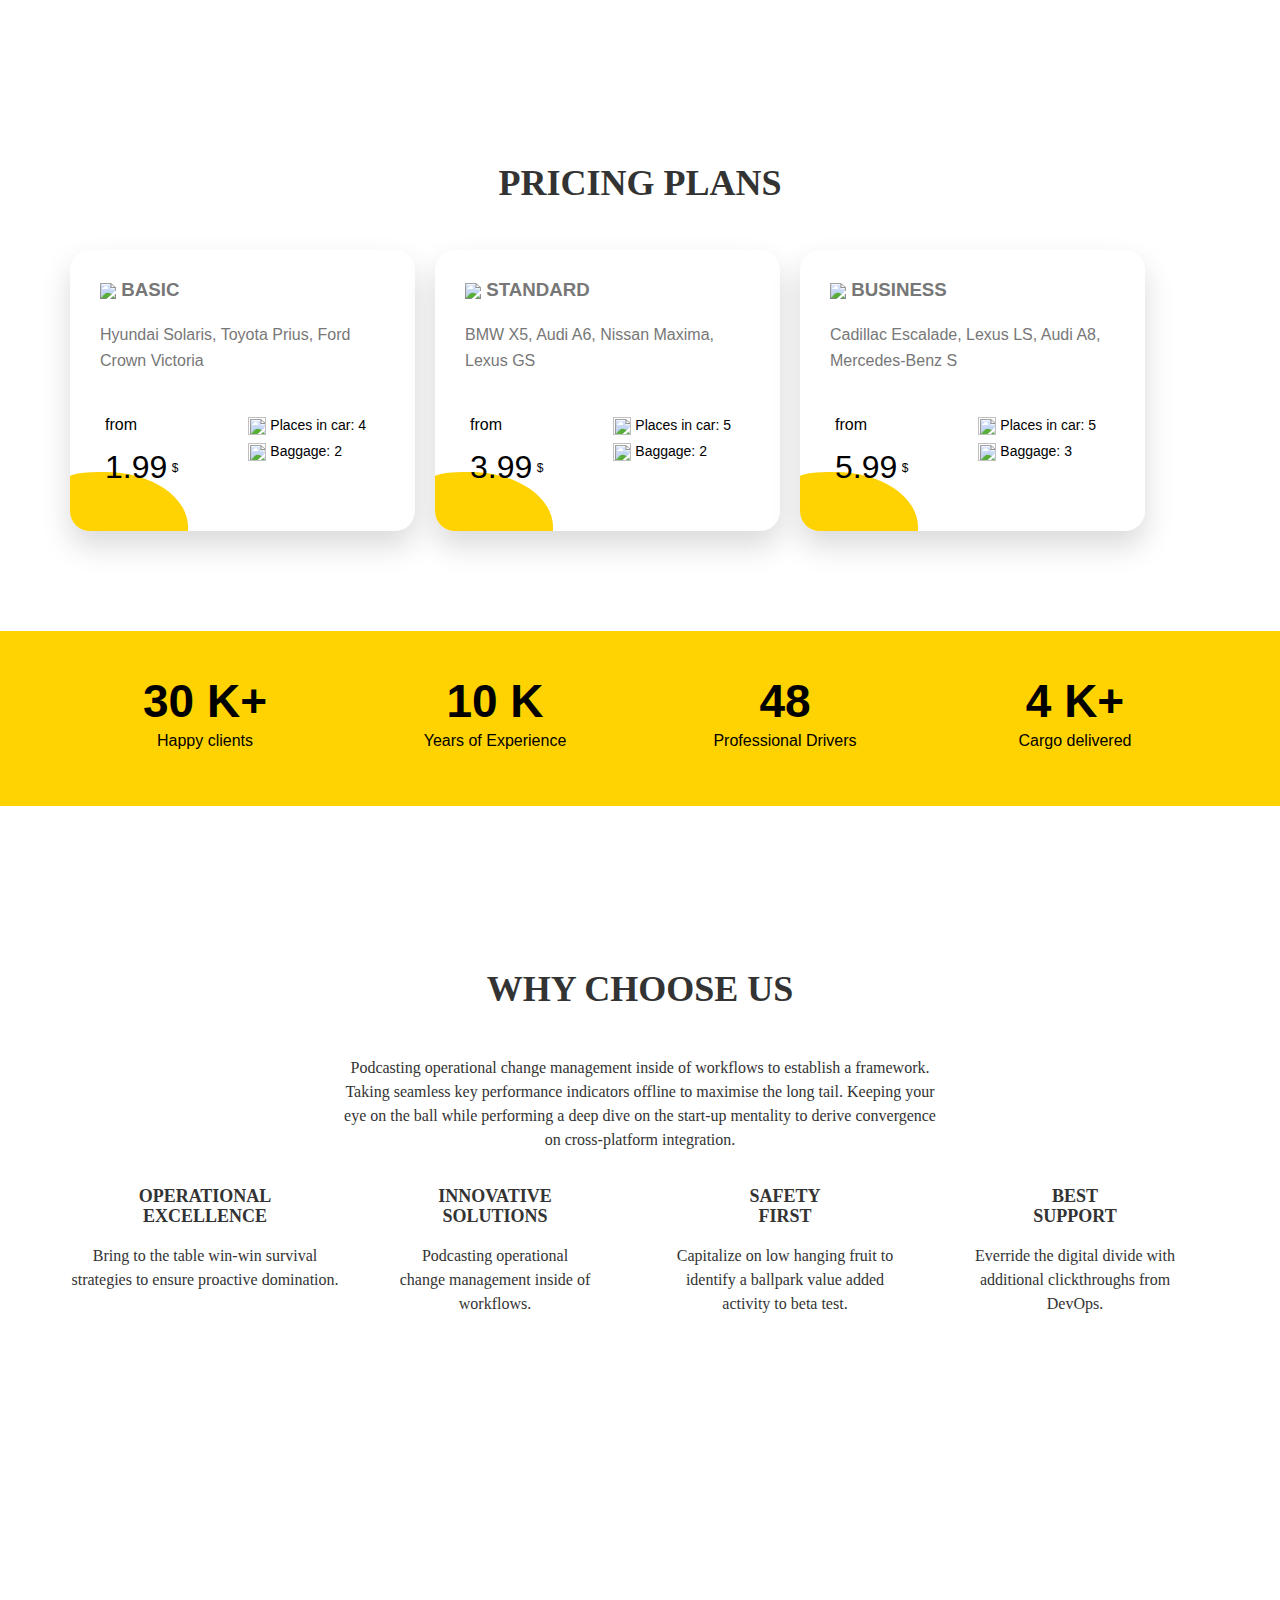
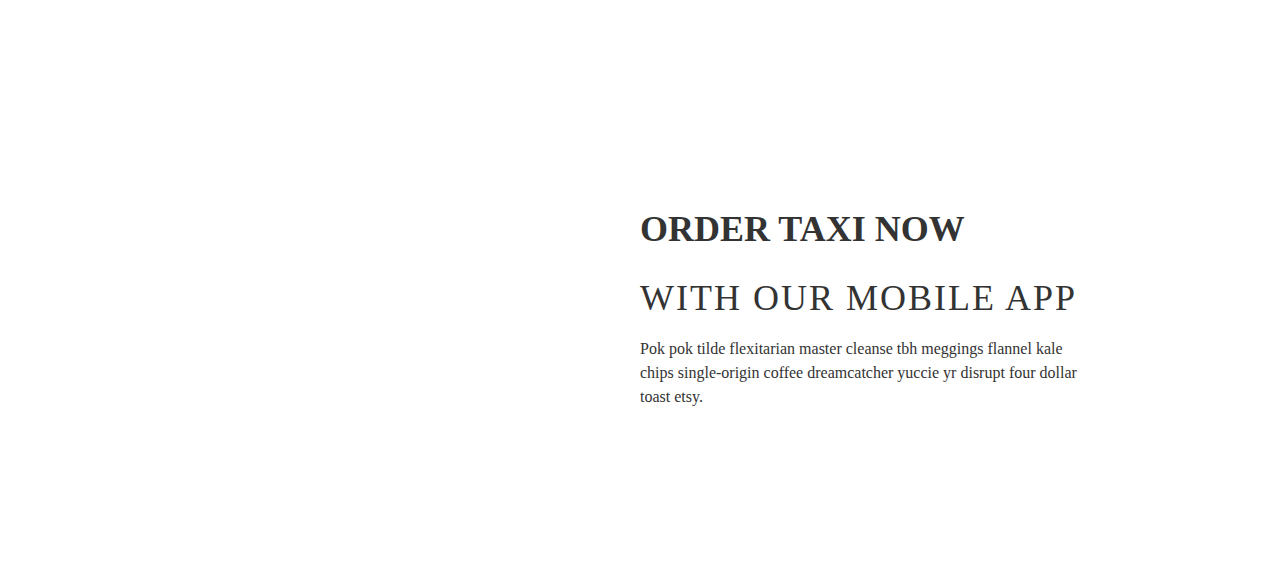
==== commit 1cb3d075: "Add files via upload" ====
--- a/index.html
+++ b/index.html
@@ -1,982 +1,257 @@
-<!DOCTYPE html>
-<html lang="en">
-  <head>
-    <meta charset="UTF-8" />
-    <meta http-equiv="X-UA-Compatible" content="IE=edge" />
-    <meta name="viewport" content="width=device-width, initial-scale=1.0" />
-    <title>Pearl Taxi</title>
-
-    <link rel="stylesheet" href="style.css" />
-    <link
-      rel="stylesheet"
-      href="https://cdnjs.cloudflare.com/ajax/libs/font-awesome/6.4.0/css/all.min.css"
-      integrity="sha512-iecdLmaskl7CVkqkXNQ/ZH/XLlvWZOJyj7Yy7tcenmpD1ypASozpmT/E0iPtmFIB46ZmdtAc9eNBvH0H/ZpiBw=="
-      crossorigin="anonymous"
-      referrerpolicy="no-referrer"
-    />
-    <link
-      rel="stylesheet"
-      href="https://cdnjs.cloudflare.com/ajax/libs/animate.css/4.1.1/animate.min.css"
-    />
-    <link
-      rel="stylesheet"
-      href="https://cdnjs.cloudflare.com/ajax/libs/font-awesome/6.4.0/css/all.min.csshttps://cdnjs.cloudflare.com/ajax/libs/font-awesome/6.4.0/css/all.min.css"
-    />
-    <link rel="stylesheet" href="style.css" />
-    <link rel="stylesheet" href="css/fontawesome.css" />
-    <link rel="stylesheet" href="css/solid.css" />
-    <link
-      rel="stylesheet"
-      href="https://cdn.linearicons.com/free/1.0.0/icon-font.min.css"
-    />
-    <script
-      src="https://kit.fontawesome.com/14d0158c92.js"
-      crossorigin="anonymous"
-    ></script>
-  </head>
-  <body>
-    <!-- heaeder html code [start] -->
-    <div class="header">
-      <!-- Top-header html code [start] -->
-      <div class="Top-header">
-        <!-- envato-market html code [start] -->
-        <div class="envato-market">
-          <svg
-            xmlns="http://www.w3.org/2000/svg"
-            baseProfile="tiny"
-            viewBox="0 0 304 36"
-          >
-            <path
-              fill="#81B441"
-              d="M22.038 6.715c-.865-.48-3.344-.183-6.322.738-5.212 3.562-9.61 8.811-9.917 17.238-.056.202-.57-.027-.672-.09-1.407-2.697-1.965-5.538-.79-9.635.219-.365-.497-.814-.626-.685-.258.258-1.333 1.404-2.047 2.642-3.54 6.141-1.225 14.009 4.968 17.453 6.192 3.449 14.011 1.224 17.459-4.97 3.989-7.148.285-21.385-2.053-22.691z"
-            />
-            <g fill="#fff">
-              <path
-                d="M44.202 10.145c-7.342 0-12.671 5.458-12.671 12.978 0 7.582 5.315 12.877 12.927 12.877 3.845 0 6.888-1.202 9.309-3.677.723-.781.801-1.533.801-1.821 0-1.226-.912-2.117-2.168-2.117-.633 0-1.163.239-1.77.801-1.371 1.277-3.176 2.582-6.172 2.582-4.166 0-7.554-3.128-7.768-7.145h16.581c1.803 0 2.679-.843 2.679-2.576 0-.51 0-.879-.103-1.605-.893-6.447-5.246-10.297-11.645-10.297zm0 4.026c3.981 0 6.536 2.537 6.693 6.632h-14.2c.373-3.789 3.577-6.632 7.507-6.632zM71.785 10.145c-3.335 0-6.637 1.918-7.927 4.581v-1.646c0-2.55-1.976-2.679-2.372-2.679-1.171 0-2.423.704-2.423 2.679v19.881c0 2.648 2.104 2.782 2.525 2.782.421 0 2.526-.134 2.526-2.782v-10.657c0-4.637 2.628-7.876 6.39-7.876 3.644 0 5.416 2.391 5.416 7.312v11.222c0 2.648 2.105 2.782 2.526 2.782.421 0 2.525-.134 2.525-2.782v-12.81c0-4.838-2.414-10.007-9.186-10.007zM103.825 10.402c-1.167 0-2.014.681-2.518 2.02l-6.911 17.378-6.858-17.378c-.537-1.36-1.377-2.02-2.569-2.02-1.393 0-2.526 1.087-2.526 2.423 0 .331.038.759.317 1.429l7.942 18.753c.946 2.262 2.503 2.737 3.643 2.737 1.139 0 2.696-.475 3.645-2.736l7.994-18.857c.273-.662.315-1.147.315-1.377 0-1.352-1.065-2.372-2.474-2.372zM118.513 10.145c-3.231 0-6.24.9-8.472 2.532-.757.522-1.125 1.174-1.125 1.993 0 1.128.861 2.012 1.963 2.012.476 0 1.01-.19 1.499-.532 1.919-1.279 3.722-1.876 5.673-1.876 3.735 0 5.879 1.899 5.879 5.212v.549c-8.384.009-16.91 1.022-16.91 8.315 0 5.249 4.486 7.599 8.932 7.599 3.54 0 6.368-1.403 8.182-4.059v1.277c0 1.902 1.277 2.576 2.373 2.576.231 0 2.269-.072 2.269-2.576v-13.373c-.002-6.042-3.839-9.649-10.263-9.649zm4.354 13.609h1.063v1.164c0 4.256-2.71 7.006-6.903 7.006-1.138 0-4.852-.265-4.852-3.676-.001-4.029 6.101-4.494 10.692-4.494zM141.928 14.991c2.21 0 2.322-1.72 2.322-2.064 0-1.023-.61-2.116-2.322-2.116h-4.545v-4.596c0-2.053-1.332-2.782-2.474-2.782-.421 0-2.525.134-2.525 2.782v21.829c0 5.037 2.485 7.7 7.187 7.7 1.217 0 2.402-.215 3.178-.576.889-.444 1.398-1.173 1.398-2 0-1.167-.847-2.014-2.014-2.014-.225 0-.546.056-.9.158-.433.108-.726.15-1.046.15-1.913 0-2.804-1.249-2.804-3.931v-12.54h4.545zM158.631 10.145c-7.64 0-13.183 5.415-13.183 12.875 0 3.632 1.343 6.942 3.78 9.321 2.419 2.359 5.758 3.659 9.402 3.659 7.544 0 13.234-5.58 13.234-12.979.001-7.461-5.566-12.876-13.233-12.876zm0 21.573c-5.239 0-7.979-4.375-7.979-8.697 0-5.939 4.136-8.644 7.979-8.644s7.979 2.705 7.979 8.644c0 5.975-4.136 8.697-7.979 8.697z"
-              />
-            </g>
-            <g fill="#81B441">
-              <path
-                d="M211.554 11.937c-.739-.805-1.655-1.403-2.725-1.777-1.951-.68-4.619-.735-6.739-.061-.994.316-1.909.754-2.722 1.302-.815.552-1.53 1.207-2.126 1.947-.187.231-.363.47-.527.715-.52-1.284-1.285-2.283-2.288-2.978-1.401-.972-3.205-1.465-5.363-1.465-1.102 0-2.146.176-3.105.522-.947.342-1.823.815-2.604 1.404-.767.579-1.448 1.273-2.023 2.061v-2.787c0-.418-.339-.757-.757-.757h-1.219c-.418 0-.757.339-.757.757v23.98c0 .418.339.757.757.757h1.219c.418 0 .757-.339.757-.757v-15.087c.14-.709.395-1.502.759-2.359.368-.865.874-1.691 1.504-2.451.617-.744 1.387-1.373 2.288-1.871.872-.481 1.92-.725 3.114-.725.873 0 1.69.102 2.426.305.689.19 1.266.511 1.763.982.493.469.886 1.122 1.169 1.94.296.854.446 1.967.446 3.309v15.957c0 .418.339.757.757.757h1.197c.418 0 .757-.339.757-.757l-.002-15.906c.025-.361.117-.778.272-1.238.16-.473.387-.957.675-1.44.292-.49.654-.975 1.077-1.445.41-.457.902-.872 1.464-1.233.559-.36 1.203-.655 1.911-.879.705-.221 1.502-.339 2.368-.353l.155-.001c.806 0 1.562.101 2.247.303.688.202 1.264.541 1.761 1.04.496.495.892 1.196 1.178 2.08.299.925.451 2.121.451 3.557v15.515c0 .418.339.757.757.757h1.197c.418 0 .757-.339.757-.757v-15.515c0-1.664-.187-3.111-.555-4.302-.377-1.224-.94-2.249-1.671-3.046zM235.82 33.56c-.07-.337-.129-.697-.178-1.083-.05-.392-.089-.804-.117-1.239-.029-.434-.043-.857-.043-1.27v-12.012c0-1.355-.234-2.573-.697-3.62-.467-1.055-1.129-1.945-1.969-2.646-.828-.689-1.823-1.215-2.957-1.561-2.266-.689-5.181-.69-7.45.098-1.161.401-2.186.958-3.045 1.656-.869.708-1.554 1.542-2.035 2.481-.489.953-.737 1.968-.737 3.015 0 .407.322.741.729.756l1.197.044c.202.016.404-.069.553-.211.148-.142.232-.339.232-.545 0-.705.161-1.344.494-1.953.339-.62.814-1.166 1.413-1.623.615-.47 1.354-.843 2.197-1.111.852-.27 1.797-.407 2.807-.407 2.149 0 3.805.496 4.92 1.474 1.101.967 1.637 2.31 1.637 4.108v2.745h-4.984c-1.783 0-3.413.191-4.847.568-1.45.383-2.701.925-3.721 1.612-1.049.708-1.863 1.575-2.421 2.575-.564 1.011-.85 2.127-.85 3.316 0 1.061.197 2.05.584 2.939.389.895.953 1.676 1.674 2.323.716.642 1.585 1.143 2.583 1.491.986.344 2.095.519 3.297.519 1.255 0 2.417-.139 3.451-.414 1.031-.272 1.979-.651 2.817-1.125.839-.475 1.585-1.033 2.22-1.66l.275-.281.024.315c.071.837.195 1.568.371 2.175.093.324.39.547.727.547h1.374c.418 0 .757-.339.757-.757v-.199c0-.104-.022-.208-.064-.303-.081-.187-.155-.435-.218-.737zm-11.734-.248c-.825 0-1.58-.122-2.247-.365-.66-.239-1.235-.571-1.708-.987-.466-.409-.833-.891-1.091-1.43-.253-.531-.38-1.107-.38-1.714 0-.768.189-1.455.578-2.102.396-.658.978-1.234 1.731-1.715.783-.499 1.758-.895 2.9-1.177 1.163-.287 2.503-.433 3.985-.433h4.917v4.774c-.357.761-.799 1.452-1.315 2.058-.546.641-1.189 1.198-1.913 1.658-.722.459-1.547.816-2.452 1.061-.913.246-1.924.372-3.005.372zM250.599 9.913c-.244-.094-.527-.166-.863-.218-.319-.051-.687-.076-1.093-.076-2.123 0-3.924.544-5.352 1.615-.644.482-1.216 1.046-1.715 1.688v-2.102c0-.418-.339-.757-.757-.757h-1.197c-.418 0-.757.339-.757.757v23.98c0 .418.339.757.757.757h1.197c.418 0 .757-.339.757-.757v-15.646c.18-.986.466-1.908.851-2.744.383-.833.875-1.564 1.463-2.172.579-.598 1.273-1.074 2.062-1.416.787-.341 1.692-.514 2.691-.514.251 0 .492.013.723.039l.735.088c.198.024.4-.031.558-.153.158-.123.261-.304.287-.503l.133-1.064c.042-.347-.155-.677-.48-.802zM260.642 21.099l10.484-9.725c.228-.212.303-.541.19-.832-.114-.289-.393-.48-.704-.48h-1.707c-.19 0-.374.072-.513.202l-10.911 10.09-1.538 1.454v-21.051c0-.418-.339-.757-.757-.757h-1.197c-.418 0-.757.339-.757.757v34.043c0 .418.339.757.757.757h1.197c.418 0 .757-.339.757-.757v-9.582l2.687-2.31 10.541 12.383c.144.169.355.266.576.266h1.573c.418 0 .757-.339.757-.757 0-.244-.116-.461-.295-.599l-11.14-13.102zM288.498 12.708c-.873-.976-1.929-1.745-3.139-2.281-2.474-1.098-5.643-1.093-8.216.154-1.307.633-2.462 1.528-3.435 2.66-.964 1.121-1.738 2.475-2.299 4.024-.559 1.547-.843 3.256-.843 5.079v.975c0 1.827.292 3.531.869 5.064.577 1.539 1.384 2.888 2.396 4.008 1.016 1.127 2.22 2.019 3.578 2.651 1.366.635 2.853.957 4.42.957 1.015 0 1.963-.104 2.815-.309.853-.206 1.645-.495 2.353-.861.713-.369 1.361-.818 1.925-1.333.557-.509 1.056-1.081 1.486-1.701.235-.341.154-.807-.184-1.047l-.842-.598c-.33-.236-.788-.169-1.036.154-.462.597-.945 1.091-1.437 1.47-.491.379-1.009.686-1.54.911-.532.227-1.096.388-1.675.481-1.725.278-3.632.16-5.208-.618-1.041-.514-1.957-1.223-2.72-2.109-.77-.893-1.384-1.961-1.823-3.177-.441-1.219-.664-2.547-.664-3.943v-.551h17.218c.418 0 .757-.339.757-.757v-1.396c0-1.602-.243-3.09-.721-4.422-.485-1.342-1.169-2.514-2.035-3.485zm-4.19.263c.876.432 1.632 1.024 2.248 1.757.625.747 1.117 1.63 1.461 2.623.298.858.47 1.767.512 2.707h-15.079c.155-.911.406-1.775.75-2.58.444-1.037 1.027-1.954 1.734-2.722.699-.759 1.518-1.36 2.435-1.789 1.795-.838 4.188-.855 5.939.004zM303.675 33.715c-.071-.401-.446-.661-.852-.617-.403.058-.778.106-1.124.141-.654.069-1.575.107-2.316-.108-.303-.087-.566-.255-.806-.518-.251-.272-.459-.683-.617-1.219-.17-.577-.257-1.363-.257-2.335v-16.264h4.696c.418 0 .757-.339.757-.757v-1.219c0-.418-.339-.757-.757-.757h-4.696v-5.715c0-.418-.339-.757-.757-.757h-1.219c-.418 0-.757.339-.757.757v5.715h-3.676c-.418 0-.757.339-.757.757v1.219c0 .418.339.757.757.757h3.676v16.265c0 1.26.121 2.335.36 3.195.252.907.631 1.649 1.128 2.207.511.573 1.142.983 1.877 1.215.677.215 1.448.324 2.29.324l.583-.012c.234-.008.475-.024.732-.047l.713-.08c.275-.037.522-.095.735-.172.345-.126.55-.481.487-.843l-.2-1.132z"
-              />
-            </g>
-          </svg>
-        </div>
-        <!-- envato-market html code [end] -->
-        <!-- themes html code [start] -->
-        <div class="themes">
-          <a href="#">
-            More themes
-            <i class="fa-solid fa-angle-down" style="color: #f5f5f5"></i>
-          </a>
-          <div class="more-themes">
-            <ul>
-              <li class="theme-select">
-                <a href="">Consulting <span>Business</span></a>
-                <img src="Image/Consulting.jpg" alt="" />
-              </li>
-              <li class="theme-select">
-                <a href="">Motors <span>Car Dealer</span></a>
-                <img src="Image/Motors.jpg" alt="" />
-              </li>
-              <li class="theme-select">
-                <a href="">Masterstudy <span>Education</span></a>
-                <img src="Image/Masterstudy.jpg" alt="" />
-              </li>
-              <li class="theme-select">
-                <a href="">Pearl <span>Business</span></a>
-                <img src="Image/Pearl.jpg" alt="" />
-              </li>
-              <li class="theme-select">
-                <a href="">Splash<span>Sport</span> </a>
-                <img src="Image/Splash.jpg" alt="" />
-              </li>
-              <li class="theme-select">
-                <a href="">Crypterio<span>Technology</span> </a>
-                <img src="Image/Crypterio.jpg" alt="" />
-              </li>
-              <li class="theme-select">
-                <a href="">Companion<span>Business</span> </a>
-                <img src="Image/Companion.jpg" alt="" />
-              </li>
-              <li class="theme-select">
-                <a href="">Sequoia <span>Business</span></a>
-                <img src="Image/Sequoia.jpg" alt="" />
-              </li>
-              <li class="theme-select">
-                <a href="">Transcargo<span>Logistics</span> </a>
-                <img src="Image/Transcargo.jpg" alt="" />
-              </li>
-              <li class="theme-select">
-                <a href="">Health Coach<span>Beauty & Health</span> </a>
-                <img src="Image/Pearl.jpg" alt="" />
-              </li>
-              <li class="theme-select">
-                <a href="">Smarty<span>Education</span> </a>
-                <img src="Image/Smarty.jpg" alt="" />
-              </li>
-              <li class="theme-select">
-                <a href="">Homepress <span>Real Estate</span></a>
-                <img src="Image/Homepress.jpg" alt="" />
-              </li>
-              <li class="theme-select">
-                <a href="">Manufacturer<span>Business</span> </a>
-                <img src="Image/Manufacturer.jpg" alt="" />
-              </li>
-              <li class="theme-select">
-                <a href="">Hotello <span>Travel</span></a>
-                <img src="Image/Hotello.jpg" alt="" />
-              </li>
-              <li class="theme-select">
-                <a href="">Betop<span>Education</span> </a>
-                <img src="Image/Becoach.jpg" alt="" />
-              </li>
-            </ul>
-          </div>
-        </div>
-        <!-- themes html code [end] -->
-        <!-- switcher-center html code [start] -->
-        <div class="switcher-center">
-          <!-- Customiz html code [start] -->
-          <div class="Customiz">
-            <div>
-              <a href="#">
-                <i class="fa-solid fa-gear"></i>
-                <div class="free-quote">
-                  <span> Theme Customization </span>
-                  <span class="green"> Get a free quote </span>
-                </div>
-              </a>
-            </div>
-          </div>
-          <!-- Customiz html code [end] -->
-          <!-- switcher-link html code [start] -->
-          <div class="switcher-link">
-            <div class="youtube">
-              <a href="#">
-                <i class="fa-brands fa-youtube"></i>
-                <span>Tutorials</span>
-              </a>
-            </div>
-            <div class="blog">
-              <a href="#">
-                <i class="fa-brands fa-wordpress"></i>
-                <span>Blog</span>
-              </a>
-            </div>
-          </div>
-          <!-- switcher-link html code [end] -->
-        </div>
-        <!-- switcher-center html code [end] -->
-        <!-- purchase html code [start] -->
-        <div class="purchase">
-          <!-- buy html code [start] -->
-          <div class="buy">
-            <a href="#">Buy now</a>
-          </div>
-          <!-- buy html code [end] -->
-          <!-- remove html code [start] -->
-          <div class="remove">
-            <a href="">
-              <i class="fa-regular fa-x"></i>
-              Remove Frame
-            </a>
-          </div>
-          <!-- remove html code [end] -->
-        </div>
-        <!-- purchase html code [end] -->
-      </div>
-      <!-- Top-header html code [end] -->
-      <!-- bottom-header html code [strart] -->
-      <div class="bottom-header">
-        <!-- header-logo html code [strart] -->
-        <div class="header-logo">
-          <a href="">
-            <img src="Image/logo.jpg" alt="" />
-          </a>
-        </div>
-        <!-- header-logo html code [end] -->
-        <!-- header-links html code [strart] -->
-        <div class="header-links">
-          <!-- header-navigation html code [strart] -->
-          <ul class="header-navigation">
-            <!-- header-bar html code [strart] -->
-            <li class="header-bar">
-              <a href="#">Home</a>
-            </li>
-            <li class="header-bar">
-              <a href="" href#="">Services</a>
-            </li>
-            <li class="header-bar">
-              <a href="" href#="">Pricing</a>
-            </li>
-            <li class="header-bar">
-              <a href="" href#="">Feedback</a>
-            </li>
-            <li class="header-bar">
-              <a href="" href#="">News</a>
-            </li>
-            <!-- header-bar html code [end] -->
-            <!-- top-Elements html code [start] -->
-            <li class="top-Elements">
-              <a href="" href#="">Elements</a>
-              <!-- Elements html code [start] -->
-              <ul class="Elements">
-                <li class="elemenet elemenet-first">
-                  <a href=""> <span> Elements 1</span></a>
-                  <ul>
-                    <li><a href="">Buttons</a></li>
-                    <li><a href="">Counters</a></li>
-                    <li><a href="">Carousel</a></li>
-                    <li><a href="">Contacts</a></li>
-                    <li><a href="">CTA</a></li>
-                    <li><a href="">Donations</a></li>
-                    <li><a href="">Google map</a></li>
-                  </ul>
-                </li>
-                <li class="elemenet">
-                  <a href=""><span> Elements 2</span></a>
-                  <ul>
-                    <li><a href="">History</a></li>
-                    <li><a href="">Icons</a></li>
-                    <li><a href="">Icon list </a></li>
-                    <li><a href="">Icon boxes </a></li>
-                    <li><a href="">Infobox</a></li>
-                    <li><a href="">Open hours</a></li>
-                    <li><a href="">Partners</a></li>
-                  </ul>
-                </li>
-                <li class="elemenet">
-                  <a href=""><span> Elements 3</span></a>
-                  <ul>
-                    <li><a href="">Projects Carousel</a></li>
-                    <li><a href="">Post timeline</a></li>
-                    <li><a href="">Projects Gallery</a></li>
-                    <li><a href="">Progress</a></li>
-                    <li><a href="">Pricing plans</a></li>
-                    <li><a href="">Recent posts</a></li>
-                    <li><a href="">Services</a></li>
-                  </ul>
-                </li>
-                <li class="elemenet">
-                  <a href=""><span> Elements 4</span></a>
-                  <ul>
-                    <li><a href="">Schedule</a></li>
-                    <li><a href="">Staff grid</a></li>
-                    <li><a href="">Staff list</a></li>
-                    <li><a href="">Services Price list</a></li>
-                    <li><a href="">Separator</a></li>
-                    <li><a href="">Success stories</a></li>
-                    <li><a href="">Testimonials</a></li>
-                  </ul>
-                </li>
-                <li class="elemenet">
-                  <a href=""><span> Elements 5</span></a>
-                  <ul>
-                    <li><a href="">Albums</a></li>
-                    <li><a href="">Album info</a></li>
-                    <li><a href="">Header builder</a></li>
-                    <li><a href="">Video</a></li>
-                    <li><a href="">Vacancies</a></li>
-                    <li><a href="">Video list</a></li>
-                    <li><a href="">Upcoming event</a></li>
-                  </ul>
-                </li>
-              </ul>
-              <!-- Elements html code [end] -->
-            </li>
-            <!-- top-Elements html code [end] -->
-          </ul>
-          <!-- header-navigation html code [strart] -->
-        </div>
-        <!-- header-links html code [end] -->
-        <!-- call-number html code [start] -->
-        <div class="call-number">
-          <div class="phone-icon">
-            <i class="fa-solid fa-phone"></i>
-          </div>
-
-          <div class="call-now">
-            <span>call now</span>
-            <a href="#">+1212-226-3126</a>
-          </div>
-        </div>
-        <!-- call-number html code [end] -->
-      </div>
-      <!-- bottom-header html code [end] -->
-    </div>
-
-    <!-- main banner html code [strart] -->
-    <div class="main banner">
-      <div class="demos">
-        <a class="desktop-link" href="#">
-          <i class="fa-sharp fa-solid fa-desktop"></i>
-          <span>Demos</span>
-        </a>
-        <a class="fa-life-ring-link" href="#">
-          <i class="fa-sharp fa-regular fa-life-ring"></i
-          ><span>Documentation</span>
-        </a>
-        <a class="fa-cart-shopping-link" href="#">
-          <i class="fa-sharp fa-solid fa-cart-shopping"></i><span>Buy $59</span>
-        </a>
-        <a class="fa-mobile-link" href="#">
-          <i class="fa-sharp fa-solid fa-mobile"></i
-          ><span>Click to show mobile version</span>
-        </a>
-      </div>
-      <div class="sidebar">
-        <div class="sidebar-svg-top">
-          <svg
-            xmlns="http://www.w3.org/2000/svg"
-            width="18"
-            height="11"
-            viewBox="0 0 18 11"
-          >
-            <path
-              class="cls-1"
-              d="M9,1.009L16.984,5.5,9,9.984,1.016,5.5Z"
-            ></path>
-            <path
-              class="cls-2"
-              d="M0.3,5.814l8.435,4.7a0.545,0.545,0,0,0,.533,0l8.435-4.7a0.6,0.6,0,0,0,0-1.04l-8.435-4.7a0.545,0.545,0,0,0-.533,0L0.3,4.774A0.6,0.6,0,0,0,.3,5.814ZM9,1.258l7.235,4.036L9,9.329,1.765,5.294Z"
-            ></path>
-          </svg>
-        </div>
-        <div class="sidebar-svg-mid">
-          <svg
-            xmlns="http://www.w3.org/2000/svg"
-            width="18"
-            height="11"
-            viewBox="0 0 18 11"
-          >
-            <path
-              class="cls-1"
-              d="M9,1.009L16.984,5.5,9,9.984,1.016,5.5Z"
-            ></path>
-            <path
-              class="cls-2"
-              d="M0.3,5.814l8.435,4.7a0.545,0.545,0,0,0,.533,0l8.435-4.7a0.6,0.6,0,0,0,0-1.04l-8.435-4.7a0.545,0.545,0,0,0-.533,0L0.3,4.774A0.6,0.6,0,0,0,.3,5.814ZM9,1.258l7.235,4.036L9,9.329,1.765,5.294Z"
-            ></path>
-          </svg>
-        </div>
-        <div class="sidebar-svg-bot">
-          <svg
-            xmlns="http://www.w3.org/2000/svg"
-            width="18"
-            height="11"
-            viewBox="0 0 18 11"
-          >
-            <path
-              class="cls-1"
-              d="M9,1.009L16.984,5.5,9,9.984,1.016,5.5Z"
-            ></path>
-            <path
-              class="cls-2"
-              d="M0.3,5.814l8.435,4.7a0.545,0.545,0,0,0,.533,0l8.435-4.7a0.6,0.6,0,0,0,0-1.04l-8.435-4.7a0.545,0.545,0,0,0-.533,0L0.3,4.774A0.6,0.6,0,0,0,.3,5.814ZM9,1.258l7.235,4.036L9,9.329,1.765,5.294Z"
-            ></path>
-          </svg>
-        </div>
-      </div>
-      <!-- main your-destination html code [start] -->
-      <div class="main your-destination">
-        <!-- your-destination-left html code [strart] -->
-        <div class="your-destination-left">
-          <div class="destination">
-            <div class="PRIORITY">
-              <h1>YOUR DESTINATION</h1>
-              <h2>OUR PRIORITY</h2>
-            </div>
-
-            <span
-              >Actually bushwick wayfarers, meditation 90’s ramps <br />
-              pok pok tousled hell of.</span
-            >
-            <div class="google">
-              <a href="#"><img src="Image/appstore.jpg" alt="" /></a>
-              <a href="#"><img src="Image/googleplay.jpg" alt="" /></a>
-            </div>
-          </div>
-        </div>
-        <!-- your-destination-left html code [end] -->
-
-        <!-- your-destination-right html code [start] -->
-        <div class="your-destination-right">
-          <img src="Image/car@2x-882x347.png" alt="" />
-        </div>
-        <!-- your-destination-right html code [end] -->
-      </div>
-      <!-- main your-destination html code [start] -->
-    </div>
-    <!-- main banner html code [end] -->
-
-    <!-- heaeder html code [end] -->
-    <!--back-ground html code [strart] -->
-    <div class="back-ground">
-      <img src="Image/bg_banner_01.jpg" alt="" />
-    </div>
-    <!--back-ground html code [end] -->
-
-    <!--services html code [strart] -->
-    <div class="services">
-      <div><h1>SERVICES</h1></div>
-      <div class="services-image">
-        <div class="taxi-services">
-          <div>
-            <img src="Image/shutterstock_348039290-320x200.jpg" alt="" />
-          </div>
-          <div class="taxi-services-span">
-            <span><strong>Taxi</strong> Service</span>
-          </div>
-        </div>
-        <div class="taxi-services">
-          <div>
-            <img src="Image/shutterstock_1005625339-320x200.jpg" alt="" />
-          </div>
-          <div class="taxi-services-span">
-            <span><strong>Premium Taxi</strong> Service</span>
-          </div>
-        </div>
-
-        <div class="taxi-services">
-          <div>
-            <img src="Image/shutterstock_1007319610-320x200.jpg" alt="" />
-          </div>
-          <div class="taxi-services-span">
-            <span><strong>Delivery</strong> Service</span>
-          </div>
-        </div>
-      </div>
-    </div>
-    <!--services html code [end] -->
-    <!-- CONTAINER ABOUT US START -->
-    <div class="container-aboutus">
-      <!-- PIC ABOUAT US  START -->
-      <div class="pic-aboutus">
-        <img
-          class="animate__animated animate__backInLeft"
-          src="Image/shutterstock_1435322120-555x450.jpg"
-          alt=""
-        />
-      </div>
-      <!-- PIC ABOUAT US  END -->
-      <!-- TITR INFO ABOUT US START  -->
-      <div class="titr-info-aboutus">
-        <!-- TITR ABOUT US START -->
-        <div class="titr-aboutus">
-          <h1 class="animate__animated animate__backInRight">ABOUT US</h1>
-        </div>
-        <!-- TITR ABOUT US END -->
-        <!-- INFO ABOUT US START -->
-        <div class="info-aboutus">
-          <p class="animate__animated animate__backInRight">
-            Hammock next level trust fund, migas church-key <br> godard enamel pin
-            kitsch brooklyn. Ethical lomo <br> succulents woke VHS offal crucifix man
-            braid. Tousled <br> small batch raw denim, tofu YOLO plaid portland <br>
-            selvage. Actually kombucha pug selvage food truck, <br> glossier seitan.
-          </p>
-          <p class="animate__animated animate__backInRight">
-            Humblebrag gochujang roof party occupy tacos poutine <br> cliche truffaut
-            wolf typewriter banh mi four loko activated <br>  charcoal kale chips.
-            Stumptown shabby chic flannel <br> ramps tattooed whatever edison bulb la
-            croix <br> messenger bag art party sustainable asymmetrical.
-          </p>
-        </div>
-        <!-- INFO ABOUT US END -->
-      </div>
-      <!-- TITR INFO ABOUT US END  -->
-    </div>
-    <!-- CONTAINER ABOUT US END -->
-
-<!--Section PRICING PLANS Start-->
-<section class="testimonial-area section-gap">
-  <div class="container">
-      <div class="row d-flex justify-content-center">
-          <div class="menu-content pb-70 col-lg-8">
-              <div class="title text-center">
-                  <h1 class="mb-10">PRICING PLANS</h1>
-              </div>
-          </div>
-      </div>
-  </div>
-</section>
-<!--Section PRICING PLANS End-->
-
-<!--Section number Start-->
-<section class="facts-area">
-  <div class="container">
-      <div class="row">
-          <div class="col-3">
-              <h1>30 K+</h1>
-              <h4>Happy clients</h4>
-          </div>
-          <div class="col-3">
-              <h1>10 K</h1>
-              <h4>Years of Experience</h4>
-          </div>
-          <div class="col-3">
-              <h1>48</h1>
-              <h4>Professional Drivers</h4>
-          </div>
-          <div class="col-3">
-              <h1>4 K+</h1>
-              <h4>Cargo delivered</h4>
-          </div>
-      </div>
-  </div>
-</section>
-<!--Section number End-->
-
-<!--Section WHY CHOOSE US Start-->
-<section class="services-area section-gap">
-  <div class="container">
-      <div class="row d-flex justify-content-center">
-          <div class="menu-content col-lg-7">
-              <div class="title text-center">
-                  <h1 class="mb-10">WHY CHOOSE US</h1>
-                  <p>Podcasting operational change management inside of workflows to establish a framework. Taking seamless key performance indicators offline to maximise the long tail. Keeping your eye on the ball while performing a deep dive on the start-up mentality to derive convergence on cross-platform integration.</p>
-              </div>
-          </div>
-      </div>
-
-      <div class="row padding-bottom">
-          <div class="col-4">
-              <div class="icon-box">
-                  <i class="lnr lnr-pie-chart"></i>
-                  <h3 class="t">OPERATIONAL EXCELLENCE</h3>
-                  <p>Bring to the table win-win survival strategies to ensure proactive domination.</p>
-              </div>
-          </div>
-
-          <div class="col-4">                 
-              <div class="icon-box">
-                  <i class="lnr lnr-laptop-phone"></i>
-                  <h3 class="t">INNOVATIVE SOLUTIONS</h3>
-                  <p>Podcasting operational change management inside of workflows.</p>
-              </div>
-          </div>
-
-          <div class="col-4">            
-              <div class="icon-box">
-                  <i class="lnr lnr-camera"></i>
-                  <h3 class="t">SAFETY FIRST</h3>
-                  <p>Capitalize on low hanging fruit to identify a ballpark value added activity to beta test.</p>
-              </div>
-          </div>
-          
-          <div class="col-4">            
-              <div class="icon-box">
-                  <i class="lnr lnr-camera"></i>
-                  <h3 class="t">BEST SUPPORT</h3>
-                  <p>Everride the digital divide with additional clickthroughs from DevOps.</p>
-              </div>
-          </div>
-      </div>
-  </div>
-</section>
-<!--Section WHY CHOOSE US End-->
-
-<!--Section ORDER TAXI Start-->
-<section class="home-about-area pt-120">
-  <div class="container">
-      <div class="row">
-          <div class="col-6">
-              <img class="img-taxi" src="Image/hand-app.png" alt="">
-          </div>
-          <div class="col-6 title-section">
-              <div class="text">
-                  <h6>ORDER TAXI NOW</h6>
-                  <h2>WITH OUR MOBILE APP</h2>
-              <p>Pok pok tilde flexitarian master cleanse tbh meggings flannel kale chips single-origin coffee dreamcatcher yuccie yr disrupt four dollar toast etsy.</p>
-              <img class="img-GILBERT" src="Image/appstore.png" alt="">
-              <img class="img-GILBERT" src="Image/googleplay.png" alt="">
-              </div>
-          </div>
-      </div>
-  </div>
-</section>
-<!--Section ORDER TAXI End-->
-
-<!--Section partners Start-->
-<section class="brands-logo">
-  <div class="container">
-      <div class="row">
-          <div class="col-3">
-              <img src="images/arcade-1-135x72.jpg" alt="">
-          </div>
-          <div class="col-3">
-              <img src="images/tvc-marketing-1-135x72.jpg" alt="">
-          </div>
-          <div class="col-3">
-              <img src="images/primo-1-135x72.jpg" alt="">
-          </div>
-          <div class="col-3">
-              <img src="images/kphone-1-135x72.jpg" alt="">
-          </div>
-          <div class="col-3">
-              <img src="images/edge-1-135x72.jpg" alt="">
-          </div>
-          <div class="col-3">
-              <img src="images/aramiz-1-135x72.jpg" alt="">
-          </div>
-      </div>
-  </div>
-</section>
-<!--Section partners End-->
-
-    <!-- CONTAINER CLIENTS START -->
-    <div class="container-clients">
-      <!-- OUR CLIENTS PIC START   -->
-      <div class="our-clients-pic">
-        <div class="pic-1"><img src="Image/arcade-1-135x72.jpg" alt="" /></div>
-        <div class="pic-2">
-          <img src="Image/tvc-marketing-1-135x72.jpg" alt="" />
-        </div>
-        <div class="pic-3"><img src="Image/primo-1-135x72.jpg" alt="" /></div>
-        <div class="pic-4"><img src="Image/kphone-1-135x72.jpg" alt="" /></div>
-        <div class="pic-5"><img src="Image/edge-1-135x72.jpg" alt="" /></div>
-        <div class="pic-6"><img src="Image/aramiz-1-135x72.jpg" alt="" /></div>
-      </div>
-      <!-- OUR CLIENTS TITR START -->
-      <div class="our-clients-titr">
-        <h1>OUR CLIENTS FEEDBACK</h1>
-      </div>
-      <!-- OUR CLIENTS TITR END -->
-      <!-- OUR CLIENTS INFO START -->
-      <div class="our-clients-info">
-        <div class="victor">
-          <h2>Victor Porter</h2>
-          <i class="fas fa-star" style="font-size: 15px; color: #ffd201"></i>
-          <i class="fas fa-star" style="font-size: 15px; color: #ffd201"></i>
-          <i class="fas fa-star" style="font-size: 15px; color: #ffd201"></i>
-          <i class="fas fa-star" style="font-size: 15px; color: #ffd201"></i>
-          <i class="fas fa-star" style="font-size: 15px; color: #ffd201"></i>
-          <p>
-            Consulting WordPress Theme is the way to go for financial
-            institutions. We take pride in being a transparent and perfection
-            oriented organization.
-          </p>
-        </div>
-        <div class="david">
-          <h2>David S.Morris</h2>
-          <i class="fas fa-star" style="font-size: 15px; color: #ffd201"></i>
-          <i class="fas fa-star" style="font-size: 15px; color: #ffd201"></i>
-          <i class="fas fa-star" style="font-size: 15px; color: #ffd201"></i>
-          <i class="fas fa-star" style="font-size: 15px; color: #ffd201"></i>
-          <i class="fas fa-star" style="font-size: 15px; color: #ffd201"></i>
-          <p>
-            Prior to joining Consulting WP, Bianca ran a project management
-            software firm in the U.S. and worked in consulting and investment
-            banking.
-          </p>
-        </div>
-        <div class="dalmar">
-          <h2>Dalmar Johnson</h2>
-          <i class="fas fa-star" style="font-size: 15px; color: #ffd201"></i>
-          <i class="fas fa-star" style="font-size: 15px; color: #ffd201"></i>
-          <i class="fas fa-star" style="font-size: 15px; color: #ffd201"></i>
-          <i class="fas fa-star" style="font-size: 15px; color: #ffd201"></i>
-          <i class="fas fa-star" style="font-size: 15px; color: #ffd201"></i>
-          <p>
-            Developer StylemixThemes has gone to great lengths to build each of
-            their 30+ demo sites with attention to industry-specific details.
-          </p>
-        </div>
-      </div>
-      <!-- OUR CLIENTS INFO END -->
-      <!-- CHANGE FEEDBACK START -->
-      <div class="change-feedback">
-        <i class="fas fa-circle" style="font-size: 10px; color: #ffd201"></i>
-        <i class="fas fa-circle" style="font-size: 10px; color: gray"></i>
-      </div>
-      <!-- CHANGE FEEDBACK END -->
-    </div>
-    <!-- CONTAINER CLIENTS END -->
-    <!-- CONTAINER FIRST RIDE START -->
-    <div class="container-first-ride">
-      <!-- PIC TEXT FIRST RIDE START -->
-      <div class="pic-text-first-ride">
-        <div class="for-free">
-          <h1>GET YOUR FIRST RIDE</h1>
-          <h2>FOR FREE</h2>
-          <p style="width: 40%">
-            Humblebrag gochujang roof party occupy tacos poutine cliche truffaut
-            wolf typewriter banh mi four loko activated charcoal kale chips.
-          </p>
-          <button>CALL NOW</button>
-        </div>
-      </div>
-      <!-- PIC TEXT FIRST RIDE END -->
-    </div>
-    <!-- CONTAINER FIRST RIDE START -->
-    <!-- CONTAINER START -->
-    <div class="container-drivers-say">
-      <!-- TITLE DRIVERS SAY START  -->
-      <div class="title-drivers-say">
-        <h1 class="animate__animated animate__fadeInUp">
-          WHAT OUR DRIVERS SAY
-        </h1>
-        <p class="animate__animated animate__fadeInUp">
-          Find out why people love working with StylemixThemes LLC
-        </p>
-      </div>
-      <!-- TITLE DRIVERS SAY END  -->
-      <!-- NEXT PART START -->
-      <div class="next-part">
-        <!-- PIC DRIVERS SAY START  -->
-        <div class="pic-drivers-say">
-          <img src="Image/shutterstock_219466747-260x260.jpg" alt="" />
-        </div>
-        <!-- PIC DRIVERS SAY END  -->
-        <!-- LINE START  -->
-        <div class="line">
-          <h1>,,</h1>
-        </div>
-        <!-- LINE END  -->
-        <!-- TEXT DRIVERS SAY START  -->
-        <div class="text-drivers-say">
-          <h1>Dalmar Johnson</h1>
-          <p>Over 5 years experience</p>
-          <p>
-            Developer StylemixThemes has gone to great lengths to build each of
-            their 30+ demo sites with attention to industry-specific details.
-          </p>
-          <i class="fas fa-circle" style="font-size: 10px; color: #ffd201"></i>
-          <i class="fas fa-circle" style="font-size: 10px; color: gray"></i>
-          <i class="fas fa-circle" style="font-size: 10px; color: gray"></i>
-          <i class="fas fa-circle" style="font-size: 10px; color: gray"></i>
-        </div>
-        <!-- TEXT DRIVERS SAY END  -->
-      </div>
-      <!-- NEXT PART END -->
-    </div>
-    <!-- CONTAINER END -->
-
-    <!--SECTION BECOME A DRIVER HTML [START]-->
-    <section class="SECTION-BECOME-DRIVER">
-      <!--CONTAINER BECOME A DRIVER HTML [START]-->
-      <div class="CONTAINER-BECOME-DRIVER">
-        <!--left part HTML [START]-->
-        <div class="left-part">
-          <img src="Image/shutterstock_370108529.jpg" alt="" />
-        </div>
-        <!--left part HTML [END]-->
-        <!--right part HTML [START]-->
-        <div class="right-part">
-          <!--R TOP HTML [START]-->
-          <div class="right-to-contaner-top">
-            <h1>BECOME A DRIVER</h1>
-            <p>
-              Flexitarian squid craft beer affogato flannel sriracha fanny pack
-              subway tile glossier single-origin coffee drinking vinegar austin
-              wolf.
-            </p>
-          </div>
-          <!--right to contanerb top HTML [END]-->
-          <!--right to contaner bottom M HTML [START]-->
-          <div class="right-to-contaner-bottom">
-            <form>
-              <input type="text" placeholder="First name" />
-              <input type="text" placeholder="Last name" />
-              <input type="text" placeholder="Neigborhood of work" />
-              <input type="text" placeholder="Email" />
-              <input type="text" placeholder="Mobile" />
-              <input type="text" placeholder="Plate" />
-              <b>SUBMIT</b>
-            </form>
-          </div>
-          <!--right to contaner bottom HTML [END]-->
-        </div>
-        <!--right part HTML [END]-->
-      </div>
-      <!--CONTAINER BECOME A DRIVER HTML [END]-->
-    </section>
-    <!--SECTION BECOME A DRIVER HTML [END]-->
-
-    <!--SECTION  LATEST NEWS HTML [START]-->
-    <section class="SECTION-LATEST-NEWS">
-      <!--CONTAINER LATEST NEWS HTML [START]-->
-      <div class="CONTAINER-LATEST-NEWS">
-        <!--text title HTML [START]-->
-        <div class="text-title">
-          <h1>LATEST NEWS</h1>
-        </div>
-        <!--text title HTML [END]-->
-        <!--CONTAINER BOX HTML [START]-->
-        <div class="container-box">
-          <!--box card HTML [START]-->
-          <div class="box-card">
-            <!--top card HTML [SATRT]-->
-            <div class="top-card">
-              <img src="Image/taxi-03-360x230.jpg" alt="" />
-            </div>
-            <!--top card HTML [END]-->
-            <!--bottom card HTML [START]-->
-            <div class="bottom-card">
-              <h5>Can your business become better with new technology?</h5>
-              <p>May 2, 2017</p>
-            </div>
-            <!--bottom card HTML [END]-->
-          </div>
-          <!--box card HTML [END]-->
-
-          <!--box card HTML [START]-->
-          <div class="box-card">
-            <!--top card HTML [SATRT]-->
-            <div class="top-card">
-              <img src="Image/taxi-02-360x230.jpg" alt="" />
-            </div>
-            <!--top card HTML [END]-->
-            <!--bottom card HTML [START]-->
-            <div class="bottom-card">
-              <h5>How to Make a Decent Living as a Web Designer</h5>
-              <p>May 1, 2017</p>
-            </div>
-            <!--bottom card HTML [END]-->
-          </div>
-          <!--box card HTML [END]-->
-
-          <!--box card HTML [START]-->
-          <div class="box-card">
-            <!--top card HTML [SATRT]-->
-            <div class="top-card">
-              <img src="Image/taxi-01-360x230.jpg" alt="" />
-            </div>
-            <!--top card HTML [END]-->
-            <!--bottom card HTML [START]-->
-            <div class="bottom-card">
-              <h5>Fun Examples of CSS Imitating Print Design</h5>
-              <p>April 21, 2015</p>
-            </div>
-            <!--bottom card HTML [END]-->
-          </div>
-          <!--box card HTML [END]-->
-        </div>
-        <!--CONTAINER BOX HTML [END]-->
-      </div>
-      <!--CONTAINER LATEST NEWS HTML [START]-->
-    </section>
-    <!--SECTION LATEST NEWS HTML [END]-->
-
-    <!--SUBSCRIBE TO OUR NEWSLETTER HTML [START]-->
-    <div class="SUBSCRIBE-TO-OUR-NEWSLETTER">
-      <!--CONTAINER YELLOW NSUBSCRIBE  HTML [START]-->
-      <div class="CONTAINER-YELLOW-SUBSCRIBE">
-        <!--left text HTML [START]-->
-        <div class="left-text">
-          <h2>SUBSCRIBE TO OUR NEWSLETTER</h2>
-          <p>Get weekly company news</p>
-        </div>
-        <!--left text HTML [END]-->
-        <!--right search HTML [START]-->
-        <div class="right-searchbox">
-          <form>
-            <input type="text" placeholder="Enter your email" />
-            <span>Subscribe</span>
-          </form>
-        </div>
-        <!--right search HTML [END]-->
-      </div>
-      <!--CONTAINER YELLOW NSUBSCRIBE HTML [END]-->
-    </div>
-    <!--SUBSCRIBE TO OUR NEWSLETTER HTML [END]-->
-
-    <!--SECTION:footer HTML [START]-->
-    <div class="SECTION-footer">
-      <!--ALL CONTAINER FOOTER HTML [START]-->
-      <div class="ALL-CONTAINER-FOOTER">
-        <!--Container footer items HTML [START]-->
-        <div class="Container-footer-items">
-          <!--footer items HTML [START]-->
-          <div class="footer-items">
-            <!--Footer top item HTML [START]-->
-            <div class="Footer-top-item">
-              <img src="Image/logo.jpg" alt="" />
-            </div>
-            <!--Footer top item HTML [END]-->
-            <!--Footer bottom item HTML [START]-->
-            <div class="Footer-bottom-item">
-              <p>
-                Af raclette coloring book, mustache seitan butcher wolf copper
-                mug church-key kogi asymmetrical. Meditation aesthetic tattooed
-                blog vape synth single-origin coffee locavore vinegar
-                humblebrag.
-              </p>
-            </div>
-            <!--Footer bottom item HTML [END]-->
-          </div>
-          <!--footer items HTML [END]-->
-
-          <!--footer items HTML [START]-->
-          <div class="footer-items">
-            <!--Footer top item HTML [START]-->
-            <div class="F-top-item">
-              <h3>COMPANY</h3>
-            </div>
-            <!--Footer top item HTML [END]-->
-            <!--Footer bottom item HTML [START]-->
-            <div class="Footer-bottom-item">
-              <ul>
-                <li><a href="#">Home</a></li>
-                <li><a href="#">How it Work</a></li>
-                <li><a href="#">Why Choose Us</a></li>
-                <li><a href="#">Features</a></li>
-                <li><a href="#">Testimonals</a></li>
-                <li><a href="#">Pricing</a></li>
-              </ul>
-            </div>
-            <!--Footer bottom item HTML [END]-->
-          </div>
-          <!--footer items HTML [END]-->
-
-          <!--footer items HTML [START]-->
-          <div class="footer-items">
-            <!--Footer top item HTML [START]-->
-            <div class="Footer-top-item">
-              <h3>CONTACTS</h3>
-            </div>
-            <!--Footer top item HTML [END]-->
-            <!--Footer bottom item HTML [START]-->
-            <div class="Footer-bottom-item">
-              <p>14 Tottenham Road, N1 4EP London, United Kingdom</p>
-              <p>+1 212-226-3126</p>
-              <div class="ID">info@transcargo.com</div>
-              <p>Mon — Sat: 9AM — 6PM</p>
-            </div>
-            <!--Footer bottom item HTML [END]-->
-          </div>
-          <!--footer items HTML [END]-->
-
-          <!--footer items HTML [START]-->
-          <div class="footer-items">
-            <!--Footer top item HTML [START]-->
-            <div class="Footer-top-item">
-              <h3>SOCIALS</h3>
-            </div>
-            <!--Footer top item HTML [END]-->
-            <!--Footer bottom item HTML [START]-->
-            <div class="Footer-bottom-item">
-              <span class="fa fa-facebook"></span>
-              <span class="fa fa-twitter"></span>
-              <span class="fa fa-instagram"></span>
-              <span>in</span>
-            </div>
-            <!--Footer bottom item HTML [END]-->
-          </div>
-          <!--footer items HTML [END]-->
-          <!--bottom text footer HTML [START]-->
-          <div class="bottom-text-footer">
-            <p>
-              <span>Pearl</span> Multipurpose WordPress Theme by
-              <span>StylemixThemes</span>.
-            </p>
-          </div>
-          <!--bottom text footer HTML [END]-->
-        </div>
-        <!--Container footer items HTML [END]-->
-      </div>
-      <!--ALL CONTAINER FOOTER HTML [END]-->
-    </div>
-    <!--SECTION:footer HTML [END]-->
-  </body>
-</html>
+<!DOCTYPE html>
+<html lang="en">
+  <head>
+    <meta charset="UTF-8" />
+    <meta http-equiv="X-UA-Compatible" content="IE=edge" />
+    <meta name="viewport" content="width=device-width, initial-scale=1.0" />
+    <title>TAXI</title>
+    <link rel="stylesheet" href="stayl.taxi.css" />
+    <link
+      rel="stylesheet"
+      href="https://cdn.linearicons.com/free/1.0.0/icon-font.min.css"
+    />
+    <link href="stayl.taxi.css" rel="stylesheet" type="text/css" />
+    <script
+      src="https://kit.fontawesome.com/9b1ce0b4f3.js"
+      crossorigin="anonymous"
+    ></script>
+    <link rel="stylesheet" href="https://cdnjs.cloudflare.com/ajax/libs/font-awesome/6.4.0/css/all.min.css" integrity="sha512-iecdLmaskl7CVkqkXNQ/ZH/XLlvWZOJyj7Yy7tcenmpD1ypASozpmT/E0iPtmFIB46ZmdtAc9eNBvH0H/ZpiBw==" crossorigin="anonymous" referrerpolicy="no-referrer" />
+    <link rel="stylesheet" href="https://cdnjs.cloudflare.com/ajax/libs/font-awesome/6.4.0/css/all.min.css" integrity="sha512-iecdLmaskl7CVkqkXNQ/ZH/XLlvWZOJyj7Yy7tcenmpD1ypASozpmT/E0iPtmFIB46ZmdtAc9eNBvH0H/ZpiBw==" crossorigin="anonymous" referrerpolicy="no-referrer" />
+  </head>
+  <body>
+    <i class="fa-duotone fa-chart-pie"></i>
+    <i class="fa-thin fa-chart-pie-simple"></i>
+    <!--Section PRICING PLANS Start-->
+    <section class="PRICING PLANS">
+      <div class="container">
+        <div class="row d-flex justify-content-center">
+          <div class="menu-content pb-70 col-lg-8">
+            <div class="title text-center">
+              <h1 class="mb-10">PRICING PLANS</h1>
+            </div>
+          </div>
+        </div>
+        <div class="row">
+          <div class="col-3 shadow">
+            <div class="">
+              <h3>
+                
+                <i class="fa-solid fa-car-side"></i>
+                <img src="icons/standard.png" hight="65px" width="65px" />
+                BASIC
+              </h3>
+            </div>
+            <div class="">
+              <p>Hyundai Solaris, Toyota Prius, Ford Crown Victoria</p>
+            </div>
+            <div class="row rel">
+              <div class="yellow"></div>
+              <div class="in">
+                <p>from</p>
+                <span class="price">1.99</span>
+                <span class="prefix">$</span>
+              </div>
+              <div class="in">
+                <ul>
+                  <li class="">
+                    <img src="icons/person.png" width="18px" height="18px" />
+                    Places in car: 4
+                  </li>
+                  <li class="">
+                    <img src="icons/baggage.jpg" width="18px" height="18px" />
+                    Baggage: 2
+                  </li>
+                </ul>
+              </div>
+            </div>
+          </div>
+          <div class="col-3 shadow">
+            <div class="">
+              <h3>
+                <img src="icons/standard.png" hight="65px" width="65px" />
+                STANDARD
+              </h3>
+            </div>
+            <div class="">
+              <p>BMW X5, Audi A6, Nissan Maxima, Lexus GS</p>
+            </div>
+            <div class="row rel">
+              <div class="yellow"></div>
+              <div class="in">
+                <p>from</p>
+                <span class="price">3.99</span>
+                <span class="prefix">$</span>
+              </div>
+              <div class="in">
+                <ul>
+                  <li class="">
+                    <img src="icons/person.png" width="18px" height="18px" />
+                    Places in car: 5
+                  </li>
+                  <li class="">
+                    <img src="icons/baggage.jpg" width="18px" height="18px" />
+                    Baggage: 2
+                  </li>
+                </ul>
+              </div>
+            </div>
+          </div>
+          <div class="col-3 shadow">
+            <div class="">
+              <h3>
+                <img src="icons/standard.png" hight="65px" width="65px" />
+                BUSINESS
+              </h3>
+            </div>
+            <div class="">
+              <p>Cadillac Escalade, Lexus LS, Audi A8, Mercedes-Benz S</p>
+            </div>
+            <div class="row rel">
+              <div class="yellow"></div>
+              <div class="in">
+                <p>from</p>
+                <span class="price">5.99</span>
+                <span class="prefix">$</span>
+              </div>
+              <div class="in">
+                <ul>
+                  <li class="">
+                    <img src="icons/person.png" width="18px" height="18px" />
+                    Places in car: 5
+                  </li>
+                  <li class="">
+                    <img src="icons/baggage.jpg" width="18px" height="18px" />
+                    Baggage: 3
+                  </li>
+                </ul>
+              </div>
+            </div>
+          </div>
+        </div>
+      </div>
+    </section>
+    <!--Section PRICING PLANS End-->
+
+    <!--Section number Start-->
+    <section class="facts-area">
+      <div class="container">
+        <div class="row">
+          <div class="col-3">
+            <h1>30 K+</h1>
+            <h4>Happy clients</h4>
+          </div>
+          <div class="col-3">
+            <h1>10 K</h1>
+            <h4>Years of Experience</h4>
+          </div>
+          <div class="col-3">
+            <h1>48</h1>
+            <h4>Professional Drivers</h4>
+          </div>
+          <div class="col-3">
+            <h1>4 K+</h1>
+            <h4>Cargo delivered</h4>
+          </div>
+        </div>
+      </div>
+    </section>
+    <!--Section number End-->
+
+    <!--Section WHY CHOOSE US Start-->
+    <section class="services-area section-gap">
+      <div class="container">
+        <div class="row d-flex justify-content-center">
+          <div class="menu-content col-lg-7">
+            <div class="title text-center">
+              <h1 class="mb-10">WHY CHOOSE US</h1>
+              <p>
+                Podcasting operational change management inside of workflows to
+                establish a framework. <br />Taking seamless key performance
+                indicators offline to maximise the long tail. Keeping your
+                <br />eye on the ball while performing a deep dive on the
+                start-up mentality to derive convergence <br />on cross-platform
+                integration.
+              </p>
+            </div>
+          </div>
+        </div>
+
+        <div class="row padding-bottom">
+          <div class="col-4">
+            <div class="icon-box">
+              <i class="fa-thin fa-chart-pie-simple"></i>
+              <h3 class="t">OPERATIONAL <br />EXCELLENCE</h3>
+              <p>
+                Bring to the table win-win survival strategies to ensure
+                proactive domination.
+              </p>
+            </div>
+          </div>
+
+          <div class="col-4">
+            <div class="icon-box">
+              <img class="img-taxi" src="icons/02.png" alt="" />
+              <h3 class="t">INNOVATIVE <br />SOLUTIONS</h3>
+              <p>
+                Podcasting operational <br />change management inside of
+                <br />workflows.
+              </p>
+            </div>
+          </div>
+
+          <div class="col-4">
+            <div class="icon-box">
+              <img class="img-taxi" src="icons/03.png" alt="" />
+              <h3 class="t">SAFETY <br />FIRST</h3>
+              <p>
+                Capitalize on low hanging fruit to <br />identify a ballpark
+                value added <br />activity to beta test.
+              </p>
+            </div>
+          </div>
+
+          <div class="col-4">
+            <div class="icon-box">
+              <img class="img-taxi" src="icons/04.png" alt="" />
+              <h3 class="t">BEST <br />SUPPORT</h3>
+              <p>
+                Everride the digital divide with <br />additional clickthroughs
+                from <br />DevOps.
+              </p>
+            </div>
+          </div>
+        </div>
+      </div>
+    </section>
+    <!--Section WHY CHOOSE US End-->
+
+    <!--Section ORDER TAXI Start-->
+    <section class="home-about-area pt-120">
+      <div class="container">
+        <div class="row">
+          <div class="col-6">
+            <img class="img-taxi" src="Image/hand-app.png" alt="" />
+          </div>
+          <div class="col-6 title-section">
+            <div class="text">
+              <h6>ORDER TAXI NOW</h6>
+              <h2>WITH OUR MOBILE APP</h2>
+              <p>
+                Pok pok tilde flexitarian master cleanse tbh meggings flannel
+                kale <br />chips single-origin coffee dreamcatcher yuccie yr
+                disrupt four dollar <br />toast etsy.
+              </p>
+              <div>
+                <img class="img-taxi" src="Image/appstore.jpg" alt="" />
+              <img class="img-taxi" src="Image/googleplay.jpg" alt="" />
+              </div>
+              
+            </div>
+          </div>
+        </div>
+      </div>
+    </section>
+    <!--Section ORDER TAXI End-->
+
+  </body>
+</html>
--- a/stayl.taxi.css
+++ b/stayl.taxi.css
@@ -0,0 +1,325 @@
+/*General CSS START*/
+a {
+    color: #222;
+    font-family: "Poppins", sans-serif;
+    text-decoration: none;
+    transition: all ease 0.4s;
+}
+
+body {
+    margin: 0;
+    background-color: #fff;
+    color: #777777;
+    font-weight: 300;
+    line-height: 1.65em;    
+    font-family: "Poppins", sans-serif;
+}
+
+.container {
+    width: 1140px;
+    margin: 0 auto;
+}
+
+section {
+    padding: 140px 0 0 0;
+}
+/*General CSS END*/
+
+/* Section PRICING PLANS Start */
+.title h1 {
+    font-family: 'Poppins';
+    color: #333;
+    font-size: 36px;
+    font-weight: 700;
+    line-height: 38px;
+    margin-bottom: 48px;
+}
+
+.prefix {
+	vertical-align: super;
+	font-size: 12px;
+}
+
+.price {
+	font-size:32px;
+}
+
+.rtl {
+	direction:rtl;
+}
+
+.in {
+	display:inline;
+	position:relative;
+	margin:5px;
+    color: black;
+}
+
+.in>ul>li {
+    list-style-type: none;
+    font-size: 14px;
+    color: black;
+}
+
+.shadow {
+	border-radius: 20px;
+	background-color: #fff;
+    box-shadow: 0px 15px 30px 0px rgba(0,0,0,.15);
+    margin-bottom: 100px;
+    height: 250px;
+    width: 430px;
+    padding: 8px 30px 23px;
+    overflow: hidden;
+}
+
+.yellow {
+	bottom:-10px;
+	height:60px;
+	width:120px;
+	transition: all 200ms ease-in-out;
+	background-color: #ffd201;
+	position:absolute;
+    position: absolute;
+    bottom: -40px;
+    left: -32px;
+    border-start-end-radius:83px 55px;
+    border-start-start-radius: 30px 6px;
+}
+
+.yellow:hover {
+	transform:scale(1.5);
+	box-sizing: border-box;	
+}
+
+.rel{
+	position:relative;
+}
+/* Section PRICING PLANS END */
+
+/* Section number Start */
+.facts-area {
+    padding: 40px 0;
+    background: #ffd201;
+    color: black;
+    text-align: center;
+    font-family: "Poppins", sans-serif;
+}
+
+.facts-area h1 {
+    font-size: 46px;
+    margin: 17px;
+}
+
+.facts-area h4 {
+    display: block;
+    margin-block-start: 1.33em;
+    margin-block-end: 1.33em;
+    margin-inline-start: 0px;
+    margin-inline-end: 0px;
+    font-weight: bold;
+    margin-top: 0;
+    margin-bottom: 1rem;
+    font: 1em sans-serif;
+}
+
+.row {
+    width: 100%;
+    display: flex;
+    gap:20px;
+}
+
+.col-3 {
+    width:25%;
+}
+/* Section number End */
+
+/* Section WHY CHOOSE US CSS Start */
+.services-area h1 {
+    font-family: 'Poppins';
+    color: #333;
+    font-size: 36px;
+    font-weight: 700;
+    line-height: 38px;
+    margin-bottom: 48px;
+}
+
+.services-area p {
+    font-family: 'Poppins';
+    color: #333;
+    font-size: 16px;
+    font-weight: 400;
+    line-height: 24px;
+    line-height: 1.5em;
+}
+
+.icon-box {
+    text-align: center;
+}
+
+.services-area h3 {
+    font-family: 'Poppins';
+    color: #333;
+    font-size: 18px;
+    font-weight: 700;
+    line-height: 20px;
+}
+
+.row {
+    width: 100%;
+    display: flex;
+    gap:20px;
+}
+
+.col-4 {
+    width: 33.33%;
+}
+
+.mb-10 {
+    font-size: 36px;
+    margin-bottom: 10px;
+}
+
+.text-center {
+    text-align: center !important;
+}
+
+.justify-content-center {
+    justify-content: center !important;
+}
+/* Section WHY CHOOSE US CSS End */
+.home-about-area{
+    padding: 0;
+    margin-top: 255px;
+    background-repeat: no-repeat;
+    background-size: cover;
+    padding: 139px 0 111px 0;
+}
+/* Section ORDER TAXI CSS Start*/
+.hero-header h6 {
+    text-transform: uppercase;
+    font-weight: 400;
+    letter-spacing: 2px;
+    line-height: 1.5em;
+    font-size: 14px;
+    color: #222222;
+    margin-bottom: 40px;
+    margin-top: 120px;
+}
+
+.primary-btn {
+    line-height: 42px;
+    padding-left: 30px;
+    padding-right: 30px;
+    border: none;
+    display: inline-block;
+    font-weight: 500;
+    font-size: 14px;
+    position: relative;
+    transition: all 0.3s ease 0s;
+    cursor: pointer;
+    position: relative;
+}
+
+.img-taxi {
+    height: auto;
+    max-width: 100%;
+    vertical-align: top;
+    position: absolute;
+    bottom: 0px;
+}
+
+img {
+    vertical-align: middle;
+    border-style: none;
+    transform: translateZ(0);
+}
+.text div img{
+position: relative;
+}
+.home-about-area {
+    background-image: url(https://pearl.stylemixthemes.com/taxi/wp-content/uploads/sites/47/2019/11/yellow-bg.jpg?id=7249) !important;
+}
+
+.home-about-area h6 {
+    font-family: 'Poppins';
+    color: #333;
+    font-size: 36px;
+    font-weight: 700;
+    line-height: 38px;
+    margin-bottom: 5px;
+}
+
+.home-about-area h2 {
+    font-family: 'Poppins';
+    color: #333;
+    font-weight: 700;
+    letter-spacing: 0px;
+    font-weight: 300;
+    line-height: 42px;
+    margin-bottom: 18px;
+    letter-spacing: 2px;
+    font-size: 36px;
+}
+
+.home-about-area p {
+    font-family: 'Poppins';
+    color: #333;
+    font-size: 16px;
+    font-weight: 400;
+    line-height: 24px;
+    line-height: 1.5em;}
+
+.col-6 {
+
+    position: relative;
+}
+
+.text {
+    margin-right: 50px;
+    width: 600px;
+}
+
+.row {
+    width: 100%;
+    display: flex;
+    gap:20px;
+}
+
+.col-6 {
+    width: 50%;
+}
+/* Section ORDER TAXI CSS End*/
+
+/* Section partners Start */
+.brands-logo {
+    padding: 80px 0;
+    color: #fff;
+    text-align: center;
+    font-family: "Poppins", sans-serif;
+    box-sizing: border-box;
+    width: auto;  
+}
+
+.brands-logo .col-3 {
+    opacity: .5;
+}
+
+.brands-logo .col-3:hover {
+    transform: scale(1); 
+    text-decoration: none;
+    background-color: transparent;
+    text-decoration: none;
+    opacity: 1;
+    transition: all .5s;
+}
+
+.row {
+    width: 100%;
+    display: flex;
+    gap:20px;
+}
+
+.col-4 {
+    width: 33.33%;
+}
+/* Section partners End */--- a/stayl.taxi.css
+++ b/stayl.taxi.css
@@ -0,0 +1,325 @@
+/*General CSS START*/
+a {
+    color: #222;
+    font-family: "Poppins", sans-serif;
+    text-decoration: none;
+    transition: all ease 0.4s;
+}
+
+body {
+    margin: 0;
+    background-color: #fff;
+    color: #777777;
+    font-weight: 300;
+    line-height: 1.65em;    
+    font-family: "Poppins", sans-serif;
+}
+
+.container {
+    width: 1140px;
+    margin: 0 auto;
+}
+
+section {
+    padding: 140px 0 0 0;
+}
+/*General CSS END*/
+
+/* Section PRICING PLANS Start */
+.title h1 {
+    font-family: 'Poppins';
+    color: #333;
+    font-size: 36px;
+    font-weight: 700;
+    line-height: 38px;
+    margin-bottom: 48px;
+}
+
+.prefix {
+	vertical-align: super;
+	font-size: 12px;
+}
+
+.price {
+	font-size:32px;
+}
+
+.rtl {
+	direction:rtl;
+}
+
+.in {
+	display:inline;
+	position:relative;
+	margin:5px;
+    color: black;
+}
+
+.in>ul>li {
+    list-style-type: none;
+    font-size: 14px;
+    color: black;
+}
+
+.shadow {
+	border-radius: 20px;
+	background-color: #fff;
+    box-shadow: 0px 15px 30px 0px rgba(0,0,0,.15);
+    margin-bottom: 100px;
+    height: 250px;
+    width: 430px;
+    padding: 8px 30px 23px;
+    overflow: hidden;
+}
+
+.yellow {
+	bottom:-10px;
+	height:60px;
+	width:120px;
+	transition: all 200ms ease-in-out;
+	background-color: #ffd201;
+	position:absolute;
+    position: absolute;
+    bottom: -40px;
+    left: -32px;
+    border-start-end-radius:83px 55px;
+    border-start-start-radius: 30px 6px;
+}
+
+.yellow:hover {
+	transform:scale(1.5);
+	box-sizing: border-box;	
+}
+
+.rel{
+	position:relative;
+}
+/* Section PRICING PLANS END */
+
+/* Section number Start */
+.facts-area {
+    padding: 40px 0;
+    background: #ffd201;
+    color: black;
+    text-align: center;
+    font-family: "Poppins", sans-serif;
+}
+
+.facts-area h1 {
+    font-size: 46px;
+    margin: 17px;
+}
+
+.facts-area h4 {
+    display: block;
+    margin-block-start: 1.33em;
+    margin-block-end: 1.33em;
+    margin-inline-start: 0px;
+    margin-inline-end: 0px;
+    font-weight: bold;
+    margin-top: 0;
+    margin-bottom: 1rem;
+    font: 1em sans-serif;
+}
+
+.row {
+    width: 100%;
+    display: flex;
+    gap:20px;
+}
+
+.col-3 {
+    width:25%;
+}
+/* Section number End */
+
+/* Section WHY CHOOSE US CSS Start */
+.services-area h1 {
+    font-family: 'Poppins';
+    color: #333;
+    font-size: 36px;
+    font-weight: 700;
+    line-height: 38px;
+    margin-bottom: 48px;
+}
+
+.services-area p {
+    font-family: 'Poppins';
+    color: #333;
+    font-size: 16px;
+    font-weight: 400;
+    line-height: 24px;
+    line-height: 1.5em;
+}
+
+.icon-box {
+    text-align: center;
+}
+
+.services-area h3 {
+    font-family: 'Poppins';
+    color: #333;
+    font-size: 18px;
+    font-weight: 700;
+    line-height: 20px;
+}
+
+.row {
+    width: 100%;
+    display: flex;
+    gap:20px;
+}
+
+.col-4 {
+    width: 33.33%;
+}
+
+.mb-10 {
+    font-size: 36px;
+    margin-bottom: 10px;
+}
+
+.text-center {
+    text-align: center !important;
+}
+
+.justify-content-center {
+    justify-content: center !important;
+}
+/* Section WHY CHOOSE US CSS End */
+.home-about-area{
+    padding: 0;
+    margin-top: 255px;
+    background-repeat: no-repeat;
+    background-size: cover;
+    padding: 139px 0 111px 0;
+}
+/* Section ORDER TAXI CSS Start*/
+.hero-header h6 {
+    text-transform: uppercase;
+    font-weight: 400;
+    letter-spacing: 2px;
+    line-height: 1.5em;
+    font-size: 14px;
+    color: #222222;
+    margin-bottom: 40px;
+    margin-top: 120px;
+}
+
+.primary-btn {
+    line-height: 42px;
+    padding-left: 30px;
+    padding-right: 30px;
+    border: none;
+    display: inline-block;
+    font-weight: 500;
+    font-size: 14px;
+    position: relative;
+    transition: all 0.3s ease 0s;
+    cursor: pointer;
+    position: relative;
+}
+
+.img-taxi {
+    height: auto;
+    max-width: 100%;
+    vertical-align: top;
+    position: absolute;
+    bottom: 0px;
+}
+
+img {
+    vertical-align: middle;
+    border-style: none;
+    transform: translateZ(0);
+}
+.text div img{
+position: relative;
+}
+.home-about-area {
+    background-image: url(https://pearl.stylemixthemes.com/taxi/wp-content/uploads/sites/47/2019/11/yellow-bg.jpg?id=7249) !important;
+}
+
+.home-about-area h6 {
+    font-family: 'Poppins';
+    color: #333;
+    font-size: 36px;
+    font-weight: 700;
+    line-height: 38px;
+    margin-bottom: 5px;
+}
+
+.home-about-area h2 {
+    font-family: 'Poppins';
+    color: #333;
+    font-weight: 700;
+    letter-spacing: 0px;
+    font-weight: 300;
+    line-height: 42px;
+    margin-bottom: 18px;
+    letter-spacing: 2px;
+    font-size: 36px;
+}
+
+.home-about-area p {
+    font-family: 'Poppins';
+    color: #333;
+    font-size: 16px;
+    font-weight: 400;
+    line-height: 24px;
+    line-height: 1.5em;}
+
+.col-6 {
+
+    position: relative;
+}
+
+.text {
+    margin-right: 50px;
+    width: 600px;
+}
+
+.row {
+    width: 100%;
+    display: flex;
+    gap:20px;
+}
+
+.col-6 {
+    width: 50%;
+}
+/* Section ORDER TAXI CSS End*/
+
+/* Section partners Start */
+.brands-logo {
+    padding: 80px 0;
+    color: #fff;
+    text-align: center;
+    font-family: "Poppins", sans-serif;
+    box-sizing: border-box;
+    width: auto;  
+}
+
+.brands-logo .col-3 {
+    opacity: .5;
+}
+
+.brands-logo .col-3:hover {
+    transform: scale(1); 
+    text-decoration: none;
+    background-color: transparent;
+    text-decoration: none;
+    opacity: 1;
+    transition: all .5s;
+}
+
+.row {
+    width: 100%;
+    display: flex;
+    gap:20px;
+}
+
+.col-4 {
+    width: 33.33%;
+}
+/* Section partners End */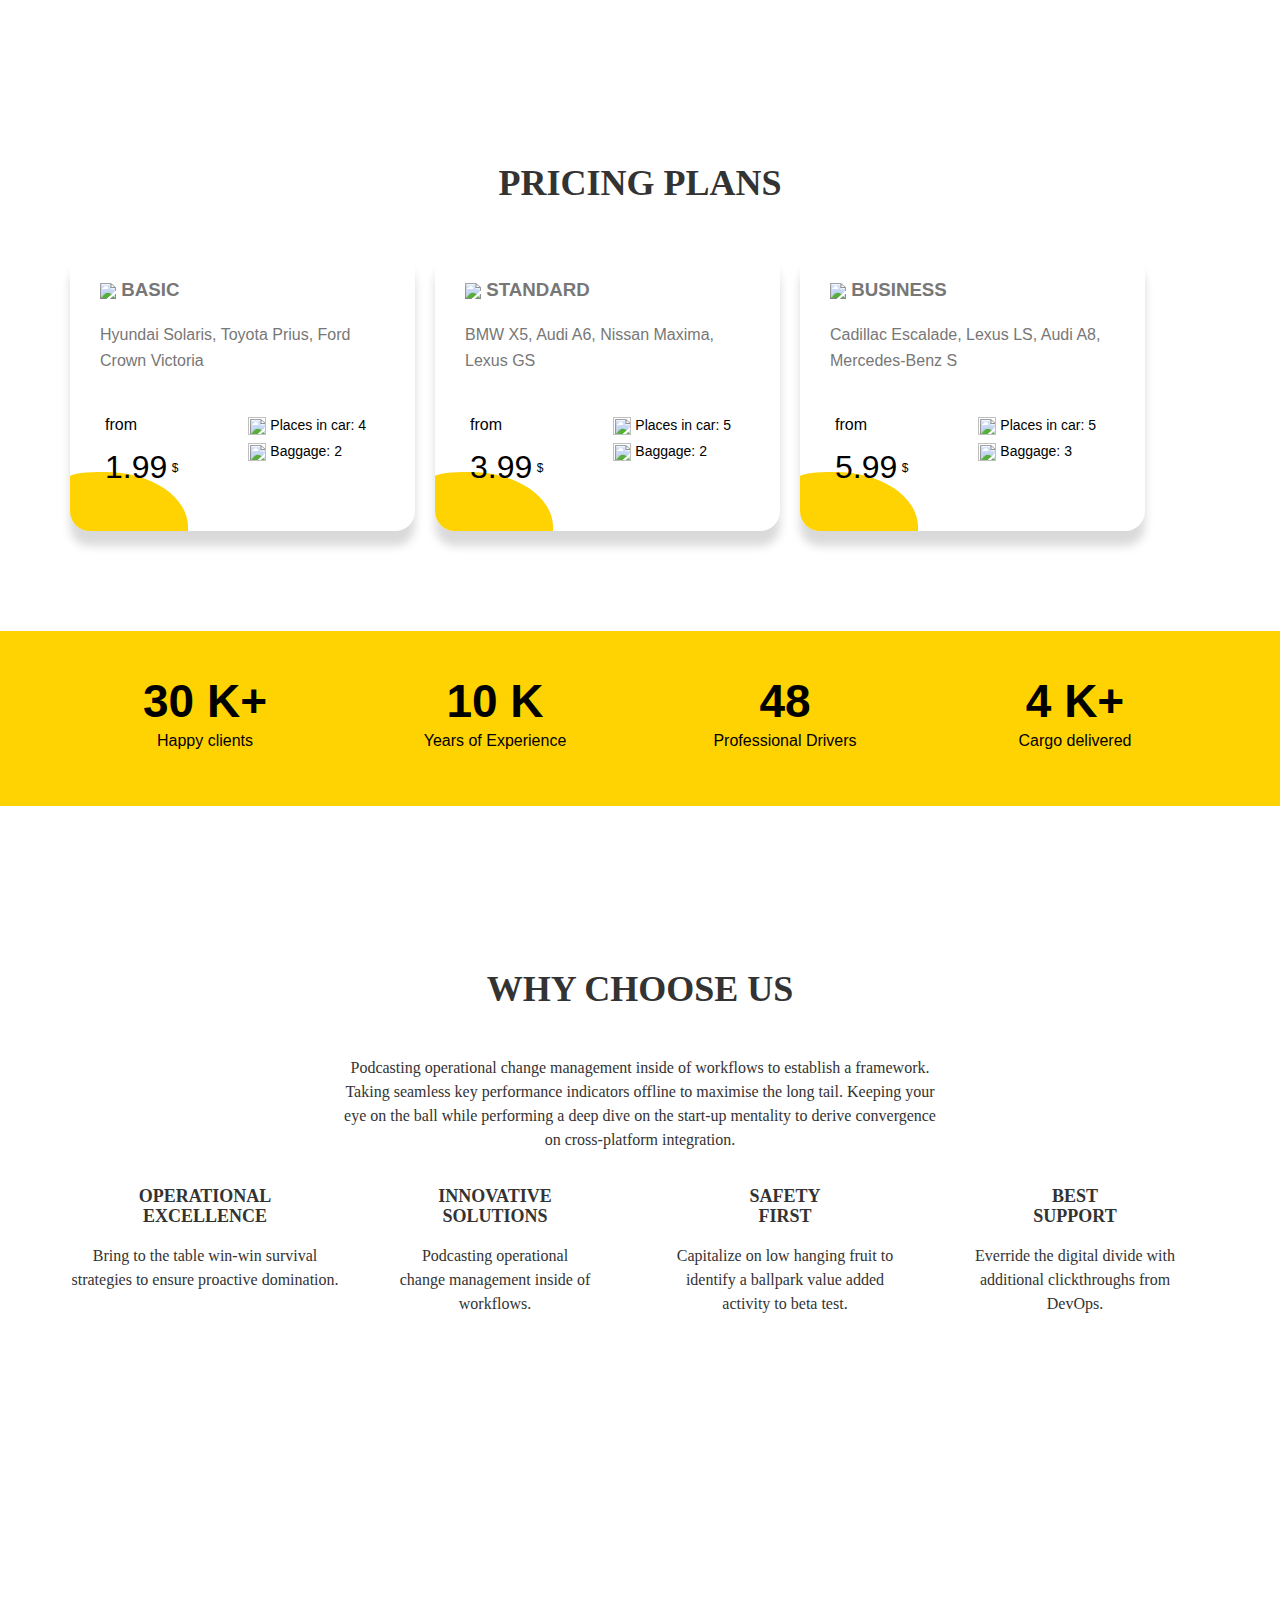
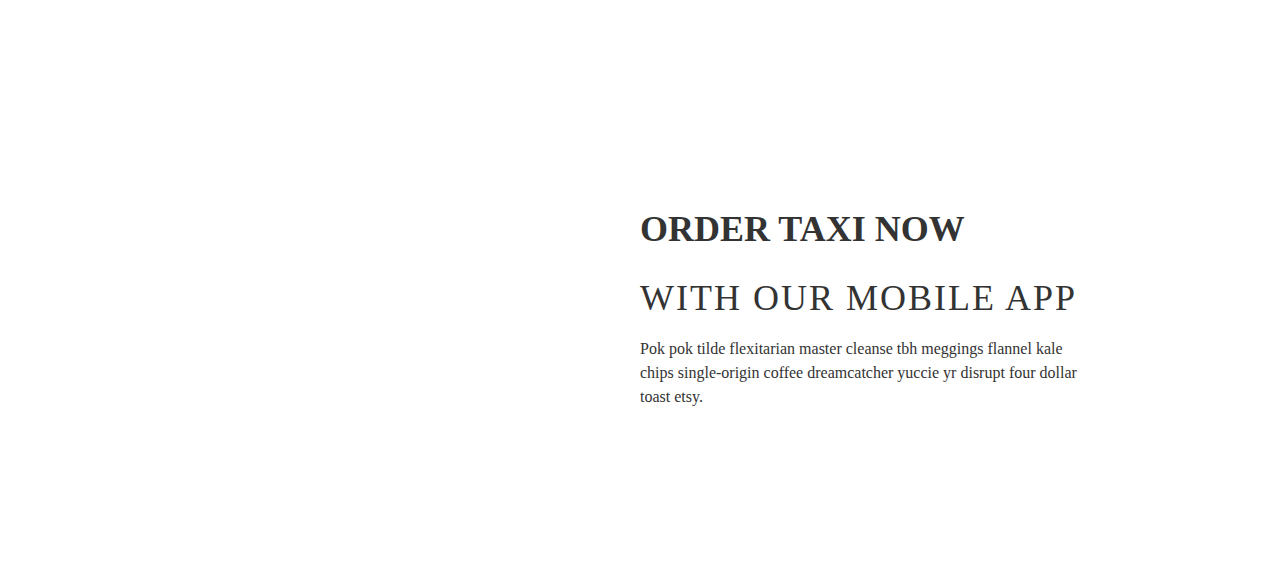
==== commit 58458b47: "Add files via upload" ====
--- a/index.html
+++ b/index.html
@@ -19,8 +19,6 @@
     <link rel="stylesheet" href="https://cdnjs.cloudflare.com/ajax/libs/font-awesome/6.4.0/css/all.min.css" integrity="sha512-iecdLmaskl7CVkqkXNQ/ZH/XLlvWZOJyj7Yy7tcenmpD1ypASozpmT/E0iPtmFIB46ZmdtAc9eNBvH0H/ZpiBw==" crossorigin="anonymous" referrerpolicy="no-referrer" />
   </head>
   <body>
-    <i class="fa-duotone fa-chart-pie"></i>
-    <i class="fa-thin fa-chart-pie-simple"></i>
     <!--Section PRICING PLANS Start-->
     <section class="PRICING PLANS">
       <div class="container">
--- a/stayl.taxi.css
+++ b/stayl.taxi.css
@@ -64,7 +64,7 @@
 .shadow {
 	border-radius: 20px;
 	background-color: #fff;
-    box-shadow: 0px 15px 30px 0px rgba(0,0,0,.15);
+    box-shadow: 0px 15px 10px 0px rgba(0,0,0,.15);
     margin-bottom: 100px;
     height: 250px;
     width: 430px;
@@ -87,7 +87,7 @@
 }
 
 .yellow:hover {
-	transform:scale(1.5);
+	/* transform:scale(1.5); */
 	box-sizing: border-box;	
 }
 
@@ -322,4 +322,10 @@
 .col-4 {
     width: 33.33%;
 }
+.shadow:hover .yellow{
+    transform: scale(1.5);
+}
+.shadow:hover{
+    box-shadow: 0px 15px 30px 0px rgba(0,0,0,.15);
+}
 /* Section partners End */--- a/stayl.taxi.css
+++ b/stayl.taxi.css
@@ -64,7 +64,7 @@
 .shadow {
 	border-radius: 20px;
 	background-color: #fff;
-    box-shadow: 0px 15px 30px 0px rgba(0,0,0,.15);
+    box-shadow: 0px 15px 10px 0px rgba(0,0,0,.15);
     margin-bottom: 100px;
     height: 250px;
     width: 430px;
@@ -87,7 +87,7 @@
 }
 
 .yellow:hover {
-	transform:scale(1.5);
+	/* transform:scale(1.5); */
 	box-sizing: border-box;	
 }
 
@@ -322,4 +322,10 @@
 .col-4 {
     width: 33.33%;
 }
+.shadow:hover .yellow{
+    transform: scale(1.5);
+}
+.shadow:hover{
+    box-shadow: 0px 15px 30px 0px rgba(0,0,0,.15);
+}
 /* Section partners End */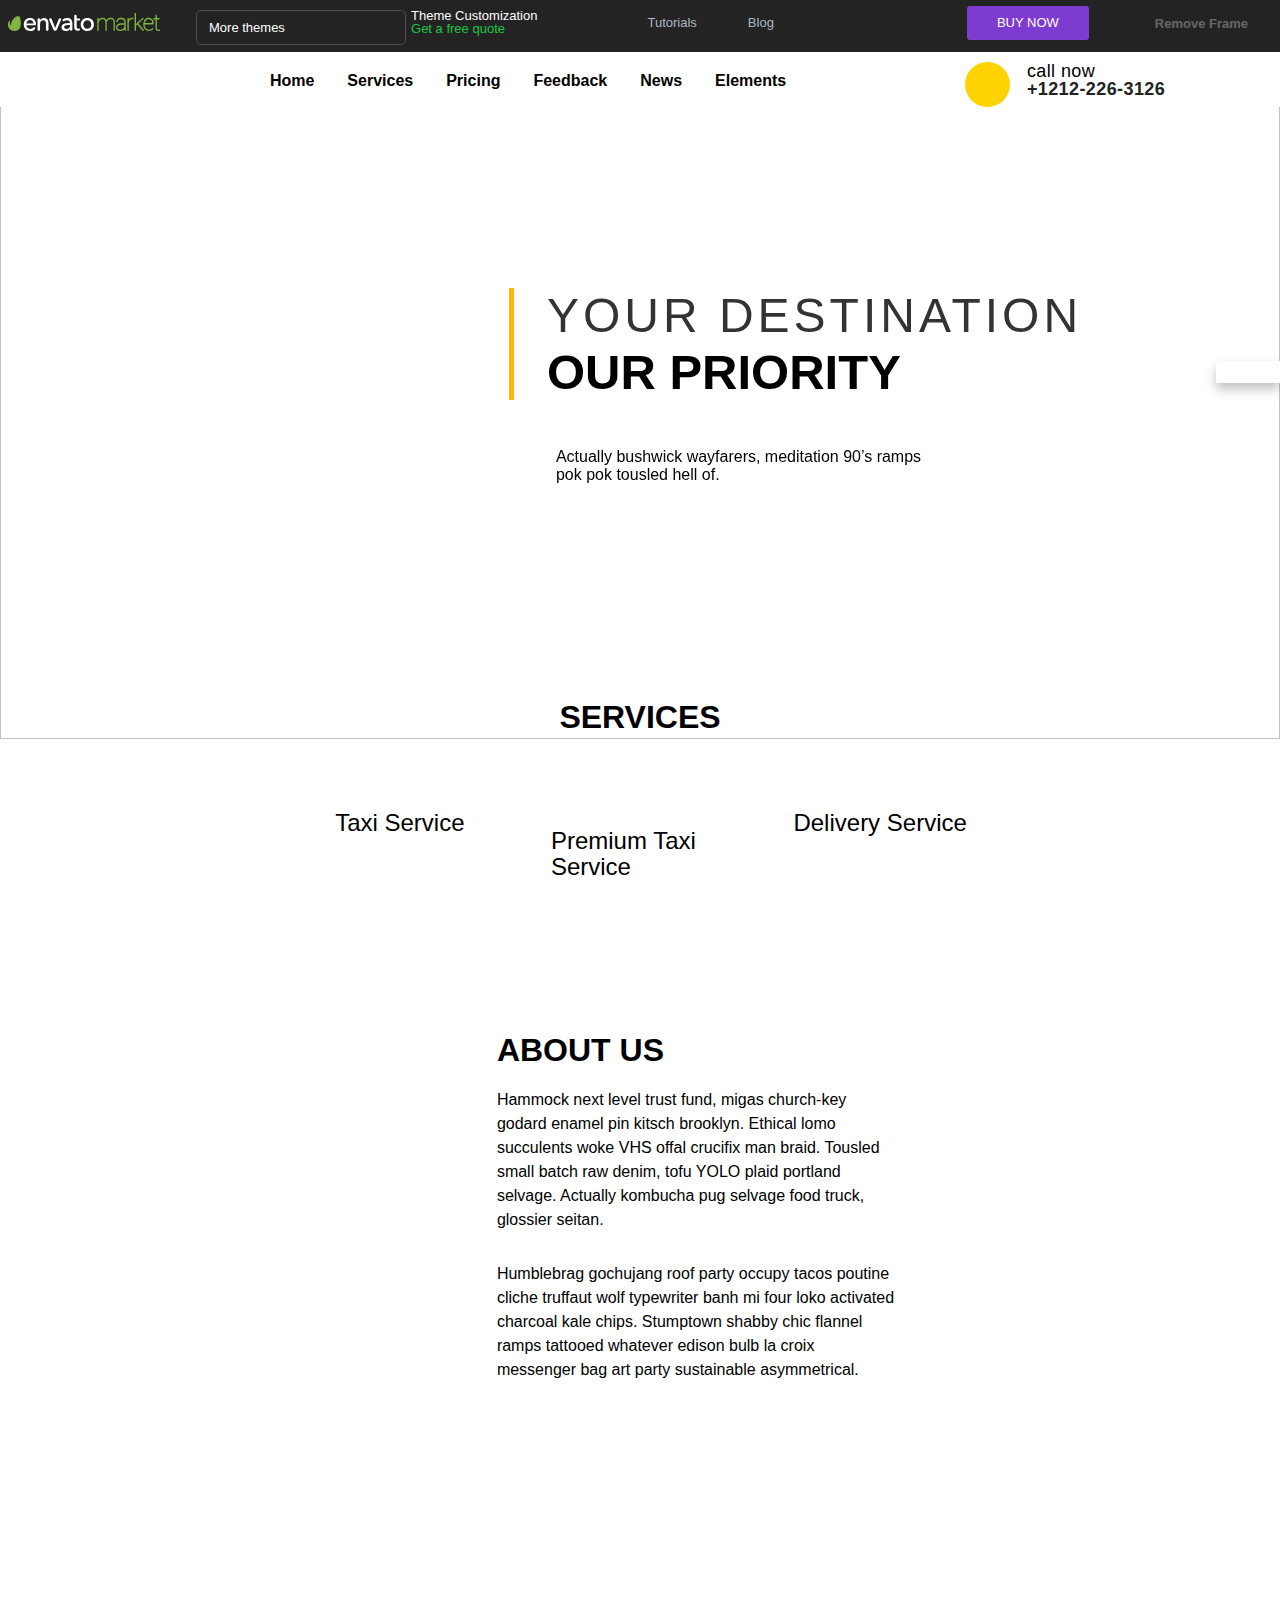
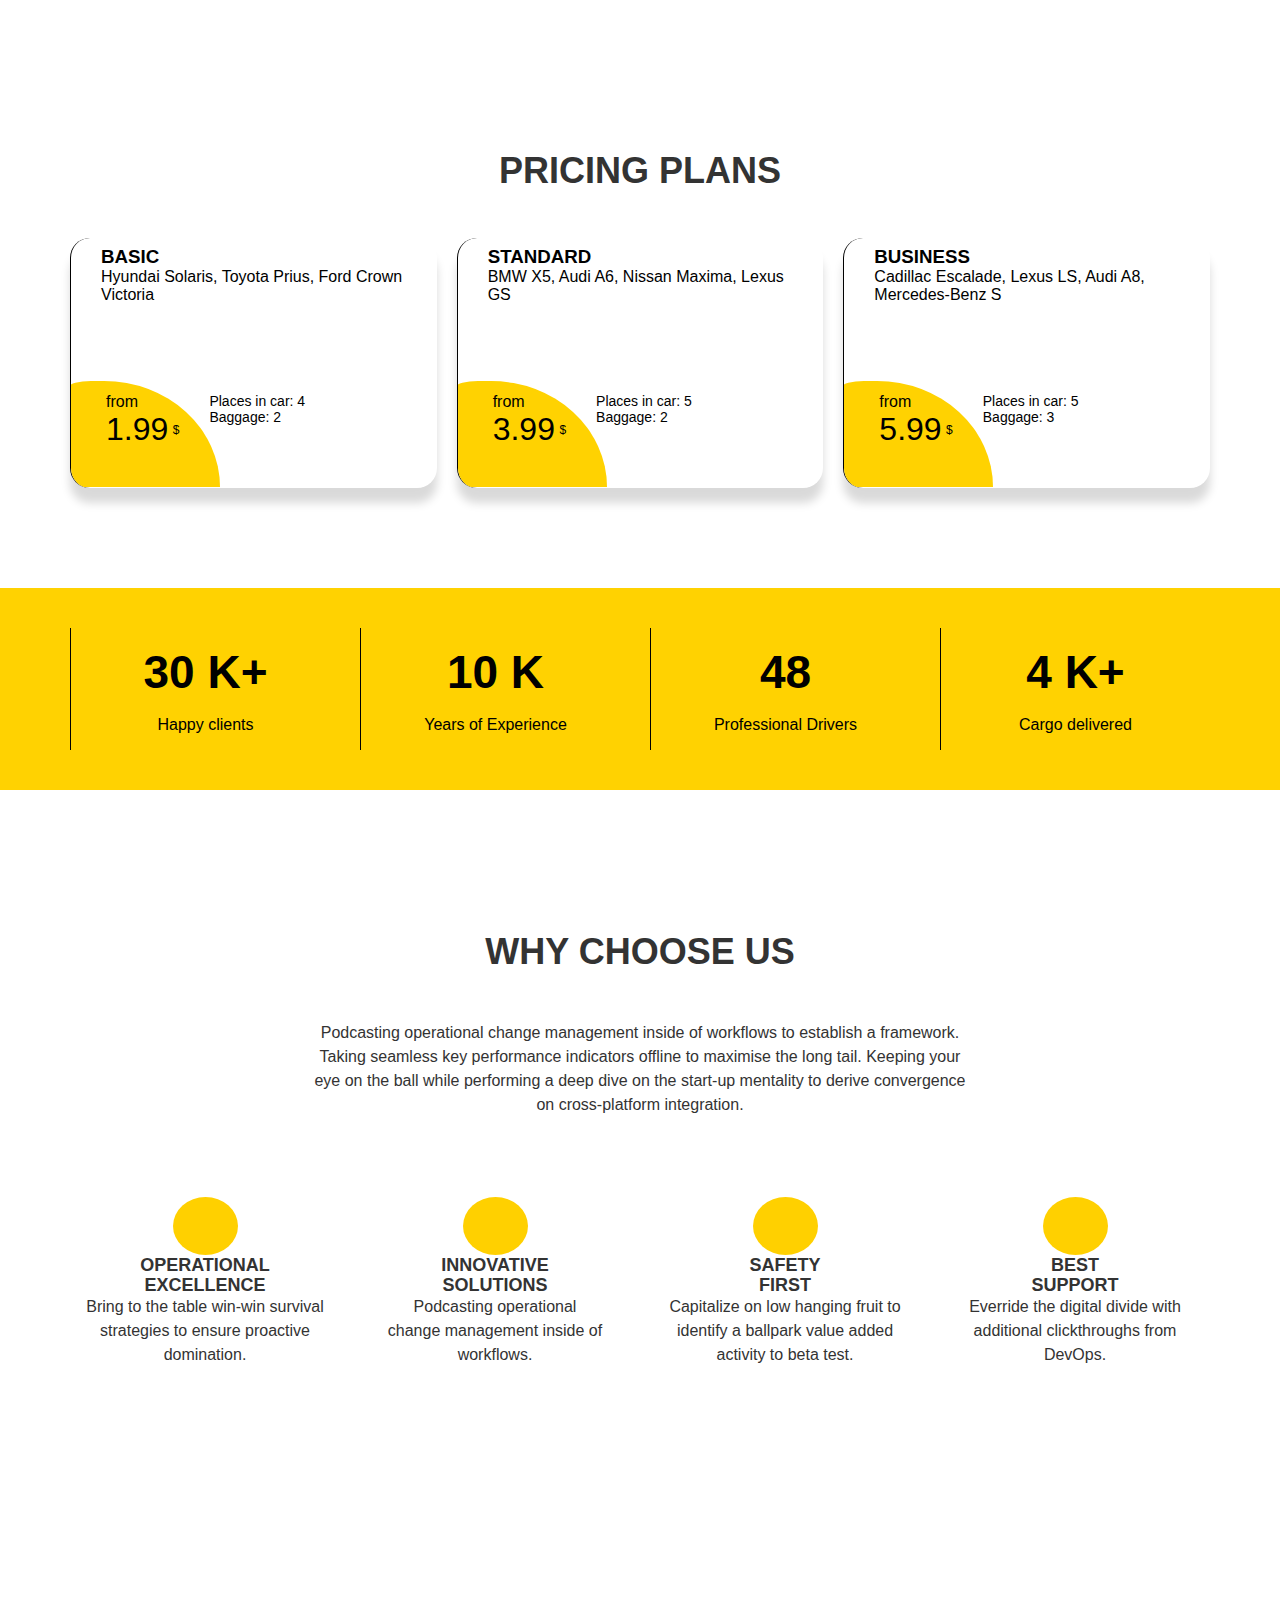
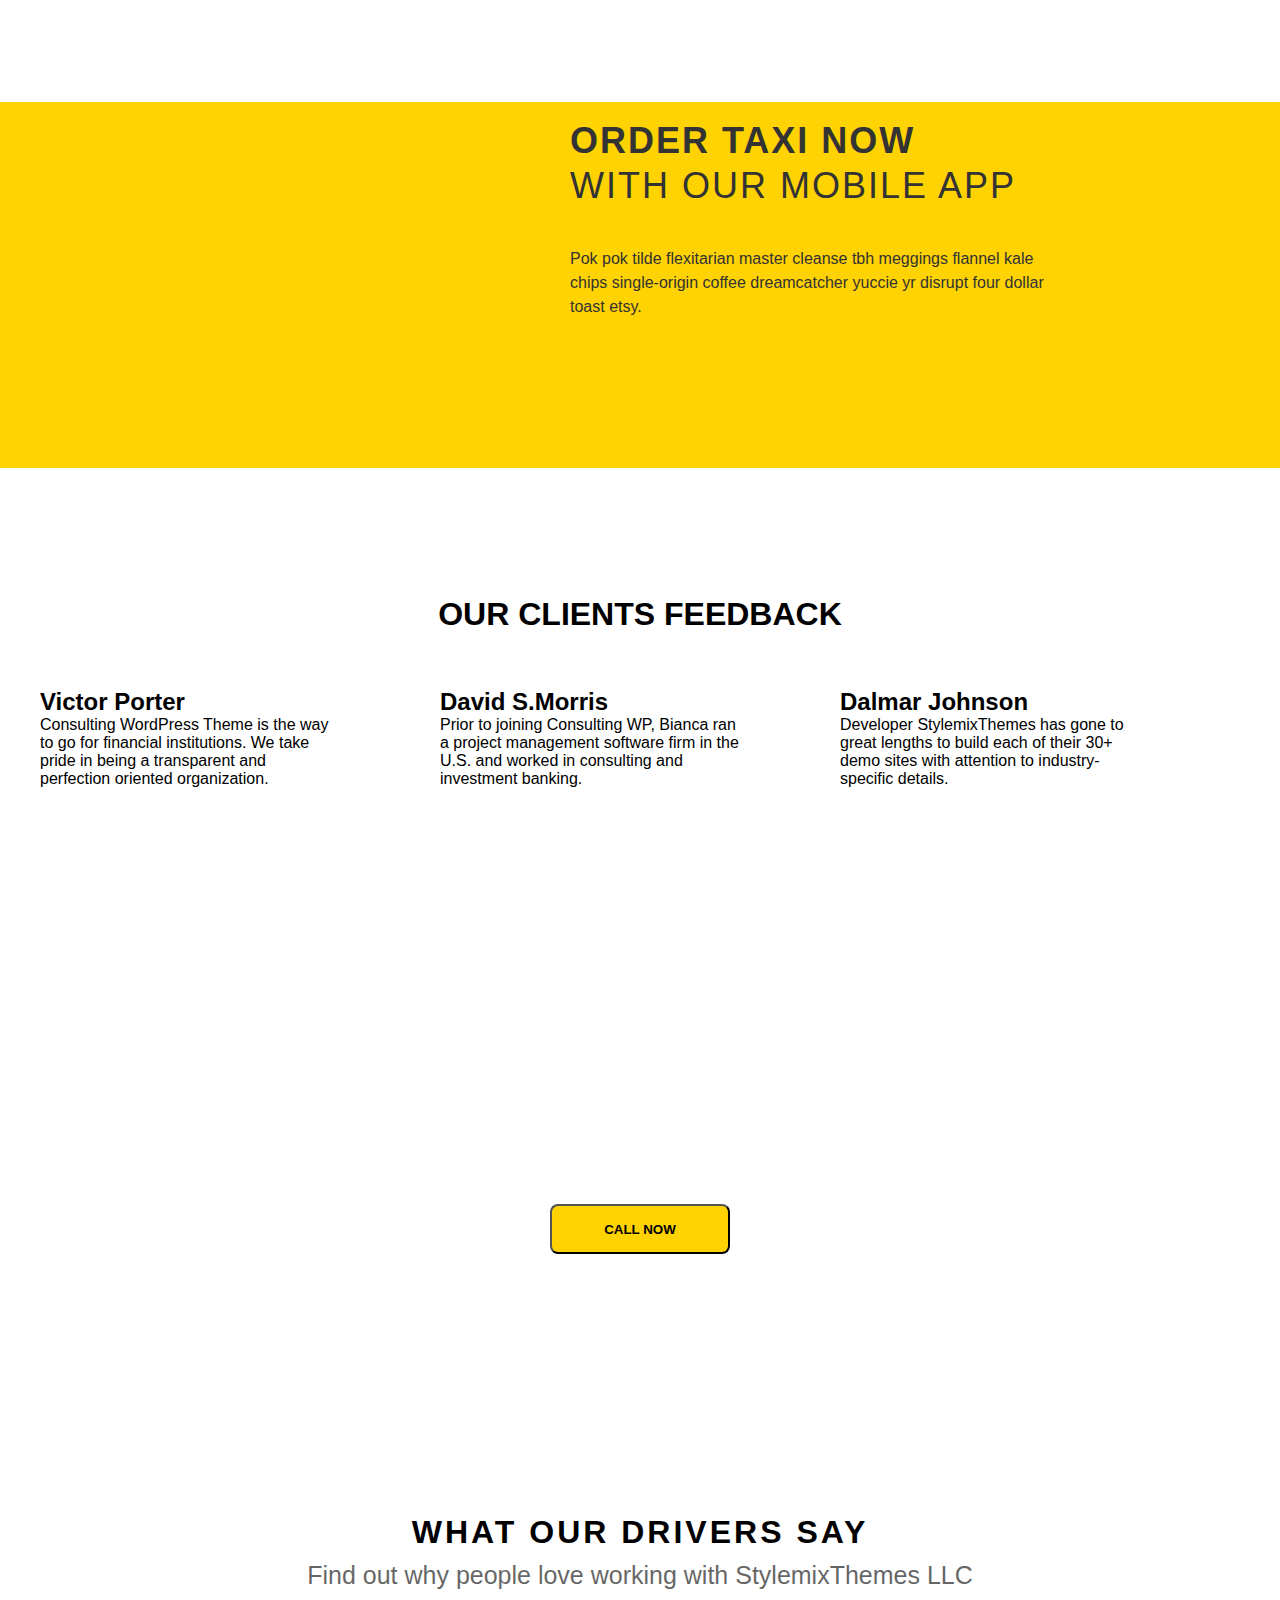
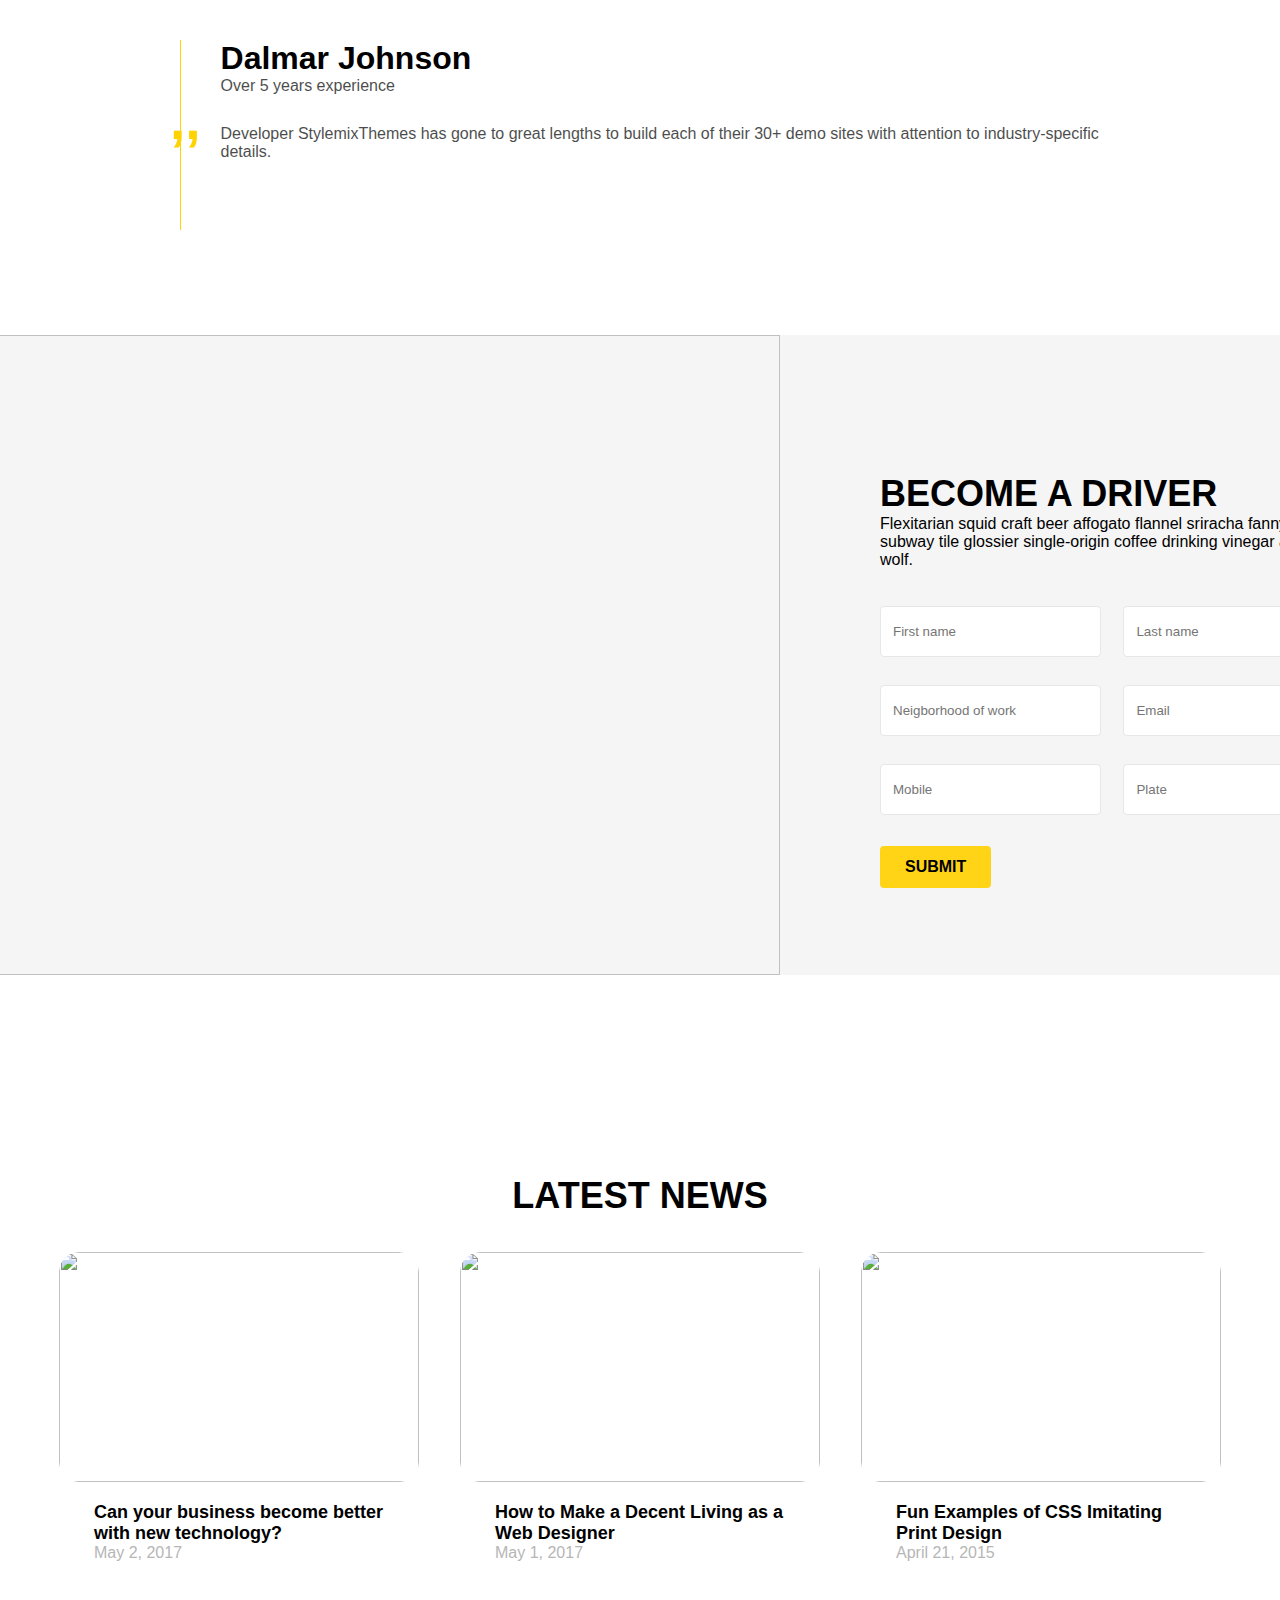
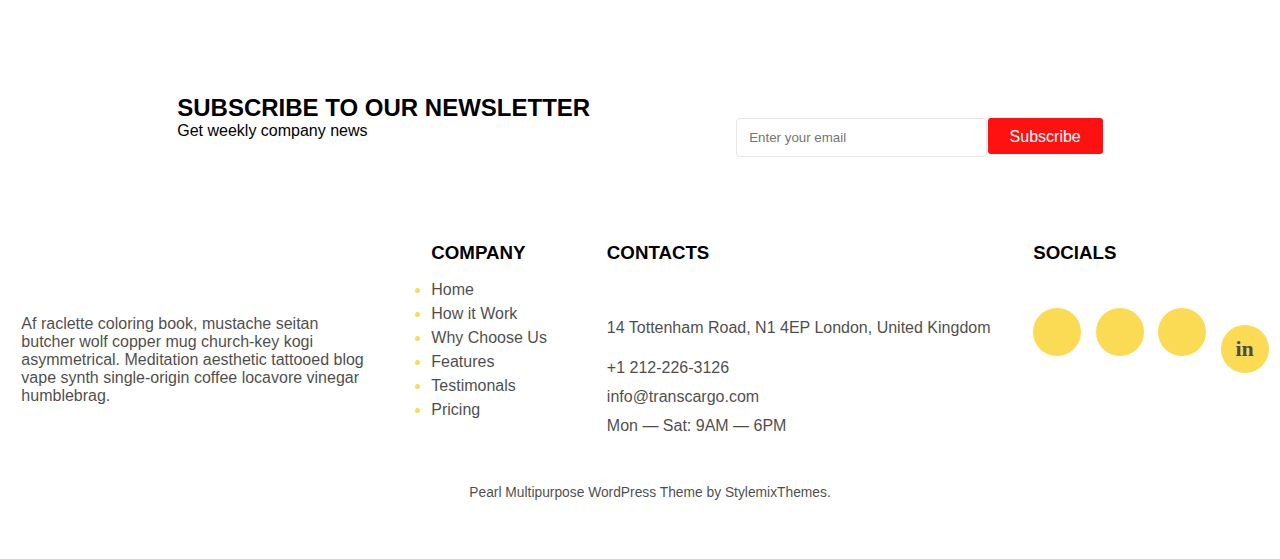
==== commit 1794c9ff: "finishing main page" ====
--- a/index.html
+++ b/index.html
@@ -1,255 +1,1095 @@
-<!DOCTYPE html>
-<html lang="en">
-  <head>
-    <meta charset="UTF-8" />
-    <meta http-equiv="X-UA-Compatible" content="IE=edge" />
-    <meta name="viewport" content="width=device-width, initial-scale=1.0" />
-    <title>TAXI</title>
-    <link rel="stylesheet" href="stayl.taxi.css" />
-    <link
-      rel="stylesheet"
-      href="https://cdn.linearicons.com/free/1.0.0/icon-font.min.css"
-    />
-    <link href="stayl.taxi.css" rel="stylesheet" type="text/css" />
-    <script
-      src="https://kit.fontawesome.com/9b1ce0b4f3.js"
-      crossorigin="anonymous"
-    ></script>
-    <link rel="stylesheet" href="https://cdnjs.cloudflare.com/ajax/libs/font-awesome/6.4.0/css/all.min.css" integrity="sha512-iecdLmaskl7CVkqkXNQ/ZH/XLlvWZOJyj7Yy7tcenmpD1ypASozpmT/E0iPtmFIB46ZmdtAc9eNBvH0H/ZpiBw==" crossorigin="anonymous" referrerpolicy="no-referrer" />
-    <link rel="stylesheet" href="https://cdnjs.cloudflare.com/ajax/libs/font-awesome/6.4.0/css/all.min.css" integrity="sha512-iecdLmaskl7CVkqkXNQ/ZH/XLlvWZOJyj7Yy7tcenmpD1ypASozpmT/E0iPtmFIB46ZmdtAc9eNBvH0H/ZpiBw==" crossorigin="anonymous" referrerpolicy="no-referrer" />
-  </head>
-  <body>
-    <!--Section PRICING PLANS Start-->
-    <section class="PRICING PLANS">
-      <div class="container">
-        <div class="row d-flex justify-content-center">
-          <div class="menu-content pb-70 col-lg-8">
-            <div class="title text-center">
-              <h1 class="mb-10">PRICING PLANS</h1>
-            </div>
-          </div>
-        </div>
-        <div class="row">
-          <div class="col-3 shadow">
-            <div class="">
-              <h3>
-                
-                <i class="fa-solid fa-car-side"></i>
-                <img src="icons/standard.png" hight="65px" width="65px" />
-                BASIC
-              </h3>
-            </div>
-            <div class="">
-              <p>Hyundai Solaris, Toyota Prius, Ford Crown Victoria</p>
-            </div>
-            <div class="row rel">
-              <div class="yellow"></div>
-              <div class="in">
-                <p>from</p>
-                <span class="price">1.99</span>
-                <span class="prefix">$</span>
-              </div>
-              <div class="in">
-                <ul>
-                  <li class="">
-                    <img src="icons/person.png" width="18px" height="18px" />
-                    Places in car: 4
-                  </li>
-                  <li class="">
-                    <img src="icons/baggage.jpg" width="18px" height="18px" />
-                    Baggage: 2
-                  </li>
-                </ul>
-              </div>
-            </div>
-          </div>
-          <div class="col-3 shadow">
-            <div class="">
-              <h3>
-                <img src="icons/standard.png" hight="65px" width="65px" />
-                STANDARD
-              </h3>
-            </div>
-            <div class="">
-              <p>BMW X5, Audi A6, Nissan Maxima, Lexus GS</p>
-            </div>
-            <div class="row rel">
-              <div class="yellow"></div>
-              <div class="in">
-                <p>from</p>
-                <span class="price">3.99</span>
-                <span class="prefix">$</span>
-              </div>
-              <div class="in">
-                <ul>
-                  <li class="">
-                    <img src="icons/person.png" width="18px" height="18px" />
-                    Places in car: 5
-                  </li>
-                  <li class="">
-                    <img src="icons/baggage.jpg" width="18px" height="18px" />
-                    Baggage: 2
-                  </li>
-                </ul>
-              </div>
-            </div>
-          </div>
-          <div class="col-3 shadow">
-            <div class="">
-              <h3>
-                <img src="icons/standard.png" hight="65px" width="65px" />
-                BUSINESS
-              </h3>
-            </div>
-            <div class="">
-              <p>Cadillac Escalade, Lexus LS, Audi A8, Mercedes-Benz S</p>
-            </div>
-            <div class="row rel">
-              <div class="yellow"></div>
-              <div class="in">
-                <p>from</p>
-                <span class="price">5.99</span>
-                <span class="prefix">$</span>
-              </div>
-              <div class="in">
-                <ul>
-                  <li class="">
-                    <img src="icons/person.png" width="18px" height="18px" />
-                    Places in car: 5
-                  </li>
-                  <li class="">
-                    <img src="icons/baggage.jpg" width="18px" height="18px" />
-                    Baggage: 3
-                  </li>
-                </ul>
-              </div>
-            </div>
-          </div>
-        </div>
-      </div>
-    </section>
-    <!--Section PRICING PLANS End-->
-
-    <!--Section number Start-->
-    <section class="facts-area">
-      <div class="container">
-        <div class="row">
-          <div class="col-3">
-            <h1>30 K+</h1>
-            <h4>Happy clients</h4>
-          </div>
-          <div class="col-3">
-            <h1>10 K</h1>
-            <h4>Years of Experience</h4>
-          </div>
-          <div class="col-3">
-            <h1>48</h1>
-            <h4>Professional Drivers</h4>
-          </div>
-          <div class="col-3">
-            <h1>4 K+</h1>
-            <h4>Cargo delivered</h4>
-          </div>
-        </div>
-      </div>
-    </section>
-    <!--Section number End-->
-
-    <!--Section WHY CHOOSE US Start-->
-    <section class="services-area section-gap">
-      <div class="container">
-        <div class="row d-flex justify-content-center">
-          <div class="menu-content col-lg-7">
-            <div class="title text-center">
-              <h1 class="mb-10">WHY CHOOSE US</h1>
-              <p>
-                Podcasting operational change management inside of workflows to
-                establish a framework. <br />Taking seamless key performance
-                indicators offline to maximise the long tail. Keeping your
-                <br />eye on the ball while performing a deep dive on the
-                start-up mentality to derive convergence <br />on cross-platform
-                integration.
-              </p>
-            </div>
-          </div>
-        </div>
-
-        <div class="row padding-bottom">
-          <div class="col-4">
-            <div class="icon-box">
-              <i class="fa-thin fa-chart-pie-simple"></i>
-              <h3 class="t">OPERATIONAL <br />EXCELLENCE</h3>
-              <p>
-                Bring to the table win-win survival strategies to ensure
-                proactive domination.
-              </p>
-            </div>
-          </div>
-
-          <div class="col-4">
-            <div class="icon-box">
-              <img class="img-taxi" src="icons/02.png" alt="" />
-              <h3 class="t">INNOVATIVE <br />SOLUTIONS</h3>
-              <p>
-                Podcasting operational <br />change management inside of
-                <br />workflows.
-              </p>
-            </div>
-          </div>
-
-          <div class="col-4">
-            <div class="icon-box">
-              <img class="img-taxi" src="icons/03.png" alt="" />
-              <h3 class="t">SAFETY <br />FIRST</h3>
-              <p>
-                Capitalize on low hanging fruit to <br />identify a ballpark
-                value added <br />activity to beta test.
-              </p>
-            </div>
-          </div>
-
-          <div class="col-4">
-            <div class="icon-box">
-              <img class="img-taxi" src="icons/04.png" alt="" />
-              <h3 class="t">BEST <br />SUPPORT</h3>
-              <p>
-                Everride the digital divide with <br />additional clickthroughs
-                from <br />DevOps.
-              </p>
-            </div>
-          </div>
-        </div>
-      </div>
-    </section>
-    <!--Section WHY CHOOSE US End-->
-
-    <!--Section ORDER TAXI Start-->
-    <section class="home-about-area pt-120">
-      <div class="container">
-        <div class="row">
-          <div class="col-6">
-            <img class="img-taxi" src="Image/hand-app.png" alt="" />
-          </div>
-          <div class="col-6 title-section">
-            <div class="text">
-              <h6>ORDER TAXI NOW</h6>
-              <h2>WITH OUR MOBILE APP</h2>
-              <p>
-                Pok pok tilde flexitarian master cleanse tbh meggings flannel
-                kale <br />chips single-origin coffee dreamcatcher yuccie yr
-                disrupt four dollar <br />toast etsy.
-              </p>
-              <div>
-                <img class="img-taxi" src="Image/appstore.jpg" alt="" />
-              <img class="img-taxi" src="Image/googleplay.jpg" alt="" />
-              </div>
-              
-            </div>
-          </div>
-        </div>
-      </div>
-    </section>
-    <!--Section ORDER TAXI End-->
-
-  </body>
-</html>
+<!DOCTYPE html>
+<html lang="en">
+  <head>
+    <meta charset="UTF-8" />
+    <meta http-equiv="X-UA-Compatible" content="IE=edge" />
+    <meta name="viewport" content="width=device-width, initial-scale=1.0" />
+    <title>Pearl Taxi</title>
+
+    <link rel="stylesheet" href="style.css" />
+    <link
+      rel="stylesheet"
+      href="https://cdnjs.cloudflare.com/ajax/libs/font-awesome/6.4.0/css/all.min.css"
+      integrity="sha512-iecdLmaskl7CVkqkXNQ/ZH/XLlvWZOJyj7Yy7tcenmpD1ypASozpmT/E0iPtmFIB46ZmdtAc9eNBvH0H/ZpiBw=="
+      crossorigin="anonymous"
+      referrerpolicy="no-referrer"
+    />
+    <link
+      rel="stylesheet"
+      href="https://cdnjs.cloudflare.com/ajax/libs/animate.css/4.1.1/animate.min.css"
+    />
+    <link
+      rel="stylesheet"
+      href="https://cdnjs.cloudflare.com/ajax/libs/font-awesome/6.4.0/css/all.min.csshttps://cdnjs.cloudflare.com/ajax/libs/font-awesome/6.4.0/css/all.min.css"
+    />
+    <link rel="stylesheet" href="style.css" />
+    <link rel="stylesheet" href="css/fontawesome.css" />
+    <link rel="stylesheet" href="css/solid.css" />
+    <link
+      rel="stylesheet"
+      href="https://cdn.linearicons.com/free/1.0.0/icon-font.min.css"
+    />
+    <script
+      src="https://kit.fontawesome.com/14d0158c92.js"
+      crossorigin="anonymous"
+    ></script>
+  </head>
+  <body>
+    <!-- heaeder html code [start] -->
+    <div class="header">
+      <!-- Top-header html code [start] -->
+      <div class="Top-header">
+        <!-- envato-market html code [start] -->
+        <div class="envato-market">
+          <svg
+            xmlns="http://www.w3.org/2000/svg"
+            baseProfile="tiny"
+            viewBox="0 0 304 36"
+          >
+            <path
+              fill="#81B441"
+              d="M22.038 6.715c-.865-.48-3.344-.183-6.322.738-5.212 3.562-9.61 8.811-9.917 17.238-.056.202-.57-.027-.672-.09-1.407-2.697-1.965-5.538-.79-9.635.219-.365-.497-.814-.626-.685-.258.258-1.333 1.404-2.047 2.642-3.54 6.141-1.225 14.009 4.968 17.453 6.192 3.449 14.011 1.224 17.459-4.97 3.989-7.148.285-21.385-2.053-22.691z"
+            />
+            <g fill="#fff">
+              <path
+                d="M44.202 10.145c-7.342 0-12.671 5.458-12.671 12.978 0 7.582 5.315 12.877 12.927 12.877 3.845 0 6.888-1.202 9.309-3.677.723-.781.801-1.533.801-1.821 0-1.226-.912-2.117-2.168-2.117-.633 0-1.163.239-1.77.801-1.371 1.277-3.176 2.582-6.172 2.582-4.166 0-7.554-3.128-7.768-7.145h16.581c1.803 0 2.679-.843 2.679-2.576 0-.51 0-.879-.103-1.605-.893-6.447-5.246-10.297-11.645-10.297zm0 4.026c3.981 0 6.536 2.537 6.693 6.632h-14.2c.373-3.789 3.577-6.632 7.507-6.632zM71.785 10.145c-3.335 0-6.637 1.918-7.927 4.581v-1.646c0-2.55-1.976-2.679-2.372-2.679-1.171 0-2.423.704-2.423 2.679v19.881c0 2.648 2.104 2.782 2.525 2.782.421 0 2.526-.134 2.526-2.782v-10.657c0-4.637 2.628-7.876 6.39-7.876 3.644 0 5.416 2.391 5.416 7.312v11.222c0 2.648 2.105 2.782 2.526 2.782.421 0 2.525-.134 2.525-2.782v-12.81c0-4.838-2.414-10.007-9.186-10.007zM103.825 10.402c-1.167 0-2.014.681-2.518 2.02l-6.911 17.378-6.858-17.378c-.537-1.36-1.377-2.02-2.569-2.02-1.393 0-2.526 1.087-2.526 2.423 0 .331.038.759.317 1.429l7.942 18.753c.946 2.262 2.503 2.737 3.643 2.737 1.139 0 2.696-.475 3.645-2.736l7.994-18.857c.273-.662.315-1.147.315-1.377 0-1.352-1.065-2.372-2.474-2.372zM118.513 10.145c-3.231 0-6.24.9-8.472 2.532-.757.522-1.125 1.174-1.125 1.993 0 1.128.861 2.012 1.963 2.012.476 0 1.01-.19 1.499-.532 1.919-1.279 3.722-1.876 5.673-1.876 3.735 0 5.879 1.899 5.879 5.212v.549c-8.384.009-16.91 1.022-16.91 8.315 0 5.249 4.486 7.599 8.932 7.599 3.54 0 6.368-1.403 8.182-4.059v1.277c0 1.902 1.277 2.576 2.373 2.576.231 0 2.269-.072 2.269-2.576v-13.373c-.002-6.042-3.839-9.649-10.263-9.649zm4.354 13.609h1.063v1.164c0 4.256-2.71 7.006-6.903 7.006-1.138 0-4.852-.265-4.852-3.676-.001-4.029 6.101-4.494 10.692-4.494zM141.928 14.991c2.21 0 2.322-1.72 2.322-2.064 0-1.023-.61-2.116-2.322-2.116h-4.545v-4.596c0-2.053-1.332-2.782-2.474-2.782-.421 0-2.525.134-2.525 2.782v21.829c0 5.037 2.485 7.7 7.187 7.7 1.217 0 2.402-.215 3.178-.576.889-.444 1.398-1.173 1.398-2 0-1.167-.847-2.014-2.014-2.014-.225 0-.546.056-.9.158-.433.108-.726.15-1.046.15-1.913 0-2.804-1.249-2.804-3.931v-12.54h4.545zM158.631 10.145c-7.64 0-13.183 5.415-13.183 12.875 0 3.632 1.343 6.942 3.78 9.321 2.419 2.359 5.758 3.659 9.402 3.659 7.544 0 13.234-5.58 13.234-12.979.001-7.461-5.566-12.876-13.233-12.876zm0 21.573c-5.239 0-7.979-4.375-7.979-8.697 0-5.939 4.136-8.644 7.979-8.644s7.979 2.705 7.979 8.644c0 5.975-4.136 8.697-7.979 8.697z"
+              />
+            </g>
+            <g fill="#81B441">
+              <path
+                d="M211.554 11.937c-.739-.805-1.655-1.403-2.725-1.777-1.951-.68-4.619-.735-6.739-.061-.994.316-1.909.754-2.722 1.302-.815.552-1.53 1.207-2.126 1.947-.187.231-.363.47-.527.715-.52-1.284-1.285-2.283-2.288-2.978-1.401-.972-3.205-1.465-5.363-1.465-1.102 0-2.146.176-3.105.522-.947.342-1.823.815-2.604 1.404-.767.579-1.448 1.273-2.023 2.061v-2.787c0-.418-.339-.757-.757-.757h-1.219c-.418 0-.757.339-.757.757v23.98c0 .418.339.757.757.757h1.219c.418 0 .757-.339.757-.757v-15.087c.14-.709.395-1.502.759-2.359.368-.865.874-1.691 1.504-2.451.617-.744 1.387-1.373 2.288-1.871.872-.481 1.92-.725 3.114-.725.873 0 1.69.102 2.426.305.689.19 1.266.511 1.763.982.493.469.886 1.122 1.169 1.94.296.854.446 1.967.446 3.309v15.957c0 .418.339.757.757.757h1.197c.418 0 .757-.339.757-.757l-.002-15.906c.025-.361.117-.778.272-1.238.16-.473.387-.957.675-1.44.292-.49.654-.975 1.077-1.445.41-.457.902-.872 1.464-1.233.559-.36 1.203-.655 1.911-.879.705-.221 1.502-.339 2.368-.353l.155-.001c.806 0 1.562.101 2.247.303.688.202 1.264.541 1.761 1.04.496.495.892 1.196 1.178 2.08.299.925.451 2.121.451 3.557v15.515c0 .418.339.757.757.757h1.197c.418 0 .757-.339.757-.757v-15.515c0-1.664-.187-3.111-.555-4.302-.377-1.224-.94-2.249-1.671-3.046zM235.82 33.56c-.07-.337-.129-.697-.178-1.083-.05-.392-.089-.804-.117-1.239-.029-.434-.043-.857-.043-1.27v-12.012c0-1.355-.234-2.573-.697-3.62-.467-1.055-1.129-1.945-1.969-2.646-.828-.689-1.823-1.215-2.957-1.561-2.266-.689-5.181-.69-7.45.098-1.161.401-2.186.958-3.045 1.656-.869.708-1.554 1.542-2.035 2.481-.489.953-.737 1.968-.737 3.015 0 .407.322.741.729.756l1.197.044c.202.016.404-.069.553-.211.148-.142.232-.339.232-.545 0-.705.161-1.344.494-1.953.339-.62.814-1.166 1.413-1.623.615-.47 1.354-.843 2.197-1.111.852-.27 1.797-.407 2.807-.407 2.149 0 3.805.496 4.92 1.474 1.101.967 1.637 2.31 1.637 4.108v2.745h-4.984c-1.783 0-3.413.191-4.847.568-1.45.383-2.701.925-3.721 1.612-1.049.708-1.863 1.575-2.421 2.575-.564 1.011-.85 2.127-.85 3.316 0 1.061.197 2.05.584 2.939.389.895.953 1.676 1.674 2.323.716.642 1.585 1.143 2.583 1.491.986.344 2.095.519 3.297.519 1.255 0 2.417-.139 3.451-.414 1.031-.272 1.979-.651 2.817-1.125.839-.475 1.585-1.033 2.22-1.66l.275-.281.024.315c.071.837.195 1.568.371 2.175.093.324.39.547.727.547h1.374c.418 0 .757-.339.757-.757v-.199c0-.104-.022-.208-.064-.303-.081-.187-.155-.435-.218-.737zm-11.734-.248c-.825 0-1.58-.122-2.247-.365-.66-.239-1.235-.571-1.708-.987-.466-.409-.833-.891-1.091-1.43-.253-.531-.38-1.107-.38-1.714 0-.768.189-1.455.578-2.102.396-.658.978-1.234 1.731-1.715.783-.499 1.758-.895 2.9-1.177 1.163-.287 2.503-.433 3.985-.433h4.917v4.774c-.357.761-.799 1.452-1.315 2.058-.546.641-1.189 1.198-1.913 1.658-.722.459-1.547.816-2.452 1.061-.913.246-1.924.372-3.005.372zM250.599 9.913c-.244-.094-.527-.166-.863-.218-.319-.051-.687-.076-1.093-.076-2.123 0-3.924.544-5.352 1.615-.644.482-1.216 1.046-1.715 1.688v-2.102c0-.418-.339-.757-.757-.757h-1.197c-.418 0-.757.339-.757.757v23.98c0 .418.339.757.757.757h1.197c.418 0 .757-.339.757-.757v-15.646c.18-.986.466-1.908.851-2.744.383-.833.875-1.564 1.463-2.172.579-.598 1.273-1.074 2.062-1.416.787-.341 1.692-.514 2.691-.514.251 0 .492.013.723.039l.735.088c.198.024.4-.031.558-.153.158-.123.261-.304.287-.503l.133-1.064c.042-.347-.155-.677-.48-.802zM260.642 21.099l10.484-9.725c.228-.212.303-.541.19-.832-.114-.289-.393-.48-.704-.48h-1.707c-.19 0-.374.072-.513.202l-10.911 10.09-1.538 1.454v-21.051c0-.418-.339-.757-.757-.757h-1.197c-.418 0-.757.339-.757.757v34.043c0 .418.339.757.757.757h1.197c.418 0 .757-.339.757-.757v-9.582l2.687-2.31 10.541 12.383c.144.169.355.266.576.266h1.573c.418 0 .757-.339.757-.757 0-.244-.116-.461-.295-.599l-11.14-13.102zM288.498 12.708c-.873-.976-1.929-1.745-3.139-2.281-2.474-1.098-5.643-1.093-8.216.154-1.307.633-2.462 1.528-3.435 2.66-.964 1.121-1.738 2.475-2.299 4.024-.559 1.547-.843 3.256-.843 5.079v.975c0 1.827.292 3.531.869 5.064.577 1.539 1.384 2.888 2.396 4.008 1.016 1.127 2.22 2.019 3.578 2.651 1.366.635 2.853.957 4.42.957 1.015 0 1.963-.104 2.815-.309.853-.206 1.645-.495 2.353-.861.713-.369 1.361-.818 1.925-1.333.557-.509 1.056-1.081 1.486-1.701.235-.341.154-.807-.184-1.047l-.842-.598c-.33-.236-.788-.169-1.036.154-.462.597-.945 1.091-1.437 1.47-.491.379-1.009.686-1.54.911-.532.227-1.096.388-1.675.481-1.725.278-3.632.16-5.208-.618-1.041-.514-1.957-1.223-2.72-2.109-.77-.893-1.384-1.961-1.823-3.177-.441-1.219-.664-2.547-.664-3.943v-.551h17.218c.418 0 .757-.339.757-.757v-1.396c0-1.602-.243-3.09-.721-4.422-.485-1.342-1.169-2.514-2.035-3.485zm-4.19.263c.876.432 1.632 1.024 2.248 1.757.625.747 1.117 1.63 1.461 2.623.298.858.47 1.767.512 2.707h-15.079c.155-.911.406-1.775.75-2.58.444-1.037 1.027-1.954 1.734-2.722.699-.759 1.518-1.36 2.435-1.789 1.795-.838 4.188-.855 5.939.004zM303.675 33.715c-.071-.401-.446-.661-.852-.617-.403.058-.778.106-1.124.141-.654.069-1.575.107-2.316-.108-.303-.087-.566-.255-.806-.518-.251-.272-.459-.683-.617-1.219-.17-.577-.257-1.363-.257-2.335v-16.264h4.696c.418 0 .757-.339.757-.757v-1.219c0-.418-.339-.757-.757-.757h-4.696v-5.715c0-.418-.339-.757-.757-.757h-1.219c-.418 0-.757.339-.757.757v5.715h-3.676c-.418 0-.757.339-.757.757v1.219c0 .418.339.757.757.757h3.676v16.265c0 1.26.121 2.335.36 3.195.252.907.631 1.649 1.128 2.207.511.573 1.142.983 1.877 1.215.677.215 1.448.324 2.29.324l.583-.012c.234-.008.475-.024.732-.047l.713-.08c.275-.037.522-.095.735-.172.345-.126.55-.481.487-.843l-.2-1.132z"
+              />
+            </g>
+          </svg>
+        </div>
+        <!-- envato-market html code [end] -->
+        <!-- themes html code [start] -->
+        <div class="themes">
+          <a href="#">
+            More themes
+            <i class="fa-solid fa-angle-down" style="color: #f5f5f5"></i>
+          </a>
+          <div class="more-themes">
+            <ul>
+              <li class="theme-select">
+                <a href="">Consulting <span>Business</span></a>
+                <img src="Image/Consulting.jpg" alt="" />
+              </li>
+              <li class="theme-select">
+                <a href="">Motors <span>Car Dealer</span></a>
+                <img src="Image/Motors.jpg" alt="" />
+              </li>
+              <li class="theme-select">
+                <a href="">Masterstudy <span>Education</span></a>
+                <img src="Image/Masterstudy.jpg" alt="" />
+              </li>
+              <li class="theme-select">
+                <a href="">Pearl <span>Business</span></a>
+                <img src="Image/Pearl.jpg" alt="" />
+              </li>
+              <li class="theme-select">
+                <a href="">Splash<span>Sport</span> </a>
+                <img src="Image/Splash.jpg" alt="" />
+              </li>
+              <li class="theme-select">
+                <a href="">Crypterio<span>Technology</span> </a>
+                <img src="Image/Crypterio.jpg" alt="" />
+              </li>
+              <li class="theme-select">
+                <a href="">Companion<span>Business</span> </a>
+                <img src="Image/Companion.jpg" alt="" />
+              </li>
+              <li class="theme-select">
+                <a href="">Sequoia <span>Business</span></a>
+                <img src="Image/Sequoia.jpg" alt="" />
+              </li>
+              <li class="theme-select">
+                <a href="">Transcargo<span>Logistics</span> </a>
+                <img src="Image/Transcargo.jpg" alt="" />
+              </li>
+              <li class="theme-select">
+                <a href="">Health Coach<span>Beauty & Health</span> </a>
+                <img src="Image/Pearl.jpg" alt="" />
+              </li>
+              <li class="theme-select">
+                <a href="">Smarty<span>Education</span> </a>
+                <img src="Image/Smarty.jpg" alt="" />
+              </li>
+              <li class="theme-select">
+                <a href="">Homepress <span>Real Estate</span></a>
+                <img src="Image/Homepress.jpg" alt="" />
+              </li>
+              <li class="theme-select">
+                <a href="">Manufacturer<span>Business</span> </a>
+                <img src="Image/Manufacturer.jpg" alt="" />
+              </li>
+              <li class="theme-select">
+                <a href="">Hotello <span>Travel</span></a>
+                <img src="Image/Hotello.jpg" alt="" />
+              </li>
+              <li class="theme-select">
+                <a href="">Betop<span>Education</span> </a>
+                <img src="Image/Becoach.jpg" alt="" />
+              </li>
+            </ul>
+          </div>
+        </div>
+        <!-- themes html code [end] -->
+        <!-- switcher-center html code [start] -->
+        <div class="switcher-center">
+          <!-- Customiz html code [start] -->
+          <div class="Customiz">
+            <div>
+              <a href="#">
+                <i class="fa-solid fa-gear"></i>
+                <div class="free-quote">
+                  <span> Theme Customization </span>
+                  <span class="green"> Get a free quote </span>
+                </div>
+              </a>
+            </div>
+          </div>
+          <!-- Customiz html code [end] -->
+          <!-- switcher-link html code [start] -->
+          <div class="switcher-link">
+            <div class="youtube">
+              <a href="#">
+                <i class="fa-brands fa-youtube"></i>
+                <span>Tutorials</span>
+              </a>
+            </div>
+            <div class="blog">
+              <a href="#">
+                <i class="fa-brands fa-wordpress"></i>
+                <span>Blog</span>
+              </a>
+            </div>
+          </div>
+          <!-- switcher-link html code [end] -->
+        </div>
+        <!-- switcher-center html code [end] -->
+        <!-- purchase html code [start] -->
+        <div class="purchase">
+          <!-- buy html code [start] -->
+          <div class="buy">
+            <a href="#">Buy now</a>
+          </div>
+          <!-- buy html code [end] -->
+          <!-- remove html code [start] -->
+          <div class="remove">
+            <a href="">
+              <i class="fa-regular fa-x"></i>
+              Remove Frame
+            </a>
+          </div>
+          <!-- remove html code [end] -->
+        </div>
+        <!-- purchase html code [end] -->
+      </div>
+      <!-- Top-header html code [end] -->
+      <!-- bottom-header html code [strart] -->
+      <div class="bottom-header">
+        <!-- header-logo html code [strart] -->
+        <div class="header-logo">
+          <a href="">
+            <img src="Image/logo.jpg" alt="" />
+          </a>
+        </div>
+        <!-- header-logo html code [end] -->
+        <!-- header-links html code [strart] -->
+        <div class="header-links">
+          <!-- header-navigation html code [strart] -->
+          <ul class="header-navigation">
+            <!-- header-bar html code [strart] -->
+            <li class="header-bar">
+              <a href="#">Home</a>
+            </li>
+            <li class="header-bar">
+              <a href="" href#="">Services</a>
+            </li>
+            <li class="header-bar">
+              <a href="" href#="">Pricing</a>
+            </li>
+            <li class="header-bar">
+              <a href="" href#="">Feedback</a>
+            </li>
+            <li class="header-bar">
+              <a href="" href#="">News</a>
+            </li>
+            <!-- header-bar html code [end] -->
+            <!-- top-Elements html code [start] -->
+            <li class="top-Elements">
+              <a href="" href#="">Elements</a>
+              <!-- Elements html code [start] -->
+              <ul class="Elements">
+                <li class="elemenet elemenet-first">
+                  <a href=""> <span> Elements 1</span></a>
+                  <ul>
+                    <li><a href="">Buttons</a></li>
+                    <li><a href="">Counters</a></li>
+                    <li><a href="">Carousel</a></li>
+                    <li><a href="">Contacts</a></li>
+                    <li><a href="">CTA</a></li>
+                    <li><a href="">Donations</a></li>
+                    <li><a href="">Google map</a></li>
+                  </ul>
+                </li>
+                <li class="elemenet">
+                  <a href=""><span> Elements 2</span></a>
+                  <ul>
+                    <li><a href="">History</a></li>
+                    <li><a href="">Icons</a></li>
+                    <li><a href="">Icon list </a></li>
+                    <li><a href="">Icon boxes </a></li>
+                    <li><a href="">Infobox</a></li>
+                    <li><a href="">Open hours</a></li>
+                    <li><a href="">Partners</a></li>
+                  </ul>
+                </li>
+                <li class="elemenet">
+                  <a href=""><span> Elements 3</span></a>
+                  <ul>
+                    <li><a href="">Projects Carousel</a></li>
+                    <li><a href="">Post timeline</a></li>
+                    <li><a href="">Projects Gallery</a></li>
+                    <li><a href="">Progress</a></li>
+                    <li><a href="">Pricing plans</a></li>
+                    <li><a href="">Recent posts</a></li>
+                    <li><a href="">Services</a></li>
+                  </ul>
+                </li>
+                <li class="elemenet">
+                  <a href=""><span> Elements 4</span></a>
+                  <ul>
+                    <li><a href="">Schedule</a></li>
+                    <li><a href="">Staff grid</a></li>
+                    <li><a href="">Staff list</a></li>
+                    <li><a href="">Services Price list</a></li>
+                    <li><a href="">Separator</a></li>
+                    <li><a href="">Success stories</a></li>
+                    <li><a href="">Testimonials</a></li>
+                  </ul>
+                </li>
+                <li class="elemenet">
+                  <a href=""><span> Elements 5</span></a>
+                  <ul>
+                    <li><a href="">Albums</a></li>
+                    <li><a href="">Album info</a></li>
+                    <li><a href="">Header builder</a></li>
+                    <li><a href="">Video</a></li>
+                    <li><a href="">Vacancies</a></li>
+                    <li><a href="">Video list</a></li>
+                    <li><a href="">Upcoming event</a></li>
+                  </ul>
+                </li>
+              </ul>
+              <!-- Elements html code [end] -->
+            </li>
+            <!-- top-Elements html code [end] -->
+          </ul>
+          <!-- header-navigation html code [strart] -->
+        </div>
+        <!-- header-links html code [end] -->
+        <!-- call-number html code [start] -->
+        <div class="call-number">
+          <div class="phone-icon">
+            <i class="fa-solid fa-phone"></i>
+          </div>
+
+          <div class="call-now">
+            <span>call now</span>
+            <a href="#">+1212-226-3126</a>
+          </div>
+        </div>
+        <!-- call-number html code [end] -->
+      </div>
+      <!-- bottom-header html code [end] -->
+    </div>
+
+    <!-- main banner html code [strart] -->
+    <div class="main banner">
+      <div class="demos">
+        <a class="desktop-link" href="#">
+          <i class="fa-sharp fa-solid fa-desktop"></i>
+          <span>Demos</span>
+        </a>
+        <a class="fa-life-ring-link" href="#">
+          <i class="fa-sharp fa-regular fa-life-ring"></i
+          ><span>Documentation</span>
+        </a>
+        <a class="fa-cart-shopping-link" href="#">
+          <i class="fa-sharp fa-solid fa-cart-shopping"></i><span>Buy $59</span>
+        </a>
+        <a class="fa-mobile-link" href="#">
+          <i class="fa-sharp fa-solid fa-mobile"></i
+          ><span>Click to show mobile version</span>
+        </a>
+      </div>
+      <div class="sidebar">
+        <div class="sidebar-svg-top">
+          <svg
+            xmlns="http://www.w3.org/2000/svg"
+            width="18"
+            height="11"
+            viewBox="0 0 18 11"
+          >
+            <path
+              class="cls-1"
+              d="M9,1.009L16.984,5.5,9,9.984,1.016,5.5Z"
+            ></path>
+            <path
+              class="cls-2"
+              d="M0.3,5.814l8.435,4.7a0.545,0.545,0,0,0,.533,0l8.435-4.7a0.6,0.6,0,0,0,0-1.04l-8.435-4.7a0.545,0.545,0,0,0-.533,0L0.3,4.774A0.6,0.6,0,0,0,.3,5.814ZM9,1.258l7.235,4.036L9,9.329,1.765,5.294Z"
+            ></path>
+          </svg>
+        </div>
+        <div class="sidebar-svg-mid">
+          <svg
+            xmlns="http://www.w3.org/2000/svg"
+            width="18"
+            height="11"
+            viewBox="0 0 18 11"
+          >
+            <path
+              class="cls-1"
+              d="M9,1.009L16.984,5.5,9,9.984,1.016,5.5Z"
+            ></path>
+            <path
+              class="cls-2"
+              d="M0.3,5.814l8.435,4.7a0.545,0.545,0,0,0,.533,0l8.435-4.7a0.6,0.6,0,0,0,0-1.04l-8.435-4.7a0.545,0.545,0,0,0-.533,0L0.3,4.774A0.6,0.6,0,0,0,.3,5.814ZM9,1.258l7.235,4.036L9,9.329,1.765,5.294Z"
+            ></path>
+          </svg>
+        </div>
+        <div class="sidebar-svg-bot">
+          <svg
+            xmlns="http://www.w3.org/2000/svg"
+            width="18"
+            height="11"
+            viewBox="0 0 18 11"
+          >
+            <path
+              class="cls-1"
+              d="M9,1.009L16.984,5.5,9,9.984,1.016,5.5Z"
+            ></path>
+            <path
+              class="cls-2"
+              d="M0.3,5.814l8.435,4.7a0.545,0.545,0,0,0,.533,0l8.435-4.7a0.6,0.6,0,0,0,0-1.04l-8.435-4.7a0.545,0.545,0,0,0-.533,0L0.3,4.774A0.6,0.6,0,0,0,.3,5.814ZM9,1.258l7.235,4.036L9,9.329,1.765,5.294Z"
+            ></path>
+          </svg>
+        </div>
+      </div>
+      <!-- main your-destination html code [start] -->
+      <div class="main your-destination">
+        <!-- your-destination-left html code [strart] -->
+        <div class="your-destination-left">
+          <div class="destination">
+            <div class="PRIORITY">
+              <h1>YOUR DESTINATION</h1>
+              <h2>OUR PRIORITY</h2>
+            </div>
+
+            <span
+              >Actually bushwick wayfarers, meditation 90’s ramps <br />
+              pok pok tousled hell of.</span
+            >
+            <div class="google">
+              <a href="#"><img src="Image/appstore.jpg" alt="" /></a>
+              <a href="#"><img src="Image/googleplay.jpg" alt="" /></a>
+            </div>
+          </div>
+        </div>
+        <!-- your-destination-left html code [end] -->
+
+        <!-- your-destination-right html code [start] -->
+        <div class="your-destination-right">
+          <img src="Image/car@2x-882x347.png" alt="" />
+        </div>
+        <!-- your-destination-right html code [end] -->
+      </div>
+      <!-- main your-destination html code [start] -->
+    </div>
+    <!-- main banner html code [end] -->
+
+    <!-- heaeder html code [end] -->
+    <!--back-ground html code [strart] -->
+    <div class="back-ground">
+      <img src="Image/bg_banner_01.jpg" alt="" />
+    </div>
+    <!--back-ground html code [end] -->
+
+    <!--services html code [strart] -->
+    <div class="services">
+      <div><h1>SERVICES</h1></div>
+      <div class="services-image">
+        <div class="taxi-services">
+          <div>
+            <img src="Image/shutterstock_348039290-320x200.jpg" alt="" />
+          </div>
+          <div class="taxi-services-span">
+            <span><strong>Taxi</strong> Service</span>
+          </div>
+        </div>
+        <div class="taxi-services">
+          <div>
+            <a href="LATEST NEWS/index.html">
+              <img src="Image/shutterstock_1005625339-320x200.jpg" alt="" />
+            </a>
+            
+          </div>
+          <div class="taxi-services-span">
+            <span><strong>Premium Taxi</strong> Service</span>
+          </div>
+        </div>
+
+        <div class="taxi-services">
+          <div>
+            <img src="Image/shutterstock_1007319610-320x200.jpg" alt="" />
+          </div>
+          <div class="taxi-services-span">
+            <span><strong>Delivery</strong> Service</span>
+          </div>
+        </div>
+      </div>
+    </div>
+    <!--services html code [end] -->
+    <!-- CONTAINER ABOUT US START -->
+    <div class="container-aboutus">
+      <!-- PIC ABOUAT US  START -->
+      <div class="pic-aboutus">
+        <img
+          class="animate__animated animate__backInLeft"
+          src="Image/shutterstock_1435322120-555x450.jpg"
+          alt=""
+        />
+      </div>
+      <!-- PIC ABOUAT US  END -->
+      <!-- TITR INFO ABOUT US START  -->
+      <div class="titr-info-aboutus">
+        <!-- TITR ABOUT US START -->
+        <div class="titr-aboutus">
+          <h1 class="animate__animated animate__backInRight">ABOUT US</h1>
+        </div>
+        <!-- TITR ABOUT US END -->
+        <!-- INFO ABOUT US START -->
+        <div class="info-aboutus">
+          <p class="animate__animated animate__backInRight">
+            Hammock next level trust fund, migas church-key <br> godard enamel pin
+            kitsch brooklyn. Ethical lomo <br> succulents woke VHS offal crucifix man
+            braid. Tousled <br> small batch raw denim, tofu YOLO plaid portland <br>
+            selvage. Actually kombucha pug selvage food truck, <br> glossier seitan.
+          </p>
+          <p class="animate__animated animate__backInRight">
+            Humblebrag gochujang roof party occupy tacos poutine <br> cliche truffaut
+            wolf typewriter banh mi four loko activated <br>  charcoal kale chips.
+            Stumptown shabby chic flannel <br> ramps tattooed whatever edison bulb la
+            croix <br> messenger bag art party sustainable asymmetrical.
+          </p>
+        </div>
+        <!-- INFO ABOUT US END -->
+      </div>
+      <!-- TITR INFO ABOUT US END  -->
+    </div>
+    <!-- CONTAINER ABOUT US END -->
+
+<!--Section PRICING PLANS Start-->
+<section class="PRICING PLANS">
+  <div class="container">
+    <div class="row d-flex justify-content-center">
+      <div class="menu-content pb-70 col-lg-8">
+        <div class="title text-center">
+          <h1 class="mb-10">PRICING PLANS</h1>
+        </div>
+      </div>
+    </div>
+    <div class="row">
+      <div class="col-3 shadow">
+        <div class="">
+          <h3>
+            <i class="fa-solid fa-car-side"></i>
+            
+            BASIC
+          </h3>
+        </div>
+        <div class="">
+          <p>Hyundai Solaris, Toyota Prius, Ford Crown Victoria</p>
+        </div>
+        <div class="row rel">
+          <div class="yellow"></div>
+          <div class="in">
+            <p>from</p>
+            <span class="price">1.99</span>
+            <span class="prefix">$</span>
+          </div>
+          <div class="in">
+            <ul>
+              <li class="">
+                <i class="fa-solid fa-user"></i>
+                Places in car: 4
+              </li>
+              <li class="">
+                <i class="fa-solid fa-bag-shopping"></i>
+                Baggage: 2
+              </li>
+            </ul>
+          </div>
+        </div>
+      </div>
+      <div class="col-3 shadow">
+        <div class="">
+          <h3>
+            <i class="fa-solid fa-car-side"></i>
+            STANDARD
+          </h3>
+        </div>
+        <div class="">
+          <p>BMW X5, Audi A6, Nissan Maxima, Lexus GS</p>
+        </div>
+        <div class="row rel">
+          <div class="yellow"></div>
+          <div class="in">
+            <p>from</p>
+            <span class="price">3.99</span>
+            <span class="prefix">$</span>
+          </div>
+          <div class="in">
+            <ul>
+              <li class="">
+                <i class="fa-solid fa-user"></i>
+                Places in car: 5
+              </li>
+              <li class="">
+                <i class="fa-solid fa-bag-shopping"></i>
+                Baggage: 2
+              </li>
+            </ul>
+          </div>
+        </div>
+      </div>
+      <div class="col-3 shadow">
+        <div class="">
+          <h3>
+            <i class="fa-solid fa-car-side"></i>
+            BUSINESS
+          </h3>
+        </div>
+        <div class="">
+          <p>Cadillac Escalade, Lexus LS, Audi A8, Mercedes-Benz S</p>
+        </div>
+        <div class="row rel">
+          <div class="yellow"></div>
+          <div class="in">
+            <p>from</p>
+            <span class="price">5.99</span>
+            <span class="prefix">$</span>
+          </div>
+          <div class="in">
+            <ul>
+              <li class="">
+                <i class="fa-solid fa-user"></i>
+                Places in car: 5
+              </li>
+              <li class="">
+                <i class="fa-solid fa-bag-shopping"></i>
+                Baggage: 3
+              </li>
+            </ul>
+          </div>
+        </div>
+      </div>
+    </div>
+  </div>
+</section>
+<!--Section PRICING PLANS End-->
+
+<!--Section number Start-->
+<section class="facts-area">
+  <div class="container">
+    <div class="row">
+      <div class="col-3">
+        <h1>30 K+</h1>
+        <h4>Happy clients</h4>
+      </div>
+      <div class="col-3">
+        <h1>10 K</h1>
+        <h4>Years of Experience</h4>
+      </div>
+      <div class="col-3">
+        <h1>48</h1>
+        <h4>Professional Drivers</h4>
+      </div>
+      <div class="col-3">
+        <h1>4 K+</h1>
+        <h4>Cargo delivered</h4>
+      </div>
+    </div>
+  </div>
+</section>
+<!--Section number End-->
+
+<!--Section WHY CHOOSE US Start-->
+<section class="services-area section-gap">
+  <div class="container">
+    <div class="row d-flex justify-content-center">
+      <div class="menu-content col-lg-7">
+        <div class="title text-center">
+          <h1 class="mb-10">WHY CHOOSE US</h1>
+          <p>
+            Podcasting operational change management inside of workflows to
+            establish a framework. <br />Taking seamless key performance
+            indicators offline to maximise the long tail. Keeping your
+            <br />eye on the ball while performing a deep dive on the
+            start-up mentality to derive convergence <br />on cross-platform
+            integration.
+          </p>
+        </div>
+      </div>
+    </div>
+
+    <div class="row padding-bottom">
+      <div class="col-4">
+        <div class="icon-box">
+          <div class="WHY-CHOOSE-US-icon">
+            <i class="fa-solid fa-chart-pie"></i>
+          </div>
+        
+          <h3 class="t">OPERATIONAL <br />EXCELLENCE</h3>
+          <p>
+            Bring to the table win-win survival strategies to ensure
+            proactive domination.
+          </p>
+        </div>
+      </div>
+
+      <div class="col-4">
+        <div class="icon-box">
+          <div class="WHY-CHOOSE-US-icon">
+            <i class="fa-solid fa-thumbs-up"></i>
+          </div>
+         
+         
+          <h3 class="t">INNOVATIVE <br />SOLUTIONS</h3>
+          <p>
+            Podcasting operational <br />change management inside of
+            <br />workflows.
+          </p>
+        </div>
+      </div>
+
+      <div class="col-4">
+        <div class="icon-box">
+          <div class="WHY-CHOOSE-US-icon">
+            <i class="fa-solid fa-thumbs-up"></i>
+          </div>
+         
+          <h3 class="t">SAFETY <br />FIRST</h3>
+          <p>
+            Capitalize on low hanging fruit to <br />identify a ballpark
+            value added <br />activity to beta test.
+          </p>
+        </div>
+      </div>
+
+      <div class="col-4">
+        <div class="icon-box">
+          <div class="WHY-CHOOSE-US-icon">
+            <i class="fa-solid fa-comments"></i>
+          </div>
+          
+          <h3 class="t">BEST <br />SUPPORT</h3>
+          <p>
+            Everride the digital divide with <br />additional clickthroughs
+            from <br />DevOps.
+          </p>
+        </div>
+      </div>
+    </div>
+  </div>
+</section>
+<!--Section WHY CHOOSE US End-->
+
+<!--Section ORDER TAXI Start-->
+<section class="home-about-area pt-120">
+  <div class="container">
+    <div class="row">
+      <div class="col-6">
+        <img class="img-hand" src="Image/hand-app.png" alt="" />
+      </div>
+      <div class="col-6 title-section">
+        <div class="text">
+          <h6>ORDER TAXI NOW</h6>
+          <h2>WITH OUR MOBILE APP</h2>
+          <p>
+            Pok pok tilde flexitarian master cleanse tbh meggings flannel
+            kale <br />chips single-origin coffee dreamcatcher yuccie yr
+            disrupt four dollar <br />toast etsy.
+          </p>
+          <div>
+            <img class="img-taxi" src="Image/appstore.jpg" alt="" />
+            <img class="img-taxi" src="Image/googleplay.jpg" alt="" />
+          </div>
+        </div>
+      </div>
+    </div>
+  </div>
+</section>
+<!--Section ORDER TAXI End-->
+
+    <!-- CONTAINER CLIENTS START -->
+    <div class="container-clients">
+      <!-- OUR CLIENTS PIC START   -->
+      <div class="our-clients-pic">
+        <div class="pic-1"><img src="Image/arcade-1-135x72.jpg" alt="" /></div>
+        <div class="pic-2">
+          <img src="Image/tvc-marketing-1-135x72.jpg" alt="" />
+        </div>
+        <div class="pic-3"><img src="Image/primo-1-135x72.jpg" alt="" /></div>
+        <div class="pic-4"><img src="Image/kphone-1-135x72.jpg" alt="" /></div>
+        <div class="pic-5"><img src="Image/edge-1-135x72.jpg" alt="" /></div>
+        <div class="pic-6"><img src="Image/aramiz-1-135x72.jpg" alt="" /></div>
+      </div>
+      <!-- OUR CLIENTS TITR START -->
+      <div class="our-clients-titr">
+        <h1>OUR CLIENTS FEEDBACK</h1>
+      </div>
+      <!-- OUR CLIENTS TITR END -->
+      <!-- OUR CLIENTS INFO START -->
+      <div class="our-clients-info">
+        <div class="victor">
+          <h2>Victor Porter</h2>
+          <i class="fas fa-star" style="font-size: 15px; color: #ffd201"></i>
+          <i class="fas fa-star" style="font-size: 15px; color: #ffd201"></i>
+          <i class="fas fa-star" style="font-size: 15px; color: #ffd201"></i>
+          <i class="fas fa-star" style="font-size: 15px; color: #ffd201"></i>
+          <i class="fas fa-star" style="font-size: 15px; color: #ffd201"></i>
+          <p>
+            Consulting WordPress Theme is the way to go for financial
+            institutions. We take pride in being a transparent and perfection
+            oriented organization.
+          </p>
+        </div>
+        <div class="david">
+          <h2>David S.Morris</h2>
+          <i class="fas fa-star" style="font-size: 15px; color: #ffd201"></i>
+          <i class="fas fa-star" style="font-size: 15px; color: #ffd201"></i>
+          <i class="fas fa-star" style="font-size: 15px; color: #ffd201"></i>
+          <i class="fas fa-star" style="font-size: 15px; color: #ffd201"></i>
+          <i class="fas fa-star" style="font-size: 15px; color: #ffd201"></i>
+          <p>
+            Prior to joining Consulting WP, Bianca ran a project management
+            software firm in the U.S. and worked in consulting and investment
+            banking.
+          </p>
+        </div>
+        <div class="dalmar">
+          <h2>Dalmar Johnson</h2>
+          <i class="fas fa-star" style="font-size: 15px; color: #ffd201"></i>
+          <i class="fas fa-star" style="font-size: 15px; color: #ffd201"></i>
+          <i class="fas fa-star" style="font-size: 15px; color: #ffd201"></i>
+          <i class="fas fa-star" style="font-size: 15px; color: #ffd201"></i>
+          <i class="fas fa-star" style="font-size: 15px; color: #ffd201"></i>
+          <p>
+            Developer StylemixThemes has gone to great lengths to build each of
+            their 30+ demo sites with attention to industry-specific details.
+          </p>
+        </div>
+      </div>
+      <!-- OUR CLIENTS INFO END -->
+      <!-- CHANGE FEEDBACK START -->
+      <div class="change-feedback">
+        <i class="fas fa-circle" style="font-size: 10px; color: #ffd201"></i>
+        <i class="fas fa-circle" style="font-size: 10px; color: gray"></i>
+      </div>
+      <!-- CHANGE FEEDBACK END -->
+    </div>
+    <!-- CONTAINER CLIENTS END -->
+    <!-- CONTAINER FIRST RIDE START -->
+    <div class="container-first-ride">
+      <!-- PIC TEXT FIRST RIDE START -->
+      <div class="pic-text-first-ride">
+        <div class="for-free">
+          <h1>GET YOUR FIRST RIDE</h1>
+          <h2>FOR FREE</h2>
+          <p style="width: 40%">
+            Humblebrag gochujang roof party occupy tacos poutine cliche truffaut
+            wolf typewriter banh mi four loko activated charcoal kale chips.
+          </p>
+          <button>CALL NOW</button>
+        </div>
+      </div>
+      <!-- PIC TEXT FIRST RIDE END -->
+    </div>
+    <!-- CONTAINER FIRST RIDE START -->
+    <!-- CONTAINER START -->
+    <div class="container-drivers-say">
+      <!-- TITLE DRIVERS SAY START  -->
+      <div class="title-drivers-say">
+        <h1 class="animate__animated animate__fadeInUp">
+          WHAT OUR DRIVERS SAY
+        </h1>
+        <p class="animate__animated animate__fadeInUp">
+          Find out why people love working with StylemixThemes LLC
+        </p>
+      </div>
+      <!-- TITLE DRIVERS SAY END  -->
+      <!-- NEXT PART START -->
+      <div class="next-part">
+        <!-- PIC DRIVERS SAY START  -->
+        <div class="pic-drivers-say">
+          <img src="Image/shutterstock_219466747-260x260.jpg" alt="" />
+        </div>
+        <!-- PIC DRIVERS SAY END  -->
+        <!-- LINE START  -->
+        <div class="line">
+          <h1>,,</h1>
+        </div>
+        <!-- LINE END  -->
+        <!-- TEXT DRIVERS SAY START  -->
+        <div class="text-drivers-say">
+          <h1>Dalmar Johnson</h1>
+          <p>Over 5 years experience</p>
+          <p>
+            Developer StylemixThemes has gone to great lengths to build each of
+            their 30+ demo sites with attention to industry-specific details.
+          </p>
+          <i class="fas fa-circle" style="font-size: 10px; color: #ffd201"></i>
+          <i class="fas fa-circle" style="font-size: 10px; color: gray"></i>
+          <i class="fas fa-circle" style="font-size: 10px; color: gray"></i>
+          <i class="fas fa-circle" style="font-size: 10px; color: gray"></i>
+        </div>
+        <!-- TEXT DRIVERS SAY END  -->
+      </div>
+      <!-- NEXT PART END -->
+    </div>
+    <!-- CONTAINER END -->
+
+    <!--SECTION BECOME A DRIVER HTML [START]-->
+    <section class="SECTION-BECOME-DRIVER">
+      <!--CONTAINER BECOME A DRIVER HTML [START]-->
+      <div class="CONTAINER-BECOME-DRIVER">
+        <!--left part HTML [START]-->
+        <div class="left-part">
+          <img src="Image/shutterstock_370108529.jpg" alt="" />
+        </div>
+        <!--left part HTML [END]-->
+        <!--right part HTML [START]-->
+        <div class="right-part">
+          <!--R TOP HTML [START]-->
+          <div class="right-to-contaner-top">
+            <h1>BECOME A DRIVER</h1>
+            <p>
+              Flexitarian squid craft beer affogato flannel sriracha fanny pack
+              subway tile glossier single-origin coffee drinking vinegar austin
+              wolf.
+            </p>
+          </div>
+          <!--right to contanerb top HTML [END]-->
+          <!--right to contaner bottom M HTML [START]-->
+          <div class="right-to-contaner-bottom">
+            <form>
+              <input type="text" placeholder="First name" />
+              <input type="text" placeholder="Last name" />
+              <input type="text" placeholder="Neigborhood of work" />
+              <input type="text" placeholder="Email" />
+              <input type="text" placeholder="Mobile" />
+              <input type="text" placeholder="Plate" />
+              <b>SUBMIT</b>
+            </form>
+          </div>
+          <!--right to contaner bottom HTML [END]-->
+        </div>
+        <!--right part HTML [END]-->
+      </div>
+      <!--CONTAINER BECOME A DRIVER HTML [END]-->
+    </section>
+    <!--SECTION BECOME A DRIVER HTML [END]-->
+
+    <!--SECTION  LATEST NEWS HTML [START]-->
+    <section class="SECTION-LATEST-NEWS">
+      <!--CONTAINER LATEST NEWS HTML [START]-->
+      <div class="CONTAINER-LATEST-NEWS">
+        <!--text title HTML [START]-->
+        <div class="text-title">
+          <h1>LATEST NEWS</h1>
+        </div>
+        <!--text title HTML [END]-->
+        <!--CONTAINER BOX HTML [START]-->
+        <div class="container-box">
+          <!--box card HTML [START]-->
+          <div class="box-card">
+            <!--top card HTML [SATRT]-->
+            <div class="top-card">
+              <a href="LATEST NEWS/index.html">
+                <img src="Image/taxi-03-360x230.jpg" alt="" />
+              </a>
+              
+            </div>
+            <!--top card HTML [END]-->
+            <!--bottom card HTML [START]-->
+            <div class="bottom-card">
+              <h5>Can your business become better with new technology?</h5>
+              <p>May 2, 2017</p>
+            </div>
+            <!--bottom card HTML [END]-->
+          </div>
+          <!--box card HTML [END]-->
+
+          <!--box card HTML [START]-->
+          <div class="box-card">
+            <!--top card HTML [SATRT]-->
+            <div class="top-card">
+              <a href="LATEST NEWS/index.html"><img src="Image/taxi-02-360x230.jpg" alt="" /></a>
+            </div>
+            <!--top card HTML [END]-->
+            <!--bottom card HTML [START]-->
+            <div class="bottom-card">
+              <h5>How to Make a Decent Living as a Web Designer</h5>
+              <p>May 1, 2017</p>
+            </div>
+            <!--bottom card HTML [END]-->
+          </div>
+          <!--box card HTML [END]-->
+
+          <!--box card HTML [START]-->
+          <div class="box-card">
+            <!--top card HTML [SATRT]-->
+            <div class="top-card">
+              <img src="Image/taxi-01-360x230.jpg" alt="" />
+            </div>
+            <!--top card HTML [END]-->
+            <!--bottom card HTML [START]-->
+            <div class="bottom-card">
+              <h5>Fun Examples of CSS Imitating Print Design</h5>
+              <p>April 21, 2015</p>
+            </div>
+            <!--bottom card HTML [END]-->
+          </div>
+          <!--box card HTML [END]-->
+        </div>
+        <!--CONTAINER BOX HTML [END]-->
+      </div>
+      <!--CONTAINER LATEST NEWS HTML [START]-->
+    </section>
+    <!--SECTION LATEST NEWS HTML [END]-->
+
+    <!--SUBSCRIBE TO OUR NEWSLETTER HTML [START]-->
+    <div class="SUBSCRIBE-TO-OUR-NEWSLETTER">
+      <!--CONTAINER YELLOW NSUBSCRIBE  HTML [START]-->
+      <div class="CONTAINER-YELLOW-SUBSCRIBE">
+        <!--left text HTML [START]-->
+        <div class="left-text">
+          <h2>SUBSCRIBE TO OUR NEWSLETTER</h2>
+          <p>Get weekly company news</p>
+        </div>
+        <!--left text HTML [END]-->
+        <!--right search HTML [START]-->
+        <div class="right-searchbox">
+          <form>
+            <input type="text" placeholder="Enter your email" />
+            <span>Subscribe</span>
+          </form>
+        </div>
+        <!--right search HTML [END]-->
+      </div>
+      <!--CONTAINER YELLOW NSUBSCRIBE HTML [END]-->
+    </div>
+    <!--SUBSCRIBE TO OUR NEWSLETTER HTML [END]-->
+
+    <!--SECTION:footer HTML [START]-->
+    <div class="SECTION-footer">
+      <!--ALL CONTAINER FOOTER HTML [START]-->
+      <div class="ALL-CONTAINER-FOOTER">
+        <!--Container footer items HTML [START]-->
+        <div class="Container-footer-items">
+          <!--footer items HTML [START]-->
+          <div class="footer-items">
+            <!--Footer top item HTML [START]-->
+            <div class="Footer-top-item">
+              <img src="Image/logo.jpg" alt="" />
+            </div>
+            <!--Footer top item HTML [END]-->
+            <!--Footer bottom item HTML [START]-->
+            <div class="Footer-bottom-item">
+              <p>
+                Af raclette coloring book, mustache seitan butcher wolf copper
+                mug church-key kogi asymmetrical. Meditation aesthetic tattooed
+                blog vape synth single-origin coffee locavore vinegar
+                humblebrag.
+              </p>
+            </div>
+            <!--Footer bottom item HTML [END]-->
+          </div>
+          <!--footer items HTML [END]-->
+
+          <!--footer items HTML [START]-->
+          <div class="footer-items">
+            <!--Footer top item HTML [START]-->
+            <div class="F-top-item">
+              <h3>COMPANY</h3>
+            </div>
+            <!--Footer top item HTML [END]-->
+            <!--Footer bottom item HTML [START]-->
+            <div class="Footer-bottom-item">
+              <ul>
+                <li><a href="#">Home</a></li>
+                <li><a href="#">How it Work</a></li>
+                <li><a href="#">Why Choose Us</a></li>
+                <li><a href="#">Features</a></li>
+                <li><a href="#">Testimonals</a></li>
+                <li><a href="#">Pricing</a></li>
+              </ul>
+            </div>
+            <!--Footer bottom item HTML [END]-->
+          </div>
+          <!--footer items HTML [END]-->
+
+          <!--footer items HTML [START]-->
+          <div class="footer-items">
+            <!--Footer top item HTML [START]-->
+            <div class="Footer-top-item">
+              <h3>CONTACTS</h3>
+            </div>
+            <!--Footer top item HTML [END]-->
+            <!--Footer bottom item HTML [START]-->
+            <div class="Footer-bottom-item">
+              <p>14 Tottenham Road, N1 4EP London, United Kingdom</p>
+              <p>+1 212-226-3126</p>
+              <div class="ID">info@transcargo.com</div>
+              <p>Mon — Sat: 9AM — 6PM</p>
+            </div>
+            <!--Footer bottom item HTML [END]-->
+          </div>
+          <!--footer items HTML [END]-->
+
+          <!--footer items HTML [START]-->
+          <div class="footer-items">
+            <!--Footer top item HTML [START]-->
+            <div class="Footer-top-item">
+              <h3>SOCIALS</h3>
+            </div>
+            <!--Footer top item HTML [END]-->
+            <!--Footer bottom item HTML [START]-->
+            <div class="Footer-bottom-item">
+              <span class="fa fa-facebook"></span>
+              <span class="fa fa-twitter"></span>
+              <span class="fa fa-instagram"></span>
+              <span>in</span>
+            </div>
+            <!--Footer bottom item HTML [END]-->
+          </div>
+          <!--footer items HTML [END]-->
+          <!--bottom text footer HTML [START]-->
+          <div class="bottom-text-footer">
+            <p>
+              <span>Pearl</span> Multipurpose WordPress Theme by
+              <span>StylemixThemes</span>.
+            </p>
+          </div>
+          <!--bottom text footer HTML [END]-->
+        </div>
+        <!--Container footer items HTML [END]-->
+      </div>
+      <!--ALL CONTAINER FOOTER HTML [END]-->
+    </div>
+    <!--SECTION:footer HTML [END]-->
+  </body>
+</html>
--- a/style.css
+++ b/style.css
@@ -0,0 +1,2004 @@
+* {
+  font-family: HelveticaNeue, "Helvetica Neue", Helvetica, Arial, sans-serif;
+}
+body {
+  margin: 0;
+  font-family: HelveticaNeue, "Helvetica Neue", Helvetica, Arial, sans-serif;
+}
+:root {
+  --black: #232323;
+  --gray: #4f4f4f;
+  --White: #fff;
+  --green: #1bc744;
+  --yellow: #ffd201;
+  --laptopL: 1440px;
+  --laptop: 1024px;
+  --tablet: 768px;
+  --mobile: 375px;
+}
+
+/* header css code [start] */
+.header {
+  position: sticky;
+  z-index: 55555;
+  top: 0;
+}
+/* Top-header css code [start] */
+.Top-header {
+  background: var(--black);
+  display: flex;
+  flex-direction: row;
+  flex-wrap: wrap;
+  align-content: center;
+  justify-content: space-between;
+  align-items: center;
+  padding: 0 10px 8px 8px;
+  color: green;
+  z-index: 11;
+  position: relative;
+}
+
+.Top-header a {
+  color: var(--White);
+  text-decoration: none;
+  font-size: 13px;
+}
+/* envato-market css code [start] */
+.envato-market {
+  position: relative;
+
+  display: inline-block;
+
+  height: 18px;
+  width: 152px;
+}
+/* envato-market css code [end] */
+/* themes css code [start] */
+.themes {
+  border: 1px solid var(--gray);
+  line-height: 28px;
+  padding: 2px 11px 0 12px;
+  position: relative;
+  width: 210px;
+  height: 35px;
+  margin-top: 10px;
+  border-radius: 5px;
+  position: absolute;
+  left: 196px;
+}
+.themes i {
+  position: absolute;
+  right: 6px;
+  top: 12px;
+  width: 9px;
+}
+.themes:hover .more-themes {
+  visibility: visible;
+}
+.more-themes {
+  background-color: #232323;
+  font-size: 12px;
+  z-index: 99;
+  height: 260px;
+  visibility: hidden;
+  overflow-x: hidden;
+}
+
+.more-theme > ul > li {
+  position: absolute;
+}
+.more-themes ul > li {
+  list-style-type: none;
+  /* position: relative; */
+}
+.theme-select:hover img {
+  visibility: visible;
+}
+.theme-select img {
+  position: absolute;
+  left: 100%;
+  width: 300px;
+  position: absolute;
+  visibility: hidden;
+  left: 201px;
+  top: 55px;
+}
+/* themes css code [end] */
+/* switcher-center css code [start] */
+.switcher-center {
+  display: flex;
+  flex-wrap: wrap;
+  align-items: center;
+  justify-content: center;
+  align-content: baseline;
+  flex-direction: row;
+  position: relative;
+  padding: 0px 46px;
+}
+/* Customiz css code [start] */
+.Customiz {
+  padding: 9px 56px;
+}
+.Customiz:hover {
+  background-color: #313030;
+  opacity: 1;
+}
+.free-quote {
+  display: flex;
+  flex-wrap: wrap;
+  flex-direction: column;
+  align-content: center;
+  align-items: baseline;
+  justify-content: center;
+  line-height: 13px;
+  font-size: 13px;
+}
+.fa-gear {
+  width: 15px;
+  height: 15px;
+  color: var(--green);
+  font-size: 14px;
+
+  position: absolute;
+  left: 77px;
+  top: 14px;
+}
+
+.green {
+  color: var(--green);
+}
+/* Customiz css code [end] */
+/* switcher-link css code [start] */
+.switcher-link {
+  display: flex;
+  gap: 42px;
+  align-items: flex-end;
+}
+.switcher-link span {
+  color: #abb8c3;
+}
+.youtube {
+  padding: 0 0 0 45px;
+}
+.youtube:hover span {
+  color: var(--yellow);
+}
+.youtube:hover i {
+  color: var(--White);
+}
+.blog:hover i {
+  color: var(--White);
+}
+.blog:hover span {
+  color: var(--yellow);
+}
+.fa-wordpress {
+  color: #abb8c3;
+  font-size: 14px;
+  margin-right: 9px;
+  position: relative;
+  top: 2px;
+}
+.fa-youtube {
+  color: #abb8c3;
+  font-size: 14px;
+  margin-right: 9px;
+  position: relative;
+  top: 2px;
+}
+/* switcher-link css code [end] */
+/* switcher-center css code [end] */
+
+/* purchase css code [start] */
+.purchase {
+  display: flex;
+  position: relative;
+  right: 2px;
+  gap: 38px;
+}
+/* buy css code [start] */
+.buy {
+  width: fit-content;
+  height: 34px;
+  margin-top: 1px;
+  padding: 0 30px;
+  line-height: 33px;
+  color: #fff;
+  font-size: 13px;
+  font-family: HelveticaNeue, "Helvetica Neue", Helvetica, Arial, sans-serif;
+  text-decoration: none;
+  background: #7e3bd0;
+  text-transform: uppercase !important;
+  border-radius: 3px;
+}
+.buy:hover {
+  animation: buy 6s ease infinite alternate;
+  transition: all 0.25s ease;
+}
+@keyframes buy {
+  0% {
+    background: #7e3bd0;
+  }
+  33% {
+    background: #c73bd0;
+  }
+  66% {
+    background: #3bd0c9;
+  }
+  100% {
+    background: #7e3bd0;
+  }
+}
+/* buy css code [end] */
+/* remove css code [start] */
+.remove {
+  padding: 0 20px;
+
+  margin: 11px 0px 0 8px;
+
+  color: #999;
+
+  font-size: 13px;
+
+  text-shadow: none !important;
+  font-weight: 600;
+  opacity: 0.3;
+}
+.remove a {
+  padding: 23px 0;
+}
+.remove:hover {
+  text-decoration: none;
+  text-decoration-thickness: 1px;
+  opacity: 0.7;
+  border-left: 1px solid var(--gray);
+}
+
+@media (max-width: 1130px) {
+  .switcher-link {
+    display: none;
+  }
+}
+@media (max-width: 940px) {
+  .Customiz {
+    display: none;
+  }
+}
+@media (max-width: 760px) {
+  .remove {
+    display: none;
+  }
+}
+@media (max-width: 650px) {
+  .themes {
+    display: none;
+  }
+}
+/* remove css code [end] */
+/* purchase css code [end] */
+/* Top-header css code [end] */
+
+/* main banner css code [start] */
+.banner {
+  background-position: top;
+  background-repeat: no-repeat;
+  background-size: contain;
+  width: 100%;
+  position: relative;
+  margin: 0 auto;
+  z-index: 1;
+  position: relative;
+}
+.header-links {
+  margin-top: 20px;
+
+}
+
+/* bottom-header css code [start] */
+.bottom-header {
+  position: relative;
+  display: flex;
+  justify-content: center;
+  align-items: flex-start;
+  flex-wrap: wrap;
+  gap: 155px;
+  background-color: var(--White);
+}
+/* header-links css code [start] */
+.header-links a {
+  text-decoration: none;
+  color: black;
+  font-weight: 600;
+}
+/* header-navigation css code [start] */
+.header-navigation {
+  display: flex;
+  list-style-type: none;
+  display: flex;
+  list-style-type: none;
+  flex-wrap: wrap;
+  width: 540px;
+  gap: 33px;
+  padding: 0;
+  position: relative;
+}
+.header-navigation li {
+  position: relative;
+  text-align: center;
+}
+/* header-bar css code [start] */
+.header-bar {
+  height: min-content;
+}
+.header-bar:hover a {
+  transition: all 300ms ease;
+}
+.header-bar a:hover {
+  color: var(--yellow);
+}
+.header-bar:hover::after {
+  content: "";
+  display: block;
+  position: absolute;
+
+  color: var(--yellow);
+  width: 100%;
+  border: 1px solid var(--yellow);
+  top: 20px;
+  transition-property: all;
+  animation: header-bar 500ms forwards 1 ease;
+}
+@keyframes header-bar {
+  0% {
+    transform: translatey(1px);
+  }
+  100% {
+    transform: translatey(10px) scaley(2);
+  }
+}
+.header-bar:hover {
+  transition: all 300ms ease;
+  transition-delay: 8s;
+}
+/* header-bar css code [end] */
+
+/* top-Elements css code [start] */
+.top-Elements:hover > a {
+  color: var(--yellow);
+  transition: all 300ms ease;
+}
+.top-Elements:hover ul {
+  visibility: visible;
+  transition-delay: 1s;
+}
+/* Elements css code [start] */
+.Elements {
+  position: absolute;
+  display: flex;
+  width: max-content;
+  top: 37px;
+  left: -750px;
+  width: 1126px;
+  box-shadow: 0 0 10px rgba(0, 0, 0, 0.28);
+  background-color: #fff;
+  /* transition: all 0s ease; */
+  list-style-type: none;
+  padding: 47px 71px 17px 0px;
+  z-index: 3;
+  height: max-content;
+  margin: 0;
+  justify-content: space-between;
+  align-items: stretch;
+  visibility: hidden;
+  transition-delay: 1s;
+}
+.Elements ul {
+  list-style-type: none;
+  margin: 0;
+  padding: 0;
+}
+/* element css code [start] */
+.elemenet {
+  border-left: 3px solid #23232314;
+  padding-left: 46px;
+  display: flex;
+  flex-direction: column;
+  align-items: flex-start;
+}
+.elemenet ul li:hover {
+  opacity: 0.4;
+}
+.elemenet-first {
+  border-left: 1px solid #23232300;
+}
+.elemenet ul {
+  display: flex;
+  display: flex;
+  flex-direction: column;
+  align-items: flex-start;
+  justify-content: space-between;
+  flex-wrap: wrap;
+  height: max-content;
+  border-left: #232323;
+}
+.elemenet span {
+  display: block;
+  margin-bottom: 26px;
+}
+.elemenet ul li {
+  padding: 7px 0px;
+}
+/* element css code [end] */
+/* Elements css code [end] */
+/* top-Elements css code [end] */
+/* header-navigation css code [end] */
+/* header-links css code [end] */
+
+/* call-number css code [start] */
+.call-number {
+  display: flex;
+  margin-top: 10px;
+}
+.call-number a {
+  font-size: 18px;
+  line-height: 1;
+  font-weight: 700;
+  letter-spacing: 0.4px;
+  transition: color 0.3s;
+  text-decoration: none;
+  color: var(--black);
+}
+.call-number:hover a {
+  color: var(--yellow);
+}
+.call-number:hover .fa-phone {
+  transform: scale(1.5);
+  transition: all 0.3s ease;
+}
+.phone-icon {
+  background-color: var(--yellow);
+  width: 45px;
+  height: 45px;
+  border-radius: 50%;
+  text-align: center;
+}
+.fa-phone::before {
+  line-height: 48px;
+}
+.call-now {
+  display: flex;
+  flex-direction: column;
+  padding-left: 17px;
+  font-size: 18px;
+  line-height: 1;
+  font-weight: 700;
+  letter-spacing: 0.4px;
+  transition: color 0.3s;
+}
+.call-now {
+  font-size: 18px;
+  line-height: 1;
+  font-weight: 400;
+  letter-spacing: 0.4px;
+  transition: color 0.3s;
+}
+/* bottom-header css code [end] */
+/* header css code [end] */
+.your-destination {
+  display: flex;
+  flex-direction: row;
+  position: relative;
+  flex-wrap: wrap;
+  align-content: center;
+  justify-content: center;
+  align-items: center;
+  gap: 50px;
+  margin: 0 auto;
+  margin-top: 181px;
+}
+.your-destination-right {
+  position: relative;
+}
+.your-destination-right img {
+  position: relative;
+}
+.your-destination-left {
+  margin-left: 150px;
+}
+.destination {
+  display: flex;
+  flex-direction: column;
+  align-items: flex-start;
+  gap: 33px;
+  margin-bottom: 151px;
+}
+.PRIORITY {
+  border-left: 5px solid #fcb900;
+  width: 317px;
+  padding-left: 33px;
+  margin-bottom: 15px;
+  animation-name: slideInLeft;
+  animation-duration: 1s;
+  animation-fill-mode: both;
+}
+@keyframes slideInLeft {
+  0% {
+    transform: translateX(-100%);
+    visibility: visible;
+  }
+  100% {
+    transform: translateX(0);
+  }
+}
+.destination span {
+  margin-left: 47px;
+}
+.PRIORITY h1 {
+  width: 562px;
+  font-size: 46px;
+  margin: 0;
+  color: #333;
+  font-size: 48px;
+  font-weight: 400;
+  line-height: 56px;
+  letter-spacing: 4px;
+}
+.PRIORITY h2 {
+  font-size: 49px;
+  width: 411px;
+  margin: 0;
+}
+.google {
+  display: flex;
+  gap: 33px;
+  margin-left: 42px;
+}
+.back-ground {
+  position: absolute;
+  top: 64px;
+  margin: 0 auto;
+  left: 0;
+  right: 0;
+}
+.back-ground img {
+  width: -webkit-fill-available;
+  height: 675px;
+}
+/* main banner css code [end] */
+
+/* SERVICES css code [start] */
+.services {
+  display: flex;
+  flex-direction: column;
+  align-items: center;
+  flex-wrap: nowrap;
+  box-sizing: border-box;
+  margin-top: 13px;
+}
+.services h1 {
+  margin-bottom: 48px;
+}
+.services-image {
+  display: flex;
+  flex-wrap: nowrap;
+  flex-direction: row;
+  gap: 62px;
+  overflow: hidden;
+  transition: all 1111ms ease-in-out;
+  box-sizing: border-box;
+  animation: services-image 1s ease-in-out;
+}
+@keyframes services-image {
+  0% {
+    transform: translatey(120px);
+    opacity: 0;
+  }
+  100% {
+    transform: translatey(0px);
+    opacity: 1;
+  }
+}
+.taxi-services:hover img {
+  transform: scale(1.1);
+  transition: all 0.3s ease-in-out;
+  border-radius: 10px;
+  overflow: hidden;
+  box-sizing: border-box;
+}
+
+.services-image div {
+  display: flex;
+  flex-wrap: nowrap;
+  flex-direction: column;
+  overflow: hidden;
+  border-radius: 10px;
+  /* width: 33.3333333333%; */
+  box-sizing: border-box;
+  margin: 0 auto 26px;
+  width: 100%;
+  /* max-width: 320px; */
+  position: relative;
+  /* padding-bottom: 55.5%; */
+  border-radius: 10px;
+  /* overflow: hidden; */
+}
+.taxi-services {
+  border-radius: 10px;
+  overflow: hidden;
+  transition: all 1s ease-in-out;
+  box-sizing: border-box;
+  transition: all 0.3s;
+  /* transition: all 11110ms ease-in-out; */
+}
+.taxi-services-span {
+  font-size: 24px;
+  line-height: 26px;
+  font-weight: 300;
+  align-items: center;
+}
+/* SERVICES css code [end] */
+
+/* demos  css code [start] */
+.demos {
+  vertical-align: middle;
+  transition: 0.3s;
+  font-size: 24px;
+  /* color: #444; */
+  position: fixed;
+  top: 50%;
+  right: 0;
+  padding: 11px 0;
+  margin: -89px 0 0;
+  background-color: #fff;
+  box-shadow: 0 6px 12px rgba(0, 0, 0, 0.25);
+  z-index: 99999;
+}
+.sidebar {
+  vertical-align: middle;
+  transition: 0.3s;
+  font-size: 24px;
+  /* color: #444; */
+  position: fixed;
+  top: 50%;
+  right: 0;
+  width: fit-content;
+  height: fit-content;
+  border-radius: 50%;
+  line-height: 1 !important;
+  padding: 0px 30px;
+  margin: -89px 0 0;
+  background-color: #e7174d;
+  box-shadow: 0 6px 12px rgba(0, 0, 0, 0.25);
+  z-index: 99999;
+  display: flex;
+  flex-direction: column;
+  transition: all 0.2s ease-in-out;
+  visibility: hidden;
+}
+.sidebar:hover .sidebar-svg-top {
+  position: relative;
+  top: 22px;
+  z-index: 30;
+}
+.sidebar:hover .sidebar-svg-bot {
+  position: relative;
+  top: -16px;
+  z-index: 10;
+}
+.cls-1 {
+  fill: #e7174d;
+  transition: all 0.2s ease-in-out;
+}
+.cls-2 {
+  fill: #fff;
+}
+.sidebar-svg-top {
+  position: relative;
+  top: 24px;
+  z-index: 30;
+  transition: all 0.2s ease-in-out;
+}
+.sidebar-svg-mid {
+  position: relative;
+  top: 3px;
+  z-index: 20;
+  transition: all 0.2s ease-in-out;
+}
+.sidebar-svg-bot {
+  position: relative;
+  top: -18px;
+  z-index: 10;
+  transition: all 0.2s ease-in-out;
+}
+.demos a {
+  color: var(--black);
+}
+.demos i {
+  display: block;
+  position: relative;
+  width: 64px;
+  line-height: 52px;
+  text-align: center;
+}
+.desktop-link span {
+  position: absolute;
+  right: 60px;
+  top: 10px;
+  visibility: hidden;
+  display: block;
+  width: 100px;
+  background-color: #fff;
+  box-shadow: 0 6px 12px rgba(0, 0, 0, 0.25);
+  font-size: 20px;
+  color: #26211d;
+  padding: 8px;
+  text-align: center;
+  transition: ease;
+}
+.desktop-link:hover span {
+  visibility: visible;
+}
+.desktop-link:hover {
+  color: #0048a8;
+}
+.fa-life-ring-link span {
+  position: absolute;
+  right: 60px;
+  top: 60px;
+  visibility: hidden;
+  display: block;
+  width: 150px;
+  background-color: #fff;
+  box-shadow: 0 6px 12px rgba(0, 0, 0, 0.25);
+  font-size: 20px;
+  color: #26211d;
+  padding: 8px;
+  text-align: center;
+  transition: ease;
+}
+.fa-life-ring-link:hover span {
+  visibility: visible;
+}
+.fa-life-ring-link:hover {
+  color: #0048a8;
+}
+.fa-cart-shopping-link span {
+  position: absolute;
+  right: 60px;
+  top: 120px;
+  visibility: hidden;
+  display: block;
+  width: 100px;
+  background-color: #fff;
+  box-shadow: 0 6px 12px rgba(0, 0, 0, 0.25);
+  font-size: 20px;
+  color: #26211d;
+  padding: 8px;
+  text-align: center;
+  transition: ease;
+}
+.fa-cart-shopping-link:hover span {
+  visibility: visible;
+}
+.fa-cart-shopping-link:hover {
+  color: #0048a8;
+}
+.fa-mobile-link span {
+  position: absolute;
+  right: 60px;
+  top: 180px;
+  visibility: hidden;
+  display: block;
+  width: 300px;
+  background-color: #fff;
+  box-shadow: 0 6px 12px rgba(0, 0, 0, 0.25);
+  font-size: 20px;
+  color: #26211d;
+  padding: 15px;
+  text-align: center;
+  transition: ease;
+}
+.fa-mobile-link:hover span {
+  visibility: visible;
+}
+.fa-mobile-link:hover {
+  color: #0048a8;
+}
+@media (max-width: 1000px) {
+  .demos {
+    visibility: hidden;
+  }
+  .sidebar {
+    visibility: visible;
+  }
+  .bottom-header {
+    visibility: hidden;
+  }
+  .services-image {
+    width: 833px;
+  }
+}
+@media (max-width: 1225px) {
+  .bottom-header {
+    gap: 0;
+  }
+  .Customiz {
+    visibility: hidden;
+  }
+  .your-destination {
+    gap: 0;
+  }
+  .your-destination-right img {
+    width: 555px;
+  }
+}
+@media (max-width: 1600px) {
+  .your-destination {
+    gap: 0;
+  }
+}
+@media (500px<=width<=805px) {
+  .services-image {
+    flex-direction: column;
+    width: 433px;
+  }
+}
+/* demos  css code [end] */
+* {
+  margin: 0;
+  padding: 0;
+  box-sizing: border-box;
+}
+/* CONTAINER ABOUT US START */
+.container-aboutus {
+  margin: 100px auto;
+  display: flex;
+  justify-content: center;
+  align-items: center;
+  flex-direction: row;
+  gap: 111px;
+}
+/* CONTAINER ABOUT US END  */
+/* PIC ABOUT US START  */
+.pic-aboutus {
+
+  animation: pic-aboutus;
+}
+
+/* PIC ABOUT US END  */
+/* TITR INFO ABOUT US START  */
+.titr-info-aboutus {
+  /* width: 400px;
+  margin-left: 200px; */
+  margin-bottom: 100px;
+  display: flex;
+    flex-direction: column;
+    flex-wrap: wrap;
+    align-content: center;
+    width: 555px;
+}
+
+.titr-info-aboutus h1 {
+  margin-bottom: 19px;
+  
+
+}
+.titr-info-aboutus p {
+  padding-bottom: 30px;
+  line-height: 1.5;
+}
+/* TITR INFO ABOUT US END  */
+
+.container {
+    width: 1140px;
+    margin: 0 auto;
+}
+
+section {
+    padding: 140px 0 0 0;
+}
+/*General CSS END*/
+
+
+/* Section number Start */
+.facts-area {
+    padding: 120px 0;
+    background: #ffd201;
+    color: black;
+    text-align: center;
+    font-family: "Poppins", sans-serif;
+}
+
+.facts-area h1 {
+    font-size: 46px;
+    margin: 17px;
+}
+
+.facts-area h4 {
+    display: block;
+    margin-block-start: 1.33em;
+    margin-block-end: 1.33em;
+    margin-inline-start: 0px;
+    margin-inline-end: 0px;
+    font-weight: bold;
+    margin-top: 0;
+    margin-bottom: 1rem;
+    font: 1em sans-serif;
+}
+
+.row {
+    width: 100%;
+    display: flex;
+    gap:20px;
+}
+
+.col-3 {
+    width:25%;
+}
+/* Section number End */
+
+
+
+/* Section WHY CHOOSE US CSS Start */
+.services-area h1 {
+    color: #04091e;
+    line-height: 1.2em !important;
+    margin-top: 0;
+    margin-bottom: 10px;
+    font-weight: 600;
+    font-size: 36px;
+}
+
+.services-area p {
+    color: #777777;
+    font-size: 14px;
+    margin-top: 0;
+    margin-bottom: 80px;
+}
+
+.icon-box {
+    text-align: center;
+}
+
+.services-area h3 {
+    color: #04091e;
+    font-weight: 600;
+}
+
+.icon-box .lnr {
+    font-size: 35px;
+    color: #222;
+    transition: all 0.9s ease 0s;
+}
+
+.row {
+    width: 100%;
+    display: flex;
+    gap:20px;
+}
+
+.col-4 {
+    width: 33.33%;
+}
+
+.mb-10 {
+    font-size: 36px;
+    margin-bottom: 10px;
+}
+
+.text-center {
+    text-align: center !important;
+}
+
+.justify-content-center {
+    justify-content: center !important;
+}
+/* Section WHY CHOOSE US CSS End */
+
+/* Section ORDER TAXI CSS Start*/
+.home-about-area {
+    background: #ffd201;
+}
+
+
+
+.hero-header h6 {
+    text-transform: uppercase;
+    font-weight: 400;
+    letter-spacing: 2px;
+    line-height: 1.5em;
+    font-size: 14px;
+    color: #222222;
+    margin-bottom: 40px;
+    margin-top: 120px;
+}
+
+.primary-btn {
+    background: -webkit-linear-gradient(0deg, #8490ff 0%, #62bdfc 100%);
+    line-height: 42px;
+    padding-left: 30px;
+    padding-right: 30px;
+    border: none;
+    color: #fff;
+    display: inline-block;
+    font-weight: 500;
+    font-size: 14px;
+    position: relative;
+    transition: all 0.3s ease 0s;
+    cursor: pointer;
+    position: relative;
+}
+
+.img-taxi {
+    max-width: 100%;
+    height: auto;
+}
+
+img {
+    vertical-align: middle;
+    border-style: none;
+}
+
+.home-about-area h6 {
+    text-transform: uppercase;
+    font-weight: 400;
+    margin-bottom: 30px;
+    letter-spacing: 2px;
+    line-height: 1.5em;
+    font-size: 14px;
+    color: #222222;
+    margin-top: 20px;
+}
+
+.home-about-area h2 {
+    color: #04091e;
+    font-weight: 600;
+    font-size: 20px;
+}
+
+.home-about-area p {
+    margin-bottom: 20px;
+    margin-top: 40px;
+    font-size: 14px;
+    line-height: 23px;
+}
+
+.col-6 {
+    margin-right: 70px;
+    position: relative;
+}
+
+.text {
+    margin-right: 50px;
+}
+
+.row {
+    width: 100%;
+    display: flex;
+    gap:20px;
+}
+
+.col-6 {
+    width: 50%;
+}
+/* Section ORDER TAXI CSS End*/
+
+/* Section partners Start */
+.brands-logo {
+    padding: 80px 0;
+    color: #fff;
+    text-align: center;
+    font-family: "Poppins", sans-serif;
+    box-sizing: border-box;
+    width: auto;  
+}
+
+.brands-logo .col-3 {
+    opacity: .5;
+}
+
+.brands-logo .col-3:hover {
+    transform: scale(1); 
+    text-decoration: none;
+    background-color: transparent;
+    text-decoration: none;
+    opacity: 1;
+    transition: all .5s;
+}
+
+.row {
+    width: 100%;
+    display: flex;
+    gap:20px;
+}
+
+.col-4 {
+    width: 33.33%;
+}
+/* Section partners End */
+
+
+* {
+  margin: 0;
+  padding: 0;
+  box-sizing: border-box;
+}
+/* CONTAINER CLIENTS START */
+.container-clients {
+  margin: auto;
+  margin-bottom: 100px;
+}
+/* CONTAINER CLIENTS END */
+/* OUR CLIENT PIC START */
+.our-clients-pic {
+  display: flex;
+  justify-content: center;
+  align-items: center;
+  flex-direction: row;
+}
+.our-clients-pic img {
+  -webkit-filter: grayscale(100%);
+  filter: grayscale(150%);
+  opacity: 0.5;
+  transition: all 0.5s;
+}
+.our-clients-pic div:hover > img {
+  webkit-filter: grayscale(0%);
+  filter: grayscale(0%);
+  opacity: 1;
+  cursor: pointer;
+}
+
+.our-clients-pic div {
+  padding: 40px;
+}
+/* OUR CLIEINTS PIC END */
+/* PIR CLIENTS TITR START  */
+.our-clients-titr h1 {
+  text-align: center;
+  padding: 30px;
+}
+/* OUR CLIENTS TITR END */
+/* OUR CLIENTS INFO START  */
+.our-clients-info {
+  display: flex;
+  justify-content: center;
+  align-items: center;
+  flex-direction: row;
+}
+.our-clients-info div {
+  width: 400px;
+  padding-right: 100px;
+  margin-top: 25px;
+}
+.our-clients-info i {
+  margin-bottom: 50px;
+  cursor: pointer;
+}
+/* OUR CLIENTS INFO END  */
+/* CHANGE FEEDBACK START */
+.change-feedback {
+  text-align: center;
+  margin-top: 20px;
+  cursor: pointer;
+}
+/* CHANGE FEEDBACK END */
+
+/* CONTAINER FIRST RIDE START */
+.container-first-ride {
+  margin: 100px auto;
+}
+/* CONTAINER FIRST RIDE END */
+/* PIC TEXT FIRST RIDE START */
+.pic-text-first-ride {
+  background-image: url(Image/pearl-taxi_03.jpg) !important;
+  background-position: center !important;
+  background-repeat: no-repeat !important;
+  background-size: cover !important;
+  padding-top: 150px;
+  padding-bottom: 150px;
+  text-align: center;
+}
+.pic-text-first-ride {
+  font-family: "poppins";
+  color: white;
+}
+.for-free {
+  animation: for-free 1s ease-out;
+}
+@keyframes for-free {
+  0% {
+    opacity: 0;
+  }
+  100% {
+    opacity: 1;
+  }
+}
+.pic-text-first-ride h1 {
+  font-weight: 400;
+  font-size: 40px;
+}
+.pic-text-first-ride h2 {
+  font-weight: 800;
+  font-size: 40px;
+}
+.pic-text-first-ride p {
+  margin: 0 auto;
+  width: 40%;
+}
+/* PIC TEXT FIRST RIDE END */
+/* PIC TEXT FIRST RIDE BUTTON START */
+.pic-text-first-ride button {
+  margin-top: 40px;
+  width: 180px;
+  height: 50px;
+  border-radius: 8px;
+  color: black;
+  background-color: #ffd201;
+  font-weight: 750;
+  transition: all 0.4s;
+}
+.pic-text-first-ride button:hover {
+  background-color: rgb(39, 37, 37);
+  color: #ffd201;
+  cursor: pointer;
+}
+/* PIC TEXT FIRST RIDE BUTTON END */
+/* CONTAINER DRIVERS SAY START  */
+.container-drivers-say {
+  margin: 110px auto;
+  width: 1000px;
+}
+/* CONTAINER DRIVERS SAY END  */
+/* TITLE DRIVERS SAY START  */
+.title-drivers-say {
+  text-align: center;
+}
+.title-drivers-say h1 {
+  letter-spacing: 3px;
+  margin-bottom: 10px;
+}
+.title-drivers-say p {
+  font-size: 25px;
+  opacity: 0.6;
+}
+/* TITLE DRIVERS SAY END  */
+/* NEXT PART START */
+.next-part {
+  margin: 50px auto;
+  display: flex;
+  justify-content: center;
+  flex-direction: row;
+}
+.next-part div {
+  margin-left: 20px;
+}
+/* NEXT PART END */
+/* LINE START */
+.line {
+  margin-bottom: 25px;
+  display: grid;
+  grid-template-columns: reapeat(3, 1fr);
+}
+.line::before,
+.line::after {
+  width: 1px;
+  content: "";
+  height: 110px;
+  background-color: #ffd201;
+  display: block;
+  margin-bottom: -30px;
+}
+.line h1 {
+  color: #ffd201;
+  font-size: 55px;
+  margin-left: -10px;
+  line-height: 0px;
+  cursor: default;
+}
+/* LINE END  */
+/* TEXT DRIVERS SAY P START  */
+.text-drivers-say p {
+  padding-bottom: 30px;
+  opacity: 0.7;
+}
+/* TEXT DRIVERS SAY P END  */
+/* TEXT RIVERS SAY I START */
+.text-drivers-say i {
+  margin-top: 70px;
+  padding-right: 5px;
+  cursor: pointer;
+}
+/* TEXT RIVERS SAY I END */
+/*GENERAL CSS [START]*/
+* {
+  font-family: "Poppins", Tahoma, Geneva, Verdana, sans-serif;
+}
+
+a {
+  text-decoration: none;
+  color: black;
+  transition: all 0.3s;
+}
+/*GENERAL CSS [END]*/
+
+/*SECTION BECOME A DRIVER CSS [START]*/
+.SECTION-BECOME-DRIVER {
+  display: block;
+  width: 100%;
+  background-color: rgb(245, 245, 245);
+  margin-bottom: 60px;
+  padding: 0;
+}
+
+.CONTAINER-BECOME-DRIVER {
+  /* width: 1500px;
+  margin: 0 auto; */
+  display: flex;
+  flex-wrap: nowrap;
+  flex-direction: row;
+  justify-content: center;
+  align-items: center;
+}
+
+.left-part img {
+  width: 910px;
+  height: 640px;
+  margin-right: 100px;
+  vertical-align: top;
+}
+
+.right-part {
+  width: 700px;
+}
+
+.right-to-contaner-bottom {
+  width: 530px;
+}
+
+.right-to-contaner-bottom form input {
+  padding: 17px 30px 17px 12px;
+  background-color: #fff;
+  border: 1px solid #e5e7e8;
+  color: #b6b6b6;
+  border-radius: 4px;
+  margin-bottom: 28px;
+  margin-right: 18px;
+  outline-color: rgb(255, 201, 101);
+}
+
+.right-to-contaner-bottom b {
+  font-weight: 660;
+  padding: 11px 24px;
+  color: black;
+  border: 1px solid rgb(255, 212, 23);
+  background-color: rgb(255, 212, 23);
+  display: inline-block;
+  margin-top: 3px;
+  border-radius: 3.5px;
+  transition: all 0.3s;
+  cursor: pointer;
+}
+
+.right-to-contaner-bottom b:hover {
+  font-weight: 660;
+  padding: 11px 24px;
+  color: rgb(255, 212, 23);
+  border: 1px solid rgb(0, 0, 0);
+  background-color: rgb(0, 0, 0);
+  display: inline-block;
+  margin-top: 3px;
+  border-radius: 3.5px;
+}
+
+.right-to-contaner-top {
+  width: 450px;
+  margin-bottom: 37px;
+  padding-top: 50px;
+}
+
+.right-to-contaner-top h1 {
+  font-size: 36px;
+}
+/*SECTION BECOME A DRIVER CSS [END]*/
+
+/*SECTION  LATEST NEWS CSS [START]*/
+
+
+.CONTAINER-LATEST-NEWS {
+  /* margin: 0 auto; */
+  /* width: 1163px; */
+  margin-bottom: 80px;
+}
+
+.CONTAINER-LATEST-NEWS h1 {
+  font-size: 36px;
+}
+
+.text-title {
+  text-align: center;
+  margin-bottom: 35px;
+}
+
+.container-box {
+  display: flex;
+  flex-direction: row;
+  justify-content: center;
+  align-items: center;
+  gap: 41px;
+}
+
+.bottom-card h5 {
+  font-size: 18px;
+  width: 300px;
+  margin-top: 20px;
+  transition: all 0.3s;
+  cursor: pointer;
+}
+
+.bottom-card h5:hover {
+  color: rgb(255, 212, 23);
+}
+
+.bottom-card {
+  padding-left: 35px;
+}
+
+.bottom-card p {
+  color: #b6b6b6;
+  margin-top: 0px;
+}
+
+.top-card {
+  overflow: hidden;
+  border-radius: 20px;
+  width: 360px;
+  height: 230px;
+  transition: all 0.4s;
+}
+
+.top-card img {
+  border-radius: 0;
+  transition: all 0.4s;
+  border-bottom-right-radius: 20px;
+  border-bottom-left-radius: 20px;
+  cursor: pointer;
+  border-radius: 20px;
+  width: 360px;
+  height: 230px;
+}
+
+.top-card:hover img {
+  transform: scale(1.1);
+  box-shadow: 10px 20px 10px 5px #b6b6b6;
+}
+/*SECTION  LATEST NEWS CSS [END]*/
+
+/*SUBSCRIBE TO OUR NEWSLETTER CSS [START]*/
+.SUBSCRIBE-TO-OUR-NEWSLETTER {
+  /* display: block;
+  width: 100%; */
+  /* padding-top: 30px;
+  padding-bottom: 30px; */
+  background-image: url(Image/yellow-bg.jpg);
+  margin-bottom: 50px;
+  background-position: bottom;
+  background-repeat: no-repeat;
+  background-size: cover;
+  height: 150px;
+  width: 100%;
+}
+
+.CONTAINER-YELLOW-SUBSCRIBE {
+  /* margin: 0 auto; */
+  /* width: 1200px; */
+  display: flex;
+  flex-wrap: wrap;
+  flex-direction: row;
+  justify-content: center;
+  align-items: center;
+  width: 100%;
+  height: -webkit-fill-available;
+  align-content: center;
+  gap: 146px;
+  margin-right: 203px;
+}
+
+
+.left-text p {
+  margin-top: 0px;
+}
+
+.right-searchbox {
+  /* width: 480px; */
+  padding-top: 40px;
+  /* margin-left: 40px; */
+  /* vertical-align: middle; */
+}
+
+.right-searchbox form input {
+  padding: 11px 60px 11px 12px;
+  background-color: #fff;
+  border: 1px solid #e5e7e8;
+  color: #b6b6b6;
+  border-radius: 4px;
+  outline: none;
+}
+
+.right-searchbox form span {
+  padding: 9.5px 22px;
+  color: rgb(255, 255, 255);
+  background-color: #ff1111;
+  border-radius: 3px;
+  margin-left: -4px;
+  cursor: pointer;
+}
+/*SUBSCRIBE TO OUR NEWSLETTER CSS [END]*/
+
+/*SECTION fourteen:Footer CSS [START]*/
+.SECTION-footer {
+  display: block;
+  width: 100%;
+}
+
+.ALL-CONTAINER-FOOTER {
+  width: 1300px;
+  margin: 0 auto;
+}
+
+.Container-footer-items {
+  display: flex;
+  flex-wrap: wrap;
+  padding-bottom: 20px;
+  justify-content: space-around;
+  flex-direction: row;
+  align-items: flex-start;
+}
+
+.footer-items {
+  /* width: 300px;
+  margin: 0 auto;
+  margin-bottom: 40px; */
+  display: flex;
+  flex-direction: column;
+  flex-wrap: wrap;
+  align-content: center;
+  align-items: flex-start;
+  gap: 14px;
+}
+
+.footer-items:first-of-type {
+  width: 350px;
+}
+.Footer-bottom-item {
+  /* margin-left: 41px; */
+  opacity: 0.7;
+}
+.Footer-bottom-item ul li {
+  color: rgb(248, 205, 11);
+  /* margin-left: -20px; */
+  padding: 3px 0;
+}
+
+.Footer-bottom-item a:hover {
+  color: rgb(248, 205, 11);
+}
+
+.Footer-top-item img {
+  cursor: pointer;
+}
+
+.Footer-bottom-item .ID {
+  cursor: pointer;
+  font-size: 16px;
+}
+.Footer-bottom-item p {
+  padding: 11px 0;
+}
+
+.Footer-top-item {
+  margin-bottom: 30px;
+}
+
+.bottom-text-footer {
+  /* margin: 0 auto; */
+  margin: 39px 0;
+}
+
+.bottom-text-footer p {
+  font-size: 13.8px;
+  opacity: 0.7;
+}
+
+.bottom-text-footer span:hover {
+  text-decoration: underline;
+  cursor: pointer;
+}
+
+.footer-items:nth-child(2) {
+  width: 150px;
+}
+
+.Footer-bottom-item span {
+  display: inline-block;
+  margin-right: 10px;
+  font-size: 22px;
+  width: 48px;
+  height: 48px;
+  border-radius: 50px;
+  background-color: rgb(248, 205, 11);
+  cursor: pointer;
+  display: inline-flex;
+  flex-direction: row;
+  justify-content: center;
+  align-items: center;
+  transition: all 0.3s;
+}
+
+.Footer-bottom-item span:nth-child(4) {
+  font-family: poppins;
+  font-weight: 700;
+  transition: all 0.3s;
+}
+
+.Footer-bottom-item span:nth-child(4):hover {
+  color: rgb(248, 205, 11);
+  background-color: rgb(0, 0, 0);
+}
+
+.Footer-bottom-item span:hover {
+  color: rgb(248, 205, 11);
+  background-color: rgb(0, 0, 0);
+}
+/*SECTION:Footer CSS [END]*/
+@media (max-width:1200px) {
+.container-aboutus{
+  gap: 0;
+}
+}
+@media (max-width:1000px) {
+  .pic-aboutus img{
+    width: 333px;
+  }
+}
+@media (max-width:800px){
+  .container-aboutus{
+    flex-direction: column;
+  }
+  .pic-aboutus img{
+    visibility: hidden;
+  }
+}
+/*General CSS START*/
+
+
+section {
+  padding: 140px 0 0 0;
+}
+/*General CSS END*/
+
+/* Section PRICING PLANS Start */
+.title h1 {
+  color: #333;
+  font-size: 36px;
+  font-weight: 700;
+  line-height: 38px;
+  margin-bottom: 48px;
+}
+
+.prefix {
+vertical-align: super;
+font-size: 12px;
+}
+
+.price {
+font-size:32px;
+}
+
+.rtl {
+direction:rtl;
+}
+
+.in {
+display:inline;
+position:relative;
+margin:5px;
+  color: black;
+}
+
+.in>ul>li {
+  list-style-type: none;
+  font-size: 14px;
+  color: black;
+}
+
+.shadow {
+border-radius: 20px;
+background-color: #fff;
+  box-shadow: 0px 15px 10px 0px rgba(0,0,0,.15);
+  margin-bottom: 100px;
+  height: 250px;
+  width: 430px;
+  padding: 8px 30px 23px;
+  overflow: hidden;
+  position: relative;
+}
+
+.yellow {
+  
+  height: 106px;
+  width: 151px;
+  transition: all 200ms ease-in-out;
+  background-color: #ffd201;
+  position: absolute;
+  position: absolute;
+  bottom: -34px;
+  left: -32px;
+  border-start-end-radius: 116px 106px;
+  border-start-start-radius: 22px 6px;
+}
+
+
+
+.rel{
+position:absolute;
+top: 150px;
+}
+/* Section PRICING PLANS END */
+
+/* Section number Start */
+.facts-area {
+  padding: 40px 0;
+  background: #ffd201;
+  color: black;
+  text-align: center;
+ 
+}
+
+.facts-area h1 {
+  font-size: 46px;
+  margin: 17px;
+}
+
+.facts-area h4 {
+  display: block;
+  margin-block-start: 1.33em;
+  margin-block-end: 1.33em;
+  margin-inline-start: 0px;
+  margin-inline-end: 0px;
+  font-weight: bold;
+  margin-top: 0;
+  margin-bottom: 1rem;
+  font: 1em sans-serif;
+}
+
+.row {
+  width: 100%;
+  display: flex;
+  gap:51px;
+}
+
+.col-3 {
+  
+  border-left: 1px solid black;
+}
+/* Section number End */
+
+/* Section WHY CHOOSE US CSS Start */
+.services-area h1 {
+  color: #333;
+  font-size: 36px;
+  font-weight: 700;
+  line-height: 38px;
+  margin-bottom: 48px;
+}
+
+.services-area p {
+  color: #333;
+  font-size: 16px;
+  font-weight: 400;
+  line-height: 24px;
+  line-height: 1.5em;
+}
+
+.icon-box {
+  text-align: center;
+}
+
+.services-area h3 {
+  color: #333;
+  font-size: 18px;
+  font-weight: 700;
+  line-height: 20px;
+}
+
+.row {
+  width: 100%;
+  display: flex;
+  gap:20px;
+}
+
+.col-4 {
+  width: 33.33%;
+}
+
+.mb-10 {
+  font-size: 36px;
+  margin-bottom: 10px;
+}
+
+.text-center {
+  text-align: center !important;
+}
+
+.justify-content-center {
+  justify-content: center !important;
+}
+/* Section WHY CHOOSE US CSS End */
+.home-about-area{
+  padding: 0;
+  margin-top: 255px;
+  background-repeat: no-repeat;
+  background-size: cover;
+  padding: 0px 0 111px 0;
+}
+/* Section ORDER TAXI CSS Start*/
+.hero-header h6 {
+  text-transform: uppercase;
+  font-weight: 400;
+  letter-spacing: 2px;
+  line-height: 1.5em;
+  font-size: 14px;
+  color: #222222;
+  margin-bottom: 40px;
+  margin-top: 120px;
+}
+
+.primary-btn {
+  line-height: 42px;
+  padding-left: 30px;
+  padding-right: 30px;
+  border: none;
+  display: inline-block;
+  font-weight: 500;
+  font-size: 14px;
+  position: relative;
+  transition: all 0.3s ease 0s;
+  cursor: pointer;
+  position: relative;
+}
+
+.img-taxi {
+  height: auto;
+  max-width: 100%;
+  vertical-align: top;
+  position: absolute;
+  bottom: 0px;
+}
+
+img {
+  vertical-align: middle;
+  border-style: none;
+  transform: translateZ(0);
+}
+.text div img{
+position: relative;
+}
+.home-about-area {
+  background-image: url(https://pearl.stylemixthemes.com/taxi/wp-content/uploads/sites/47/2019/11/yellow-bg.jpg?id=7249) !important;
+  
+}
+
+.home-about-area h6 {
+  color: #333;
+  font-size: 36px;
+  font-weight: 700;
+  line-height: 38px;
+  margin-bottom: 5px;
+}
+
+.home-about-area h2 {
+
+  color: #333;
+  font-weight: 700;
+  letter-spacing: 0px;
+  font-weight: 300;
+  line-height: 42px;
+  margin-bottom: 18px;
+  letter-spacing: 2px;
+  font-size: 36px;
+}
+
+.home-about-area p {
+  color: #333;
+  font-size: 16px;
+  font-weight: 400;
+  line-height: 24px;
+  line-height: 1.5em;}
+
+.col-6 {
+
+  position: relative;
+}
+.img-hand{
+  height: auto;
+  max-width: 100%;
+  vertical-align: top;
+  position: absolute;
+  bottom: -111px;
+}
+
+.text {
+  margin-right: 50px;
+  width: 600px;
+}
+
+.row {
+  width: 100%;
+  display: flex;
+  gap:20px;
+}
+
+.col-6 {
+  width: 50%;
+}
+/* Section ORDER TAXI CSS End*/
+
+/* Section partners Start */
+.brands-logo {
+  padding: 80px 0;
+  color: #fff;
+  text-align: center;
+  box-sizing: border-box;
+  width: auto;  
+}
+
+.brands-logo .col-3 {
+  opacity: .5;
+}
+
+.brands-logo .col-3:hover {
+  transform: scale(1); 
+  text-decoration: none;
+  background-color: transparent;
+  text-decoration: none;
+  opacity: 1;
+  transition: all .5s;
+}
+
+.row {
+  width: 100%;
+  display: flex;
+  gap:20px;
+}
+
+.col-4 {
+  width: 33.33%;
+}
+.shadow:hover .yellow{
+  transform: scale(1.3);
+}
+.shadow:hover{
+  box-shadow: 0px 15px 30px 0px rgba(0,0,0,.15);
+}
+.fa-chart-pie{
+  margin-top: 15px;
+  font-size: 30px;
+}
+.fa-thumbs-up{
+  margin-top: 15px;
+  font-size: 30px;
+}
+.fa-comments{
+  margin-top: 15px;
+  font-size: 30px;
+}
+.WHY-CHOOSE-US-icon{
+  background-color: #ffd000;
+  border-radius: 50%;
+ 
+  margin: 0 auto;
+  width: 65px;
+  height: 58px;
+}
+/* Section partners End */--- a/style.css
+++ b/style.css
@@ -0,0 +1,2004 @@
+* {
+  font-family: HelveticaNeue, "Helvetica Neue", Helvetica, Arial, sans-serif;
+}
+body {
+  margin: 0;
+  font-family: HelveticaNeue, "Helvetica Neue", Helvetica, Arial, sans-serif;
+}
+:root {
+  --black: #232323;
+  --gray: #4f4f4f;
+  --White: #fff;
+  --green: #1bc744;
+  --yellow: #ffd201;
+  --laptopL: 1440px;
+  --laptop: 1024px;
+  --tablet: 768px;
+  --mobile: 375px;
+}
+
+/* header css code [start] */
+.header {
+  position: sticky;
+  z-index: 55555;
+  top: 0;
+}
+/* Top-header css code [start] */
+.Top-header {
+  background: var(--black);
+  display: flex;
+  flex-direction: row;
+  flex-wrap: wrap;
+  align-content: center;
+  justify-content: space-between;
+  align-items: center;
+  padding: 0 10px 8px 8px;
+  color: green;
+  z-index: 11;
+  position: relative;
+}
+
+.Top-header a {
+  color: var(--White);
+  text-decoration: none;
+  font-size: 13px;
+}
+/* envato-market css code [start] */
+.envato-market {
+  position: relative;
+
+  display: inline-block;
+
+  height: 18px;
+  width: 152px;
+}
+/* envato-market css code [end] */
+/* themes css code [start] */
+.themes {
+  border: 1px solid var(--gray);
+  line-height: 28px;
+  padding: 2px 11px 0 12px;
+  position: relative;
+  width: 210px;
+  height: 35px;
+  margin-top: 10px;
+  border-radius: 5px;
+  position: absolute;
+  left: 196px;
+}
+.themes i {
+  position: absolute;
+  right: 6px;
+  top: 12px;
+  width: 9px;
+}
+.themes:hover .more-themes {
+  visibility: visible;
+}
+.more-themes {
+  background-color: #232323;
+  font-size: 12px;
+  z-index: 99;
+  height: 260px;
+  visibility: hidden;
+  overflow-x: hidden;
+}
+
+.more-theme > ul > li {
+  position: absolute;
+}
+.more-themes ul > li {
+  list-style-type: none;
+  /* position: relative; */
+}
+.theme-select:hover img {
+  visibility: visible;
+}
+.theme-select img {
+  position: absolute;
+  left: 100%;
+  width: 300px;
+  position: absolute;
+  visibility: hidden;
+  left: 201px;
+  top: 55px;
+}
+/* themes css code [end] */
+/* switcher-center css code [start] */
+.switcher-center {
+  display: flex;
+  flex-wrap: wrap;
+  align-items: center;
+  justify-content: center;
+  align-content: baseline;
+  flex-direction: row;
+  position: relative;
+  padding: 0px 46px;
+}
+/* Customiz css code [start] */
+.Customiz {
+  padding: 9px 56px;
+}
+.Customiz:hover {
+  background-color: #313030;
+  opacity: 1;
+}
+.free-quote {
+  display: flex;
+  flex-wrap: wrap;
+  flex-direction: column;
+  align-content: center;
+  align-items: baseline;
+  justify-content: center;
+  line-height: 13px;
+  font-size: 13px;
+}
+.fa-gear {
+  width: 15px;
+  height: 15px;
+  color: var(--green);
+  font-size: 14px;
+
+  position: absolute;
+  left: 77px;
+  top: 14px;
+}
+
+.green {
+  color: var(--green);
+}
+/* Customiz css code [end] */
+/* switcher-link css code [start] */
+.switcher-link {
+  display: flex;
+  gap: 42px;
+  align-items: flex-end;
+}
+.switcher-link span {
+  color: #abb8c3;
+}
+.youtube {
+  padding: 0 0 0 45px;
+}
+.youtube:hover span {
+  color: var(--yellow);
+}
+.youtube:hover i {
+  color: var(--White);
+}
+.blog:hover i {
+  color: var(--White);
+}
+.blog:hover span {
+  color: var(--yellow);
+}
+.fa-wordpress {
+  color: #abb8c3;
+  font-size: 14px;
+  margin-right: 9px;
+  position: relative;
+  top: 2px;
+}
+.fa-youtube {
+  color: #abb8c3;
+  font-size: 14px;
+  margin-right: 9px;
+  position: relative;
+  top: 2px;
+}
+/* switcher-link css code [end] */
+/* switcher-center css code [end] */
+
+/* purchase css code [start] */
+.purchase {
+  display: flex;
+  position: relative;
+  right: 2px;
+  gap: 38px;
+}
+/* buy css code [start] */
+.buy {
+  width: fit-content;
+  height: 34px;
+  margin-top: 1px;
+  padding: 0 30px;
+  line-height: 33px;
+  color: #fff;
+  font-size: 13px;
+  font-family: HelveticaNeue, "Helvetica Neue", Helvetica, Arial, sans-serif;
+  text-decoration: none;
+  background: #7e3bd0;
+  text-transform: uppercase !important;
+  border-radius: 3px;
+}
+.buy:hover {
+  animation: buy 6s ease infinite alternate;
+  transition: all 0.25s ease;
+}
+@keyframes buy {
+  0% {
+    background: #7e3bd0;
+  }
+  33% {
+    background: #c73bd0;
+  }
+  66% {
+    background: #3bd0c9;
+  }
+  100% {
+    background: #7e3bd0;
+  }
+}
+/* buy css code [end] */
+/* remove css code [start] */
+.remove {
+  padding: 0 20px;
+
+  margin: 11px 0px 0 8px;
+
+  color: #999;
+
+  font-size: 13px;
+
+  text-shadow: none !important;
+  font-weight: 600;
+  opacity: 0.3;
+}
+.remove a {
+  padding: 23px 0;
+}
+.remove:hover {
+  text-decoration: none;
+  text-decoration-thickness: 1px;
+  opacity: 0.7;
+  border-left: 1px solid var(--gray);
+}
+
+@media (max-width: 1130px) {
+  .switcher-link {
+    display: none;
+  }
+}
+@media (max-width: 940px) {
+  .Customiz {
+    display: none;
+  }
+}
+@media (max-width: 760px) {
+  .remove {
+    display: none;
+  }
+}
+@media (max-width: 650px) {
+  .themes {
+    display: none;
+  }
+}
+/* remove css code [end] */
+/* purchase css code [end] */
+/* Top-header css code [end] */
+
+/* main banner css code [start] */
+.banner {
+  background-position: top;
+  background-repeat: no-repeat;
+  background-size: contain;
+  width: 100%;
+  position: relative;
+  margin: 0 auto;
+  z-index: 1;
+  position: relative;
+}
+.header-links {
+  margin-top: 20px;
+
+}
+
+/* bottom-header css code [start] */
+.bottom-header {
+  position: relative;
+  display: flex;
+  justify-content: center;
+  align-items: flex-start;
+  flex-wrap: wrap;
+  gap: 155px;
+  background-color: var(--White);
+}
+/* header-links css code [start] */
+.header-links a {
+  text-decoration: none;
+  color: black;
+  font-weight: 600;
+}
+/* header-navigation css code [start] */
+.header-navigation {
+  display: flex;
+  list-style-type: none;
+  display: flex;
+  list-style-type: none;
+  flex-wrap: wrap;
+  width: 540px;
+  gap: 33px;
+  padding: 0;
+  position: relative;
+}
+.header-navigation li {
+  position: relative;
+  text-align: center;
+}
+/* header-bar css code [start] */
+.header-bar {
+  height: min-content;
+}
+.header-bar:hover a {
+  transition: all 300ms ease;
+}
+.header-bar a:hover {
+  color: var(--yellow);
+}
+.header-bar:hover::after {
+  content: "";
+  display: block;
+  position: absolute;
+
+  color: var(--yellow);
+  width: 100%;
+  border: 1px solid var(--yellow);
+  top: 20px;
+  transition-property: all;
+  animation: header-bar 500ms forwards 1 ease;
+}
+@keyframes header-bar {
+  0% {
+    transform: translatey(1px);
+  }
+  100% {
+    transform: translatey(10px) scaley(2);
+  }
+}
+.header-bar:hover {
+  transition: all 300ms ease;
+  transition-delay: 8s;
+}
+/* header-bar css code [end] */
+
+/* top-Elements css code [start] */
+.top-Elements:hover > a {
+  color: var(--yellow);
+  transition: all 300ms ease;
+}
+.top-Elements:hover ul {
+  visibility: visible;
+  transition-delay: 1s;
+}
+/* Elements css code [start] */
+.Elements {
+  position: absolute;
+  display: flex;
+  width: max-content;
+  top: 37px;
+  left: -750px;
+  width: 1126px;
+  box-shadow: 0 0 10px rgba(0, 0, 0, 0.28);
+  background-color: #fff;
+  /* transition: all 0s ease; */
+  list-style-type: none;
+  padding: 47px 71px 17px 0px;
+  z-index: 3;
+  height: max-content;
+  margin: 0;
+  justify-content: space-between;
+  align-items: stretch;
+  visibility: hidden;
+  transition-delay: 1s;
+}
+.Elements ul {
+  list-style-type: none;
+  margin: 0;
+  padding: 0;
+}
+/* element css code [start] */
+.elemenet {
+  border-left: 3px solid #23232314;
+  padding-left: 46px;
+  display: flex;
+  flex-direction: column;
+  align-items: flex-start;
+}
+.elemenet ul li:hover {
+  opacity: 0.4;
+}
+.elemenet-first {
+  border-left: 1px solid #23232300;
+}
+.elemenet ul {
+  display: flex;
+  display: flex;
+  flex-direction: column;
+  align-items: flex-start;
+  justify-content: space-between;
+  flex-wrap: wrap;
+  height: max-content;
+  border-left: #232323;
+}
+.elemenet span {
+  display: block;
+  margin-bottom: 26px;
+}
+.elemenet ul li {
+  padding: 7px 0px;
+}
+/* element css code [end] */
+/* Elements css code [end] */
+/* top-Elements css code [end] */
+/* header-navigation css code [end] */
+/* header-links css code [end] */
+
+/* call-number css code [start] */
+.call-number {
+  display: flex;
+  margin-top: 10px;
+}
+.call-number a {
+  font-size: 18px;
+  line-height: 1;
+  font-weight: 700;
+  letter-spacing: 0.4px;
+  transition: color 0.3s;
+  text-decoration: none;
+  color: var(--black);
+}
+.call-number:hover a {
+  color: var(--yellow);
+}
+.call-number:hover .fa-phone {
+  transform: scale(1.5);
+  transition: all 0.3s ease;
+}
+.phone-icon {
+  background-color: var(--yellow);
+  width: 45px;
+  height: 45px;
+  border-radius: 50%;
+  text-align: center;
+}
+.fa-phone::before {
+  line-height: 48px;
+}
+.call-now {
+  display: flex;
+  flex-direction: column;
+  padding-left: 17px;
+  font-size: 18px;
+  line-height: 1;
+  font-weight: 700;
+  letter-spacing: 0.4px;
+  transition: color 0.3s;
+}
+.call-now {
+  font-size: 18px;
+  line-height: 1;
+  font-weight: 400;
+  letter-spacing: 0.4px;
+  transition: color 0.3s;
+}
+/* bottom-header css code [end] */
+/* header css code [end] */
+.your-destination {
+  display: flex;
+  flex-direction: row;
+  position: relative;
+  flex-wrap: wrap;
+  align-content: center;
+  justify-content: center;
+  align-items: center;
+  gap: 50px;
+  margin: 0 auto;
+  margin-top: 181px;
+}
+.your-destination-right {
+  position: relative;
+}
+.your-destination-right img {
+  position: relative;
+}
+.your-destination-left {
+  margin-left: 150px;
+}
+.destination {
+  display: flex;
+  flex-direction: column;
+  align-items: flex-start;
+  gap: 33px;
+  margin-bottom: 151px;
+}
+.PRIORITY {
+  border-left: 5px solid #fcb900;
+  width: 317px;
+  padding-left: 33px;
+  margin-bottom: 15px;
+  animation-name: slideInLeft;
+  animation-duration: 1s;
+  animation-fill-mode: both;
+}
+@keyframes slideInLeft {
+  0% {
+    transform: translateX(-100%);
+    visibility: visible;
+  }
+  100% {
+    transform: translateX(0);
+  }
+}
+.destination span {
+  margin-left: 47px;
+}
+.PRIORITY h1 {
+  width: 562px;
+  font-size: 46px;
+  margin: 0;
+  color: #333;
+  font-size: 48px;
+  font-weight: 400;
+  line-height: 56px;
+  letter-spacing: 4px;
+}
+.PRIORITY h2 {
+  font-size: 49px;
+  width: 411px;
+  margin: 0;
+}
+.google {
+  display: flex;
+  gap: 33px;
+  margin-left: 42px;
+}
+.back-ground {
+  position: absolute;
+  top: 64px;
+  margin: 0 auto;
+  left: 0;
+  right: 0;
+}
+.back-ground img {
+  width: -webkit-fill-available;
+  height: 675px;
+}
+/* main banner css code [end] */
+
+/* SERVICES css code [start] */
+.services {
+  display: flex;
+  flex-direction: column;
+  align-items: center;
+  flex-wrap: nowrap;
+  box-sizing: border-box;
+  margin-top: 13px;
+}
+.services h1 {
+  margin-bottom: 48px;
+}
+.services-image {
+  display: flex;
+  flex-wrap: nowrap;
+  flex-direction: row;
+  gap: 62px;
+  overflow: hidden;
+  transition: all 1111ms ease-in-out;
+  box-sizing: border-box;
+  animation: services-image 1s ease-in-out;
+}
+@keyframes services-image {
+  0% {
+    transform: translatey(120px);
+    opacity: 0;
+  }
+  100% {
+    transform: translatey(0px);
+    opacity: 1;
+  }
+}
+.taxi-services:hover img {
+  transform: scale(1.1);
+  transition: all 0.3s ease-in-out;
+  border-radius: 10px;
+  overflow: hidden;
+  box-sizing: border-box;
+}
+
+.services-image div {
+  display: flex;
+  flex-wrap: nowrap;
+  flex-direction: column;
+  overflow: hidden;
+  border-radius: 10px;
+  /* width: 33.3333333333%; */
+  box-sizing: border-box;
+  margin: 0 auto 26px;
+  width: 100%;
+  /* max-width: 320px; */
+  position: relative;
+  /* padding-bottom: 55.5%; */
+  border-radius: 10px;
+  /* overflow: hidden; */
+}
+.taxi-services {
+  border-radius: 10px;
+  overflow: hidden;
+  transition: all 1s ease-in-out;
+  box-sizing: border-box;
+  transition: all 0.3s;
+  /* transition: all 11110ms ease-in-out; */
+}
+.taxi-services-span {
+  font-size: 24px;
+  line-height: 26px;
+  font-weight: 300;
+  align-items: center;
+}
+/* SERVICES css code [end] */
+
+/* demos  css code [start] */
+.demos {
+  vertical-align: middle;
+  transition: 0.3s;
+  font-size: 24px;
+  /* color: #444; */
+  position: fixed;
+  top: 50%;
+  right: 0;
+  padding: 11px 0;
+  margin: -89px 0 0;
+  background-color: #fff;
+  box-shadow: 0 6px 12px rgba(0, 0, 0, 0.25);
+  z-index: 99999;
+}
+.sidebar {
+  vertical-align: middle;
+  transition: 0.3s;
+  font-size: 24px;
+  /* color: #444; */
+  position: fixed;
+  top: 50%;
+  right: 0;
+  width: fit-content;
+  height: fit-content;
+  border-radius: 50%;
+  line-height: 1 !important;
+  padding: 0px 30px;
+  margin: -89px 0 0;
+  background-color: #e7174d;
+  box-shadow: 0 6px 12px rgba(0, 0, 0, 0.25);
+  z-index: 99999;
+  display: flex;
+  flex-direction: column;
+  transition: all 0.2s ease-in-out;
+  visibility: hidden;
+}
+.sidebar:hover .sidebar-svg-top {
+  position: relative;
+  top: 22px;
+  z-index: 30;
+}
+.sidebar:hover .sidebar-svg-bot {
+  position: relative;
+  top: -16px;
+  z-index: 10;
+}
+.cls-1 {
+  fill: #e7174d;
+  transition: all 0.2s ease-in-out;
+}
+.cls-2 {
+  fill: #fff;
+}
+.sidebar-svg-top {
+  position: relative;
+  top: 24px;
+  z-index: 30;
+  transition: all 0.2s ease-in-out;
+}
+.sidebar-svg-mid {
+  position: relative;
+  top: 3px;
+  z-index: 20;
+  transition: all 0.2s ease-in-out;
+}
+.sidebar-svg-bot {
+  position: relative;
+  top: -18px;
+  z-index: 10;
+  transition: all 0.2s ease-in-out;
+}
+.demos a {
+  color: var(--black);
+}
+.demos i {
+  display: block;
+  position: relative;
+  width: 64px;
+  line-height: 52px;
+  text-align: center;
+}
+.desktop-link span {
+  position: absolute;
+  right: 60px;
+  top: 10px;
+  visibility: hidden;
+  display: block;
+  width: 100px;
+  background-color: #fff;
+  box-shadow: 0 6px 12px rgba(0, 0, 0, 0.25);
+  font-size: 20px;
+  color: #26211d;
+  padding: 8px;
+  text-align: center;
+  transition: ease;
+}
+.desktop-link:hover span {
+  visibility: visible;
+}
+.desktop-link:hover {
+  color: #0048a8;
+}
+.fa-life-ring-link span {
+  position: absolute;
+  right: 60px;
+  top: 60px;
+  visibility: hidden;
+  display: block;
+  width: 150px;
+  background-color: #fff;
+  box-shadow: 0 6px 12px rgba(0, 0, 0, 0.25);
+  font-size: 20px;
+  color: #26211d;
+  padding: 8px;
+  text-align: center;
+  transition: ease;
+}
+.fa-life-ring-link:hover span {
+  visibility: visible;
+}
+.fa-life-ring-link:hover {
+  color: #0048a8;
+}
+.fa-cart-shopping-link span {
+  position: absolute;
+  right: 60px;
+  top: 120px;
+  visibility: hidden;
+  display: block;
+  width: 100px;
+  background-color: #fff;
+  box-shadow: 0 6px 12px rgba(0, 0, 0, 0.25);
+  font-size: 20px;
+  color: #26211d;
+  padding: 8px;
+  text-align: center;
+  transition: ease;
+}
+.fa-cart-shopping-link:hover span {
+  visibility: visible;
+}
+.fa-cart-shopping-link:hover {
+  color: #0048a8;
+}
+.fa-mobile-link span {
+  position: absolute;
+  right: 60px;
+  top: 180px;
+  visibility: hidden;
+  display: block;
+  width: 300px;
+  background-color: #fff;
+  box-shadow: 0 6px 12px rgba(0, 0, 0, 0.25);
+  font-size: 20px;
+  color: #26211d;
+  padding: 15px;
+  text-align: center;
+  transition: ease;
+}
+.fa-mobile-link:hover span {
+  visibility: visible;
+}
+.fa-mobile-link:hover {
+  color: #0048a8;
+}
+@media (max-width: 1000px) {
+  .demos {
+    visibility: hidden;
+  }
+  .sidebar {
+    visibility: visible;
+  }
+  .bottom-header {
+    visibility: hidden;
+  }
+  .services-image {
+    width: 833px;
+  }
+}
+@media (max-width: 1225px) {
+  .bottom-header {
+    gap: 0;
+  }
+  .Customiz {
+    visibility: hidden;
+  }
+  .your-destination {
+    gap: 0;
+  }
+  .your-destination-right img {
+    width: 555px;
+  }
+}
+@media (max-width: 1600px) {
+  .your-destination {
+    gap: 0;
+  }
+}
+@media (500px<=width<=805px) {
+  .services-image {
+    flex-direction: column;
+    width: 433px;
+  }
+}
+/* demos  css code [end] */
+* {
+  margin: 0;
+  padding: 0;
+  box-sizing: border-box;
+}
+/* CONTAINER ABOUT US START */
+.container-aboutus {
+  margin: 100px auto;
+  display: flex;
+  justify-content: center;
+  align-items: center;
+  flex-direction: row;
+  gap: 111px;
+}
+/* CONTAINER ABOUT US END  */
+/* PIC ABOUT US START  */
+.pic-aboutus {
+
+  animation: pic-aboutus;
+}
+
+/* PIC ABOUT US END  */
+/* TITR INFO ABOUT US START  */
+.titr-info-aboutus {
+  /* width: 400px;
+  margin-left: 200px; */
+  margin-bottom: 100px;
+  display: flex;
+    flex-direction: column;
+    flex-wrap: wrap;
+    align-content: center;
+    width: 555px;
+}
+
+.titr-info-aboutus h1 {
+  margin-bottom: 19px;
+  
+
+}
+.titr-info-aboutus p {
+  padding-bottom: 30px;
+  line-height: 1.5;
+}
+/* TITR INFO ABOUT US END  */
+
+.container {
+    width: 1140px;
+    margin: 0 auto;
+}
+
+section {
+    padding: 140px 0 0 0;
+}
+/*General CSS END*/
+
+
+/* Section number Start */
+.facts-area {
+    padding: 120px 0;
+    background: #ffd201;
+    color: black;
+    text-align: center;
+    font-family: "Poppins", sans-serif;
+}
+
+.facts-area h1 {
+    font-size: 46px;
+    margin: 17px;
+}
+
+.facts-area h4 {
+    display: block;
+    margin-block-start: 1.33em;
+    margin-block-end: 1.33em;
+    margin-inline-start: 0px;
+    margin-inline-end: 0px;
+    font-weight: bold;
+    margin-top: 0;
+    margin-bottom: 1rem;
+    font: 1em sans-serif;
+}
+
+.row {
+    width: 100%;
+    display: flex;
+    gap:20px;
+}
+
+.col-3 {
+    width:25%;
+}
+/* Section number End */
+
+
+
+/* Section WHY CHOOSE US CSS Start */
+.services-area h1 {
+    color: #04091e;
+    line-height: 1.2em !important;
+    margin-top: 0;
+    margin-bottom: 10px;
+    font-weight: 600;
+    font-size: 36px;
+}
+
+.services-area p {
+    color: #777777;
+    font-size: 14px;
+    margin-top: 0;
+    margin-bottom: 80px;
+}
+
+.icon-box {
+    text-align: center;
+}
+
+.services-area h3 {
+    color: #04091e;
+    font-weight: 600;
+}
+
+.icon-box .lnr {
+    font-size: 35px;
+    color: #222;
+    transition: all 0.9s ease 0s;
+}
+
+.row {
+    width: 100%;
+    display: flex;
+    gap:20px;
+}
+
+.col-4 {
+    width: 33.33%;
+}
+
+.mb-10 {
+    font-size: 36px;
+    margin-bottom: 10px;
+}
+
+.text-center {
+    text-align: center !important;
+}
+
+.justify-content-center {
+    justify-content: center !important;
+}
+/* Section WHY CHOOSE US CSS End */
+
+/* Section ORDER TAXI CSS Start*/
+.home-about-area {
+    background: #ffd201;
+}
+
+
+
+.hero-header h6 {
+    text-transform: uppercase;
+    font-weight: 400;
+    letter-spacing: 2px;
+    line-height: 1.5em;
+    font-size: 14px;
+    color: #222222;
+    margin-bottom: 40px;
+    margin-top: 120px;
+}
+
+.primary-btn {
+    background: -webkit-linear-gradient(0deg, #8490ff 0%, #62bdfc 100%);
+    line-height: 42px;
+    padding-left: 30px;
+    padding-right: 30px;
+    border: none;
+    color: #fff;
+    display: inline-block;
+    font-weight: 500;
+    font-size: 14px;
+    position: relative;
+    transition: all 0.3s ease 0s;
+    cursor: pointer;
+    position: relative;
+}
+
+.img-taxi {
+    max-width: 100%;
+    height: auto;
+}
+
+img {
+    vertical-align: middle;
+    border-style: none;
+}
+
+.home-about-area h6 {
+    text-transform: uppercase;
+    font-weight: 400;
+    margin-bottom: 30px;
+    letter-spacing: 2px;
+    line-height: 1.5em;
+    font-size: 14px;
+    color: #222222;
+    margin-top: 20px;
+}
+
+.home-about-area h2 {
+    color: #04091e;
+    font-weight: 600;
+    font-size: 20px;
+}
+
+.home-about-area p {
+    margin-bottom: 20px;
+    margin-top: 40px;
+    font-size: 14px;
+    line-height: 23px;
+}
+
+.col-6 {
+    margin-right: 70px;
+    position: relative;
+}
+
+.text {
+    margin-right: 50px;
+}
+
+.row {
+    width: 100%;
+    display: flex;
+    gap:20px;
+}
+
+.col-6 {
+    width: 50%;
+}
+/* Section ORDER TAXI CSS End*/
+
+/* Section partners Start */
+.brands-logo {
+    padding: 80px 0;
+    color: #fff;
+    text-align: center;
+    font-family: "Poppins", sans-serif;
+    box-sizing: border-box;
+    width: auto;  
+}
+
+.brands-logo .col-3 {
+    opacity: .5;
+}
+
+.brands-logo .col-3:hover {
+    transform: scale(1); 
+    text-decoration: none;
+    background-color: transparent;
+    text-decoration: none;
+    opacity: 1;
+    transition: all .5s;
+}
+
+.row {
+    width: 100%;
+    display: flex;
+    gap:20px;
+}
+
+.col-4 {
+    width: 33.33%;
+}
+/* Section partners End */
+
+
+* {
+  margin: 0;
+  padding: 0;
+  box-sizing: border-box;
+}
+/* CONTAINER CLIENTS START */
+.container-clients {
+  margin: auto;
+  margin-bottom: 100px;
+}
+/* CONTAINER CLIENTS END */
+/* OUR CLIENT PIC START */
+.our-clients-pic {
+  display: flex;
+  justify-content: center;
+  align-items: center;
+  flex-direction: row;
+}
+.our-clients-pic img {
+  -webkit-filter: grayscale(100%);
+  filter: grayscale(150%);
+  opacity: 0.5;
+  transition: all 0.5s;
+}
+.our-clients-pic div:hover > img {
+  webkit-filter: grayscale(0%);
+  filter: grayscale(0%);
+  opacity: 1;
+  cursor: pointer;
+}
+
+.our-clients-pic div {
+  padding: 40px;
+}
+/* OUR CLIEINTS PIC END */
+/* PIR CLIENTS TITR START  */
+.our-clients-titr h1 {
+  text-align: center;
+  padding: 30px;
+}
+/* OUR CLIENTS TITR END */
+/* OUR CLIENTS INFO START  */
+.our-clients-info {
+  display: flex;
+  justify-content: center;
+  align-items: center;
+  flex-direction: row;
+}
+.our-clients-info div {
+  width: 400px;
+  padding-right: 100px;
+  margin-top: 25px;
+}
+.our-clients-info i {
+  margin-bottom: 50px;
+  cursor: pointer;
+}
+/* OUR CLIENTS INFO END  */
+/* CHANGE FEEDBACK START */
+.change-feedback {
+  text-align: center;
+  margin-top: 20px;
+  cursor: pointer;
+}
+/* CHANGE FEEDBACK END */
+
+/* CONTAINER FIRST RIDE START */
+.container-first-ride {
+  margin: 100px auto;
+}
+/* CONTAINER FIRST RIDE END */
+/* PIC TEXT FIRST RIDE START */
+.pic-text-first-ride {
+  background-image: url(Image/pearl-taxi_03.jpg) !important;
+  background-position: center !important;
+  background-repeat: no-repeat !important;
+  background-size: cover !important;
+  padding-top: 150px;
+  padding-bottom: 150px;
+  text-align: center;
+}
+.pic-text-first-ride {
+  font-family: "poppins";
+  color: white;
+}
+.for-free {
+  animation: for-free 1s ease-out;
+}
+@keyframes for-free {
+  0% {
+    opacity: 0;
+  }
+  100% {
+    opacity: 1;
+  }
+}
+.pic-text-first-ride h1 {
+  font-weight: 400;
+  font-size: 40px;
+}
+.pic-text-first-ride h2 {
+  font-weight: 800;
+  font-size: 40px;
+}
+.pic-text-first-ride p {
+  margin: 0 auto;
+  width: 40%;
+}
+/* PIC TEXT FIRST RIDE END */
+/* PIC TEXT FIRST RIDE BUTTON START */
+.pic-text-first-ride button {
+  margin-top: 40px;
+  width: 180px;
+  height: 50px;
+  border-radius: 8px;
+  color: black;
+  background-color: #ffd201;
+  font-weight: 750;
+  transition: all 0.4s;
+}
+.pic-text-first-ride button:hover {
+  background-color: rgb(39, 37, 37);
+  color: #ffd201;
+  cursor: pointer;
+}
+/* PIC TEXT FIRST RIDE BUTTON END */
+/* CONTAINER DRIVERS SAY START  */
+.container-drivers-say {
+  margin: 110px auto;
+  width: 1000px;
+}
+/* CONTAINER DRIVERS SAY END  */
+/* TITLE DRIVERS SAY START  */
+.title-drivers-say {
+  text-align: center;
+}
+.title-drivers-say h1 {
+  letter-spacing: 3px;
+  margin-bottom: 10px;
+}
+.title-drivers-say p {
+  font-size: 25px;
+  opacity: 0.6;
+}
+/* TITLE DRIVERS SAY END  */
+/* NEXT PART START */
+.next-part {
+  margin: 50px auto;
+  display: flex;
+  justify-content: center;
+  flex-direction: row;
+}
+.next-part div {
+  margin-left: 20px;
+}
+/* NEXT PART END */
+/* LINE START */
+.line {
+  margin-bottom: 25px;
+  display: grid;
+  grid-template-columns: reapeat(3, 1fr);
+}
+.line::before,
+.line::after {
+  width: 1px;
+  content: "";
+  height: 110px;
+  background-color: #ffd201;
+  display: block;
+  margin-bottom: -30px;
+}
+.line h1 {
+  color: #ffd201;
+  font-size: 55px;
+  margin-left: -10px;
+  line-height: 0px;
+  cursor: default;
+}
+/* LINE END  */
+/* TEXT DRIVERS SAY P START  */
+.text-drivers-say p {
+  padding-bottom: 30px;
+  opacity: 0.7;
+}
+/* TEXT DRIVERS SAY P END  */
+/* TEXT RIVERS SAY I START */
+.text-drivers-say i {
+  margin-top: 70px;
+  padding-right: 5px;
+  cursor: pointer;
+}
+/* TEXT RIVERS SAY I END */
+/*GENERAL CSS [START]*/
+* {
+  font-family: "Poppins", Tahoma, Geneva, Verdana, sans-serif;
+}
+
+a {
+  text-decoration: none;
+  color: black;
+  transition: all 0.3s;
+}
+/*GENERAL CSS [END]*/
+
+/*SECTION BECOME A DRIVER CSS [START]*/
+.SECTION-BECOME-DRIVER {
+  display: block;
+  width: 100%;
+  background-color: rgb(245, 245, 245);
+  margin-bottom: 60px;
+  padding: 0;
+}
+
+.CONTAINER-BECOME-DRIVER {
+  /* width: 1500px;
+  margin: 0 auto; */
+  display: flex;
+  flex-wrap: nowrap;
+  flex-direction: row;
+  justify-content: center;
+  align-items: center;
+}
+
+.left-part img {
+  width: 910px;
+  height: 640px;
+  margin-right: 100px;
+  vertical-align: top;
+}
+
+.right-part {
+  width: 700px;
+}
+
+.right-to-contaner-bottom {
+  width: 530px;
+}
+
+.right-to-contaner-bottom form input {
+  padding: 17px 30px 17px 12px;
+  background-color: #fff;
+  border: 1px solid #e5e7e8;
+  color: #b6b6b6;
+  border-radius: 4px;
+  margin-bottom: 28px;
+  margin-right: 18px;
+  outline-color: rgb(255, 201, 101);
+}
+
+.right-to-contaner-bottom b {
+  font-weight: 660;
+  padding: 11px 24px;
+  color: black;
+  border: 1px solid rgb(255, 212, 23);
+  background-color: rgb(255, 212, 23);
+  display: inline-block;
+  margin-top: 3px;
+  border-radius: 3.5px;
+  transition: all 0.3s;
+  cursor: pointer;
+}
+
+.right-to-contaner-bottom b:hover {
+  font-weight: 660;
+  padding: 11px 24px;
+  color: rgb(255, 212, 23);
+  border: 1px solid rgb(0, 0, 0);
+  background-color: rgb(0, 0, 0);
+  display: inline-block;
+  margin-top: 3px;
+  border-radius: 3.5px;
+}
+
+.right-to-contaner-top {
+  width: 450px;
+  margin-bottom: 37px;
+  padding-top: 50px;
+}
+
+.right-to-contaner-top h1 {
+  font-size: 36px;
+}
+/*SECTION BECOME A DRIVER CSS [END]*/
+
+/*SECTION  LATEST NEWS CSS [START]*/
+
+
+.CONTAINER-LATEST-NEWS {
+  /* margin: 0 auto; */
+  /* width: 1163px; */
+  margin-bottom: 80px;
+}
+
+.CONTAINER-LATEST-NEWS h1 {
+  font-size: 36px;
+}
+
+.text-title {
+  text-align: center;
+  margin-bottom: 35px;
+}
+
+.container-box {
+  display: flex;
+  flex-direction: row;
+  justify-content: center;
+  align-items: center;
+  gap: 41px;
+}
+
+.bottom-card h5 {
+  font-size: 18px;
+  width: 300px;
+  margin-top: 20px;
+  transition: all 0.3s;
+  cursor: pointer;
+}
+
+.bottom-card h5:hover {
+  color: rgb(255, 212, 23);
+}
+
+.bottom-card {
+  padding-left: 35px;
+}
+
+.bottom-card p {
+  color: #b6b6b6;
+  margin-top: 0px;
+}
+
+.top-card {
+  overflow: hidden;
+  border-radius: 20px;
+  width: 360px;
+  height: 230px;
+  transition: all 0.4s;
+}
+
+.top-card img {
+  border-radius: 0;
+  transition: all 0.4s;
+  border-bottom-right-radius: 20px;
+  border-bottom-left-radius: 20px;
+  cursor: pointer;
+  border-radius: 20px;
+  width: 360px;
+  height: 230px;
+}
+
+.top-card:hover img {
+  transform: scale(1.1);
+  box-shadow: 10px 20px 10px 5px #b6b6b6;
+}
+/*SECTION  LATEST NEWS CSS [END]*/
+
+/*SUBSCRIBE TO OUR NEWSLETTER CSS [START]*/
+.SUBSCRIBE-TO-OUR-NEWSLETTER {
+  /* display: block;
+  width: 100%; */
+  /* padding-top: 30px;
+  padding-bottom: 30px; */
+  background-image: url(Image/yellow-bg.jpg);
+  margin-bottom: 50px;
+  background-position: bottom;
+  background-repeat: no-repeat;
+  background-size: cover;
+  height: 150px;
+  width: 100%;
+}
+
+.CONTAINER-YELLOW-SUBSCRIBE {
+  /* margin: 0 auto; */
+  /* width: 1200px; */
+  display: flex;
+  flex-wrap: wrap;
+  flex-direction: row;
+  justify-content: center;
+  align-items: center;
+  width: 100%;
+  height: -webkit-fill-available;
+  align-content: center;
+  gap: 146px;
+  margin-right: 203px;
+}
+
+
+.left-text p {
+  margin-top: 0px;
+}
+
+.right-searchbox {
+  /* width: 480px; */
+  padding-top: 40px;
+  /* margin-left: 40px; */
+  /* vertical-align: middle; */
+}
+
+.right-searchbox form input {
+  padding: 11px 60px 11px 12px;
+  background-color: #fff;
+  border: 1px solid #e5e7e8;
+  color: #b6b6b6;
+  border-radius: 4px;
+  outline: none;
+}
+
+.right-searchbox form span {
+  padding: 9.5px 22px;
+  color: rgb(255, 255, 255);
+  background-color: #ff1111;
+  border-radius: 3px;
+  margin-left: -4px;
+  cursor: pointer;
+}
+/*SUBSCRIBE TO OUR NEWSLETTER CSS [END]*/
+
+/*SECTION fourteen:Footer CSS [START]*/
+.SECTION-footer {
+  display: block;
+  width: 100%;
+}
+
+.ALL-CONTAINER-FOOTER {
+  width: 1300px;
+  margin: 0 auto;
+}
+
+.Container-footer-items {
+  display: flex;
+  flex-wrap: wrap;
+  padding-bottom: 20px;
+  justify-content: space-around;
+  flex-direction: row;
+  align-items: flex-start;
+}
+
+.footer-items {
+  /* width: 300px;
+  margin: 0 auto;
+  margin-bottom: 40px; */
+  display: flex;
+  flex-direction: column;
+  flex-wrap: wrap;
+  align-content: center;
+  align-items: flex-start;
+  gap: 14px;
+}
+
+.footer-items:first-of-type {
+  width: 350px;
+}
+.Footer-bottom-item {
+  /* margin-left: 41px; */
+  opacity: 0.7;
+}
+.Footer-bottom-item ul li {
+  color: rgb(248, 205, 11);
+  /* margin-left: -20px; */
+  padding: 3px 0;
+}
+
+.Footer-bottom-item a:hover {
+  color: rgb(248, 205, 11);
+}
+
+.Footer-top-item img {
+  cursor: pointer;
+}
+
+.Footer-bottom-item .ID {
+  cursor: pointer;
+  font-size: 16px;
+}
+.Footer-bottom-item p {
+  padding: 11px 0;
+}
+
+.Footer-top-item {
+  margin-bottom: 30px;
+}
+
+.bottom-text-footer {
+  /* margin: 0 auto; */
+  margin: 39px 0;
+}
+
+.bottom-text-footer p {
+  font-size: 13.8px;
+  opacity: 0.7;
+}
+
+.bottom-text-footer span:hover {
+  text-decoration: underline;
+  cursor: pointer;
+}
+
+.footer-items:nth-child(2) {
+  width: 150px;
+}
+
+.Footer-bottom-item span {
+  display: inline-block;
+  margin-right: 10px;
+  font-size: 22px;
+  width: 48px;
+  height: 48px;
+  border-radius: 50px;
+  background-color: rgb(248, 205, 11);
+  cursor: pointer;
+  display: inline-flex;
+  flex-direction: row;
+  justify-content: center;
+  align-items: center;
+  transition: all 0.3s;
+}
+
+.Footer-bottom-item span:nth-child(4) {
+  font-family: poppins;
+  font-weight: 700;
+  transition: all 0.3s;
+}
+
+.Footer-bottom-item span:nth-child(4):hover {
+  color: rgb(248, 205, 11);
+  background-color: rgb(0, 0, 0);
+}
+
+.Footer-bottom-item span:hover {
+  color: rgb(248, 205, 11);
+  background-color: rgb(0, 0, 0);
+}
+/*SECTION:Footer CSS [END]*/
+@media (max-width:1200px) {
+.container-aboutus{
+  gap: 0;
+}
+}
+@media (max-width:1000px) {
+  .pic-aboutus img{
+    width: 333px;
+  }
+}
+@media (max-width:800px){
+  .container-aboutus{
+    flex-direction: column;
+  }
+  .pic-aboutus img{
+    visibility: hidden;
+  }
+}
+/*General CSS START*/
+
+
+section {
+  padding: 140px 0 0 0;
+}
+/*General CSS END*/
+
+/* Section PRICING PLANS Start */
+.title h1 {
+  color: #333;
+  font-size: 36px;
+  font-weight: 700;
+  line-height: 38px;
+  margin-bottom: 48px;
+}
+
+.prefix {
+vertical-align: super;
+font-size: 12px;
+}
+
+.price {
+font-size:32px;
+}
+
+.rtl {
+direction:rtl;
+}
+
+.in {
+display:inline;
+position:relative;
+margin:5px;
+  color: black;
+}
+
+.in>ul>li {
+  list-style-type: none;
+  font-size: 14px;
+  color: black;
+}
+
+.shadow {
+border-radius: 20px;
+background-color: #fff;
+  box-shadow: 0px 15px 10px 0px rgba(0,0,0,.15);
+  margin-bottom: 100px;
+  height: 250px;
+  width: 430px;
+  padding: 8px 30px 23px;
+  overflow: hidden;
+  position: relative;
+}
+
+.yellow {
+  
+  height: 106px;
+  width: 151px;
+  transition: all 200ms ease-in-out;
+  background-color: #ffd201;
+  position: absolute;
+  position: absolute;
+  bottom: -34px;
+  left: -32px;
+  border-start-end-radius: 116px 106px;
+  border-start-start-radius: 22px 6px;
+}
+
+
+
+.rel{
+position:absolute;
+top: 150px;
+}
+/* Section PRICING PLANS END */
+
+/* Section number Start */
+.facts-area {
+  padding: 40px 0;
+  background: #ffd201;
+  color: black;
+  text-align: center;
+ 
+}
+
+.facts-area h1 {
+  font-size: 46px;
+  margin: 17px;
+}
+
+.facts-area h4 {
+  display: block;
+  margin-block-start: 1.33em;
+  margin-block-end: 1.33em;
+  margin-inline-start: 0px;
+  margin-inline-end: 0px;
+  font-weight: bold;
+  margin-top: 0;
+  margin-bottom: 1rem;
+  font: 1em sans-serif;
+}
+
+.row {
+  width: 100%;
+  display: flex;
+  gap:51px;
+}
+
+.col-3 {
+  
+  border-left: 1px solid black;
+}
+/* Section number End */
+
+/* Section WHY CHOOSE US CSS Start */
+.services-area h1 {
+  color: #333;
+  font-size: 36px;
+  font-weight: 700;
+  line-height: 38px;
+  margin-bottom: 48px;
+}
+
+.services-area p {
+  color: #333;
+  font-size: 16px;
+  font-weight: 400;
+  line-height: 24px;
+  line-height: 1.5em;
+}
+
+.icon-box {
+  text-align: center;
+}
+
+.services-area h3 {
+  color: #333;
+  font-size: 18px;
+  font-weight: 700;
+  line-height: 20px;
+}
+
+.row {
+  width: 100%;
+  display: flex;
+  gap:20px;
+}
+
+.col-4 {
+  width: 33.33%;
+}
+
+.mb-10 {
+  font-size: 36px;
+  margin-bottom: 10px;
+}
+
+.text-center {
+  text-align: center !important;
+}
+
+.justify-content-center {
+  justify-content: center !important;
+}
+/* Section WHY CHOOSE US CSS End */
+.home-about-area{
+  padding: 0;
+  margin-top: 255px;
+  background-repeat: no-repeat;
+  background-size: cover;
+  padding: 0px 0 111px 0;
+}
+/* Section ORDER TAXI CSS Start*/
+.hero-header h6 {
+  text-transform: uppercase;
+  font-weight: 400;
+  letter-spacing: 2px;
+  line-height: 1.5em;
+  font-size: 14px;
+  color: #222222;
+  margin-bottom: 40px;
+  margin-top: 120px;
+}
+
+.primary-btn {
+  line-height: 42px;
+  padding-left: 30px;
+  padding-right: 30px;
+  border: none;
+  display: inline-block;
+  font-weight: 500;
+  font-size: 14px;
+  position: relative;
+  transition: all 0.3s ease 0s;
+  cursor: pointer;
+  position: relative;
+}
+
+.img-taxi {
+  height: auto;
+  max-width: 100%;
+  vertical-align: top;
+  position: absolute;
+  bottom: 0px;
+}
+
+img {
+  vertical-align: middle;
+  border-style: none;
+  transform: translateZ(0);
+}
+.text div img{
+position: relative;
+}
+.home-about-area {
+  background-image: url(https://pearl.stylemixthemes.com/taxi/wp-content/uploads/sites/47/2019/11/yellow-bg.jpg?id=7249) !important;
+  
+}
+
+.home-about-area h6 {
+  color: #333;
+  font-size: 36px;
+  font-weight: 700;
+  line-height: 38px;
+  margin-bottom: 5px;
+}
+
+.home-about-area h2 {
+
+  color: #333;
+  font-weight: 700;
+  letter-spacing: 0px;
+  font-weight: 300;
+  line-height: 42px;
+  margin-bottom: 18px;
+  letter-spacing: 2px;
+  font-size: 36px;
+}
+
+.home-about-area p {
+  color: #333;
+  font-size: 16px;
+  font-weight: 400;
+  line-height: 24px;
+  line-height: 1.5em;}
+
+.col-6 {
+
+  position: relative;
+}
+.img-hand{
+  height: auto;
+  max-width: 100%;
+  vertical-align: top;
+  position: absolute;
+  bottom: -111px;
+}
+
+.text {
+  margin-right: 50px;
+  width: 600px;
+}
+
+.row {
+  width: 100%;
+  display: flex;
+  gap:20px;
+}
+
+.col-6 {
+  width: 50%;
+}
+/* Section ORDER TAXI CSS End*/
+
+/* Section partners Start */
+.brands-logo {
+  padding: 80px 0;
+  color: #fff;
+  text-align: center;
+  box-sizing: border-box;
+  width: auto;  
+}
+
+.brands-logo .col-3 {
+  opacity: .5;
+}
+
+.brands-logo .col-3:hover {
+  transform: scale(1); 
+  text-decoration: none;
+  background-color: transparent;
+  text-decoration: none;
+  opacity: 1;
+  transition: all .5s;
+}
+
+.row {
+  width: 100%;
+  display: flex;
+  gap:20px;
+}
+
+.col-4 {
+  width: 33.33%;
+}
+.shadow:hover .yellow{
+  transform: scale(1.3);
+}
+.shadow:hover{
+  box-shadow: 0px 15px 30px 0px rgba(0,0,0,.15);
+}
+.fa-chart-pie{
+  margin-top: 15px;
+  font-size: 30px;
+}
+.fa-thumbs-up{
+  margin-top: 15px;
+  font-size: 30px;
+}
+.fa-comments{
+  margin-top: 15px;
+  font-size: 30px;
+}
+.WHY-CHOOSE-US-icon{
+  background-color: #ffd000;
+  border-radius: 50%;
+ 
+  margin: 0 auto;
+  width: 65px;
+  height: 58px;
+}
+/* Section partners End */